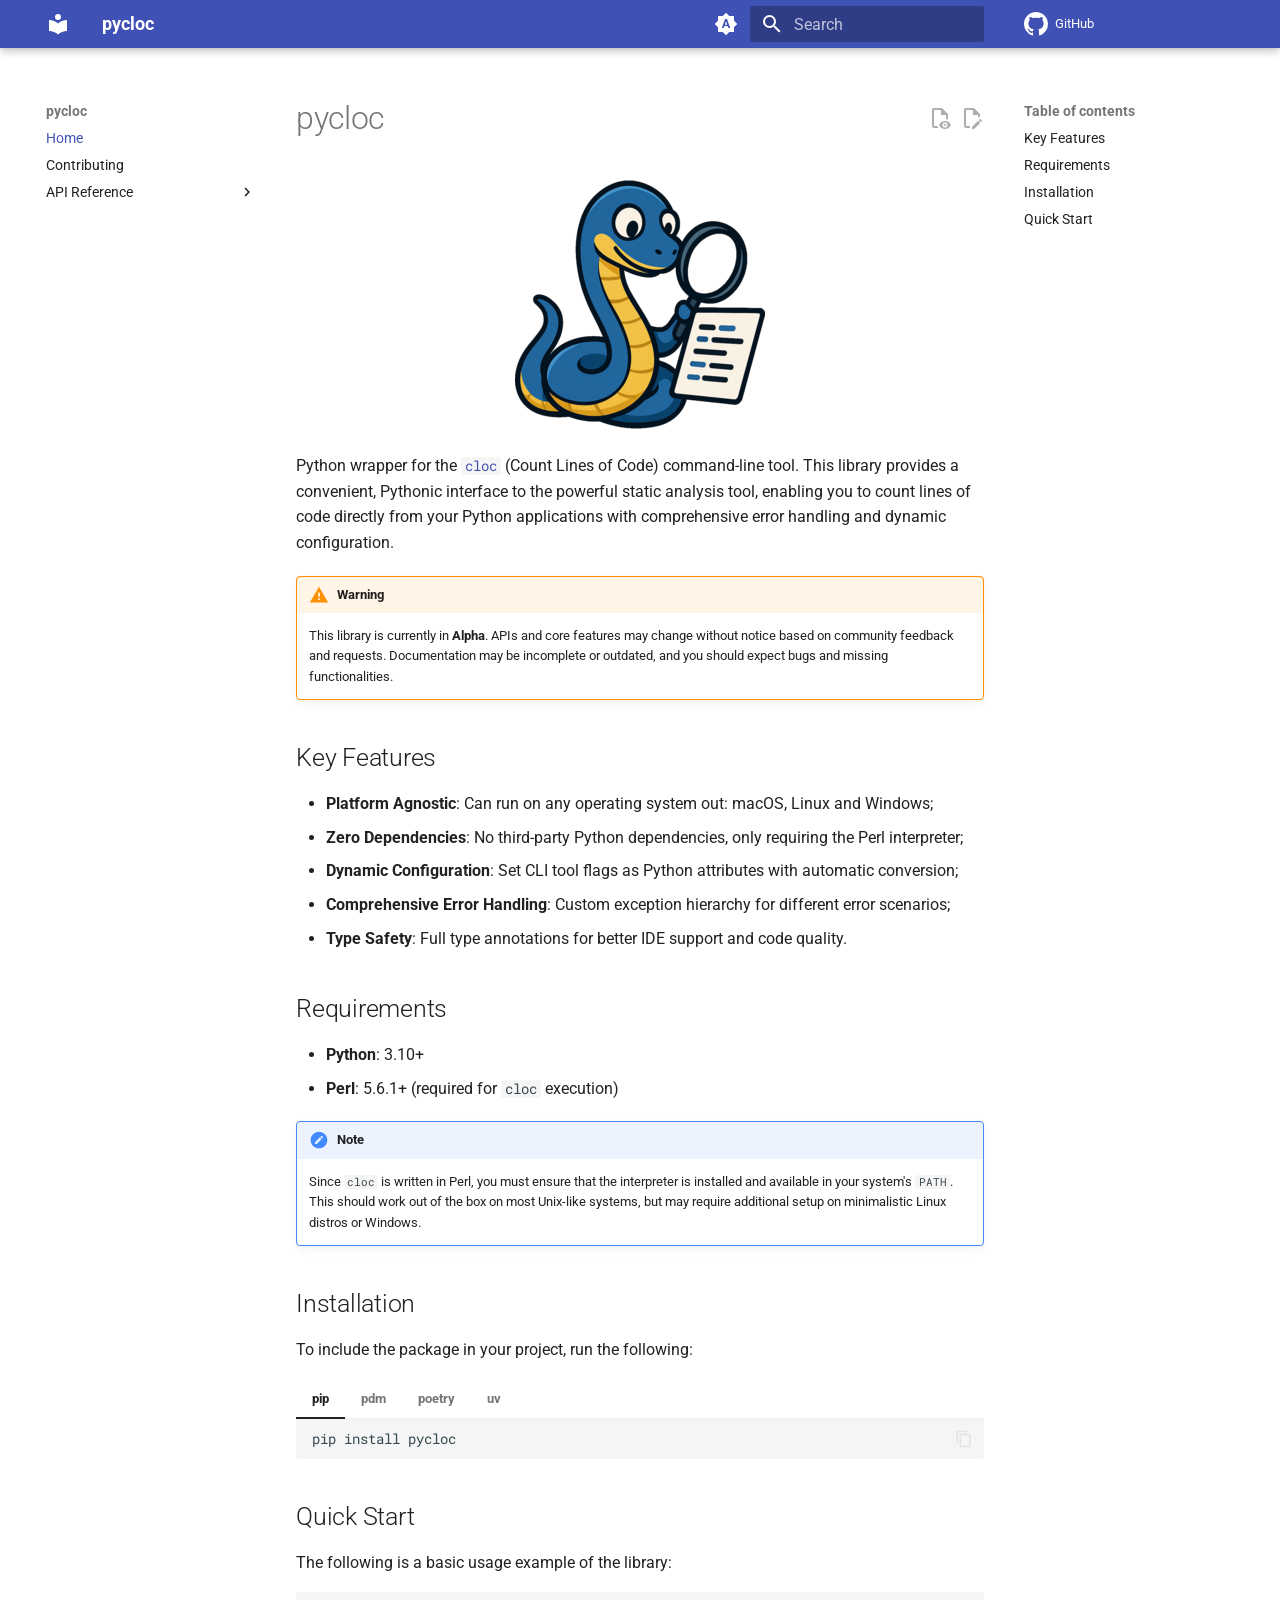
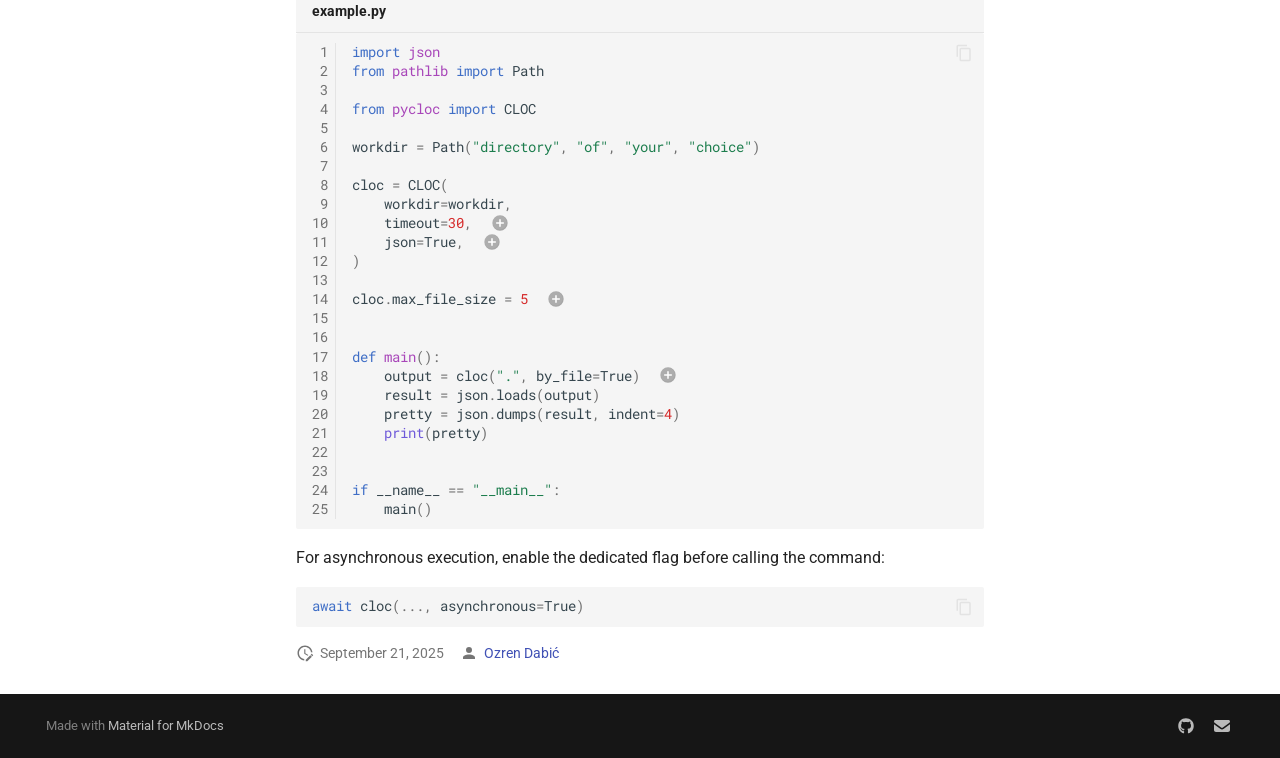
==== index.html @ 2c51c80d "Deployed 654d332 with MkDocs version: 1.6.1" ====
<!doctype html><html lang=en class=no-js> <head><meta charset=utf-8><meta name=viewport content="width=device-width,initial-scale=1"><meta name=description content="Python wrapper for the cloc CLI tool"><meta name=author content="Ozren Dabić"><link href=https://pycloc.github.io/pycloc/ rel=canonical><link href=contributing/ rel=next><link rel=icon href=assets/images/pycloc.ico><meta name=generator content="mkdocs-1.6.1, mkdocs-material-9.6.20"><title>pycloc</title><link rel=stylesheet href=assets/stylesheets/main.e53b48f4.min.css><link rel=stylesheet href=assets/stylesheets/palette.06af60db.min.css><link rel=preconnect href=https://fonts.gstatic.com crossorigin><link rel=stylesheet href="https://fonts.googleapis.com/css?family=Roboto:300,300i,400,400i,700,700i%7CRoboto+Mono:400,400i,700,700i&display=fallback"><style>:root{--md-text-font:"Roboto";--md-code-font:"Roboto Mono"}</style><link rel=stylesheet href=assets/_mkdocstrings.css><link rel=stylesheet href=css/style.css><script>__md_scope=new URL(".",location),__md_hash=e=>[...e].reduce(((e,_)=>(e<<5)-e+_.charCodeAt(0)),0),__md_get=(e,_=localStorage,t=__md_scope)=>JSON.parse(_.getItem(t.pathname+"."+e)),__md_set=(e,_,t=localStorage,a=__md_scope)=>{try{t.setItem(a.pathname+"."+e,JSON.stringify(_))}catch(e){}}</script></head> <body dir=ltr data-md-color-scheme=default data-md-color-primary=indigo data-md-color-accent=indigo> <input class=md-toggle data-md-toggle=drawer type=checkbox id=__drawer autocomplete=off> <input class=md-toggle data-md-toggle=search type=checkbox id=__search autocomplete=off> <label class=md-overlay for=__drawer></label> <div data-md-component=skip> <a href=#pycloc class=md-skip> Skip to content </a> </div> <div data-md-component=announce> </div> <header class="md-header md-header--shadow" data-md-component=header> <nav class="md-header__inner md-grid" aria-label=Header> <a href=. title=pycloc class="md-header__button md-logo" aria-label=pycloc data-md-component=logo> <svg xmlns=http://www.w3.org/2000/svg viewbox="0 0 24 24"><path d="M12 8a3 3 0 0 0 3-3 3 3 0 0 0-3-3 3 3 0 0 0-3 3 3 3 0 0 0 3 3m0 3.54C9.64 9.35 6.5 8 3 8v11c3.5 0 6.64 1.35 9 3.54 2.36-2.19 5.5-3.54 9-3.54V8c-3.5 0-6.64 1.35-9 3.54"/></svg> </a> <label class="md-header__button md-icon" for=__drawer> <svg xmlns=http://www.w3.org/2000/svg viewbox="0 0 24 24"><path d="M3 6h18v2H3zm0 5h18v2H3zm0 5h18v2H3z"/></svg> </label> <div class=md-header__title data-md-component=header-title> <div class=md-header__ellipsis> <div class=md-header__topic> <span class=md-ellipsis> pycloc </span> </div> <div class=md-header__topic data-md-component=header-topic> <span class=md-ellipsis> Home </span> </div> </div> </div> <form class=md-header__option data-md-component=palette> <input class=md-option data-md-color-media=(prefers-color-scheme) data-md-color-scheme=default data-md-color-primary=indigo data-md-color-accent=indigo aria-label="Switch to light mode" type=radio name=__palette id=__palette_0> <label class="md-header__button md-icon" title="Switch to light mode" for=__palette_1 hidden> <svg xmlns=http://www.w3.org/2000/svg viewbox="0 0 24 24"><path d="m14.3 16-.7-2h-3.2l-.7 2H7.8L11 7h2l3.2 9zM20 8.69V4h-4.69L12 .69 8.69 4H4v4.69L.69 12 4 15.31V20h4.69L12 23.31 15.31 20H20v-4.69L23.31 12zm-9.15 3.96h2.3L12 9z"/></svg> </label> <input class=md-option data-md-color-media="(prefers-color-scheme: light)" data-md-color-scheme=default data-md-color-primary=indigo data-md-color-accent=indigo aria-label="Switch to dark mode" type=radio name=__palette id=__palette_1> <label class="md-header__button md-icon" title="Switch to dark mode" for=__palette_2 hidden> <svg xmlns=http://www.w3.org/2000/svg viewbox="0 0 24 24"><path d="M12 8a4 4 0 0 0-4 4 4 4 0 0 0 4 4 4 4 0 0 0 4-4 4 4 0 0 0-4-4m0 10a6 6 0 0 1-6-6 6 6 0 0 1 6-6 6 6 0 0 1 6 6 6 6 0 0 1-6 6m8-9.31V4h-4.69L12 .69 8.69 4H4v4.69L.69 12 4 15.31V20h4.69L12 23.31 15.31 20H20v-4.69L23.31 12z"/></svg> </label> <input class=md-option data-md-color-media="(prefers-color-scheme: dark)" data-md-color-scheme=slate data-md-color-primary=indigo data-md-color-accent=indigo aria-label="Switch to system preference" type=radio name=__palette id=__palette_2> <label class="md-header__button md-icon" title="Switch to system preference" for=__palette_0 hidden> <svg xmlns=http://www.w3.org/2000/svg viewbox="0 0 24 24"><path d="M12 18c-.89 0-1.74-.2-2.5-.55C11.56 16.5 13 14.42 13 12s-1.44-4.5-3.5-5.45C10.26 6.2 11.11 6 12 6a6 6 0 0 1 6 6 6 6 0 0 1-6 6m8-9.31V4h-4.69L12 .69 8.69 4H4v4.69L.69 12 4 15.31V20h4.69L12 23.31 15.31 20H20v-4.69L23.31 12z"/></svg> </label> </form> <script>var palette=__md_get("__palette");if(palette&&palette.color){if("(prefers-color-scheme)"===palette.color.media){var media=matchMedia("(prefers-color-scheme: light)"),input=document.querySelector(media.matches?"[data-md-color-media='(prefers-color-scheme: light)']":"[data-md-color-media='(prefers-color-scheme: dark)']");palette.color.media=input.getAttribute("data-md-color-media"),palette.color.scheme=input.getAttribute("data-md-color-scheme"),palette.color.primary=input.getAttribute("data-md-color-primary"),palette.color.accent=input.getAttribute("data-md-color-accent")}for(var[key,value]of Object.entries(palette.color))document.body.setAttribute("data-md-color-"+key,value)}</script> <label class="md-header__button md-icon" for=__search> <svg xmlns=http://www.w3.org/2000/svg viewbox="0 0 24 24"><path d="M9.5 3A6.5 6.5 0 0 1 16 9.5c0 1.61-.59 3.09-1.56 4.23l.27.27h.79l5 5-1.5 1.5-5-5v-.79l-.27-.27A6.52 6.52 0 0 1 9.5 16 6.5 6.5 0 0 1 3 9.5 6.5 6.5 0 0 1 9.5 3m0 2C7 5 5 7 5 9.5S7 14 9.5 14 14 12 14 9.5 12 5 9.5 5"/></svg> </label> <div class=md-search data-md-component=search role=dialog> <label class=md-search__overlay for=__search></label> <div class=md-search__inner role=search> <form class=md-search__form name=search> <input type=text class=md-search__input name=query aria-label=Search placeholder=Search autocapitalize=off autocorrect=off autocomplete=off spellcheck=false data-md-component=search-query required> <label class="md-search__icon md-icon" for=__search> <svg xmlns=http://www.w3.org/2000/svg viewbox="0 0 24 24"><path d="M9.5 3A6.5 6.5 0 0 1 16 9.5c0 1.61-.59 3.09-1.56 4.23l.27.27h.79l5 5-1.5 1.5-5-5v-.79l-.27-.27A6.52 6.52 0 0 1 9.5 16 6.5 6.5 0 0 1 3 9.5 6.5 6.5 0 0 1 9.5 3m0 2C7 5 5 7 5 9.5S7 14 9.5 14 14 12 14 9.5 12 5 9.5 5"/></svg> <svg xmlns=http://www.w3.org/2000/svg viewbox="0 0 24 24"><path d="M20 11v2H8l5.5 5.5-1.42 1.42L4.16 12l7.92-7.92L13.5 5.5 8 11z"/></svg> </label> <nav class=md-search__options aria-label=Search> <button type=reset class="md-search__icon md-icon" title=Clear aria-label=Clear tabindex=-1> <svg xmlns=http://www.w3.org/2000/svg viewbox="0 0 24 24"><path d="M19 6.41 17.59 5 12 10.59 6.41 5 5 6.41 10.59 12 5 17.59 6.41 19 12 13.41 17.59 19 19 17.59 13.41 12z"/></svg> </button> </nav> </form> <div class=md-search__output> <div class=md-search__scrollwrap tabindex=0 data-md-scrollfix> <div class=md-search-result data-md-component=search-result> <div class=md-search-result__meta> Initializing search </div> <ol class=md-search-result__list role=presentation></ol> </div> </div> </div> </div> </div> <div class=md-header__source> <a href=https://github.com/pycloc/pycloc title="Go to repository" class=md-source data-md-component=source> <div class="md-source__icon md-icon"> <svg xmlns=http://www.w3.org/2000/svg viewbox="0 0 16 16"><path d="M8 0c4.42 0 8 3.58 8 8a8.01 8.01 0 0 1-5.45 7.59c-.4.08-.55-.17-.55-.38 0-.27.01-1.13.01-2.2 0-.75-.25-1.23-.54-1.48 1.78-.2 3.65-.88 3.65-3.95 0-.88-.31-1.59-.82-2.15.08-.2.36-1.02-.08-2.12 0 0-.67-.22-2.2.82-.64-.18-1.32-.27-2-.27s-1.36.09-2 .27c-1.53-1.03-2.2-.82-2.2-.82-.44 1.1-.16 1.92-.08 2.12-.51.56-.82 1.28-.82 2.15 0 3.06 1.86 3.75 3.64 3.95-.23.2-.44.55-.51 1.07-.46.21-1.61.55-2.33-.66-.15-.24-.6-.83-1.23-.82-.67.01-.27.38.01.53.34.19.73.9.82 1.13.16.45.68 1.31 2.69.94 0 .67.01 1.3.01 1.49 0 .21-.15.45-.55.38A7.995 7.995 0 0 1 0 8c0-4.42 3.58-8 8-8"/></svg> </div> <div class=md-source__repository> GitHub </div> </a> </div> </nav> </header> <div class=md-container data-md-component=container> <main class=md-main data-md-component=main> <div class="md-main__inner md-grid"> <div class="md-sidebar md-sidebar--primary" data-md-component=sidebar data-md-type=navigation> <div class=md-sidebar__scrollwrap> <div class=md-sidebar__inner> <nav class="md-nav md-nav--primary" aria-label=Navigation data-md-level=0> <label class=md-nav__title for=__drawer> <a href=. title=pycloc class="md-nav__button md-logo" aria-label=pycloc data-md-component=logo> <svg xmlns=http://www.w3.org/2000/svg viewbox="0 0 24 24"><path d="M12 8a3 3 0 0 0 3-3 3 3 0 0 0-3-3 3 3 0 0 0-3 3 3 3 0 0 0 3 3m0 3.54C9.64 9.35 6.5 8 3 8v11c3.5 0 6.64 1.35 9 3.54 2.36-2.19 5.5-3.54 9-3.54V8c-3.5 0-6.64 1.35-9 3.54"/></svg> </a> pycloc </label> <div class=md-nav__source> <a href=https://github.com/pycloc/pycloc title="Go to repository" class=md-source data-md-component=source> <div class="md-source__icon md-icon"> <svg xmlns=http://www.w3.org/2000/svg viewbox="0 0 16 16"><path d="M8 0c4.42 0 8 3.58 8 8a8.01 8.01 0 0 1-5.45 7.59c-.4.08-.55-.17-.55-.38 0-.27.01-1.13.01-2.2 0-.75-.25-1.23-.54-1.48 1.78-.2 3.65-.88 3.65-3.95 0-.88-.31-1.59-.82-2.15.08-.2.36-1.02-.08-2.12 0 0-.67-.22-2.2.82-.64-.18-1.32-.27-2-.27s-1.36.09-2 .27c-1.53-1.03-2.2-.82-2.2-.82-.44 1.1-.16 1.92-.08 2.12-.51.56-.82 1.28-.82 2.15 0 3.06 1.86 3.75 3.64 3.95-.23.2-.44.55-.51 1.07-.46.21-1.61.55-2.33-.66-.15-.24-.6-.83-1.23-.82-.67.01-.27.38.01.53.34.19.73.9.82 1.13.16.45.68 1.31 2.69.94 0 .67.01 1.3.01 1.49 0 .21-.15.45-.55.38A7.995 7.995 0 0 1 0 8c0-4.42 3.58-8 8-8"/></svg> </div> <div class=md-source__repository> GitHub </div> </a> </div> <ul class=md-nav__list data-md-scrollfix> <li class="md-nav__item md-nav__item--active"> <input class="md-nav__toggle md-toggle" type=checkbox id=__toc> <label class="md-nav__link md-nav__link--active" for=__toc> <span class=md-ellipsis> Home </span> <span class="md-nav__icon md-icon"></span> </label> <a href=. class="md-nav__link md-nav__link--active"> <span class=md-ellipsis> Home </span> </a> <nav class="md-nav md-nav--secondary" aria-label="Table of contents"> <label class=md-nav__title for=__toc> <span class="md-nav__icon md-icon"></span> Table of contents </label> <ul class=md-nav__list data-md-component=toc data-md-scrollfix> <li class=md-nav__item> <a href=#key-features class=md-nav__link> <span class=md-ellipsis> Key Features </span> </a> </li> <li class=md-nav__item> <a href=#requirements class=md-nav__link> <span class=md-ellipsis> Requirements </span> </a> </li> <li class=md-nav__item> <a href=#installation class=md-nav__link> <span class=md-ellipsis> Installation </span> </a> </li> <li class=md-nav__item> <a href=#quick-start class=md-nav__link> <span class=md-ellipsis> Quick Start </span> </a> </li> </ul> </nav> </li> <li class=md-nav__item> <a href=contributing/ class=md-nav__link> <span class=md-ellipsis> Contributing </span> </a> </li> <li class="md-nav__item md-nav__item--nested"> <input class="md-nav__toggle md-toggle " type=checkbox id=__nav_3> <label class=md-nav__link for=__nav_3 id=__nav_3_label tabindex=0> <span class=md-ellipsis> API Reference </span> <span class="md-nav__icon md-icon"></span> </label> <nav class=md-nav data-md-level=1 aria-labelledby=__nav_3_label aria-expanded=false> <label class=md-nav__title for=__nav_3> <span class="md-nav__icon md-icon"></span> API Reference </label> <ul class=md-nav__list data-md-scrollfix> <li class="md-nav__item md-nav__item--nested"> <input class="md-nav__toggle md-toggle " type=checkbox id=__nav_3_1> <label class=md-nav__link for=__nav_3_1 id=__nav_3_1_label tabindex=0> <span class=md-ellipsis> pycloc </span> <span class="md-nav__icon md-icon"></span> </label> <nav class=md-nav data-md-level=2 aria-labelledby=__nav_3_1_label aria-expanded=false> <label class=md-nav__title for=__nav_3_1> <span class="md-nav__icon md-icon"></span> pycloc </label> <ul class=md-nav__list data-md-scrollfix> <li class=md-nav__item> <a href=api/pycloc/command/ class=md-nav__link> <span class=md-ellipsis> command </span> </a> </li> <li class=md-nav__item> <a href=api/pycloc/exceptions/ class=md-nav__link> <span class=md-ellipsis> exceptions </span> </a> </li> </ul> </nav> </li> </ul> </nav> </li> </ul> </nav> </div> </div> </div> <div class="md-sidebar md-sidebar--secondary" data-md-component=sidebar data-md-type=toc> <div class=md-sidebar__scrollwrap> <div class=md-sidebar__inner> <nav class="md-nav md-nav--secondary" aria-label="Table of contents"> <label class=md-nav__title for=__toc> <span class="md-nav__icon md-icon"></span> Table of contents </label> <ul class=md-nav__list data-md-component=toc data-md-scrollfix> <li class=md-nav__item> <a href=#key-features class=md-nav__link> <span class=md-ellipsis> Key Features </span> </a> </li> <li class=md-nav__item> <a href=#requirements class=md-nav__link> <span class=md-ellipsis> Requirements </span> </a> </li> <li class=md-nav__item> <a href=#installation class=md-nav__link> <span class=md-ellipsis> Installation </span> </a> </li> <li class=md-nav__item> <a href=#quick-start class=md-nav__link> <span class=md-ellipsis> Quick Start </span> </a> </li> </ul> </nav> </div> </div> </div> <div class=md-content data-md-component=content> <article class="md-content__inner md-typeset"> <a href=https://github.com/pycloc/pycloc/blob/main/docs/index.md title="Edit this page" class="md-content__button md-icon" rel=edit> <svg xmlns=http://www.w3.org/2000/svg viewbox="0 0 24 24"><path d="M10 20H6V4h7v5h5v3.1l2-2V8l-6-6H6c-1.1 0-2 .9-2 2v16c0 1.1.9 2 2 2h4zm10.2-7c.1 0 .3.1.4.2l1.3 1.3c.2.2.2.6 0 .8l-1 1-2.1-2.1 1-1c.1-.1.2-.2.4-.2m0 3.9L14.1 23H12v-2.1l6.1-6.1z"/></svg> </a> <a href=https://github.com/pycloc/pycloc/raw/main/docs/index.md title="View source of this page" class="md-content__button md-icon"> <svg xmlns=http://www.w3.org/2000/svg viewbox="0 0 24 24"><path d="M17 18c.56 0 1 .44 1 1s-.44 1-1 1-1-.44-1-1 .44-1 1-1m0-3c-2.73 0-5.06 1.66-6 4 .94 2.34 3.27 4 6 4s5.06-1.66 6-4c-.94-2.34-3.27-4-6-4m0 6.5a2.5 2.5 0 0 1-2.5-2.5 2.5 2.5 0 0 1 2.5-2.5 2.5 2.5 0 0 1 2.5 2.5 2.5 2.5 0 0 1-2.5 2.5M9.27 20H6V4h7v5h5v4.07c.7.08 1.36.25 2 .49V8l-6-6H6a2 2 0 0 0-2 2v16a2 2 0 0 0 2 2h4.5a8.2 8.2 0 0 1-1.23-2"/></svg> </a> <h1 id=pycloc>pycloc<a class=headerlink href=#pycloc title="Permanent link">#</a></h1> <p align=center> <img src=assets/images/pycloc.png alt="pycloc logo"> </p> <p>Python wrapper for the <a href=https://github.com/AlDanial/cloc><code>cloc</code></a> (Count Lines of Code) command-line tool. This library provides a convenient, Pythonic interface to the powerful static analysis tool, enabling you to count lines of code directly from your Python applications with comprehensive error handling and dynamic configuration.</p> <div class="admonition warning"> <p class=admonition-title>Warning</p> <p>This library is currently in <strong>Alpha</strong>. APIs and core features may change without notice based on community feedback and requests. Documentation may be incomplete or outdated, and you should expect bugs and missing functionalities.</p> </div> <h2 id=key-features>Key Features<a class=headerlink href=#key-features title="Permanent link">#</a></h2> <ul> <li><strong>Platform Agnostic</strong>: Can run on any operating system out: macOS, Linux and Windows;</li> <li><strong>Zero Dependencies</strong>: No third-party Python dependencies, only requiring the Perl interpreter;</li> <li><strong>Dynamic Configuration</strong>: Set CLI tool flags as Python attributes with automatic conversion;</li> <li><strong>Comprehensive Error Handling</strong>: Custom exception hierarchy for different error scenarios;</li> <li><strong>Type Safety</strong>: Full type annotations for better IDE support and code quality.</li> </ul> <h2 id=requirements>Requirements<a class=headerlink href=#requirements title="Permanent link">#</a></h2> <ul> <li><strong>Python</strong>: 3.10+</li> <li><strong>Perl</strong>: 5.6.1+ (required for <code>cloc</code> execution)</li> </ul> <div class="admonition note"> <p class=admonition-title>Note</p> <p>Since <code>cloc</code> is written in Perl, you must ensure that the interpreter is installed and available in your system's <code>PATH</code>. This should work out of the box on most Unix-like systems, but may require additional setup on minimalistic Linux distros or Windows.</p> </div> <h2 id=installation>Installation<a class=headerlink href=#installation title="Permanent link">#</a></h2> <p>To include the package in your project, run the following:</p> <div class="tabbed-set tabbed-alternate" data-tabs=1:4><input checked=checked id=__tabbed_1_1 name=__tabbed_1 type=radio><input id=__tabbed_1_2 name=__tabbed_1 type=radio><input id=__tabbed_1_3 name=__tabbed_1 type=radio><input id=__tabbed_1_4 name=__tabbed_1 type=radio><div class=tabbed-labels><label for=__tabbed_1_1>pip</label><label for=__tabbed_1_2>pdm</label><label for=__tabbed_1_3>poetry</label><label for=__tabbed_1_4>uv</label></div> <div class=tabbed-content> <div class=tabbed-block> <div class="language-sh highlight"><pre><span></span><code><span id=__span-0-1><a id=__codelineno-0-1 name=__codelineno-0-1 href=#__codelineno-0-1></a>pip<span class=w> </span>install<span class=w> </span>pycloc
</span></code></pre></div> </div> <div class=tabbed-block> <div class="language-sh highlight"><pre><span></span><code><span id=__span-1-1><a id=__codelineno-1-1 name=__codelineno-1-1 href=#__codelineno-1-1></a>pdm<span class=w> </span>add<span class=w> </span>pycloc
</span></code></pre></div> </div> <div class=tabbed-block> <div class="language-sh highlight"><pre><span></span><code><span id=__span-2-1><a id=__codelineno-2-1 name=__codelineno-2-1 href=#__codelineno-2-1></a>poetry<span class=w> </span>add<span class=w> </span>pycloc
</span></code></pre></div> </div> <div class=tabbed-block> <div class="language-sh highlight"><pre><span></span><code><span id=__span-3-1><a id=__codelineno-3-1 name=__codelineno-3-1 href=#__codelineno-3-1></a>uv<span class=w> </span>add<span class=w> </span>pycloc
</span></code></pre></div> </div> </div> </div> <h2 id=quick-start>Quick Start<a class=headerlink href=#quick-start title="Permanent link">#</a></h2> <p>The following is a basic usage example of the library:</p> <div class="language-python highlight"><table class=highlighttable><tr><th colspan=2 class=filename><span class=filename>example.py</span></th></tr><tr><td class=linenos><div class=linenodiv><pre><span></span><span class=normal><a href=#__codelineno-4-1> 1</a></span>
<span class=normal><a href=#__codelineno-4-2> 2</a></span>
<span class=normal><a href=#__codelineno-4-3> 3</a></span>
<span class=normal><a href=#__codelineno-4-4> 4</a></span>
<span class=normal><a href=#__codelineno-4-5> 5</a></span>
<span class=normal><a href=#__codelineno-4-6> 6</a></span>
<span class=normal><a href=#__codelineno-4-7> 7</a></span>
<span class=normal><a href=#__codelineno-4-8> 8</a></span>
<span class=normal><a href=#__codelineno-4-9> 9</a></span>
<span class=normal><a href=#__codelineno-4-10>10</a></span>
<span class=normal><a href=#__codelineno-4-11>11</a></span>
<span class=normal><a href=#__codelineno-4-12>12</a></span>
<span class=normal><a href=#__codelineno-4-13>13</a></span>
<span class=normal><a href=#__codelineno-4-14>14</a></span>
<span class=normal><a href=#__codelineno-4-15>15</a></span>
<span class=normal><a href=#__codelineno-4-16>16</a></span>
<span class=normal><a href=#__codelineno-4-17>17</a></span>
<span class=normal><a href=#__codelineno-4-18>18</a></span>
<span class=normal><a href=#__codelineno-4-19>19</a></span>
<span class=normal><a href=#__codelineno-4-20>20</a></span>
<span class=normal><a href=#__codelineno-4-21>21</a></span>
<span class=normal><a href=#__codelineno-4-22>22</a></span>
<span class=normal><a href=#__codelineno-4-23>23</a></span>
<span class=normal><a href=#__codelineno-4-24>24</a></span>
<span class=normal><a href=#__codelineno-4-25>25</a></span></pre></div></td><td class=code><div><pre><span></span><code><span id=__span-4-1><a id=__codelineno-4-1 name=__codelineno-4-1></a><span class=kn>import</span><span class=w> </span><span class=nn>json</span>
</span><span id=__span-4-2><a id=__codelineno-4-2 name=__codelineno-4-2></a><span class=kn>from</span><span class=w> </span><span class=nn>pathlib</span><span class=w> </span><span class=kn>import</span> <span class=n>Path</span>
</span><span id=__span-4-3><a id=__codelineno-4-3 name=__codelineno-4-3></a>
</span><span id=__span-4-4><a id=__codelineno-4-4 name=__codelineno-4-4></a><span class=kn>from</span><span class=w> </span><span class=nn>pycloc</span><span class=w> </span><span class=kn>import</span> <span class=n>CLOC</span>
</span><span id=__span-4-5><a id=__codelineno-4-5 name=__codelineno-4-5></a>
</span><span id=__span-4-6><a id=__codelineno-4-6 name=__codelineno-4-6></a><span class=n>workdir</span> <span class=o>=</span> <span class=n>Path</span><span class=p>(</span><span class=s2>&quot;directory&quot;</span><span class=p>,</span> <span class=s2>&quot;of&quot;</span><span class=p>,</span> <span class=s2>&quot;your&quot;</span><span class=p>,</span> <span class=s2>&quot;choice&quot;</span><span class=p>)</span>
</span><span id=__span-4-7><a id=__codelineno-4-7 name=__codelineno-4-7></a>
</span><span id=__span-4-8><a id=__codelineno-4-8 name=__codelineno-4-8></a><span class=n>cloc</span> <span class=o>=</span> <span class=n>CLOC</span><span class=p>(</span>
</span><span id=__span-4-9><a id=__codelineno-4-9 name=__codelineno-4-9></a>    <span class=n>workdir</span><span class=o>=</span><span class=n>workdir</span><span class=p>,</span>
</span><span id=__span-4-10><a id=__codelineno-4-10 name=__codelineno-4-10></a>    <span class=n>timeout</span><span class=o>=</span><span class=mi>30</span><span class=p>,</span>  <span class=c1># (1)!</span>
</span><span id=__span-4-11><a id=__codelineno-4-11 name=__codelineno-4-11></a>    <span class=n>json</span><span class=o>=</span><span class=kc>True</span><span class=p>,</span>  <span class=c1># (2)!</span>
</span><span id=__span-4-12><a id=__codelineno-4-12 name=__codelineno-4-12></a><span class=p>)</span>
</span><span id=__span-4-13><a id=__codelineno-4-13 name=__codelineno-4-13></a>
</span><span id=__span-4-14><a id=__codelineno-4-14 name=__codelineno-4-14></a><span class=n>cloc</span><span class=o>.</span><span class=n>max_file_size</span> <span class=o>=</span> <span class=mi>5</span>  <span class=c1># (3)!</span>
</span><span id=__span-4-15><a id=__codelineno-4-15 name=__codelineno-4-15></a>
</span><span id=__span-4-16><a id=__codelineno-4-16 name=__codelineno-4-16></a>
</span><span id=__span-4-17><a id=__codelineno-4-17 name=__codelineno-4-17></a><span class=k>def</span><span class=w> </span><span class=nf>main</span><span class=p>():</span>
</span><span id=__span-4-18><a id=__codelineno-4-18 name=__codelineno-4-18></a>    <span class=n>output</span> <span class=o>=</span> <span class=n>cloc</span><span class=p>(</span><span class=s2>&quot;.&quot;</span><span class=p>,</span> <span class=n>by_file</span><span class=o>=</span><span class=kc>True</span><span class=p>)</span>  <span class=c1># (4)!</span>
</span><span id=__span-4-19><a id=__codelineno-4-19 name=__codelineno-4-19></a>    <span class=n>result</span> <span class=o>=</span> <span class=n>json</span><span class=o>.</span><span class=n>loads</span><span class=p>(</span><span class=n>output</span><span class=p>)</span>
</span><span id=__span-4-20><a id=__codelineno-4-20 name=__codelineno-4-20></a>    <span class=n>pretty</span> <span class=o>=</span> <span class=n>json</span><span class=o>.</span><span class=n>dumps</span><span class=p>(</span><span class=n>result</span><span class=p>,</span> <span class=n>indent</span><span class=o>=</span><span class=mi>4</span><span class=p>)</span>
</span><span id=__span-4-21><a id=__codelineno-4-21 name=__codelineno-4-21></a>    <span class=nb>print</span><span class=p>(</span><span class=n>pretty</span><span class=p>)</span>
</span><span id=__span-4-22><a id=__codelineno-4-22 name=__codelineno-4-22></a>
</span><span id=__span-4-23><a id=__codelineno-4-23 name=__codelineno-4-23></a>
</span><span id=__span-4-24><a id=__codelineno-4-24 name=__codelineno-4-24></a><span class=k>if</span> <span class=vm>__name__</span> <span class=o>==</span> <span class=s2>&quot;__main__&quot;</span><span class=p>:</span>
</span><span id=__span-4-25><a id=__codelineno-4-25 name=__codelineno-4-25></a>    <span class=n>main</span><span class=p>()</span>
</span></code></pre></div></td></tr></table></div> <ol> <li>Configurations can be supplied within the command constructor. Types such as <code>int</code>, <code>byte</code> or <code>Path</code> are stringified. This example is equivalent to passing <code>--timeout=30</code> in CLI.</li> <li>Flags of type <code>bool</code> are serialized as on/off flags: <code>flag_name=True</code> is serialized as <code>--flag-name</code>, while <code>False</code> values are omitted entirely.</li> <li>Configurations can also be specified through attribute setters. Note that specifying configurations this way <strong>will</strong> modify the instance.</li> <li>Runs the command! You can also specify additional configurations prior to execution. Note that configurations applied this way <strong>do not</strong> modify the instance.</li> </ol> <p>For asynchronous execution, enable the dedicated flag before calling the command:</p> <div class="language-python highlight"><pre><span></span><code><span id=__span-5-1><a id=__codelineno-5-1 name=__codelineno-5-1 href=#__codelineno-5-1></a><span class=k>await</span> <span class=n>cloc</span><span class=p>(</span><span class=o>...</span><span class=p>,</span> <span class=n>asynchronous</span><span class=o>=</span><span class=kc>True</span><span class=p>)</span>
</span></code></pre></div> <aside class=md-source-file> <span class=md-source-file__fact> <span class=md-icon title="Last update"> <svg xmlns=http://www.w3.org/2000/svg viewbox="0 0 24 24"><path d="M21 13.1c-.1 0-.3.1-.4.2l-1 1 2.1 2.1 1-1c.2-.2.2-.6 0-.8l-1.3-1.3c-.1-.1-.2-.2-.4-.2m-1.9 1.8-6.1 6V23h2.1l6.1-6.1zM12.5 7v5.2l4 2.4-1 1L11 13V7zM11 21.9c-5.1-.5-9-4.8-9-9.9C2 6.5 6.5 2 12 2c5.3 0 9.6 4.1 10 9.3-.3-.1-.6-.2-1-.2s-.7.1-1 .2C19.6 7.2 16.2 4 12 4c-4.4 0-8 3.6-8 8 0 4.1 3.1 7.5 7.1 7.9l-.1.2z"/></svg> </span> <span class="git-revision-date-localized-plugin git-revision-date-localized-plugin-date" title="September 21, 2025 20:06:57 UTC">September 21, 2025</span> </span> <span class=md-source-file__fact> <span class=md-icon title=Contributors> <svg xmlns=http://www.w3.org/2000/svg viewbox="0 0 24 24"><path d="M12 4a4 4 0 0 1 4 4 4 4 0 0 1-4 4 4 4 0 0 1-4-4 4 4 0 0 1 4-4m0 10c4.42 0 8 1.79 8 4v2H4v-2c0-2.21 3.58-4 8-4"/></svg> </span> <nav> <a href=mailto:dabic.ozren@gmail.com>Ozren Dabić</a> </nav> </span> </aside> </article> </div> <script>var target=document.getElementById(location.hash.slice(1));target&&target.name&&(target.checked=target.name.startsWith("__tabbed_"))</script> </div> </main> <footer class=md-footer> <div class="md-footer-meta md-typeset"> <div class="md-footer-meta__inner md-grid"> <div class=md-copyright> Made with <a href=https://squidfunk.github.io/mkdocs-material/ target=_blank rel=noopener> Material for MkDocs </a> </div> <div class=md-social> <a href=https://github.com/PyCLOC target=_blank rel=noopener title="CLOC GitHub Organisation" class=md-social__link> <svg xmlns=http://www.w3.org/2000/svg viewbox="0 0 512 512"><!-- Font Awesome Free 7.0.0 by @fontawesome - https://fontawesome.com License - https://fontawesome.com/license/free (Icons: CC BY 4.0, Fonts: SIL OFL 1.1, Code: MIT License) Copyright 2025 Fonticons, Inc.--><path d="M173.9 397.4c0 2-2.3 3.6-5.2 3.6-3.3.3-5.6-1.3-5.6-3.6 0-2 2.3-3.6 5.2-3.6 3-.3 5.6 1.3 5.6 3.6m-31.1-4.5c-.7 2 1.3 4.3 4.3 4.9 2.6 1 5.6 0 6.2-2s-1.3-4.3-4.3-5.2c-2.6-.7-5.5.3-6.2 2.3m44.2-1.7c-2.9.7-4.9 2.6-4.6 4.9.3 2 2.9 3.3 5.9 2.6 2.9-.7 4.9-2.6 4.6-4.6-.3-1.9-3-3.2-5.9-2.9M252.8 8C114.1 8 8 113.3 8 252c0 110.9 69.8 205.8 169.5 239.2 12.8 2.3 17.3-5.6 17.3-12.1 0-6.2-.3-40.4-.3-61.4 0 0-70 15-84.7-29.8 0 0-11.4-29.1-27.8-36.6 0 0-22.9-15.7 1.6-15.4 0 0 24.9 2 38.6 25.8 21.9 38.6 58.6 27.5 72.9 20.9 2.3-16 8.8-27.1 16-33.7-55.9-6.2-112.3-14.3-112.3-110.5 0-27.5 7.6-41.3 23.6-58.9-2.6-6.5-11.1-33.3 2.6-67.9 20.9-6.5 69 27 69 27 20-5.6 41.5-8.5 62.8-8.5s42.8 2.9 62.8 8.5c0 0 48.1-33.6 69-27 13.7 34.7 5.2 61.4 2.6 67.9 16 17.7 25.8 31.5 25.8 58.9 0 96.5-58.9 104.2-114.8 110.5 9.2 7.9 17 22.9 17 46.4 0 33.7-.3 75.4-.3 83.6 0 6.5 4.6 14.4 17.3 12.1C436.2 457.8 504 362.9 504 252 504 113.3 391.5 8 252.8 8M105.2 352.9c-1.3 1-1 3.3.7 5.2 1.6 1.6 3.9 2.3 5.2 1 1.3-1 1-3.3-.7-5.2-1.6-1.6-3.9-2.3-5.2-1m-10.8-8.1c-.7 1.3.3 2.9 2.3 3.9 1.6 1 3.6.7 4.3-.7.7-1.3-.3-2.9-2.3-3.9-2-.6-3.6-.3-4.3.7m32.4 35.6c-1.6 1.3-1 4.3 1.3 6.2 2.3 2.3 5.2 2.6 6.5 1 1.3-1.3.7-4.3-1.3-6.2-2.2-2.3-5.2-2.6-6.5-1m-11.4-14.7c-1.6 1-1.6 3.6 0 5.9s4.3 3.3 5.6 2.3c1.6-1.3 1.6-3.9 0-6.2-1.4-2.3-4-3.3-5.6-2"/></svg> </a> <a href=mailto:pycloc.maintainers@gmail.com target=_blank rel=noopener title="Email the team" class=md-social__link> <svg xmlns=http://www.w3.org/2000/svg viewbox="0 0 512 512"><!-- Font Awesome Free 7.0.0 by @fontawesome - https://fontawesome.com License - https://fontawesome.com/license/free (Icons: CC BY 4.0, Fonts: SIL OFL 1.1, Code: MIT License) Copyright 2025 Fonticons, Inc.--><path d="M48 64C21.5 64 0 85.5 0 112c0 15.1 7.1 29.3 19.2 38.4l208 156a48 48 0 0 0 57.6 0l208-156c12.1-9.1 19.2-23.3 19.2-38.4 0-26.5-21.5-48-48-48zM0 196v188c0 35.3 28.7 64 64 64h384c35.3 0 64-28.7 64-64V196L313.6 344.8c-34.1 25.6-81.1 25.6-115.2 0z"/></svg> </a> </div> </div> </div> </footer> </div> <div class=md-dialog data-md-component=dialog> <div class="md-dialog__inner md-typeset"></div> </div> <script id=__config type=application/json>{"base": ".", "features": ["content.action.edit", "content.action.view", "content.code.annotate", "content.code.copy"], "search": "assets/javascripts/workers/search.973d3a69.min.js", "tags": null, "translations": {"clipboard.copied": "Copied to clipboard", "clipboard.copy": "Copy to clipboard", "search.result.more.one": "1 more on this page", "search.result.more.other": "# more on this page", "search.result.none": "No matching documents", "search.result.one": "1 matching document", "search.result.other": "# matching documents", "search.result.placeholder": "Type to start searching", "search.result.term.missing": "Missing", "select.version": "Select version"}, "version": null}</script> <script src=assets/javascripts/bundle.f55a23d4.min.js></script> <script src=js/open_in_new_tab.js></script> </body> </html>
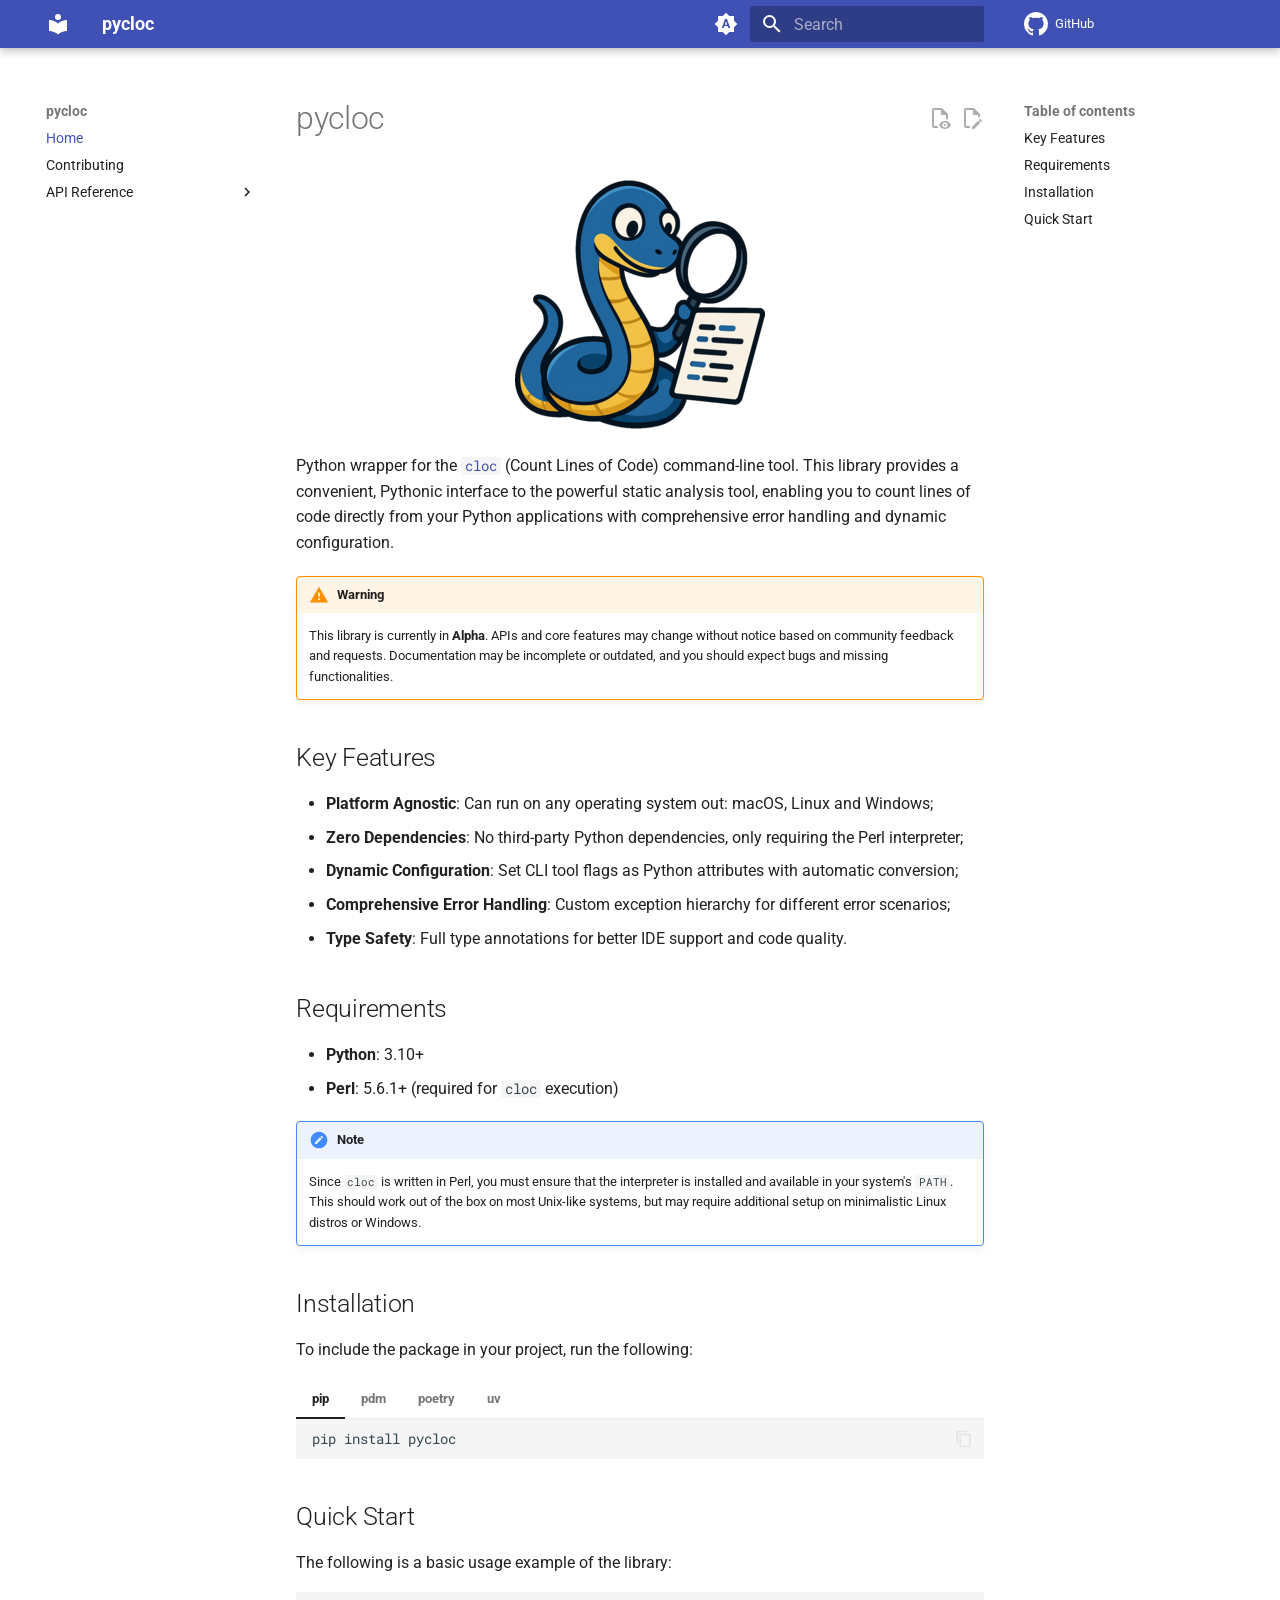
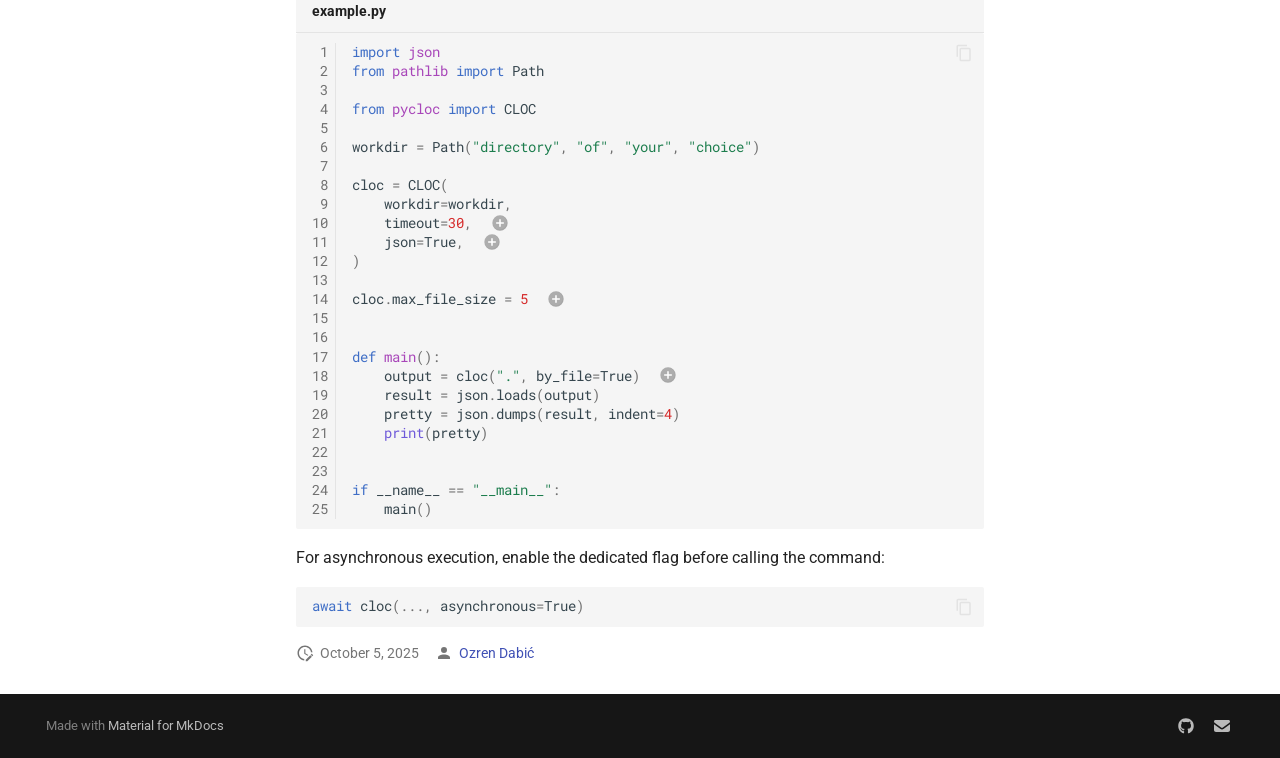
==== commit f2c8a621: "Deployed 15e0925 with MkDocs version: 1.6.1" ====
--- a/index.html
+++ b/index.html
@@ -1,4 +1,4 @@
-<!doctype html><html lang=en class=no-js> <head><meta charset=utf-8><meta name=viewport content="width=device-width,initial-scale=1"><meta name=description content="Python wrapper for the cloc CLI tool"><meta name=author content="Ozren Dabić"><link href=https://pycloc.github.io/pycloc/ rel=canonical><link href=contributing/ rel=next><link rel=icon href=assets/images/pycloc.ico><meta name=generator content="mkdocs-1.6.1, mkdocs-material-9.6.20"><title>pycloc</title><link rel=stylesheet href=assets/stylesheets/main.e53b48f4.min.css><link rel=stylesheet href=assets/stylesheets/palette.06af60db.min.css><link rel=preconnect href=https://fonts.gstatic.com crossorigin><link rel=stylesheet href="https://fonts.googleapis.com/css?family=Roboto:300,300i,400,400i,700,700i%7CRoboto+Mono:400,400i,700,700i&display=fallback"><style>:root{--md-text-font:"Roboto";--md-code-font:"Roboto Mono"}</style><link rel=stylesheet href=assets/_mkdocstrings.css><link rel=stylesheet href=css/style.css><script>__md_scope=new URL(".",location),__md_hash=e=>[...e].reduce(((e,_)=>(e<<5)-e+_.charCodeAt(0)),0),__md_get=(e,_=localStorage,t=__md_scope)=>JSON.parse(_.getItem(t.pathname+"."+e)),__md_set=(e,_,t=localStorage,a=__md_scope)=>{try{t.setItem(a.pathname+"."+e,JSON.stringify(_))}catch(e){}}</script></head> <body dir=ltr data-md-color-scheme=default data-md-color-primary=indigo data-md-color-accent=indigo> <input class=md-toggle data-md-toggle=drawer type=checkbox id=__drawer autocomplete=off> <input class=md-toggle data-md-toggle=search type=checkbox id=__search autocomplete=off> <label class=md-overlay for=__drawer></label> <div data-md-component=skip> <a href=#pycloc class=md-skip> Skip to content </a> </div> <div data-md-component=announce> </div> <header class="md-header md-header--shadow" data-md-component=header> <nav class="md-header__inner md-grid" aria-label=Header> <a href=. title=pycloc class="md-header__button md-logo" aria-label=pycloc data-md-component=logo> <svg xmlns=http://www.w3.org/2000/svg viewbox="0 0 24 24"><path d="M12 8a3 3 0 0 0 3-3 3 3 0 0 0-3-3 3 3 0 0 0-3 3 3 3 0 0 0 3 3m0 3.54C9.64 9.35 6.5 8 3 8v11c3.5 0 6.64 1.35 9 3.54 2.36-2.19 5.5-3.54 9-3.54V8c-3.5 0-6.64 1.35-9 3.54"/></svg> </a> <label class="md-header__button md-icon" for=__drawer> <svg xmlns=http://www.w3.org/2000/svg viewbox="0 0 24 24"><path d="M3 6h18v2H3zm0 5h18v2H3zm0 5h18v2H3z"/></svg> </label> <div class=md-header__title data-md-component=header-title> <div class=md-header__ellipsis> <div class=md-header__topic> <span class=md-ellipsis> pycloc </span> </div> <div class=md-header__topic data-md-component=header-topic> <span class=md-ellipsis> Home </span> </div> </div> </div> <form class=md-header__option data-md-component=palette> <input class=md-option data-md-color-media=(prefers-color-scheme) data-md-color-scheme=default data-md-color-primary=indigo data-md-color-accent=indigo aria-label="Switch to light mode" type=radio name=__palette id=__palette_0> <label class="md-header__button md-icon" title="Switch to light mode" for=__palette_1 hidden> <svg xmlns=http://www.w3.org/2000/svg viewbox="0 0 24 24"><path d="m14.3 16-.7-2h-3.2l-.7 2H7.8L11 7h2l3.2 9zM20 8.69V4h-4.69L12 .69 8.69 4H4v4.69L.69 12 4 15.31V20h4.69L12 23.31 15.31 20H20v-4.69L23.31 12zm-9.15 3.96h2.3L12 9z"/></svg> </label> <input class=md-option data-md-color-media="(prefers-color-scheme: light)" data-md-color-scheme=default data-md-color-primary=indigo data-md-color-accent=indigo aria-label="Switch to dark mode" type=radio name=__palette id=__palette_1> <label class="md-header__button md-icon" title="Switch to dark mode" for=__palette_2 hidden> <svg xmlns=http://www.w3.org/2000/svg viewbox="0 0 24 24"><path d="M12 8a4 4 0 0 0-4 4 4 4 0 0 0 4 4 4 4 0 0 0 4-4 4 4 0 0 0-4-4m0 10a6 6 0 0 1-6-6 6 6 0 0 1 6-6 6 6 0 0 1 6 6 6 6 0 0 1-6 6m8-9.31V4h-4.69L12 .69 8.69 4H4v4.69L.69 12 4 15.31V20h4.69L12 23.31 15.31 20H20v-4.69L23.31 12z"/></svg> </label> <input class=md-option data-md-color-media="(prefers-color-scheme: dark)" data-md-color-scheme=slate data-md-color-primary=indigo data-md-color-accent=indigo aria-label="Switch to system preference" type=radio name=__palette id=__palette_2> <label class="md-header__button md-icon" title="Switch to system preference" for=__palette_0 hidden> <svg xmlns=http://www.w3.org/2000/svg viewbox="0 0 24 24"><path d="M12 18c-.89 0-1.74-.2-2.5-.55C11.56 16.5 13 14.42 13 12s-1.44-4.5-3.5-5.45C10.26 6.2 11.11 6 12 6a6 6 0 0 1 6 6 6 6 0 0 1-6 6m8-9.31V4h-4.69L12 .69 8.69 4H4v4.69L.69 12 4 15.31V20h4.69L12 23.31 15.31 20H20v-4.69L23.31 12z"/></svg> </label> </form> <script>var palette=__md_get("__palette");if(palette&&palette.color){if("(prefers-color-scheme)"===palette.color.media){var media=matchMedia("(prefers-color-scheme: light)"),input=document.querySelector(media.matches?"[data-md-color-media='(prefers-color-scheme: light)']":"[data-md-color-media='(prefers-color-scheme: dark)']");palette.color.media=input.getAttribute("data-md-color-media"),palette.color.scheme=input.getAttribute("data-md-color-scheme"),palette.color.primary=input.getAttribute("data-md-color-primary"),palette.color.accent=input.getAttribute("data-md-color-accent")}for(var[key,value]of Object.entries(palette.color))document.body.setAttribute("data-md-color-"+key,value)}</script> <label class="md-header__button md-icon" for=__search> <svg xmlns=http://www.w3.org/2000/svg viewbox="0 0 24 24"><path d="M9.5 3A6.5 6.5 0 0 1 16 9.5c0 1.61-.59 3.09-1.56 4.23l.27.27h.79l5 5-1.5 1.5-5-5v-.79l-.27-.27A6.52 6.52 0 0 1 9.5 16 6.5 6.5 0 0 1 3 9.5 6.5 6.5 0 0 1 9.5 3m0 2C7 5 5 7 5 9.5S7 14 9.5 14 14 12 14 9.5 12 5 9.5 5"/></svg> </label> <div class=md-search data-md-component=search role=dialog> <label class=md-search__overlay for=__search></label> <div class=md-search__inner role=search> <form class=md-search__form name=search> <input type=text class=md-search__input name=query aria-label=Search placeholder=Search autocapitalize=off autocorrect=off autocomplete=off spellcheck=false data-md-component=search-query required> <label class="md-search__icon md-icon" for=__search> <svg xmlns=http://www.w3.org/2000/svg viewbox="0 0 24 24"><path d="M9.5 3A6.5 6.5 0 0 1 16 9.5c0 1.61-.59 3.09-1.56 4.23l.27.27h.79l5 5-1.5 1.5-5-5v-.79l-.27-.27A6.52 6.52 0 0 1 9.5 16 6.5 6.5 0 0 1 3 9.5 6.5 6.5 0 0 1 9.5 3m0 2C7 5 5 7 5 9.5S7 14 9.5 14 14 12 14 9.5 12 5 9.5 5"/></svg> <svg xmlns=http://www.w3.org/2000/svg viewbox="0 0 24 24"><path d="M20 11v2H8l5.5 5.5-1.42 1.42L4.16 12l7.92-7.92L13.5 5.5 8 11z"/></svg> </label> <nav class=md-search__options aria-label=Search> <button type=reset class="md-search__icon md-icon" title=Clear aria-label=Clear tabindex=-1> <svg xmlns=http://www.w3.org/2000/svg viewbox="0 0 24 24"><path d="M19 6.41 17.59 5 12 10.59 6.41 5 5 6.41 10.59 12 5 17.59 6.41 19 12 13.41 17.59 19 19 17.59 13.41 12z"/></svg> </button> </nav> </form> <div class=md-search__output> <div class=md-search__scrollwrap tabindex=0 data-md-scrollfix> <div class=md-search-result data-md-component=search-result> <div class=md-search-result__meta> Initializing search </div> <ol class=md-search-result__list role=presentation></ol> </div> </div> </div> </div> </div> <div class=md-header__source> <a href=https://github.com/pycloc/pycloc title="Go to repository" class=md-source data-md-component=source> <div class="md-source__icon md-icon"> <svg xmlns=http://www.w3.org/2000/svg viewbox="0 0 16 16"><path d="M8 0c4.42 0 8 3.58 8 8a8.01 8.01 0 0 1-5.45 7.59c-.4.08-.55-.17-.55-.38 0-.27.01-1.13.01-2.2 0-.75-.25-1.23-.54-1.48 1.78-.2 3.65-.88 3.65-3.95 0-.88-.31-1.59-.82-2.15.08-.2.36-1.02-.08-2.12 0 0-.67-.22-2.2.82-.64-.18-1.32-.27-2-.27s-1.36.09-2 .27c-1.53-1.03-2.2-.82-2.2-.82-.44 1.1-.16 1.92-.08 2.12-.51.56-.82 1.28-.82 2.15 0 3.06 1.86 3.75 3.64 3.95-.23.2-.44.55-.51 1.07-.46.21-1.61.55-2.33-.66-.15-.24-.6-.83-1.23-.82-.67.01-.27.38.01.53.34.19.73.9.82 1.13.16.45.68 1.31 2.69.94 0 .67.01 1.3.01 1.49 0 .21-.15.45-.55.38A7.995 7.995 0 0 1 0 8c0-4.42 3.58-8 8-8"/></svg> </div> <div class=md-source__repository> GitHub </div> </a> </div> </nav> </header> <div class=md-container data-md-component=container> <main class=md-main data-md-component=main> <div class="md-main__inner md-grid"> <div class="md-sidebar md-sidebar--primary" data-md-component=sidebar data-md-type=navigation> <div class=md-sidebar__scrollwrap> <div class=md-sidebar__inner> <nav class="md-nav md-nav--primary" aria-label=Navigation data-md-level=0> <label class=md-nav__title for=__drawer> <a href=. title=pycloc class="md-nav__button md-logo" aria-label=pycloc data-md-component=logo> <svg xmlns=http://www.w3.org/2000/svg viewbox="0 0 24 24"><path d="M12 8a3 3 0 0 0 3-3 3 3 0 0 0-3-3 3 3 0 0 0-3 3 3 3 0 0 0 3 3m0 3.54C9.64 9.35 6.5 8 3 8v11c3.5 0 6.64 1.35 9 3.54 2.36-2.19 5.5-3.54 9-3.54V8c-3.5 0-6.64 1.35-9 3.54"/></svg> </a> pycloc </label> <div class=md-nav__source> <a href=https://github.com/pycloc/pycloc title="Go to repository" class=md-source data-md-component=source> <div class="md-source__icon md-icon"> <svg xmlns=http://www.w3.org/2000/svg viewbox="0 0 16 16"><path d="M8 0c4.42 0 8 3.58 8 8a8.01 8.01 0 0 1-5.45 7.59c-.4.08-.55-.17-.55-.38 0-.27.01-1.13.01-2.2 0-.75-.25-1.23-.54-1.48 1.78-.2 3.65-.88 3.65-3.95 0-.88-.31-1.59-.82-2.15.08-.2.36-1.02-.08-2.12 0 0-.67-.22-2.2.82-.64-.18-1.32-.27-2-.27s-1.36.09-2 .27c-1.53-1.03-2.2-.82-2.2-.82-.44 1.1-.16 1.92-.08 2.12-.51.56-.82 1.28-.82 2.15 0 3.06 1.86 3.75 3.64 3.95-.23.2-.44.55-.51 1.07-.46.21-1.61.55-2.33-.66-.15-.24-.6-.83-1.23-.82-.67.01-.27.38.01.53.34.19.73.9.82 1.13.16.45.68 1.31 2.69.94 0 .67.01 1.3.01 1.49 0 .21-.15.45-.55.38A7.995 7.995 0 0 1 0 8c0-4.42 3.58-8 8-8"/></svg> </div> <div class=md-source__repository> GitHub </div> </a> </div> <ul class=md-nav__list data-md-scrollfix> <li class="md-nav__item md-nav__item--active"> <input class="md-nav__toggle md-toggle" type=checkbox id=__toc> <label class="md-nav__link md-nav__link--active" for=__toc> <span class=md-ellipsis> Home </span> <span class="md-nav__icon md-icon"></span> </label> <a href=. class="md-nav__link md-nav__link--active"> <span class=md-ellipsis> Home </span> </a> <nav class="md-nav md-nav--secondary" aria-label="Table of contents"> <label class=md-nav__title for=__toc> <span class="md-nav__icon md-icon"></span> Table of contents </label> <ul class=md-nav__list data-md-component=toc data-md-scrollfix> <li class=md-nav__item> <a href=#key-features class=md-nav__link> <span class=md-ellipsis> Key Features </span> </a> </li> <li class=md-nav__item> <a href=#requirements class=md-nav__link> <span class=md-ellipsis> Requirements </span> </a> </li> <li class=md-nav__item> <a href=#installation class=md-nav__link> <span class=md-ellipsis> Installation </span> </a> </li> <li class=md-nav__item> <a href=#quick-start class=md-nav__link> <span class=md-ellipsis> Quick Start </span> </a> </li> </ul> </nav> </li> <li class=md-nav__item> <a href=contributing/ class=md-nav__link> <span class=md-ellipsis> Contributing </span> </a> </li> <li class="md-nav__item md-nav__item--nested"> <input class="md-nav__toggle md-toggle " type=checkbox id=__nav_3> <label class=md-nav__link for=__nav_3 id=__nav_3_label tabindex=0> <span class=md-ellipsis> API Reference </span> <span class="md-nav__icon md-icon"></span> </label> <nav class=md-nav data-md-level=1 aria-labelledby=__nav_3_label aria-expanded=false> <label class=md-nav__title for=__nav_3> <span class="md-nav__icon md-icon"></span> API Reference </label> <ul class=md-nav__list data-md-scrollfix> <li class="md-nav__item md-nav__item--nested"> <input class="md-nav__toggle md-toggle " type=checkbox id=__nav_3_1> <label class=md-nav__link for=__nav_3_1 id=__nav_3_1_label tabindex=0> <span class=md-ellipsis> pycloc </span> <span class="md-nav__icon md-icon"></span> </label> <nav class=md-nav data-md-level=2 aria-labelledby=__nav_3_1_label aria-expanded=false> <label class=md-nav__title for=__nav_3_1> <span class="md-nav__icon md-icon"></span> pycloc </label> <ul class=md-nav__list data-md-scrollfix> <li class=md-nav__item> <a href=api/pycloc/command/ class=md-nav__link> <span class=md-ellipsis> command </span> </a> </li> <li class=md-nav__item> <a href=api/pycloc/exceptions/ class=md-nav__link> <span class=md-ellipsis> exceptions </span> </a> </li> </ul> </nav> </li> </ul> </nav> </li> </ul> </nav> </div> </div> </div> <div class="md-sidebar md-sidebar--secondary" data-md-component=sidebar data-md-type=toc> <div class=md-sidebar__scrollwrap> <div class=md-sidebar__inner> <nav class="md-nav md-nav--secondary" aria-label="Table of contents"> <label class=md-nav__title for=__toc> <span class="md-nav__icon md-icon"></span> Table of contents </label> <ul class=md-nav__list data-md-component=toc data-md-scrollfix> <li class=md-nav__item> <a href=#key-features class=md-nav__link> <span class=md-ellipsis> Key Features </span> </a> </li> <li class=md-nav__item> <a href=#requirements class=md-nav__link> <span class=md-ellipsis> Requirements </span> </a> </li> <li class=md-nav__item> <a href=#installation class=md-nav__link> <span class=md-ellipsis> Installation </span> </a> </li> <li class=md-nav__item> <a href=#quick-start class=md-nav__link> <span class=md-ellipsis> Quick Start </span> </a> </li> </ul> </nav> </div> </div> </div> <div class=md-content data-md-component=content> <article class="md-content__inner md-typeset"> <a href=https://github.com/pycloc/pycloc/blob/main/docs/index.md title="Edit this page" class="md-content__button md-icon" rel=edit> <svg xmlns=http://www.w3.org/2000/svg viewbox="0 0 24 24"><path d="M10 20H6V4h7v5h5v3.1l2-2V8l-6-6H6c-1.1 0-2 .9-2 2v16c0 1.1.9 2 2 2h4zm10.2-7c.1 0 .3.1.4.2l1.3 1.3c.2.2.2.6 0 .8l-1 1-2.1-2.1 1-1c.1-.1.2-.2.4-.2m0 3.9L14.1 23H12v-2.1l6.1-6.1z"/></svg> </a> <a href=https://github.com/pycloc/pycloc/raw/main/docs/index.md title="View source of this page" class="md-content__button md-icon"> <svg xmlns=http://www.w3.org/2000/svg viewbox="0 0 24 24"><path d="M17 18c.56 0 1 .44 1 1s-.44 1-1 1-1-.44-1-1 .44-1 1-1m0-3c-2.73 0-5.06 1.66-6 4 .94 2.34 3.27 4 6 4s5.06-1.66 6-4c-.94-2.34-3.27-4-6-4m0 6.5a2.5 2.5 0 0 1-2.5-2.5 2.5 2.5 0 0 1 2.5-2.5 2.5 2.5 0 0 1 2.5 2.5 2.5 2.5 0 0 1-2.5 2.5M9.27 20H6V4h7v5h5v4.07c.7.08 1.36.25 2 .49V8l-6-6H6a2 2 0 0 0-2 2v16a2 2 0 0 0 2 2h4.5a8.2 8.2 0 0 1-1.23-2"/></svg> </a> <h1 id=pycloc>pycloc<a class=headerlink href=#pycloc title="Permanent link">#</a></h1> <p align=center> <img src=assets/images/pycloc.png alt="pycloc logo"> </p> <p>Python wrapper for the <a href=https://github.com/AlDanial/cloc><code>cloc</code></a> (Count Lines of Code) command-line tool. This library provides a convenient, Pythonic interface to the powerful static analysis tool, enabling you to count lines of code directly from your Python applications with comprehensive error handling and dynamic configuration.</p> <div class="admonition warning"> <p class=admonition-title>Warning</p> <p>This library is currently in <strong>Alpha</strong>. APIs and core features may change without notice based on community feedback and requests. Documentation may be incomplete or outdated, and you should expect bugs and missing functionalities.</p> </div> <h2 id=key-features>Key Features<a class=headerlink href=#key-features title="Permanent link">#</a></h2> <ul> <li><strong>Platform Agnostic</strong>: Can run on any operating system out: macOS, Linux and Windows;</li> <li><strong>Zero Dependencies</strong>: No third-party Python dependencies, only requiring the Perl interpreter;</li> <li><strong>Dynamic Configuration</strong>: Set CLI tool flags as Python attributes with automatic conversion;</li> <li><strong>Comprehensive Error Handling</strong>: Custom exception hierarchy for different error scenarios;</li> <li><strong>Type Safety</strong>: Full type annotations for better IDE support and code quality.</li> </ul> <h2 id=requirements>Requirements<a class=headerlink href=#requirements title="Permanent link">#</a></h2> <ul> <li><strong>Python</strong>: 3.10+</li> <li><strong>Perl</strong>: 5.6.1+ (required for <code>cloc</code> execution)</li> </ul> <div class="admonition note"> <p class=admonition-title>Note</p> <p>Since <code>cloc</code> is written in Perl, you must ensure that the interpreter is installed and available in your system's <code>PATH</code>. This should work out of the box on most Unix-like systems, but may require additional setup on minimalistic Linux distros or Windows.</p> </div> <h2 id=installation>Installation<a class=headerlink href=#installation title="Permanent link">#</a></h2> <p>To include the package in your project, run the following:</p> <div class="tabbed-set tabbed-alternate" data-tabs=1:4><input checked=checked id=__tabbed_1_1 name=__tabbed_1 type=radio><input id=__tabbed_1_2 name=__tabbed_1 type=radio><input id=__tabbed_1_3 name=__tabbed_1 type=radio><input id=__tabbed_1_4 name=__tabbed_1 type=radio><div class=tabbed-labels><label for=__tabbed_1_1>pip</label><label for=__tabbed_1_2>pdm</label><label for=__tabbed_1_3>poetry</label><label for=__tabbed_1_4>uv</label></div> <div class=tabbed-content> <div class=tabbed-block> <div class="language-sh highlight"><pre><span></span><code><span id=__span-0-1><a id=__codelineno-0-1 name=__codelineno-0-1 href=#__codelineno-0-1></a>pip<span class=w> </span>install<span class=w> </span>pycloc
+<!doctype html><html lang=en class=no-js> <head><meta charset=utf-8><meta name=viewport content="width=device-width,initial-scale=1"><meta name=description content="Python wrapper for the cloc CLI tool"><meta name=author content="Ozren Dabić"><link href=https://pycloc.github.io/pycloc/ rel=canonical><link href=contributing/ rel=next><link rel=icon href=assets/images/pycloc.ico><meta name=generator content="mkdocs-1.6.1, mkdocs-material-9.6.21"><title>pycloc</title><link rel=stylesheet href=assets/stylesheets/main.2a3383ac.min.css><link rel=stylesheet href=assets/stylesheets/palette.06af60db.min.css><link rel=preconnect href=https://fonts.gstatic.com crossorigin><link rel=stylesheet href="https://fonts.googleapis.com/css?family=Roboto:300,300i,400,400i,700,700i%7CRoboto+Mono:400,400i,700,700i&display=fallback"><style>:root{--md-text-font:"Roboto";--md-code-font:"Roboto Mono"}</style><link rel=stylesheet href=assets/_mkdocstrings.css><link rel=stylesheet href=css/style.css><script>__md_scope=new URL(".",location),__md_hash=e=>[...e].reduce(((e,_)=>(e<<5)-e+_.charCodeAt(0)),0),__md_get=(e,_=localStorage,t=__md_scope)=>JSON.parse(_.getItem(t.pathname+"."+e)),__md_set=(e,_,t=localStorage,a=__md_scope)=>{try{t.setItem(a.pathname+"."+e,JSON.stringify(_))}catch(e){}}</script></head> <body dir=ltr data-md-color-scheme=default data-md-color-primary=indigo data-md-color-accent=indigo> <input class=md-toggle data-md-toggle=drawer type=checkbox id=__drawer autocomplete=off> <input class=md-toggle data-md-toggle=search type=checkbox id=__search autocomplete=off> <label class=md-overlay for=__drawer></label> <div data-md-component=skip> <a href=#pycloc class=md-skip> Skip to content </a> </div> <div data-md-component=announce> </div> <header class="md-header md-header--shadow" data-md-component=header> <nav class="md-header__inner md-grid" aria-label=Header> <a href=. title=pycloc class="md-header__button md-logo" aria-label=pycloc data-md-component=logo> <svg xmlns=http://www.w3.org/2000/svg viewbox="0 0 24 24"><path d="M12 8a3 3 0 0 0 3-3 3 3 0 0 0-3-3 3 3 0 0 0-3 3 3 3 0 0 0 3 3m0 3.54C9.64 9.35 6.5 8 3 8v11c3.5 0 6.64 1.35 9 3.54 2.36-2.19 5.5-3.54 9-3.54V8c-3.5 0-6.64 1.35-9 3.54"/></svg> </a> <label class="md-header__button md-icon" for=__drawer> <svg xmlns=http://www.w3.org/2000/svg viewbox="0 0 24 24"><path d="M3 6h18v2H3zm0 5h18v2H3zm0 5h18v2H3z"/></svg> </label> <div class=md-header__title data-md-component=header-title> <div class=md-header__ellipsis> <div class=md-header__topic> <span class=md-ellipsis> pycloc </span> </div> <div class=md-header__topic data-md-component=header-topic> <span class=md-ellipsis> Home </span> </div> </div> </div> <form class=md-header__option data-md-component=palette> <input class=md-option data-md-color-media=(prefers-color-scheme) data-md-color-scheme=default data-md-color-primary=indigo data-md-color-accent=indigo aria-label="Switch to light mode" type=radio name=__palette id=__palette_0> <label class="md-header__button md-icon" title="Switch to light mode" for=__palette_1 hidden> <svg xmlns=http://www.w3.org/2000/svg viewbox="0 0 24 24"><path d="m14.3 16-.7-2h-3.2l-.7 2H7.8L11 7h2l3.2 9zM20 8.69V4h-4.69L12 .69 8.69 4H4v4.69L.69 12 4 15.31V20h4.69L12 23.31 15.31 20H20v-4.69L23.31 12zm-9.15 3.96h2.3L12 9z"/></svg> </label> <input class=md-option data-md-color-media="(prefers-color-scheme: light)" data-md-color-scheme=default data-md-color-primary=indigo data-md-color-accent=indigo aria-label="Switch to dark mode" type=radio name=__palette id=__palette_1> <label class="md-header__button md-icon" title="Switch to dark mode" for=__palette_2 hidden> <svg xmlns=http://www.w3.org/2000/svg viewbox="0 0 24 24"><path d="M12 8a4 4 0 0 0-4 4 4 4 0 0 0 4 4 4 4 0 0 0 4-4 4 4 0 0 0-4-4m0 10a6 6 0 0 1-6-6 6 6 0 0 1 6-6 6 6 0 0 1 6 6 6 6 0 0 1-6 6m8-9.31V4h-4.69L12 .69 8.69 4H4v4.69L.69 12 4 15.31V20h4.69L12 23.31 15.31 20H20v-4.69L23.31 12z"/></svg> </label> <input class=md-option data-md-color-media="(prefers-color-scheme: dark)" data-md-color-scheme=slate data-md-color-primary=indigo data-md-color-accent=indigo aria-label="Switch to system preference" type=radio name=__palette id=__palette_2> <label class="md-header__button md-icon" title="Switch to system preference" for=__palette_0 hidden> <svg xmlns=http://www.w3.org/2000/svg viewbox="0 0 24 24"><path d="M12 18c-.89 0-1.74-.2-2.5-.55C11.56 16.5 13 14.42 13 12s-1.44-4.5-3.5-5.45C10.26 6.2 11.11 6 12 6a6 6 0 0 1 6 6 6 6 0 0 1-6 6m8-9.31V4h-4.69L12 .69 8.69 4H4v4.69L.69 12 4 15.31V20h4.69L12 23.31 15.31 20H20v-4.69L23.31 12z"/></svg> </label> </form> <script>var palette=__md_get("__palette");if(palette&&palette.color){if("(prefers-color-scheme)"===palette.color.media){var media=matchMedia("(prefers-color-scheme: light)"),input=document.querySelector(media.matches?"[data-md-color-media='(prefers-color-scheme: light)']":"[data-md-color-media='(prefers-color-scheme: dark)']");palette.color.media=input.getAttribute("data-md-color-media"),palette.color.scheme=input.getAttribute("data-md-color-scheme"),palette.color.primary=input.getAttribute("data-md-color-primary"),palette.color.accent=input.getAttribute("data-md-color-accent")}for(var[key,value]of Object.entries(palette.color))document.body.setAttribute("data-md-color-"+key,value)}</script> <label class="md-header__button md-icon" for=__search> <svg xmlns=http://www.w3.org/2000/svg viewbox="0 0 24 24"><path d="M9.5 3A6.5 6.5 0 0 1 16 9.5c0 1.61-.59 3.09-1.56 4.23l.27.27h.79l5 5-1.5 1.5-5-5v-.79l-.27-.27A6.52 6.52 0 0 1 9.5 16 6.5 6.5 0 0 1 3 9.5 6.5 6.5 0 0 1 9.5 3m0 2C7 5 5 7 5 9.5S7 14 9.5 14 14 12 14 9.5 12 5 9.5 5"/></svg> </label> <div class=md-search data-md-component=search role=dialog> <label class=md-search__overlay for=__search></label> <div class=md-search__inner role=search> <form class=md-search__form name=search> <input type=text class=md-search__input name=query aria-label=Search placeholder=Search autocapitalize=off autocorrect=off autocomplete=off spellcheck=false data-md-component=search-query required> <label class="md-search__icon md-icon" for=__search> <svg xmlns=http://www.w3.org/2000/svg viewbox="0 0 24 24"><path d="M9.5 3A6.5 6.5 0 0 1 16 9.5c0 1.61-.59 3.09-1.56 4.23l.27.27h.79l5 5-1.5 1.5-5-5v-.79l-.27-.27A6.52 6.52 0 0 1 9.5 16 6.5 6.5 0 0 1 3 9.5 6.5 6.5 0 0 1 9.5 3m0 2C7 5 5 7 5 9.5S7 14 9.5 14 14 12 14 9.5 12 5 9.5 5"/></svg> <svg xmlns=http://www.w3.org/2000/svg viewbox="0 0 24 24"><path d="M20 11v2H8l5.5 5.5-1.42 1.42L4.16 12l7.92-7.92L13.5 5.5 8 11z"/></svg> </label> <nav class=md-search__options aria-label=Search> <button type=reset class="md-search__icon md-icon" title=Clear aria-label=Clear tabindex=-1> <svg xmlns=http://www.w3.org/2000/svg viewbox="0 0 24 24"><path d="M19 6.41 17.59 5 12 10.59 6.41 5 5 6.41 10.59 12 5 17.59 6.41 19 12 13.41 17.59 19 19 17.59 13.41 12z"/></svg> </button> </nav> </form> <div class=md-search__output> <div class=md-search__scrollwrap tabindex=0 data-md-scrollfix> <div class=md-search-result data-md-component=search-result> <div class=md-search-result__meta> Initializing search </div> <ol class=md-search-result__list role=presentation></ol> </div> </div> </div> </div> </div> <div class=md-header__source> <a href=https://github.com/pycloc/pycloc title="Go to repository" class=md-source data-md-component=source> <div class="md-source__icon md-icon"> <svg xmlns=http://www.w3.org/2000/svg viewbox="0 0 16 16"><path d="M8 0c4.42 0 8 3.58 8 8a8.01 8.01 0 0 1-5.45 7.59c-.4.08-.55-.17-.55-.38 0-.27.01-1.13.01-2.2 0-.75-.25-1.23-.54-1.48 1.78-.2 3.65-.88 3.65-3.95 0-.88-.31-1.59-.82-2.15.08-.2.36-1.02-.08-2.12 0 0-.67-.22-2.2.82-.64-.18-1.32-.27-2-.27s-1.36.09-2 .27c-1.53-1.03-2.2-.82-2.2-.82-.44 1.1-.16 1.92-.08 2.12-.51.56-.82 1.28-.82 2.15 0 3.06 1.86 3.75 3.64 3.95-.23.2-.44.55-.51 1.07-.46.21-1.61.55-2.33-.66-.15-.24-.6-.83-1.23-.82-.67.01-.27.38.01.53.34.19.73.9.82 1.13.16.45.68 1.31 2.69.94 0 .67.01 1.3.01 1.49 0 .21-.15.45-.55.38A7.995 7.995 0 0 1 0 8c0-4.42 3.58-8 8-8"/></svg> </div> <div class=md-source__repository> GitHub </div> </a> </div> </nav> </header> <div class=md-container data-md-component=container> <main class=md-main data-md-component=main> <div class="md-main__inner md-grid"> <div class="md-sidebar md-sidebar--primary" data-md-component=sidebar data-md-type=navigation> <div class=md-sidebar__scrollwrap> <div class=md-sidebar__inner> <nav class="md-nav md-nav--primary" aria-label=Navigation data-md-level=0> <label class=md-nav__title for=__drawer> <a href=. title=pycloc class="md-nav__button md-logo" aria-label=pycloc data-md-component=logo> <svg xmlns=http://www.w3.org/2000/svg viewbox="0 0 24 24"><path d="M12 8a3 3 0 0 0 3-3 3 3 0 0 0-3-3 3 3 0 0 0-3 3 3 3 0 0 0 3 3m0 3.54C9.64 9.35 6.5 8 3 8v11c3.5 0 6.64 1.35 9 3.54 2.36-2.19 5.5-3.54 9-3.54V8c-3.5 0-6.64 1.35-9 3.54"/></svg> </a> pycloc </label> <div class=md-nav__source> <a href=https://github.com/pycloc/pycloc title="Go to repository" class=md-source data-md-component=source> <div class="md-source__icon md-icon"> <svg xmlns=http://www.w3.org/2000/svg viewbox="0 0 16 16"><path d="M8 0c4.42 0 8 3.58 8 8a8.01 8.01 0 0 1-5.45 7.59c-.4.08-.55-.17-.55-.38 0-.27.01-1.13.01-2.2 0-.75-.25-1.23-.54-1.48 1.78-.2 3.65-.88 3.65-3.95 0-.88-.31-1.59-.82-2.15.08-.2.36-1.02-.08-2.12 0 0-.67-.22-2.2.82-.64-.18-1.32-.27-2-.27s-1.36.09-2 .27c-1.53-1.03-2.2-.82-2.2-.82-.44 1.1-.16 1.92-.08 2.12-.51.56-.82 1.28-.82 2.15 0 3.06 1.86 3.75 3.64 3.95-.23.2-.44.55-.51 1.07-.46.21-1.61.55-2.33-.66-.15-.24-.6-.83-1.23-.82-.67.01-.27.38.01.53.34.19.73.9.82 1.13.16.45.68 1.31 2.69.94 0 .67.01 1.3.01 1.49 0 .21-.15.45-.55.38A7.995 7.995 0 0 1 0 8c0-4.42 3.58-8 8-8"/></svg> </div> <div class=md-source__repository> GitHub </div> </a> </div> <ul class=md-nav__list data-md-scrollfix> <li class="md-nav__item md-nav__item--active"> <input class="md-nav__toggle md-toggle" type=checkbox id=__toc> <label class="md-nav__link md-nav__link--active" for=__toc> <span class=md-ellipsis> Home </span> <span class="md-nav__icon md-icon"></span> </label> <a href=. class="md-nav__link md-nav__link--active"> <span class=md-ellipsis> Home </span> </a> <nav class="md-nav md-nav--secondary" aria-label="Table of contents"> <label class=md-nav__title for=__toc> <span class="md-nav__icon md-icon"></span> Table of contents </label> <ul class=md-nav__list data-md-component=toc data-md-scrollfix> <li class=md-nav__item> <a href=#key-features class=md-nav__link> <span class=md-ellipsis> Key Features </span> </a> </li> <li class=md-nav__item> <a href=#requirements class=md-nav__link> <span class=md-ellipsis> Requirements </span> </a> </li> <li class=md-nav__item> <a href=#installation class=md-nav__link> <span class=md-ellipsis> Installation </span> </a> </li> <li class=md-nav__item> <a href=#quick-start class=md-nav__link> <span class=md-ellipsis> Quick Start </span> </a> </li> </ul> </nav> </li> <li class=md-nav__item> <a href=contributing/ class=md-nav__link> <span class=md-ellipsis> Contributing </span> </a> </li> <li class="md-nav__item md-nav__item--nested"> <input class="md-nav__toggle md-toggle " type=checkbox id=__nav_3> <label class=md-nav__link for=__nav_3 id=__nav_3_label tabindex=0> <span class=md-ellipsis> API Reference </span> <span class="md-nav__icon md-icon"></span> </label> <nav class=md-nav data-md-level=1 aria-labelledby=__nav_3_label aria-expanded=false> <label class=md-nav__title for=__nav_3> <span class="md-nav__icon md-icon"></span> API Reference </label> <ul class=md-nav__list data-md-scrollfix> <li class="md-nav__item md-nav__item--nested"> <input class="md-nav__toggle md-toggle " type=checkbox id=__nav_3_1> <label class=md-nav__link for=__nav_3_1 id=__nav_3_1_label tabindex=0> <span class=md-ellipsis> pycloc </span> <span class="md-nav__icon md-icon"></span> </label> <nav class=md-nav data-md-level=2 aria-labelledby=__nav_3_1_label aria-expanded=false> <label class=md-nav__title for=__nav_3_1> <span class="md-nav__icon md-icon"></span> pycloc </label> <ul class=md-nav__list data-md-scrollfix> <li class=md-nav__item> <a href=api/pycloc/command/ class=md-nav__link> <span class=md-ellipsis> command </span> </a> </li> <li class=md-nav__item> <a href=api/pycloc/exceptions/ class=md-nav__link> <span class=md-ellipsis> exceptions </span> </a> </li> </ul> </nav> </li> </ul> </nav> </li> </ul> </nav> </div> </div> </div> <div class="md-sidebar md-sidebar--secondary" data-md-component=sidebar data-md-type=toc> <div class=md-sidebar__scrollwrap> <div class=md-sidebar__inner> <nav class="md-nav md-nav--secondary" aria-label="Table of contents"> <label class=md-nav__title for=__toc> <span class="md-nav__icon md-icon"></span> Table of contents </label> <ul class=md-nav__list data-md-component=toc data-md-scrollfix> <li class=md-nav__item> <a href=#key-features class=md-nav__link> <span class=md-ellipsis> Key Features </span> </a> </li> <li class=md-nav__item> <a href=#requirements class=md-nav__link> <span class=md-ellipsis> Requirements </span> </a> </li> <li class=md-nav__item> <a href=#installation class=md-nav__link> <span class=md-ellipsis> Installation </span> </a> </li> <li class=md-nav__item> <a href=#quick-start class=md-nav__link> <span class=md-ellipsis> Quick Start </span> </a> </li> </ul> </nav> </div> </div> </div> <div class=md-content data-md-component=content> <article class="md-content__inner md-typeset"> <a href=https://github.com/pycloc/pycloc/blob/main/docs/index.md title="Edit this page" class="md-content__button md-icon" rel=edit> <svg xmlns=http://www.w3.org/2000/svg viewbox="0 0 24 24"><path d="M10 20H6V4h7v5h5v3.1l2-2V8l-6-6H6c-1.1 0-2 .9-2 2v16c0 1.1.9 2 2 2h4zm10.2-7c.1 0 .3.1.4.2l1.3 1.3c.2.2.2.6 0 .8l-1 1-2.1-2.1 1-1c.1-.1.2-.2.4-.2m0 3.9L14.1 23H12v-2.1l6.1-6.1z"/></svg> </a> <a href=https://github.com/pycloc/pycloc/raw/main/docs/index.md title="View source of this page" class="md-content__button md-icon"> <svg xmlns=http://www.w3.org/2000/svg viewbox="0 0 24 24"><path d="M17 18c.56 0 1 .44 1 1s-.44 1-1 1-1-.44-1-1 .44-1 1-1m0-3c-2.73 0-5.06 1.66-6 4 .94 2.34 3.27 4 6 4s5.06-1.66 6-4c-.94-2.34-3.27-4-6-4m0 6.5a2.5 2.5 0 0 1-2.5-2.5 2.5 2.5 0 0 1 2.5-2.5 2.5 2.5 0 0 1 2.5 2.5 2.5 2.5 0 0 1-2.5 2.5M9.27 20H6V4h7v5h5v4.07c.7.08 1.36.25 2 .49V8l-6-6H6a2 2 0 0 0-2 2v16a2 2 0 0 0 2 2h4.5a8.2 8.2 0 0 1-1.23-2"/></svg> </a> <h1 id=pycloc>pycloc<a class=headerlink href=#pycloc title="Permanent link">#</a></h1> <p align=center> <img src=assets/images/pycloc.png alt="pycloc logo"> </p> <p>Python wrapper for the <a href=https://github.com/AlDanial/cloc><code>cloc</code></a> (Count Lines of Code) command-line tool. This library provides a convenient, Pythonic interface to the powerful static analysis tool, enabling you to count lines of code directly from your Python applications with comprehensive error handling and dynamic configuration.</p> <div class="admonition warning"> <p class=admonition-title>Warning</p> <p>This library is currently in <strong>Alpha</strong>. APIs and core features may change without notice based on community feedback and requests. Documentation may be incomplete or outdated, and you should expect bugs and missing functionalities.</p> </div> <h2 id=key-features>Key Features<a class=headerlink href=#key-features title="Permanent link">#</a></h2> <ul> <li><strong>Platform Agnostic</strong>: Can run on any operating system out: macOS, Linux and Windows;</li> <li><strong>Zero Dependencies</strong>: No third-party Python dependencies, only requiring the Perl interpreter;</li> <li><strong>Dynamic Configuration</strong>: Set CLI tool flags as Python attributes with automatic conversion;</li> <li><strong>Comprehensive Error Handling</strong>: Custom exception hierarchy for different error scenarios;</li> <li><strong>Type Safety</strong>: Full type annotations for better IDE support and code quality.</li> </ul> <h2 id=requirements>Requirements<a class=headerlink href=#requirements title="Permanent link">#</a></h2> <ul> <li><strong>Python</strong>: 3.10+</li> <li><strong>Perl</strong>: 5.6.1+ (required for <code>cloc</code> execution)</li> </ul> <div class="admonition note"> <p class=admonition-title>Note</p> <p>Since <code>cloc</code> is written in Perl, you must ensure that the interpreter is installed and available in your system's <code>PATH</code>. This should work out of the box on most Unix-like systems, but may require additional setup on minimalistic Linux distros or Windows.</p> </div> <h2 id=installation>Installation<a class=headerlink href=#installation title="Permanent link">#</a></h2> <p>To include the package in your project, run the following:</p> <div class="tabbed-set tabbed-alternate" data-tabs=1:4><input checked=checked id=__tabbed_1_1 name=__tabbed_1 type=radio><input id=__tabbed_1_2 name=__tabbed_1 type=radio><input id=__tabbed_1_3 name=__tabbed_1 type=radio><input id=__tabbed_1_4 name=__tabbed_1 type=radio><div class=tabbed-labels><label for=__tabbed_1_1>pip</label><label for=__tabbed_1_2>pdm</label><label for=__tabbed_1_3>poetry</label><label for=__tabbed_1_4>uv</label></div> <div class=tabbed-content> <div class=tabbed-block> <div class="language-sh highlight"><pre><span></span><code><span id=__span-0-1><a id=__codelineno-0-1 name=__codelineno-0-1 href=#__codelineno-0-1></a>pip<span class=w> </span>install<span class=w> </span>pycloc
 </span></code></pre></div> </div> <div class=tabbed-block> <div class="language-sh highlight"><pre><span></span><code><span id=__span-1-1><a id=__codelineno-1-1 name=__codelineno-1-1 href=#__codelineno-1-1></a>pdm<span class=w> </span>add<span class=w> </span>pycloc
 </span></code></pre></div> </div> <div class=tabbed-block> <div class="language-sh highlight"><pre><span></span><code><span id=__span-2-1><a id=__codelineno-2-1 name=__codelineno-2-1 href=#__codelineno-2-1></a>poetry<span class=w> </span>add<span class=w> </span>pycloc
 </span></code></pre></div> </div> <div class=tabbed-block> <div class="language-sh highlight"><pre><span></span><code><span id=__span-3-1><a id=__codelineno-3-1 name=__codelineno-3-1 href=#__codelineno-3-1></a>uv<span class=w> </span>add<span class=w> </span>pycloc
@@ -52,4 +52,4 @@
 </span><span id=__span-4-24><a id=__codelineno-4-24 name=__codelineno-4-24></a><span class=k>if</span> <span class=vm>__name__</span> <span class=o>==</span> <span class=s2>&quot;__main__&quot;</span><span class=p>:</span>
 </span><span id=__span-4-25><a id=__codelineno-4-25 name=__codelineno-4-25></a>    <span class=n>main</span><span class=p>()</span>
 </span></code></pre></div></td></tr></table></div> <ol> <li>Configurations can be supplied within the command constructor. Types such as <code>int</code>, <code>byte</code> or <code>Path</code> are stringified. This example is equivalent to passing <code>--timeout=30</code> in CLI.</li> <li>Flags of type <code>bool</code> are serialized as on/off flags: <code>flag_name=True</code> is serialized as <code>--flag-name</code>, while <code>False</code> values are omitted entirely.</li> <li>Configurations can also be specified through attribute setters. Note that specifying configurations this way <strong>will</strong> modify the instance.</li> <li>Runs the command! You can also specify additional configurations prior to execution. Note that configurations applied this way <strong>do not</strong> modify the instance.</li> </ol> <p>For asynchronous execution, enable the dedicated flag before calling the command:</p> <div class="language-python highlight"><pre><span></span><code><span id=__span-5-1><a id=__codelineno-5-1 name=__codelineno-5-1 href=#__codelineno-5-1></a><span class=k>await</span> <span class=n>cloc</span><span class=p>(</span><span class=o>...</span><span class=p>,</span> <span class=n>asynchronous</span><span class=o>=</span><span class=kc>True</span><span class=p>)</span>
-</span></code></pre></div> <aside class=md-source-file> <span class=md-source-file__fact> <span class=md-icon title="Last update"> <svg xmlns=http://www.w3.org/2000/svg viewbox="0 0 24 24"><path d="M21 13.1c-.1 0-.3.1-.4.2l-1 1 2.1 2.1 1-1c.2-.2.2-.6 0-.8l-1.3-1.3c-.1-.1-.2-.2-.4-.2m-1.9 1.8-6.1 6V23h2.1l6.1-6.1zM12.5 7v5.2l4 2.4-1 1L11 13V7zM11 21.9c-5.1-.5-9-4.8-9-9.9C2 6.5 6.5 2 12 2c5.3 0 9.6 4.1 10 9.3-.3-.1-.6-.2-1-.2s-.7.1-1 .2C19.6 7.2 16.2 4 12 4c-4.4 0-8 3.6-8 8 0 4.1 3.1 7.5 7.1 7.9l-.1.2z"/></svg> </span> <span class="git-revision-date-localized-plugin git-revision-date-localized-plugin-date" title="September 21, 2025 20:06:57 UTC">September 21, 2025</span> </span> <span class=md-source-file__fact> <span class=md-icon title=Contributors> <svg xmlns=http://www.w3.org/2000/svg viewbox="0 0 24 24"><path d="M12 4a4 4 0 0 1 4 4 4 4 0 0 1-4 4 4 4 0 0 1-4-4 4 4 0 0 1 4-4m0 10c4.42 0 8 1.79 8 4v2H4v-2c0-2.21 3.58-4 8-4"/></svg> </span> <nav> <a href=mailto:dabic.ozren@gmail.com>Ozren Dabić</a> </nav> </span> </aside> </article> </div> <script>var target=document.getElementById(location.hash.slice(1));target&&target.name&&(target.checked=target.name.startsWith("__tabbed_"))</script> </div> </main> <footer class=md-footer> <div class="md-footer-meta md-typeset"> <div class="md-footer-meta__inner md-grid"> <div class=md-copyright> Made with <a href=https://squidfunk.github.io/mkdocs-material/ target=_blank rel=noopener> Material for MkDocs </a> </div> <div class=md-social> <a href=https://github.com/PyCLOC target=_blank rel=noopener title="CLOC GitHub Organisation" class=md-social__link> <svg xmlns=http://www.w3.org/2000/svg viewbox="0 0 512 512"><!-- Font Awesome Free 7.0.0 by @fontawesome - https://fontawesome.com License - https://fontawesome.com/license/free (Icons: CC BY 4.0, Fonts: SIL OFL 1.1, Code: MIT License) Copyright 2025 Fonticons, Inc.--><path d="M173.9 397.4c0 2-2.3 3.6-5.2 3.6-3.3.3-5.6-1.3-5.6-3.6 0-2 2.3-3.6 5.2-3.6 3-.3 5.6 1.3 5.6 3.6m-31.1-4.5c-.7 2 1.3 4.3 4.3 4.9 2.6 1 5.6 0 6.2-2s-1.3-4.3-4.3-5.2c-2.6-.7-5.5.3-6.2 2.3m44.2-1.7c-2.9.7-4.9 2.6-4.6 4.9.3 2 2.9 3.3 5.9 2.6 2.9-.7 4.9-2.6 4.6-4.6-.3-1.9-3-3.2-5.9-2.9M252.8 8C114.1 8 8 113.3 8 252c0 110.9 69.8 205.8 169.5 239.2 12.8 2.3 17.3-5.6 17.3-12.1 0-6.2-.3-40.4-.3-61.4 0 0-70 15-84.7-29.8 0 0-11.4-29.1-27.8-36.6 0 0-22.9-15.7 1.6-15.4 0 0 24.9 2 38.6 25.8 21.9 38.6 58.6 27.5 72.9 20.9 2.3-16 8.8-27.1 16-33.7-55.9-6.2-112.3-14.3-112.3-110.5 0-27.5 7.6-41.3 23.6-58.9-2.6-6.5-11.1-33.3 2.6-67.9 20.9-6.5 69 27 69 27 20-5.6 41.5-8.5 62.8-8.5s42.8 2.9 62.8 8.5c0 0 48.1-33.6 69-27 13.7 34.7 5.2 61.4 2.6 67.9 16 17.7 25.8 31.5 25.8 58.9 0 96.5-58.9 104.2-114.8 110.5 9.2 7.9 17 22.9 17 46.4 0 33.7-.3 75.4-.3 83.6 0 6.5 4.6 14.4 17.3 12.1C436.2 457.8 504 362.9 504 252 504 113.3 391.5 8 252.8 8M105.2 352.9c-1.3 1-1 3.3.7 5.2 1.6 1.6 3.9 2.3 5.2 1 1.3-1 1-3.3-.7-5.2-1.6-1.6-3.9-2.3-5.2-1m-10.8-8.1c-.7 1.3.3 2.9 2.3 3.9 1.6 1 3.6.7 4.3-.7.7-1.3-.3-2.9-2.3-3.9-2-.6-3.6-.3-4.3.7m32.4 35.6c-1.6 1.3-1 4.3 1.3 6.2 2.3 2.3 5.2 2.6 6.5 1 1.3-1.3.7-4.3-1.3-6.2-2.2-2.3-5.2-2.6-6.5-1m-11.4-14.7c-1.6 1-1.6 3.6 0 5.9s4.3 3.3 5.6 2.3c1.6-1.3 1.6-3.9 0-6.2-1.4-2.3-4-3.3-5.6-2"/></svg> </a> <a href=mailto:pycloc.maintainers@gmail.com target=_blank rel=noopener title="Email the team" class=md-social__link> <svg xmlns=http://www.w3.org/2000/svg viewbox="0 0 512 512"><!-- Font Awesome Free 7.0.0 by @fontawesome - https://fontawesome.com License - https://fontawesome.com/license/free (Icons: CC BY 4.0, Fonts: SIL OFL 1.1, Code: MIT License) Copyright 2025 Fonticons, Inc.--><path d="M48 64C21.5 64 0 85.5 0 112c0 15.1 7.1 29.3 19.2 38.4l208 156a48 48 0 0 0 57.6 0l208-156c12.1-9.1 19.2-23.3 19.2-38.4 0-26.5-21.5-48-48-48zM0 196v188c0 35.3 28.7 64 64 64h384c35.3 0 64-28.7 64-64V196L313.6 344.8c-34.1 25.6-81.1 25.6-115.2 0z"/></svg> </a> </div> </div> </div> </footer> </div> <div class=md-dialog data-md-component=dialog> <div class="md-dialog__inner md-typeset"></div> </div> <script id=__config type=application/json>{"base": ".", "features": ["content.action.edit", "content.action.view", "content.code.annotate", "content.code.copy"], "search": "assets/javascripts/workers/search.973d3a69.min.js", "tags": null, "translations": {"clipboard.copied": "Copied to clipboard", "clipboard.copy": "Copy to clipboard", "search.result.more.one": "1 more on this page", "search.result.more.other": "# more on this page", "search.result.none": "No matching documents", "search.result.one": "1 matching document", "search.result.other": "# matching documents", "search.result.placeholder": "Type to start searching", "search.result.term.missing": "Missing", "select.version": "Select version"}, "version": null}</script> <script src=assets/javascripts/bundle.f55a23d4.min.js></script> <script src=js/open_in_new_tab.js></script> </body> </html>+</span></code></pre></div> <aside class=md-source-file> <span class=md-source-file__fact> <span class=md-icon title="Last update"> <svg xmlns=http://www.w3.org/2000/svg viewbox="0 0 24 24"><path d="M21 13.1c-.1 0-.3.1-.4.2l-1 1 2.1 2.1 1-1c.2-.2.2-.6 0-.8l-1.3-1.3c-.1-.1-.2-.2-.4-.2m-1.9 1.8-6.1 6V23h2.1l6.1-6.1zM12.5 7v5.2l4 2.4-1 1L11 13V7zM11 21.9c-5.1-.5-9-4.8-9-9.9C2 6.5 6.5 2 12 2c5.3 0 9.6 4.1 10 9.3-.3-.1-.6-.2-1-.2s-.7.1-1 .2C19.6 7.2 16.2 4 12 4c-4.4 0-8 3.6-8 8 0 4.1 3.1 7.5 7.1 7.9l-.1.2z"/></svg> </span> <span class="git-revision-date-localized-plugin git-revision-date-localized-plugin-date" title="October 5, 2025 21:30:17 UTC">October 5, 2025</span> </span> <span class=md-source-file__fact> <span class=md-icon title=Contributors> <svg xmlns=http://www.w3.org/2000/svg viewbox="0 0 24 24"><path d="M12 4a4 4 0 0 1 4 4 4 4 0 0 1-4 4 4 4 0 0 1-4-4 4 4 0 0 1 4-4m0 10c4.42 0 8 1.79 8 4v2H4v-2c0-2.21 3.58-4 8-4"/></svg> </span> <nav> <a href=mailto:dabic.ozren@gmail.com>Ozren Dabić</a> </nav> </span> </aside> </article> </div> <script>var target=document.getElementById(location.hash.slice(1));target&&target.name&&(target.checked=target.name.startsWith("__tabbed_"))</script> </div> </main> <footer class=md-footer> <div class="md-footer-meta md-typeset"> <div class="md-footer-meta__inner md-grid"> <div class=md-copyright> Made with <a href=https://squidfunk.github.io/mkdocs-material/ target=_blank rel=noopener> Material for MkDocs </a> </div> <div class=md-social> <a href=https://github.com/PyCLOC target=_blank rel=noopener title="CLOC GitHub Organisation" class=md-social__link> <svg xmlns=http://www.w3.org/2000/svg viewbox="0 0 512 512"><!-- Font Awesome Free 7.0.1 by @fontawesome - https://fontawesome.com License - https://fontawesome.com/license/free (Icons: CC BY 4.0, Fonts: SIL OFL 1.1, Code: MIT License) Copyright 2025 Fonticons, Inc.--><path d="M173.9 397.4c0 2-2.3 3.6-5.2 3.6-3.3.3-5.6-1.3-5.6-3.6 0-2 2.3-3.6 5.2-3.6 3-.3 5.6 1.3 5.6 3.6m-31.1-4.5c-.7 2 1.3 4.3 4.3 4.9 2.6 1 5.6 0 6.2-2s-1.3-4.3-4.3-5.2c-2.6-.7-5.5.3-6.2 2.3m44.2-1.7c-2.9.7-4.9 2.6-4.6 4.9.3 2 2.9 3.3 5.9 2.6 2.9-.7 4.9-2.6 4.6-4.6-.3-1.9-3-3.2-5.9-2.9M252.8 8C114.1 8 8 113.3 8 252c0 110.9 69.8 205.8 169.5 239.2 12.8 2.3 17.3-5.6 17.3-12.1 0-6.2-.3-40.4-.3-61.4 0 0-70 15-84.7-29.8 0 0-11.4-29.1-27.8-36.6 0 0-22.9-15.7 1.6-15.4 0 0 24.9 2 38.6 25.8 21.9 38.6 58.6 27.5 72.9 20.9 2.3-16 8.8-27.1 16-33.7-55.9-6.2-112.3-14.3-112.3-110.5 0-27.5 7.6-41.3 23.6-58.9-2.6-6.5-11.1-33.3 2.6-67.9 20.9-6.5 69 27 69 27 20-5.6 41.5-8.5 62.8-8.5s42.8 2.9 62.8 8.5c0 0 48.1-33.6 69-27 13.7 34.7 5.2 61.4 2.6 67.9 16 17.7 25.8 31.5 25.8 58.9 0 96.5-58.9 104.2-114.8 110.5 9.2 7.9 17 22.9 17 46.4 0 33.7-.3 75.4-.3 83.6 0 6.5 4.6 14.4 17.3 12.1C436.2 457.8 504 362.9 504 252 504 113.3 391.5 8 252.8 8M105.2 352.9c-1.3 1-1 3.3.7 5.2 1.6 1.6 3.9 2.3 5.2 1 1.3-1 1-3.3-.7-5.2-1.6-1.6-3.9-2.3-5.2-1m-10.8-8.1c-.7 1.3.3 2.9 2.3 3.9 1.6 1 3.6.7 4.3-.7.7-1.3-.3-2.9-2.3-3.9-2-.6-3.6-.3-4.3.7m32.4 35.6c-1.6 1.3-1 4.3 1.3 6.2 2.3 2.3 5.2 2.6 6.5 1 1.3-1.3.7-4.3-1.3-6.2-2.2-2.3-5.2-2.6-6.5-1m-11.4-14.7c-1.6 1-1.6 3.6 0 5.9s4.3 3.3 5.6 2.3c1.6-1.3 1.6-3.9 0-6.2-1.4-2.3-4-3.3-5.6-2"/></svg> </a> <a href=mailto:pycloc.maintainers@gmail.com target=_blank rel=noopener title="Email the team" class=md-social__link> <svg xmlns=http://www.w3.org/2000/svg viewbox="0 0 512 512"><!-- Font Awesome Free 7.0.1 by @fontawesome - https://fontawesome.com License - https://fontawesome.com/license/free (Icons: CC BY 4.0, Fonts: SIL OFL 1.1, Code: MIT License) Copyright 2025 Fonticons, Inc.--><path d="M48 64C21.5 64 0 85.5 0 112c0 15.1 7.1 29.3 19.2 38.4l208 156a48 48 0 0 0 57.6 0l208-156c12.1-9.1 19.2-23.3 19.2-38.4 0-26.5-21.5-48-48-48zM0 196v188c0 35.3 28.7 64 64 64h384c35.3 0 64-28.7 64-64V196L313.6 344.8c-34.1 25.6-81.1 25.6-115.2 0z"/></svg> </a> </div> </div> </div> </footer> </div> <div class=md-dialog data-md-component=dialog> <div class="md-dialog__inner md-typeset"></div> </div> <script id=__config type=application/json>{"base": ".", "features": ["content.action.edit", "content.action.view", "content.code.annotate", "content.code.copy"], "search": "assets/javascripts/workers/search.973d3a69.min.js", "tags": null, "translations": {"clipboard.copied": "Copied to clipboard", "clipboard.copy": "Copy to clipboard", "search.result.more.one": "1 more on this page", "search.result.more.other": "# more on this page", "search.result.none": "No matching documents", "search.result.one": "1 matching document", "search.result.other": "# matching documents", "search.result.placeholder": "Type to start searching", "search.result.term.missing": "Missing", "select.version": "Select version"}, "version": null}</script> <script src=assets/javascripts/bundle.f55a23d4.min.js></script> <script src=js/open_in_new_tab.js></script> </body> </html>
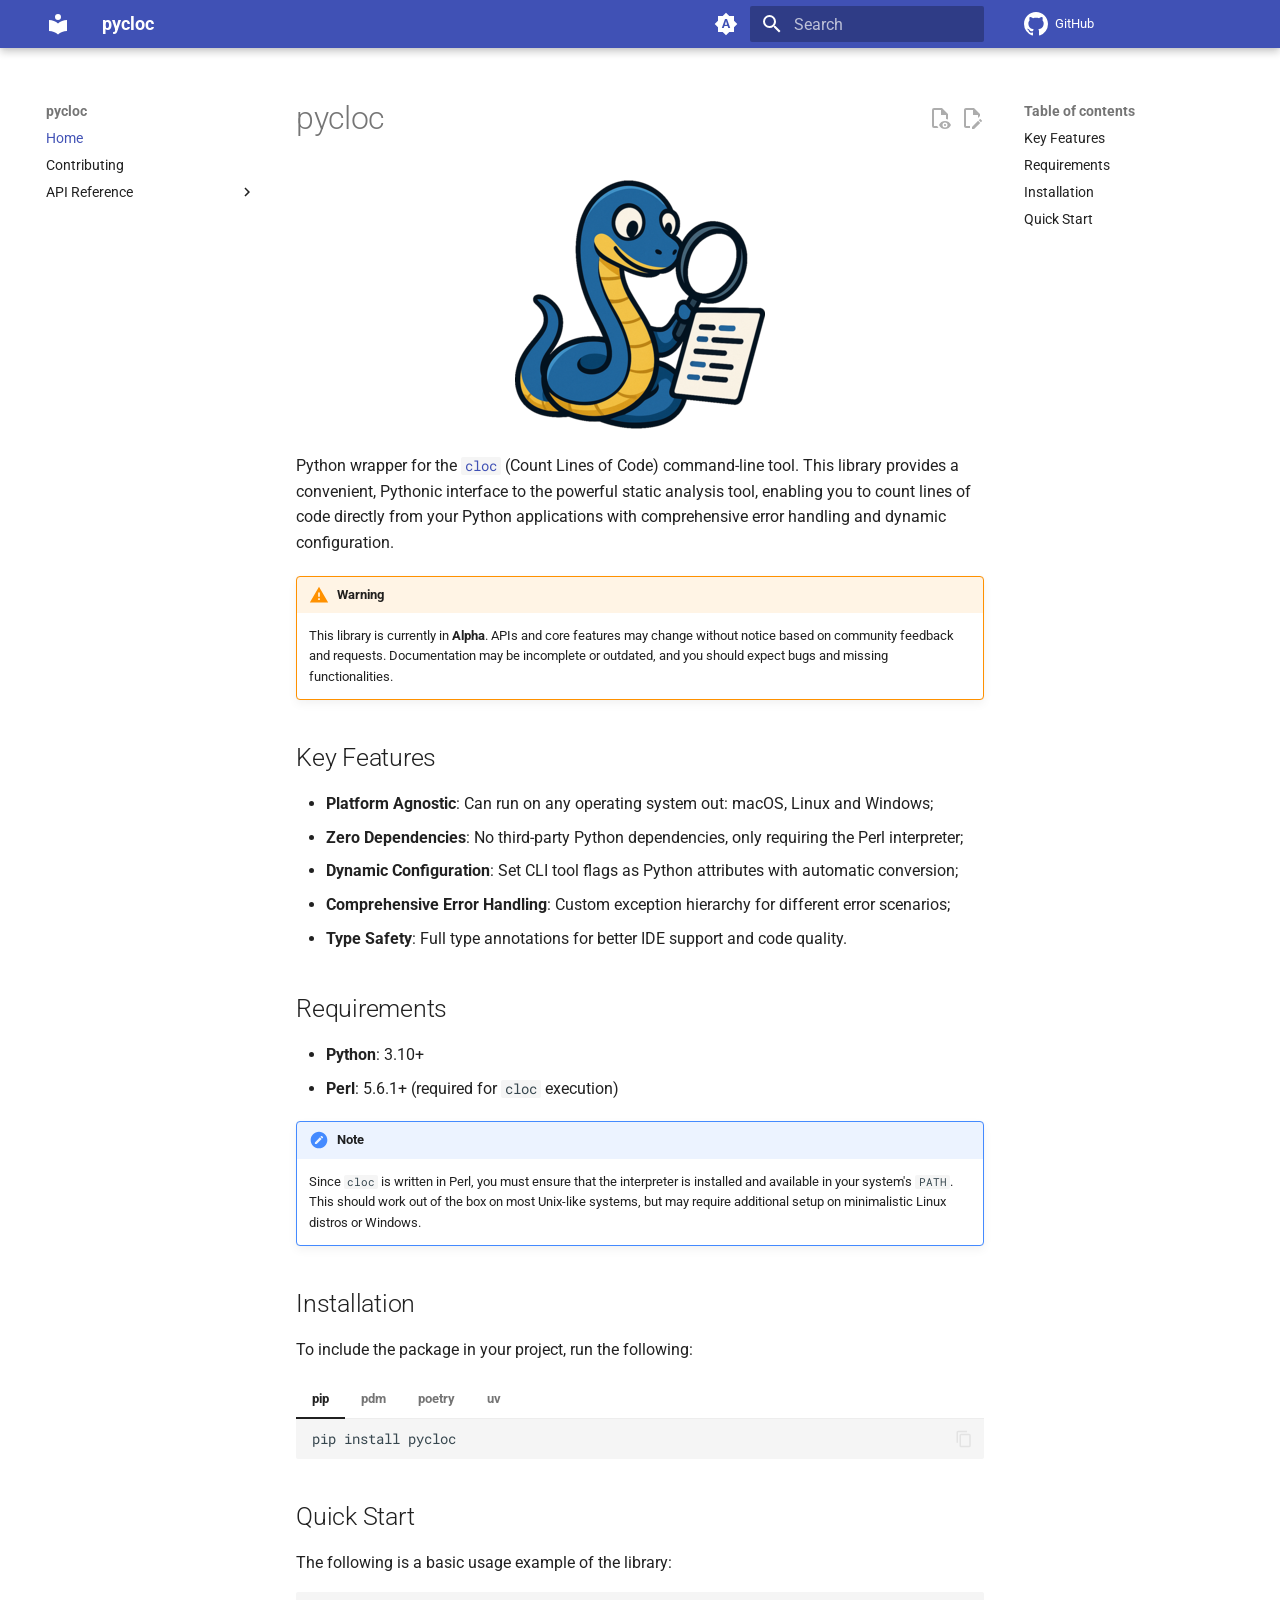
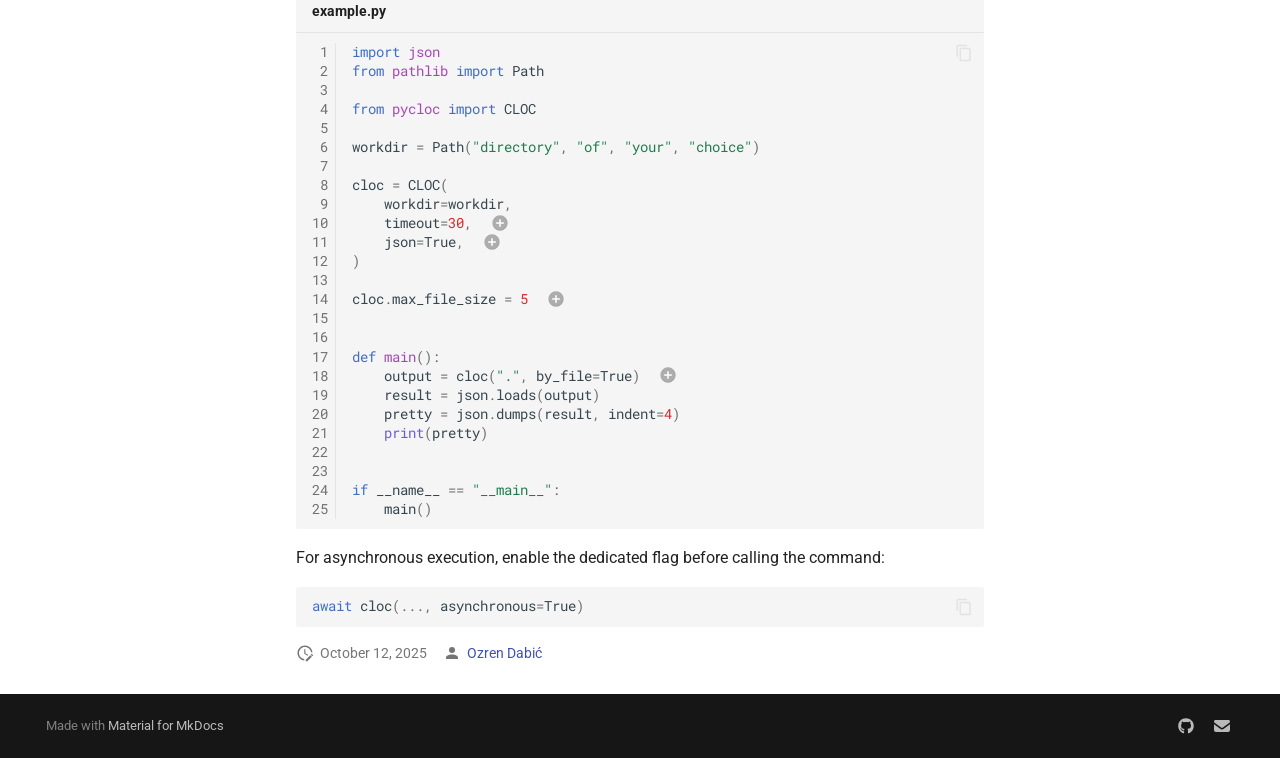
==== commit 6a728272: "Deployed e1e6e28 with MkDocs version: 1.6.1" ====
--- a/index.html
+++ b/index.html
@@ -52,4 +52,4 @@
 </span><span id=__span-4-24><a id=__codelineno-4-24 name=__codelineno-4-24></a><span class=k>if</span> <span class=vm>__name__</span> <span class=o>==</span> <span class=s2>&quot;__main__&quot;</span><span class=p>:</span>
 </span><span id=__span-4-25><a id=__codelineno-4-25 name=__codelineno-4-25></a>    <span class=n>main</span><span class=p>()</span>
 </span></code></pre></div></td></tr></table></div> <ol> <li>Configurations can be supplied within the command constructor. Types such as <code>int</code>, <code>byte</code> or <code>Path</code> are stringified. This example is equivalent to passing <code>--timeout=30</code> in CLI.</li> <li>Flags of type <code>bool</code> are serialized as on/off flags: <code>flag_name=True</code> is serialized as <code>--flag-name</code>, while <code>False</code> values are omitted entirely.</li> <li>Configurations can also be specified through attribute setters. Note that specifying configurations this way <strong>will</strong> modify the instance.</li> <li>Runs the command! You can also specify additional configurations prior to execution. Note that configurations applied this way <strong>do not</strong> modify the instance.</li> </ol> <p>For asynchronous execution, enable the dedicated flag before calling the command:</p> <div class="language-python highlight"><pre><span></span><code><span id=__span-5-1><a id=__codelineno-5-1 name=__codelineno-5-1 href=#__codelineno-5-1></a><span class=k>await</span> <span class=n>cloc</span><span class=p>(</span><span class=o>...</span><span class=p>,</span> <span class=n>asynchronous</span><span class=o>=</span><span class=kc>True</span><span class=p>)</span>
-</span></code></pre></div> <aside class=md-source-file> <span class=md-source-file__fact> <span class=md-icon title="Last update"> <svg xmlns=http://www.w3.org/2000/svg viewbox="0 0 24 24"><path d="M21 13.1c-.1 0-.3.1-.4.2l-1 1 2.1 2.1 1-1c.2-.2.2-.6 0-.8l-1.3-1.3c-.1-.1-.2-.2-.4-.2m-1.9 1.8-6.1 6V23h2.1l6.1-6.1zM12.5 7v5.2l4 2.4-1 1L11 13V7zM11 21.9c-5.1-.5-9-4.8-9-9.9C2 6.5 6.5 2 12 2c5.3 0 9.6 4.1 10 9.3-.3-.1-.6-.2-1-.2s-.7.1-1 .2C19.6 7.2 16.2 4 12 4c-4.4 0-8 3.6-8 8 0 4.1 3.1 7.5 7.1 7.9l-.1.2z"/></svg> </span> <span class="git-revision-date-localized-plugin git-revision-date-localized-plugin-date" title="October 5, 2025 21:30:17 UTC">October 5, 2025</span> </span> <span class=md-source-file__fact> <span class=md-icon title=Contributors> <svg xmlns=http://www.w3.org/2000/svg viewbox="0 0 24 24"><path d="M12 4a4 4 0 0 1 4 4 4 4 0 0 1-4 4 4 4 0 0 1-4-4 4 4 0 0 1 4-4m0 10c4.42 0 8 1.79 8 4v2H4v-2c0-2.21 3.58-4 8-4"/></svg> </span> <nav> <a href=mailto:dabic.ozren@gmail.com>Ozren Dabić</a> </nav> </span> </aside> </article> </div> <script>var target=document.getElementById(location.hash.slice(1));target&&target.name&&(target.checked=target.name.startsWith("__tabbed_"))</script> </div> </main> <footer class=md-footer> <div class="md-footer-meta md-typeset"> <div class="md-footer-meta__inner md-grid"> <div class=md-copyright> Made with <a href=https://squidfunk.github.io/mkdocs-material/ target=_blank rel=noopener> Material for MkDocs </a> </div> <div class=md-social> <a href=https://github.com/PyCLOC target=_blank rel=noopener title="CLOC GitHub Organisation" class=md-social__link> <svg xmlns=http://www.w3.org/2000/svg viewbox="0 0 512 512"><!-- Font Awesome Free 7.0.1 by @fontawesome - https://fontawesome.com License - https://fontawesome.com/license/free (Icons: CC BY 4.0, Fonts: SIL OFL 1.1, Code: MIT License) Copyright 2025 Fonticons, Inc.--><path d="M173.9 397.4c0 2-2.3 3.6-5.2 3.6-3.3.3-5.6-1.3-5.6-3.6 0-2 2.3-3.6 5.2-3.6 3-.3 5.6 1.3 5.6 3.6m-31.1-4.5c-.7 2 1.3 4.3 4.3 4.9 2.6 1 5.6 0 6.2-2s-1.3-4.3-4.3-5.2c-2.6-.7-5.5.3-6.2 2.3m44.2-1.7c-2.9.7-4.9 2.6-4.6 4.9.3 2 2.9 3.3 5.9 2.6 2.9-.7 4.9-2.6 4.6-4.6-.3-1.9-3-3.2-5.9-2.9M252.8 8C114.1 8 8 113.3 8 252c0 110.9 69.8 205.8 169.5 239.2 12.8 2.3 17.3-5.6 17.3-12.1 0-6.2-.3-40.4-.3-61.4 0 0-70 15-84.7-29.8 0 0-11.4-29.1-27.8-36.6 0 0-22.9-15.7 1.6-15.4 0 0 24.9 2 38.6 25.8 21.9 38.6 58.6 27.5 72.9 20.9 2.3-16 8.8-27.1 16-33.7-55.9-6.2-112.3-14.3-112.3-110.5 0-27.5 7.6-41.3 23.6-58.9-2.6-6.5-11.1-33.3 2.6-67.9 20.9-6.5 69 27 69 27 20-5.6 41.5-8.5 62.8-8.5s42.8 2.9 62.8 8.5c0 0 48.1-33.6 69-27 13.7 34.7 5.2 61.4 2.6 67.9 16 17.7 25.8 31.5 25.8 58.9 0 96.5-58.9 104.2-114.8 110.5 9.2 7.9 17 22.9 17 46.4 0 33.7-.3 75.4-.3 83.6 0 6.5 4.6 14.4 17.3 12.1C436.2 457.8 504 362.9 504 252 504 113.3 391.5 8 252.8 8M105.2 352.9c-1.3 1-1 3.3.7 5.2 1.6 1.6 3.9 2.3 5.2 1 1.3-1 1-3.3-.7-5.2-1.6-1.6-3.9-2.3-5.2-1m-10.8-8.1c-.7 1.3.3 2.9 2.3 3.9 1.6 1 3.6.7 4.3-.7.7-1.3-.3-2.9-2.3-3.9-2-.6-3.6-.3-4.3.7m32.4 35.6c-1.6 1.3-1 4.3 1.3 6.2 2.3 2.3 5.2 2.6 6.5 1 1.3-1.3.7-4.3-1.3-6.2-2.2-2.3-5.2-2.6-6.5-1m-11.4-14.7c-1.6 1-1.6 3.6 0 5.9s4.3 3.3 5.6 2.3c1.6-1.3 1.6-3.9 0-6.2-1.4-2.3-4-3.3-5.6-2"/></svg> </a> <a href=mailto:pycloc.maintainers@gmail.com target=_blank rel=noopener title="Email the team" class=md-social__link> <svg xmlns=http://www.w3.org/2000/svg viewbox="0 0 512 512"><!-- Font Awesome Free 7.0.1 by @fontawesome - https://fontawesome.com License - https://fontawesome.com/license/free (Icons: CC BY 4.0, Fonts: SIL OFL 1.1, Code: MIT License) Copyright 2025 Fonticons, Inc.--><path d="M48 64C21.5 64 0 85.5 0 112c0 15.1 7.1 29.3 19.2 38.4l208 156a48 48 0 0 0 57.6 0l208-156c12.1-9.1 19.2-23.3 19.2-38.4 0-26.5-21.5-48-48-48zM0 196v188c0 35.3 28.7 64 64 64h384c35.3 0 64-28.7 64-64V196L313.6 344.8c-34.1 25.6-81.1 25.6-115.2 0z"/></svg> </a> </div> </div> </div> </footer> </div> <div class=md-dialog data-md-component=dialog> <div class="md-dialog__inner md-typeset"></div> </div> <script id=__config type=application/json>{"base": ".", "features": ["content.action.edit", "content.action.view", "content.code.annotate", "content.code.copy"], "search": "assets/javascripts/workers/search.973d3a69.min.js", "tags": null, "translations": {"clipboard.copied": "Copied to clipboard", "clipboard.copy": "Copy to clipboard", "search.result.more.one": "1 more on this page", "search.result.more.other": "# more on this page", "search.result.none": "No matching documents", "search.result.one": "1 matching document", "search.result.other": "# matching documents", "search.result.placeholder": "Type to start searching", "search.result.term.missing": "Missing", "select.version": "Select version"}, "version": null}</script> <script src=assets/javascripts/bundle.f55a23d4.min.js></script> <script src=js/open_in_new_tab.js></script> </body> </html>+</span></code></pre></div> <aside class=md-source-file> <span class=md-source-file__fact> <span class=md-icon title="Last update"> <svg xmlns=http://www.w3.org/2000/svg viewbox="0 0 24 24"><path d="M21 13.1c-.1 0-.3.1-.4.2l-1 1 2.1 2.1 1-1c.2-.2.2-.6 0-.8l-1.3-1.3c-.1-.1-.2-.2-.4-.2m-1.9 1.8-6.1 6V23h2.1l6.1-6.1zM12.5 7v5.2l4 2.4-1 1L11 13V7zM11 21.9c-5.1-.5-9-4.8-9-9.9C2 6.5 6.5 2 12 2c5.3 0 9.6 4.1 10 9.3-.3-.1-.6-.2-1-.2s-.7.1-1 .2C19.6 7.2 16.2 4 12 4c-4.4 0-8 3.6-8 8 0 4.1 3.1 7.5 7.1 7.9l-.1.2z"/></svg> </span> <span class="git-revision-date-localized-plugin git-revision-date-localized-plugin-date" title="October 12, 2025 11:15:16 UTC">October 12, 2025</span> </span> <span class=md-source-file__fact> <span class=md-icon title=Contributors> <svg xmlns=http://www.w3.org/2000/svg viewbox="0 0 24 24"><path d="M12 4a4 4 0 0 1 4 4 4 4 0 0 1-4 4 4 4 0 0 1-4-4 4 4 0 0 1 4-4m0 10c4.42 0 8 1.79 8 4v2H4v-2c0-2.21 3.58-4 8-4"/></svg> </span> <nav> <a href=mailto:dabic.ozren@gmail.com>Ozren Dabić</a> </nav> </span> </aside> </article> </div> <script>var target=document.getElementById(location.hash.slice(1));target&&target.name&&(target.checked=target.name.startsWith("__tabbed_"))</script> </div> </main> <footer class=md-footer> <div class="md-footer-meta md-typeset"> <div class="md-footer-meta__inner md-grid"> <div class=md-copyright> Made with <a href=https://squidfunk.github.io/mkdocs-material/ target=_blank rel=noopener> Material for MkDocs </a> </div> <div class=md-social> <a href=https://github.com/PyCLOC target=_blank rel=noopener title="CLOC GitHub Organisation" class=md-social__link> <svg xmlns=http://www.w3.org/2000/svg viewbox="0 0 512 512"><!-- Font Awesome Free 7.0.1 by @fontawesome - https://fontawesome.com License - https://fontawesome.com/license/free (Icons: CC BY 4.0, Fonts: SIL OFL 1.1, Code: MIT License) Copyright 2025 Fonticons, Inc.--><path d="M173.9 397.4c0 2-2.3 3.6-5.2 3.6-3.3.3-5.6-1.3-5.6-3.6 0-2 2.3-3.6 5.2-3.6 3-.3 5.6 1.3 5.6 3.6m-31.1-4.5c-.7 2 1.3 4.3 4.3 4.9 2.6 1 5.6 0 6.2-2s-1.3-4.3-4.3-5.2c-2.6-.7-5.5.3-6.2 2.3m44.2-1.7c-2.9.7-4.9 2.6-4.6 4.9.3 2 2.9 3.3 5.9 2.6 2.9-.7 4.9-2.6 4.6-4.6-.3-1.9-3-3.2-5.9-2.9M252.8 8C114.1 8 8 113.3 8 252c0 110.9 69.8 205.8 169.5 239.2 12.8 2.3 17.3-5.6 17.3-12.1 0-6.2-.3-40.4-.3-61.4 0 0-70 15-84.7-29.8 0 0-11.4-29.1-27.8-36.6 0 0-22.9-15.7 1.6-15.4 0 0 24.9 2 38.6 25.8 21.9 38.6 58.6 27.5 72.9 20.9 2.3-16 8.8-27.1 16-33.7-55.9-6.2-112.3-14.3-112.3-110.5 0-27.5 7.6-41.3 23.6-58.9-2.6-6.5-11.1-33.3 2.6-67.9 20.9-6.5 69 27 69 27 20-5.6 41.5-8.5 62.8-8.5s42.8 2.9 62.8 8.5c0 0 48.1-33.6 69-27 13.7 34.7 5.2 61.4 2.6 67.9 16 17.7 25.8 31.5 25.8 58.9 0 96.5-58.9 104.2-114.8 110.5 9.2 7.9 17 22.9 17 46.4 0 33.7-.3 75.4-.3 83.6 0 6.5 4.6 14.4 17.3 12.1C436.2 457.8 504 362.9 504 252 504 113.3 391.5 8 252.8 8M105.2 352.9c-1.3 1-1 3.3.7 5.2 1.6 1.6 3.9 2.3 5.2 1 1.3-1 1-3.3-.7-5.2-1.6-1.6-3.9-2.3-5.2-1m-10.8-8.1c-.7 1.3.3 2.9 2.3 3.9 1.6 1 3.6.7 4.3-.7.7-1.3-.3-2.9-2.3-3.9-2-.6-3.6-.3-4.3.7m32.4 35.6c-1.6 1.3-1 4.3 1.3 6.2 2.3 2.3 5.2 2.6 6.5 1 1.3-1.3.7-4.3-1.3-6.2-2.2-2.3-5.2-2.6-6.5-1m-11.4-14.7c-1.6 1-1.6 3.6 0 5.9s4.3 3.3 5.6 2.3c1.6-1.3 1.6-3.9 0-6.2-1.4-2.3-4-3.3-5.6-2"/></svg> </a> <a href=mailto:pycloc.maintainers@gmail.com target=_blank rel=noopener title="Email the team" class=md-social__link> <svg xmlns=http://www.w3.org/2000/svg viewbox="0 0 512 512"><!-- Font Awesome Free 7.0.1 by @fontawesome - https://fontawesome.com License - https://fontawesome.com/license/free (Icons: CC BY 4.0, Fonts: SIL OFL 1.1, Code: MIT License) Copyright 2025 Fonticons, Inc.--><path d="M48 64C21.5 64 0 85.5 0 112c0 15.1 7.1 29.3 19.2 38.4l208 156a48 48 0 0 0 57.6 0l208-156c12.1-9.1 19.2-23.3 19.2-38.4 0-26.5-21.5-48-48-48zM0 196v188c0 35.3 28.7 64 64 64h384c35.3 0 64-28.7 64-64V196L313.6 344.8c-34.1 25.6-81.1 25.6-115.2 0z"/></svg> </a> </div> </div> </div> </footer> </div> <div class=md-dialog data-md-component=dialog> <div class="md-dialog__inner md-typeset"></div> </div> <script id=__config type=application/json>{"base": ".", "features": ["content.action.edit", "content.action.view", "content.code.annotate", "content.code.copy"], "search": "assets/javascripts/workers/search.973d3a69.min.js", "tags": null, "translations": {"clipboard.copied": "Copied to clipboard", "clipboard.copy": "Copy to clipboard", "search.result.more.one": "1 more on this page", "search.result.more.other": "# more on this page", "search.result.none": "No matching documents", "search.result.one": "1 matching document", "search.result.other": "# matching documents", "search.result.placeholder": "Type to start searching", "search.result.term.missing": "Missing", "select.version": "Select version"}, "version": null}</script> <script src=assets/javascripts/bundle.f55a23d4.min.js></script> <script src=js/open_in_new_tab.js></script> </body> </html>
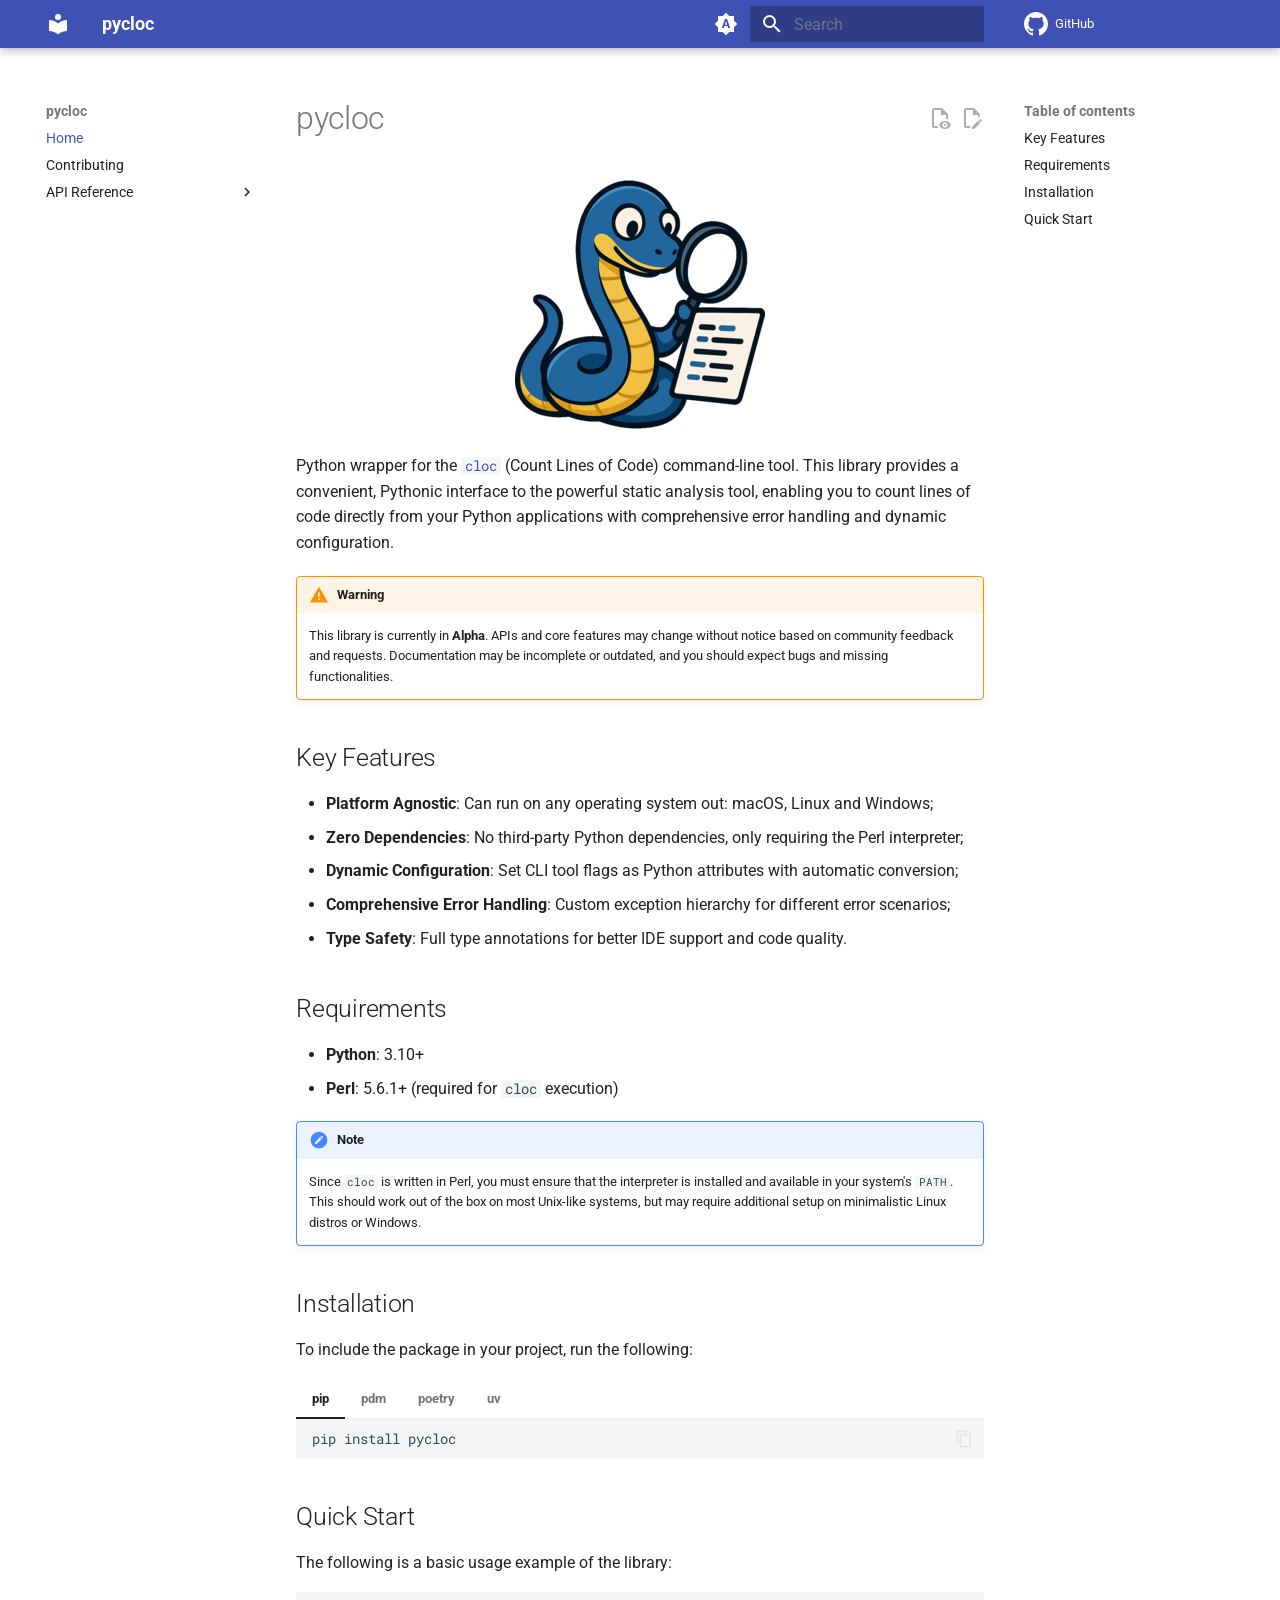
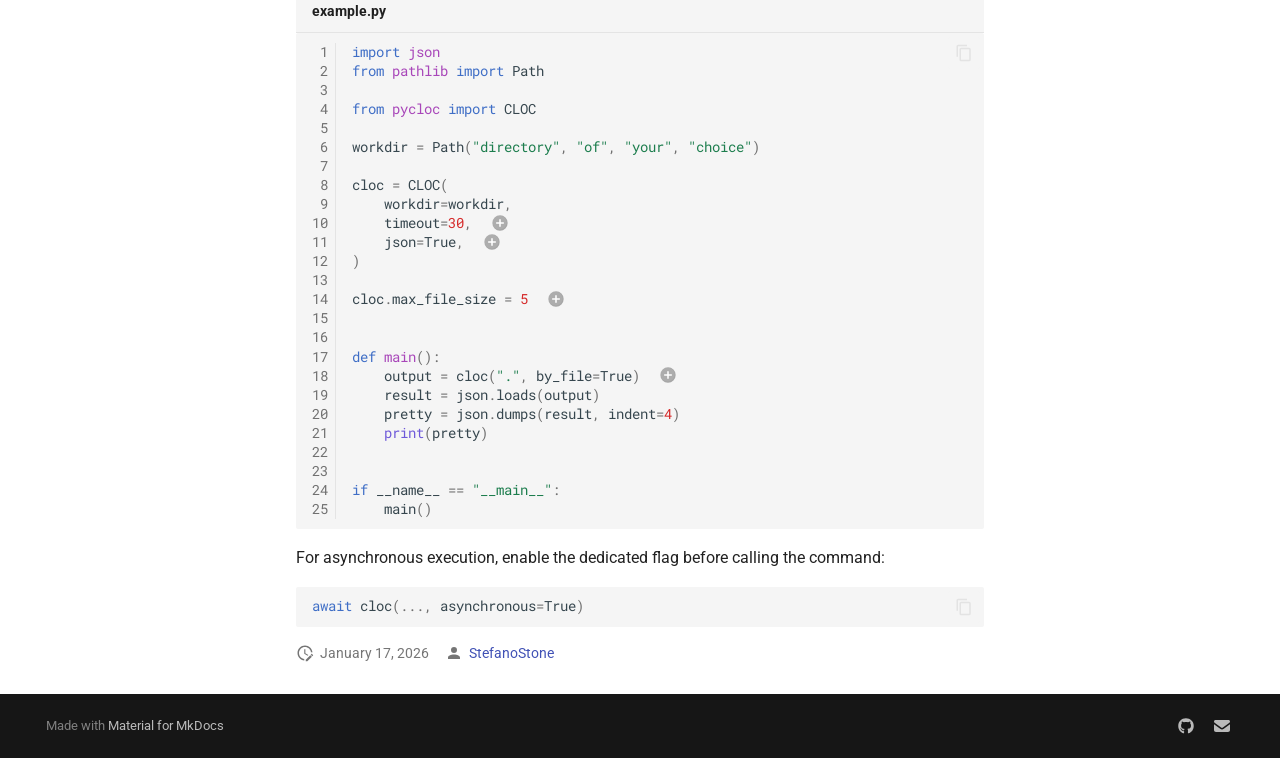
==== commit 8870f35d: "Deployed 0cf2f45 with MkDocs version: 1.6.1" ====
--- a/index.html
+++ b/index.html
@@ -1,4 +1,4 @@
-<!doctype html><html lang=en class=no-js> <head><meta charset=utf-8><meta name=viewport content="width=device-width,initial-scale=1"><meta name=description content="Python wrapper for the cloc CLI tool"><meta name=author content="Ozren Dabić"><link href=https://pycloc.github.io/pycloc/ rel=canonical><link href=contributing/ rel=next><link rel=icon href=assets/images/pycloc.ico><meta name=generator content="mkdocs-1.6.1, mkdocs-material-9.6.21"><title>pycloc</title><link rel=stylesheet href=assets/stylesheets/main.2a3383ac.min.css><link rel=stylesheet href=assets/stylesheets/palette.06af60db.min.css><link rel=preconnect href=https://fonts.gstatic.com crossorigin><link rel=stylesheet href="https://fonts.googleapis.com/css?family=Roboto:300,300i,400,400i,700,700i%7CRoboto+Mono:400,400i,700,700i&display=fallback"><style>:root{--md-text-font:"Roboto";--md-code-font:"Roboto Mono"}</style><link rel=stylesheet href=assets/_mkdocstrings.css><link rel=stylesheet href=css/style.css><script>__md_scope=new URL(".",location),__md_hash=e=>[...e].reduce(((e,_)=>(e<<5)-e+_.charCodeAt(0)),0),__md_get=(e,_=localStorage,t=__md_scope)=>JSON.parse(_.getItem(t.pathname+"."+e)),__md_set=(e,_,t=localStorage,a=__md_scope)=>{try{t.setItem(a.pathname+"."+e,JSON.stringify(_))}catch(e){}}</script></head> <body dir=ltr data-md-color-scheme=default data-md-color-primary=indigo data-md-color-accent=indigo> <input class=md-toggle data-md-toggle=drawer type=checkbox id=__drawer autocomplete=off> <input class=md-toggle data-md-toggle=search type=checkbox id=__search autocomplete=off> <label class=md-overlay for=__drawer></label> <div data-md-component=skip> <a href=#pycloc class=md-skip> Skip to content </a> </div> <div data-md-component=announce> </div> <header class="md-header md-header--shadow" data-md-component=header> <nav class="md-header__inner md-grid" aria-label=Header> <a href=. title=pycloc class="md-header__button md-logo" aria-label=pycloc data-md-component=logo> <svg xmlns=http://www.w3.org/2000/svg viewbox="0 0 24 24"><path d="M12 8a3 3 0 0 0 3-3 3 3 0 0 0-3-3 3 3 0 0 0-3 3 3 3 0 0 0 3 3m0 3.54C9.64 9.35 6.5 8 3 8v11c3.5 0 6.64 1.35 9 3.54 2.36-2.19 5.5-3.54 9-3.54V8c-3.5 0-6.64 1.35-9 3.54"/></svg> </a> <label class="md-header__button md-icon" for=__drawer> <svg xmlns=http://www.w3.org/2000/svg viewbox="0 0 24 24"><path d="M3 6h18v2H3zm0 5h18v2H3zm0 5h18v2H3z"/></svg> </label> <div class=md-header__title data-md-component=header-title> <div class=md-header__ellipsis> <div class=md-header__topic> <span class=md-ellipsis> pycloc </span> </div> <div class=md-header__topic data-md-component=header-topic> <span class=md-ellipsis> Home </span> </div> </div> </div> <form class=md-header__option data-md-component=palette> <input class=md-option data-md-color-media=(prefers-color-scheme) data-md-color-scheme=default data-md-color-primary=indigo data-md-color-accent=indigo aria-label="Switch to light mode" type=radio name=__palette id=__palette_0> <label class="md-header__button md-icon" title="Switch to light mode" for=__palette_1 hidden> <svg xmlns=http://www.w3.org/2000/svg viewbox="0 0 24 24"><path d="m14.3 16-.7-2h-3.2l-.7 2H7.8L11 7h2l3.2 9zM20 8.69V4h-4.69L12 .69 8.69 4H4v4.69L.69 12 4 15.31V20h4.69L12 23.31 15.31 20H20v-4.69L23.31 12zm-9.15 3.96h2.3L12 9z"/></svg> </label> <input class=md-option data-md-color-media="(prefers-color-scheme: light)" data-md-color-scheme=default data-md-color-primary=indigo data-md-color-accent=indigo aria-label="Switch to dark mode" type=radio name=__palette id=__palette_1> <label class="md-header__button md-icon" title="Switch to dark mode" for=__palette_2 hidden> <svg xmlns=http://www.w3.org/2000/svg viewbox="0 0 24 24"><path d="M12 8a4 4 0 0 0-4 4 4 4 0 0 0 4 4 4 4 0 0 0 4-4 4 4 0 0 0-4-4m0 10a6 6 0 0 1-6-6 6 6 0 0 1 6-6 6 6 0 0 1 6 6 6 6 0 0 1-6 6m8-9.31V4h-4.69L12 .69 8.69 4H4v4.69L.69 12 4 15.31V20h4.69L12 23.31 15.31 20H20v-4.69L23.31 12z"/></svg> </label> <input class=md-option data-md-color-media="(prefers-color-scheme: dark)" data-md-color-scheme=slate data-md-color-primary=indigo data-md-color-accent=indigo aria-label="Switch to system preference" type=radio name=__palette id=__palette_2> <label class="md-header__button md-icon" title="Switch to system preference" for=__palette_0 hidden> <svg xmlns=http://www.w3.org/2000/svg viewbox="0 0 24 24"><path d="M12 18c-.89 0-1.74-.2-2.5-.55C11.56 16.5 13 14.42 13 12s-1.44-4.5-3.5-5.45C10.26 6.2 11.11 6 12 6a6 6 0 0 1 6 6 6 6 0 0 1-6 6m8-9.31V4h-4.69L12 .69 8.69 4H4v4.69L.69 12 4 15.31V20h4.69L12 23.31 15.31 20H20v-4.69L23.31 12z"/></svg> </label> </form> <script>var palette=__md_get("__palette");if(palette&&palette.color){if("(prefers-color-scheme)"===palette.color.media){var media=matchMedia("(prefers-color-scheme: light)"),input=document.querySelector(media.matches?"[data-md-color-media='(prefers-color-scheme: light)']":"[data-md-color-media='(prefers-color-scheme: dark)']");palette.color.media=input.getAttribute("data-md-color-media"),palette.color.scheme=input.getAttribute("data-md-color-scheme"),palette.color.primary=input.getAttribute("data-md-color-primary"),palette.color.accent=input.getAttribute("data-md-color-accent")}for(var[key,value]of Object.entries(palette.color))document.body.setAttribute("data-md-color-"+key,value)}</script> <label class="md-header__button md-icon" for=__search> <svg xmlns=http://www.w3.org/2000/svg viewbox="0 0 24 24"><path d="M9.5 3A6.5 6.5 0 0 1 16 9.5c0 1.61-.59 3.09-1.56 4.23l.27.27h.79l5 5-1.5 1.5-5-5v-.79l-.27-.27A6.52 6.52 0 0 1 9.5 16 6.5 6.5 0 0 1 3 9.5 6.5 6.5 0 0 1 9.5 3m0 2C7 5 5 7 5 9.5S7 14 9.5 14 14 12 14 9.5 12 5 9.5 5"/></svg> </label> <div class=md-search data-md-component=search role=dialog> <label class=md-search__overlay for=__search></label> <div class=md-search__inner role=search> <form class=md-search__form name=search> <input type=text class=md-search__input name=query aria-label=Search placeholder=Search autocapitalize=off autocorrect=off autocomplete=off spellcheck=false data-md-component=search-query required> <label class="md-search__icon md-icon" for=__search> <svg xmlns=http://www.w3.org/2000/svg viewbox="0 0 24 24"><path d="M9.5 3A6.5 6.5 0 0 1 16 9.5c0 1.61-.59 3.09-1.56 4.23l.27.27h.79l5 5-1.5 1.5-5-5v-.79l-.27-.27A6.52 6.52 0 0 1 9.5 16 6.5 6.5 0 0 1 3 9.5 6.5 6.5 0 0 1 9.5 3m0 2C7 5 5 7 5 9.5S7 14 9.5 14 14 12 14 9.5 12 5 9.5 5"/></svg> <svg xmlns=http://www.w3.org/2000/svg viewbox="0 0 24 24"><path d="M20 11v2H8l5.5 5.5-1.42 1.42L4.16 12l7.92-7.92L13.5 5.5 8 11z"/></svg> </label> <nav class=md-search__options aria-label=Search> <button type=reset class="md-search__icon md-icon" title=Clear aria-label=Clear tabindex=-1> <svg xmlns=http://www.w3.org/2000/svg viewbox="0 0 24 24"><path d="M19 6.41 17.59 5 12 10.59 6.41 5 5 6.41 10.59 12 5 17.59 6.41 19 12 13.41 17.59 19 19 17.59 13.41 12z"/></svg> </button> </nav> </form> <div class=md-search__output> <div class=md-search__scrollwrap tabindex=0 data-md-scrollfix> <div class=md-search-result data-md-component=search-result> <div class=md-search-result__meta> Initializing search </div> <ol class=md-search-result__list role=presentation></ol> </div> </div> </div> </div> </div> <div class=md-header__source> <a href=https://github.com/pycloc/pycloc title="Go to repository" class=md-source data-md-component=source> <div class="md-source__icon md-icon"> <svg xmlns=http://www.w3.org/2000/svg viewbox="0 0 16 16"><path d="M8 0c4.42 0 8 3.58 8 8a8.01 8.01 0 0 1-5.45 7.59c-.4.08-.55-.17-.55-.38 0-.27.01-1.13.01-2.2 0-.75-.25-1.23-.54-1.48 1.78-.2 3.65-.88 3.65-3.95 0-.88-.31-1.59-.82-2.15.08-.2.36-1.02-.08-2.12 0 0-.67-.22-2.2.82-.64-.18-1.32-.27-2-.27s-1.36.09-2 .27c-1.53-1.03-2.2-.82-2.2-.82-.44 1.1-.16 1.92-.08 2.12-.51.56-.82 1.28-.82 2.15 0 3.06 1.86 3.75 3.64 3.95-.23.2-.44.55-.51 1.07-.46.21-1.61.55-2.33-.66-.15-.24-.6-.83-1.23-.82-.67.01-.27.38.01.53.34.19.73.9.82 1.13.16.45.68 1.31 2.69.94 0 .67.01 1.3.01 1.49 0 .21-.15.45-.55.38A7.995 7.995 0 0 1 0 8c0-4.42 3.58-8 8-8"/></svg> </div> <div class=md-source__repository> GitHub </div> </a> </div> </nav> </header> <div class=md-container data-md-component=container> <main class=md-main data-md-component=main> <div class="md-main__inner md-grid"> <div class="md-sidebar md-sidebar--primary" data-md-component=sidebar data-md-type=navigation> <div class=md-sidebar__scrollwrap> <div class=md-sidebar__inner> <nav class="md-nav md-nav--primary" aria-label=Navigation data-md-level=0> <label class=md-nav__title for=__drawer> <a href=. title=pycloc class="md-nav__button md-logo" aria-label=pycloc data-md-component=logo> <svg xmlns=http://www.w3.org/2000/svg viewbox="0 0 24 24"><path d="M12 8a3 3 0 0 0 3-3 3 3 0 0 0-3-3 3 3 0 0 0-3 3 3 3 0 0 0 3 3m0 3.54C9.64 9.35 6.5 8 3 8v11c3.5 0 6.64 1.35 9 3.54 2.36-2.19 5.5-3.54 9-3.54V8c-3.5 0-6.64 1.35-9 3.54"/></svg> </a> pycloc </label> <div class=md-nav__source> <a href=https://github.com/pycloc/pycloc title="Go to repository" class=md-source data-md-component=source> <div class="md-source__icon md-icon"> <svg xmlns=http://www.w3.org/2000/svg viewbox="0 0 16 16"><path d="M8 0c4.42 0 8 3.58 8 8a8.01 8.01 0 0 1-5.45 7.59c-.4.08-.55-.17-.55-.38 0-.27.01-1.13.01-2.2 0-.75-.25-1.23-.54-1.48 1.78-.2 3.65-.88 3.65-3.95 0-.88-.31-1.59-.82-2.15.08-.2.36-1.02-.08-2.12 0 0-.67-.22-2.2.82-.64-.18-1.32-.27-2-.27s-1.36.09-2 .27c-1.53-1.03-2.2-.82-2.2-.82-.44 1.1-.16 1.92-.08 2.12-.51.56-.82 1.28-.82 2.15 0 3.06 1.86 3.75 3.64 3.95-.23.2-.44.55-.51 1.07-.46.21-1.61.55-2.33-.66-.15-.24-.6-.83-1.23-.82-.67.01-.27.38.01.53.34.19.73.9.82 1.13.16.45.68 1.31 2.69.94 0 .67.01 1.3.01 1.49 0 .21-.15.45-.55.38A7.995 7.995 0 0 1 0 8c0-4.42 3.58-8 8-8"/></svg> </div> <div class=md-source__repository> GitHub </div> </a> </div> <ul class=md-nav__list data-md-scrollfix> <li class="md-nav__item md-nav__item--active"> <input class="md-nav__toggle md-toggle" type=checkbox id=__toc> <label class="md-nav__link md-nav__link--active" for=__toc> <span class=md-ellipsis> Home </span> <span class="md-nav__icon md-icon"></span> </label> <a href=. class="md-nav__link md-nav__link--active"> <span class=md-ellipsis> Home </span> </a> <nav class="md-nav md-nav--secondary" aria-label="Table of contents"> <label class=md-nav__title for=__toc> <span class="md-nav__icon md-icon"></span> Table of contents </label> <ul class=md-nav__list data-md-component=toc data-md-scrollfix> <li class=md-nav__item> <a href=#key-features class=md-nav__link> <span class=md-ellipsis> Key Features </span> </a> </li> <li class=md-nav__item> <a href=#requirements class=md-nav__link> <span class=md-ellipsis> Requirements </span> </a> </li> <li class=md-nav__item> <a href=#installation class=md-nav__link> <span class=md-ellipsis> Installation </span> </a> </li> <li class=md-nav__item> <a href=#quick-start class=md-nav__link> <span class=md-ellipsis> Quick Start </span> </a> </li> </ul> </nav> </li> <li class=md-nav__item> <a href=contributing/ class=md-nav__link> <span class=md-ellipsis> Contributing </span> </a> </li> <li class="md-nav__item md-nav__item--nested"> <input class="md-nav__toggle md-toggle " type=checkbox id=__nav_3> <label class=md-nav__link for=__nav_3 id=__nav_3_label tabindex=0> <span class=md-ellipsis> API Reference </span> <span class="md-nav__icon md-icon"></span> </label> <nav class=md-nav data-md-level=1 aria-labelledby=__nav_3_label aria-expanded=false> <label class=md-nav__title for=__nav_3> <span class="md-nav__icon md-icon"></span> API Reference </label> <ul class=md-nav__list data-md-scrollfix> <li class="md-nav__item md-nav__item--nested"> <input class="md-nav__toggle md-toggle " type=checkbox id=__nav_3_1> <label class=md-nav__link for=__nav_3_1 id=__nav_3_1_label tabindex=0> <span class=md-ellipsis> pycloc </span> <span class="md-nav__icon md-icon"></span> </label> <nav class=md-nav data-md-level=2 aria-labelledby=__nav_3_1_label aria-expanded=false> <label class=md-nav__title for=__nav_3_1> <span class="md-nav__icon md-icon"></span> pycloc </label> <ul class=md-nav__list data-md-scrollfix> <li class=md-nav__item> <a href=api/pycloc/command/ class=md-nav__link> <span class=md-ellipsis> command </span> </a> </li> <li class=md-nav__item> <a href=api/pycloc/exceptions/ class=md-nav__link> <span class=md-ellipsis> exceptions </span> </a> </li> </ul> </nav> </li> </ul> </nav> </li> </ul> </nav> </div> </div> </div> <div class="md-sidebar md-sidebar--secondary" data-md-component=sidebar data-md-type=toc> <div class=md-sidebar__scrollwrap> <div class=md-sidebar__inner> <nav class="md-nav md-nav--secondary" aria-label="Table of contents"> <label class=md-nav__title for=__toc> <span class="md-nav__icon md-icon"></span> Table of contents </label> <ul class=md-nav__list data-md-component=toc data-md-scrollfix> <li class=md-nav__item> <a href=#key-features class=md-nav__link> <span class=md-ellipsis> Key Features </span> </a> </li> <li class=md-nav__item> <a href=#requirements class=md-nav__link> <span class=md-ellipsis> Requirements </span> </a> </li> <li class=md-nav__item> <a href=#installation class=md-nav__link> <span class=md-ellipsis> Installation </span> </a> </li> <li class=md-nav__item> <a href=#quick-start class=md-nav__link> <span class=md-ellipsis> Quick Start </span> </a> </li> </ul> </nav> </div> </div> </div> <div class=md-content data-md-component=content> <article class="md-content__inner md-typeset"> <a href=https://github.com/pycloc/pycloc/blob/main/docs/index.md title="Edit this page" class="md-content__button md-icon" rel=edit> <svg xmlns=http://www.w3.org/2000/svg viewbox="0 0 24 24"><path d="M10 20H6V4h7v5h5v3.1l2-2V8l-6-6H6c-1.1 0-2 .9-2 2v16c0 1.1.9 2 2 2h4zm10.2-7c.1 0 .3.1.4.2l1.3 1.3c.2.2.2.6 0 .8l-1 1-2.1-2.1 1-1c.1-.1.2-.2.4-.2m0 3.9L14.1 23H12v-2.1l6.1-6.1z"/></svg> </a> <a href=https://github.com/pycloc/pycloc/raw/main/docs/index.md title="View source of this page" class="md-content__button md-icon"> <svg xmlns=http://www.w3.org/2000/svg viewbox="0 0 24 24"><path d="M17 18c.56 0 1 .44 1 1s-.44 1-1 1-1-.44-1-1 .44-1 1-1m0-3c-2.73 0-5.06 1.66-6 4 .94 2.34 3.27 4 6 4s5.06-1.66 6-4c-.94-2.34-3.27-4-6-4m0 6.5a2.5 2.5 0 0 1-2.5-2.5 2.5 2.5 0 0 1 2.5-2.5 2.5 2.5 0 0 1 2.5 2.5 2.5 2.5 0 0 1-2.5 2.5M9.27 20H6V4h7v5h5v4.07c.7.08 1.36.25 2 .49V8l-6-6H6a2 2 0 0 0-2 2v16a2 2 0 0 0 2 2h4.5a8.2 8.2 0 0 1-1.23-2"/></svg> </a> <h1 id=pycloc>pycloc<a class=headerlink href=#pycloc title="Permanent link">#</a></h1> <p align=center> <img src=assets/images/pycloc.png alt="pycloc logo"> </p> <p>Python wrapper for the <a href=https://github.com/AlDanial/cloc><code>cloc</code></a> (Count Lines of Code) command-line tool. This library provides a convenient, Pythonic interface to the powerful static analysis tool, enabling you to count lines of code directly from your Python applications with comprehensive error handling and dynamic configuration.</p> <div class="admonition warning"> <p class=admonition-title>Warning</p> <p>This library is currently in <strong>Alpha</strong>. APIs and core features may change without notice based on community feedback and requests. Documentation may be incomplete or outdated, and you should expect bugs and missing functionalities.</p> </div> <h2 id=key-features>Key Features<a class=headerlink href=#key-features title="Permanent link">#</a></h2> <ul> <li><strong>Platform Agnostic</strong>: Can run on any operating system out: macOS, Linux and Windows;</li> <li><strong>Zero Dependencies</strong>: No third-party Python dependencies, only requiring the Perl interpreter;</li> <li><strong>Dynamic Configuration</strong>: Set CLI tool flags as Python attributes with automatic conversion;</li> <li><strong>Comprehensive Error Handling</strong>: Custom exception hierarchy for different error scenarios;</li> <li><strong>Type Safety</strong>: Full type annotations for better IDE support and code quality.</li> </ul> <h2 id=requirements>Requirements<a class=headerlink href=#requirements title="Permanent link">#</a></h2> <ul> <li><strong>Python</strong>: 3.10+</li> <li><strong>Perl</strong>: 5.6.1+ (required for <code>cloc</code> execution)</li> </ul> <div class="admonition note"> <p class=admonition-title>Note</p> <p>Since <code>cloc</code> is written in Perl, you must ensure that the interpreter is installed and available in your system's <code>PATH</code>. This should work out of the box on most Unix-like systems, but may require additional setup on minimalistic Linux distros or Windows.</p> </div> <h2 id=installation>Installation<a class=headerlink href=#installation title="Permanent link">#</a></h2> <p>To include the package in your project, run the following:</p> <div class="tabbed-set tabbed-alternate" data-tabs=1:4><input checked=checked id=__tabbed_1_1 name=__tabbed_1 type=radio><input id=__tabbed_1_2 name=__tabbed_1 type=radio><input id=__tabbed_1_3 name=__tabbed_1 type=radio><input id=__tabbed_1_4 name=__tabbed_1 type=radio><div class=tabbed-labels><label for=__tabbed_1_1>pip</label><label for=__tabbed_1_2>pdm</label><label for=__tabbed_1_3>poetry</label><label for=__tabbed_1_4>uv</label></div> <div class=tabbed-content> <div class=tabbed-block> <div class="language-sh highlight"><pre><span></span><code><span id=__span-0-1><a id=__codelineno-0-1 name=__codelineno-0-1 href=#__codelineno-0-1></a>pip<span class=w> </span>install<span class=w> </span>pycloc
+<!doctype html><html lang=en class=no-js> <head><meta charset=utf-8><meta name=viewport content="width=device-width,initial-scale=1"><meta name=description content="Python wrapper for the cloc CLI tool"><meta name=author content="Ozren Dabić"><link href=https://pycloc.github.io/pycloc/ rel=canonical><link href=contributing/ rel=next><link rel=icon href=assets/images/pycloc.ico><meta name=generator content="mkdocs-1.6.1, mkdocs-material-9.7.0"><title>pycloc</title><link rel=stylesheet href=assets/stylesheets/main.618322db.min.css><link rel=stylesheet href=assets/stylesheets/palette.ab4e12ef.min.css><link rel=preconnect href=https://fonts.gstatic.com crossorigin><link rel=stylesheet href="https://fonts.googleapis.com/css?family=Roboto:300,300i,400,400i,700,700i%7CRoboto+Mono:400,400i,700,700i&display=fallback"><style>:root{--md-text-font:"Roboto";--md-code-font:"Roboto Mono"}</style><link rel=stylesheet href=assets/_mkdocstrings.css><link rel=stylesheet href=css/style.css><script>__md_scope=new URL(".",location),__md_hash=e=>[...e].reduce(((e,_)=>(e<<5)-e+_.charCodeAt(0)),0),__md_get=(e,_=localStorage,t=__md_scope)=>JSON.parse(_.getItem(t.pathname+"."+e)),__md_set=(e,_,t=localStorage,a=__md_scope)=>{try{t.setItem(a.pathname+"."+e,JSON.stringify(_))}catch(e){}}</script></head> <body dir=ltr data-md-color-scheme=default data-md-color-primary=indigo data-md-color-accent=indigo> <input class=md-toggle data-md-toggle=drawer type=checkbox id=__drawer autocomplete=off> <input class=md-toggle data-md-toggle=search type=checkbox id=__search autocomplete=off> <label class=md-overlay for=__drawer></label> <div data-md-component=skip> <a href=#pycloc class=md-skip> Skip to content </a> </div> <div data-md-component=announce> </div> <header class="md-header md-header--shadow" data-md-component=header> <nav class="md-header__inner md-grid" aria-label=Header> <a href=. title=pycloc class="md-header__button md-logo" aria-label=pycloc data-md-component=logo> <svg xmlns=http://www.w3.org/2000/svg viewbox="0 0 24 24"><path d="M12 8a3 3 0 0 0 3-3 3 3 0 0 0-3-3 3 3 0 0 0-3 3 3 3 0 0 0 3 3m0 3.54C9.64 9.35 6.5 8 3 8v11c3.5 0 6.64 1.35 9 3.54 2.36-2.19 5.5-3.54 9-3.54V8c-3.5 0-6.64 1.35-9 3.54"/></svg> </a> <label class="md-header__button md-icon" for=__drawer> <svg xmlns=http://www.w3.org/2000/svg viewbox="0 0 24 24"><path d="M3 6h18v2H3zm0 5h18v2H3zm0 5h18v2H3z"/></svg> </label> <div class=md-header__title data-md-component=header-title> <div class=md-header__ellipsis> <div class=md-header__topic> <span class=md-ellipsis> pycloc </span> </div> <div class=md-header__topic data-md-component=header-topic> <span class=md-ellipsis> Home </span> </div> </div> </div> <form class=md-header__option data-md-component=palette> <input class=md-option data-md-color-media=(prefers-color-scheme) data-md-color-scheme=default data-md-color-primary=indigo data-md-color-accent=indigo aria-label="Switch to light mode" type=radio name=__palette id=__palette_0> <label class="md-header__button md-icon" title="Switch to light mode" for=__palette_1 hidden> <svg xmlns=http://www.w3.org/2000/svg viewbox="0 0 24 24"><path d="m14.3 16-.7-2h-3.2l-.7 2H7.8L11 7h2l3.2 9zM20 8.69V4h-4.69L12 .69 8.69 4H4v4.69L.69 12 4 15.31V20h4.69L12 23.31 15.31 20H20v-4.69L23.31 12zm-9.15 3.96h2.3L12 9z"/></svg> </label> <input class=md-option data-md-color-media="(prefers-color-scheme: light)" data-md-color-scheme=default data-md-color-primary=indigo data-md-color-accent=indigo aria-label="Switch to dark mode" type=radio name=__palette id=__palette_1> <label class="md-header__button md-icon" title="Switch to dark mode" for=__palette_2 hidden> <svg xmlns=http://www.w3.org/2000/svg viewbox="0 0 24 24"><path d="M12 8a4 4 0 0 0-4 4 4 4 0 0 0 4 4 4 4 0 0 0 4-4 4 4 0 0 0-4-4m0 10a6 6 0 0 1-6-6 6 6 0 0 1 6-6 6 6 0 0 1 6 6 6 6 0 0 1-6 6m8-9.31V4h-4.69L12 .69 8.69 4H4v4.69L.69 12 4 15.31V20h4.69L12 23.31 15.31 20H20v-4.69L23.31 12z"/></svg> </label> <input class=md-option data-md-color-media="(prefers-color-scheme: dark)" data-md-color-scheme=slate data-md-color-primary=indigo data-md-color-accent=indigo aria-label="Switch to system preference" type=radio name=__palette id=__palette_2> <label class="md-header__button md-icon" title="Switch to system preference" for=__palette_0 hidden> <svg xmlns=http://www.w3.org/2000/svg viewbox="0 0 24 24"><path d="M12 18c-.89 0-1.74-.2-2.5-.55C11.56 16.5 13 14.42 13 12s-1.44-4.5-3.5-5.45C10.26 6.2 11.11 6 12 6a6 6 0 0 1 6 6 6 6 0 0 1-6 6m8-9.31V4h-4.69L12 .69 8.69 4H4v4.69L.69 12 4 15.31V20h4.69L12 23.31 15.31 20H20v-4.69L23.31 12z"/></svg> </label> </form> <script>var palette=__md_get("__palette");if(palette&&palette.color){if("(prefers-color-scheme)"===palette.color.media){var media=matchMedia("(prefers-color-scheme: light)"),input=document.querySelector(media.matches?"[data-md-color-media='(prefers-color-scheme: light)']":"[data-md-color-media='(prefers-color-scheme: dark)']");palette.color.media=input.getAttribute("data-md-color-media"),palette.color.scheme=input.getAttribute("data-md-color-scheme"),palette.color.primary=input.getAttribute("data-md-color-primary"),palette.color.accent=input.getAttribute("data-md-color-accent")}for(var[key,value]of Object.entries(palette.color))document.body.setAttribute("data-md-color-"+key,value)}</script> <label class="md-header__button md-icon" for=__search> <svg xmlns=http://www.w3.org/2000/svg viewbox="0 0 24 24"><path d="M9.5 3A6.5 6.5 0 0 1 16 9.5c0 1.61-.59 3.09-1.56 4.23l.27.27h.79l5 5-1.5 1.5-5-5v-.79l-.27-.27A6.52 6.52 0 0 1 9.5 16 6.5 6.5 0 0 1 3 9.5 6.5 6.5 0 0 1 9.5 3m0 2C7 5 5 7 5 9.5S7 14 9.5 14 14 12 14 9.5 12 5 9.5 5"/></svg> </label> <div class=md-search data-md-component=search role=dialog> <label class=md-search__overlay for=__search></label> <div class=md-search__inner role=search> <form class=md-search__form name=search> <input type=text class=md-search__input name=query aria-label=Search placeholder=Search autocapitalize=off autocorrect=off autocomplete=off spellcheck=false data-md-component=search-query required> <label class="md-search__icon md-icon" for=__search> <svg xmlns=http://www.w3.org/2000/svg viewbox="0 0 24 24"><path d="M9.5 3A6.5 6.5 0 0 1 16 9.5c0 1.61-.59 3.09-1.56 4.23l.27.27h.79l5 5-1.5 1.5-5-5v-.79l-.27-.27A6.52 6.52 0 0 1 9.5 16 6.5 6.5 0 0 1 3 9.5 6.5 6.5 0 0 1 9.5 3m0 2C7 5 5 7 5 9.5S7 14 9.5 14 14 12 14 9.5 12 5 9.5 5"/></svg> <svg xmlns=http://www.w3.org/2000/svg viewbox="0 0 24 24"><path d="M20 11v2H8l5.5 5.5-1.42 1.42L4.16 12l7.92-7.92L13.5 5.5 8 11z"/></svg> </label> <nav class=md-search__options aria-label=Search> <button type=reset class="md-search__icon md-icon" title=Clear aria-label=Clear tabindex=-1> <svg xmlns=http://www.w3.org/2000/svg viewbox="0 0 24 24"><path d="M19 6.41 17.59 5 12 10.59 6.41 5 5 6.41 10.59 12 5 17.59 6.41 19 12 13.41 17.59 19 19 17.59 13.41 12z"/></svg> </button> </nav> </form> <div class=md-search__output> <div class=md-search__scrollwrap tabindex=0 data-md-scrollfix> <div class=md-search-result data-md-component=search-result> <div class=md-search-result__meta> Initializing search </div> <ol class=md-search-result__list role=presentation></ol> </div> </div> </div> </div> </div> <div class=md-header__source> <a href=https://github.com/pycloc/pycloc title="Go to repository" class=md-source data-md-component=source> <div class="md-source__icon md-icon"> <svg xmlns=http://www.w3.org/2000/svg viewbox="0 0 16 16"><path d="M8 0c4.42 0 8 3.58 8 8a8.01 8.01 0 0 1-5.45 7.59c-.4.08-.55-.17-.55-.38 0-.27.01-1.13.01-2.2 0-.75-.25-1.23-.54-1.48 1.78-.2 3.65-.88 3.65-3.95 0-.88-.31-1.59-.82-2.15.08-.2.36-1.02-.08-2.12 0 0-.67-.22-2.2.82-.64-.18-1.32-.27-2-.27s-1.36.09-2 .27c-1.53-1.03-2.2-.82-2.2-.82-.44 1.1-.16 1.92-.08 2.12-.51.56-.82 1.28-.82 2.15 0 3.06 1.86 3.75 3.64 3.95-.23.2-.44.55-.51 1.07-.46.21-1.61.55-2.33-.66-.15-.24-.6-.83-1.23-.82-.67.01-.27.38.01.53.34.19.73.9.82 1.13.16.45.68 1.31 2.69.94 0 .67.01 1.3.01 1.49 0 .21-.15.45-.55.38A7.995 7.995 0 0 1 0 8c0-4.42 3.58-8 8-8"/></svg> </div> <div class=md-source__repository> GitHub </div> </a> </div> </nav> </header> <div class=md-container data-md-component=container> <main class=md-main data-md-component=main> <div class="md-main__inner md-grid"> <div class="md-sidebar md-sidebar--primary" data-md-component=sidebar data-md-type=navigation> <div class=md-sidebar__scrollwrap> <div class=md-sidebar__inner> <nav class="md-nav md-nav--primary" aria-label=Navigation data-md-level=0> <label class=md-nav__title for=__drawer> <a href=. title=pycloc class="md-nav__button md-logo" aria-label=pycloc data-md-component=logo> <svg xmlns=http://www.w3.org/2000/svg viewbox="0 0 24 24"><path d="M12 8a3 3 0 0 0 3-3 3 3 0 0 0-3-3 3 3 0 0 0-3 3 3 3 0 0 0 3 3m0 3.54C9.64 9.35 6.5 8 3 8v11c3.5 0 6.64 1.35 9 3.54 2.36-2.19 5.5-3.54 9-3.54V8c-3.5 0-6.64 1.35-9 3.54"/></svg> </a> pycloc </label> <div class=md-nav__source> <a href=https://github.com/pycloc/pycloc title="Go to repository" class=md-source data-md-component=source> <div class="md-source__icon md-icon"> <svg xmlns=http://www.w3.org/2000/svg viewbox="0 0 16 16"><path d="M8 0c4.42 0 8 3.58 8 8a8.01 8.01 0 0 1-5.45 7.59c-.4.08-.55-.17-.55-.38 0-.27.01-1.13.01-2.2 0-.75-.25-1.23-.54-1.48 1.78-.2 3.65-.88 3.65-3.95 0-.88-.31-1.59-.82-2.15.08-.2.36-1.02-.08-2.12 0 0-.67-.22-2.2.82-.64-.18-1.32-.27-2-.27s-1.36.09-2 .27c-1.53-1.03-2.2-.82-2.2-.82-.44 1.1-.16 1.92-.08 2.12-.51.56-.82 1.28-.82 2.15 0 3.06 1.86 3.75 3.64 3.95-.23.2-.44.55-.51 1.07-.46.21-1.61.55-2.33-.66-.15-.24-.6-.83-1.23-.82-.67.01-.27.38.01.53.34.19.73.9.82 1.13.16.45.68 1.31 2.69.94 0 .67.01 1.3.01 1.49 0 .21-.15.45-.55.38A7.995 7.995 0 0 1 0 8c0-4.42 3.58-8 8-8"/></svg> </div> <div class=md-source__repository> GitHub </div> </a> </div> <ul class=md-nav__list data-md-scrollfix> <li class="md-nav__item md-nav__item--active"> <input class="md-nav__toggle md-toggle" type=checkbox id=__toc> <label class="md-nav__link md-nav__link--active" for=__toc> <span class=md-ellipsis> Home </span> <span class="md-nav__icon md-icon"></span> </label> <a href=. class="md-nav__link md-nav__link--active"> <span class=md-ellipsis> Home </span> </a> <nav class="md-nav md-nav--secondary" aria-label="Table of contents"> <label class=md-nav__title for=__toc> <span class="md-nav__icon md-icon"></span> Table of contents </label> <ul class=md-nav__list data-md-component=toc data-md-scrollfix> <li class=md-nav__item> <a href=#key-features class=md-nav__link> <span class=md-ellipsis> Key Features </span> </a> </li> <li class=md-nav__item> <a href=#requirements class=md-nav__link> <span class=md-ellipsis> Requirements </span> </a> </li> <li class=md-nav__item> <a href=#installation class=md-nav__link> <span class=md-ellipsis> Installation </span> </a> </li> <li class=md-nav__item> <a href=#quick-start class=md-nav__link> <span class=md-ellipsis> Quick Start </span> </a> </li> </ul> </nav> </li> <li class=md-nav__item> <a href=contributing/ class=md-nav__link> <span class=md-ellipsis> Contributing </span> </a> </li> <li class="md-nav__item md-nav__item--nested"> <input class="md-nav__toggle md-toggle " type=checkbox id=__nav_3> <label class=md-nav__link for=__nav_3 id=__nav_3_label tabindex=0> <span class=md-ellipsis> API Reference </span> <span class="md-nav__icon md-icon"></span> </label> <nav class=md-nav data-md-level=1 aria-labelledby=__nav_3_label aria-expanded=false> <label class=md-nav__title for=__nav_3> <span class="md-nav__icon md-icon"></span> API Reference </label> <ul class=md-nav__list data-md-scrollfix> <li class="md-nav__item md-nav__item--nested"> <input class="md-nav__toggle md-toggle " type=checkbox id=__nav_3_1> <label class=md-nav__link for=__nav_3_1 id=__nav_3_1_label tabindex=0> <span class=md-ellipsis> pycloc </span> <span class="md-nav__icon md-icon"></span> </label> <nav class=md-nav data-md-level=2 aria-labelledby=__nav_3_1_label aria-expanded=false> <label class=md-nav__title for=__nav_3_1> <span class="md-nav__icon md-icon"></span> pycloc </label> <ul class=md-nav__list data-md-scrollfix> <li class=md-nav__item> <a href=api/pycloc/command/ class=md-nav__link> <span class=md-ellipsis> command </span> </a> </li> <li class=md-nav__item> <a href=api/pycloc/exceptions/ class=md-nav__link> <span class=md-ellipsis> exceptions </span> </a> </li> </ul> </nav> </li> </ul> </nav> </li> </ul> </nav> </div> </div> </div> <div class="md-sidebar md-sidebar--secondary" data-md-component=sidebar data-md-type=toc> <div class=md-sidebar__scrollwrap> <div class=md-sidebar__inner> <nav class="md-nav md-nav--secondary" aria-label="Table of contents"> <label class=md-nav__title for=__toc> <span class="md-nav__icon md-icon"></span> Table of contents </label> <ul class=md-nav__list data-md-component=toc data-md-scrollfix> <li class=md-nav__item> <a href=#key-features class=md-nav__link> <span class=md-ellipsis> Key Features </span> </a> </li> <li class=md-nav__item> <a href=#requirements class=md-nav__link> <span class=md-ellipsis> Requirements </span> </a> </li> <li class=md-nav__item> <a href=#installation class=md-nav__link> <span class=md-ellipsis> Installation </span> </a> </li> <li class=md-nav__item> <a href=#quick-start class=md-nav__link> <span class=md-ellipsis> Quick Start </span> </a> </li> </ul> </nav> </div> </div> </div> <div class=md-content data-md-component=content> <article class="md-content__inner md-typeset"> <a href=https://github.com/pycloc/pycloc/blob/main/docs/index.md title="Edit this page" class="md-content__button md-icon" rel=edit> <svg xmlns=http://www.w3.org/2000/svg viewbox="0 0 24 24"><path d="M10 20H6V4h7v5h5v3.1l2-2V8l-6-6H6c-1.1 0-2 .9-2 2v16c0 1.1.9 2 2 2h4zm10.2-7c.1 0 .3.1.4.2l1.3 1.3c.2.2.2.6 0 .8l-1 1-2.1-2.1 1-1c.1-.1.2-.2.4-.2m0 3.9L14.1 23H12v-2.1l6.1-6.1z"/></svg> </a> <a href=https://github.com/pycloc/pycloc/raw/main/docs/index.md title="View source of this page" class="md-content__button md-icon"> <svg xmlns=http://www.w3.org/2000/svg viewbox="0 0 24 24"><path d="M17 18c.56 0 1 .44 1 1s-.44 1-1 1-1-.44-1-1 .44-1 1-1m0-3c-2.73 0-5.06 1.66-6 4 .94 2.34 3.27 4 6 4s5.06-1.66 6-4c-.94-2.34-3.27-4-6-4m0 6.5a2.5 2.5 0 0 1-2.5-2.5 2.5 2.5 0 0 1 2.5-2.5 2.5 2.5 0 0 1 2.5 2.5 2.5 2.5 0 0 1-2.5 2.5M9.27 20H6V4h7v5h5v4.07c.7.08 1.36.25 2 .49V8l-6-6H6a2 2 0 0 0-2 2v16a2 2 0 0 0 2 2h4.5a8.2 8.2 0 0 1-1.23-2"/></svg> </a> <h1 id=pycloc>pycloc<a class=headerlink href=#pycloc title="Permanent link">#</a></h1> <p align=center> <img src=assets/images/pycloc.png alt="pycloc logo"> </p> <p>Python wrapper for the <a href=https://github.com/AlDanial/cloc><code>cloc</code></a> (Count Lines of Code) command-line tool. This library provides a convenient, Pythonic interface to the powerful static analysis tool, enabling you to count lines of code directly from your Python applications with comprehensive error handling and dynamic configuration.</p> <div class="admonition warning"> <p class=admonition-title>Warning</p> <p>This library is currently in <strong>Alpha</strong>. APIs and core features may change without notice based on community feedback and requests. Documentation may be incomplete or outdated, and you should expect bugs and missing functionalities.</p> </div> <h2 id=key-features>Key Features<a class=headerlink href=#key-features title="Permanent link">#</a></h2> <ul> <li><strong>Platform Agnostic</strong>: Can run on any operating system out: macOS, Linux and Windows;</li> <li><strong>Zero Dependencies</strong>: No third-party Python dependencies, only requiring the Perl interpreter;</li> <li><strong>Dynamic Configuration</strong>: Set CLI tool flags as Python attributes with automatic conversion;</li> <li><strong>Comprehensive Error Handling</strong>: Custom exception hierarchy for different error scenarios;</li> <li><strong>Type Safety</strong>: Full type annotations for better IDE support and code quality.</li> </ul> <h2 id=requirements>Requirements<a class=headerlink href=#requirements title="Permanent link">#</a></h2> <ul> <li><strong>Python</strong>: 3.10+</li> <li><strong>Perl</strong>: 5.6.1+ (required for <code>cloc</code> execution)</li> </ul> <div class="admonition note"> <p class=admonition-title>Note</p> <p>Since <code>cloc</code> is written in Perl, you must ensure that the interpreter is installed and available in your system's <code>PATH</code>. This should work out of the box on most Unix-like systems, but may require additional setup on minimalistic Linux distros or Windows.</p> </div> <h2 id=installation>Installation<a class=headerlink href=#installation title="Permanent link">#</a></h2> <p>To include the package in your project, run the following:</p> <div class="tabbed-set tabbed-alternate" data-tabs=1:4><input checked=checked id=__tabbed_1_1 name=__tabbed_1 type=radio><input id=__tabbed_1_2 name=__tabbed_1 type=radio><input id=__tabbed_1_3 name=__tabbed_1 type=radio><input id=__tabbed_1_4 name=__tabbed_1 type=radio><div class=tabbed-labels><label for=__tabbed_1_1>pip</label><label for=__tabbed_1_2>pdm</label><label for=__tabbed_1_3>poetry</label><label for=__tabbed_1_4>uv</label></div> <div class=tabbed-content> <div class=tabbed-block> <div class="language-sh highlight"><pre><span></span><code><span id=__span-0-1><a id=__codelineno-0-1 name=__codelineno-0-1 href=#__codelineno-0-1></a>pip<span class=w> </span>install<span class=w> </span>pycloc
 </span></code></pre></div> </div> <div class=tabbed-block> <div class="language-sh highlight"><pre><span></span><code><span id=__span-1-1><a id=__codelineno-1-1 name=__codelineno-1-1 href=#__codelineno-1-1></a>pdm<span class=w> </span>add<span class=w> </span>pycloc
 </span></code></pre></div> </div> <div class=tabbed-block> <div class="language-sh highlight"><pre><span></span><code><span id=__span-2-1><a id=__codelineno-2-1 name=__codelineno-2-1 href=#__codelineno-2-1></a>poetry<span class=w> </span>add<span class=w> </span>pycloc
 </span></code></pre></div> </div> <div class=tabbed-block> <div class="language-sh highlight"><pre><span></span><code><span id=__span-3-1><a id=__codelineno-3-1 name=__codelineno-3-1 href=#__codelineno-3-1></a>uv<span class=w> </span>add<span class=w> </span>pycloc
@@ -52,4 +52,4 @@
 </span><span id=__span-4-24><a id=__codelineno-4-24 name=__codelineno-4-24></a><span class=k>if</span> <span class=vm>__name__</span> <span class=o>==</span> <span class=s2>&quot;__main__&quot;</span><span class=p>:</span>
 </span><span id=__span-4-25><a id=__codelineno-4-25 name=__codelineno-4-25></a>    <span class=n>main</span><span class=p>()</span>
 </span></code></pre></div></td></tr></table></div> <ol> <li>Configurations can be supplied within the command constructor. Types such as <code>int</code>, <code>byte</code> or <code>Path</code> are stringified. This example is equivalent to passing <code>--timeout=30</code> in CLI.</li> <li>Flags of type <code>bool</code> are serialized as on/off flags: <code>flag_name=True</code> is serialized as <code>--flag-name</code>, while <code>False</code> values are omitted entirely.</li> <li>Configurations can also be specified through attribute setters. Note that specifying configurations this way <strong>will</strong> modify the instance.</li> <li>Runs the command! You can also specify additional configurations prior to execution. Note that configurations applied this way <strong>do not</strong> modify the instance.</li> </ol> <p>For asynchronous execution, enable the dedicated flag before calling the command:</p> <div class="language-python highlight"><pre><span></span><code><span id=__span-5-1><a id=__codelineno-5-1 name=__codelineno-5-1 href=#__codelineno-5-1></a><span class=k>await</span> <span class=n>cloc</span><span class=p>(</span><span class=o>...</span><span class=p>,</span> <span class=n>asynchronous</span><span class=o>=</span><span class=kc>True</span><span class=p>)</span>
-</span></code></pre></div> <aside class=md-source-file> <span class=md-source-file__fact> <span class=md-icon title="Last update"> <svg xmlns=http://www.w3.org/2000/svg viewbox="0 0 24 24"><path d="M21 13.1c-.1 0-.3.1-.4.2l-1 1 2.1 2.1 1-1c.2-.2.2-.6 0-.8l-1.3-1.3c-.1-.1-.2-.2-.4-.2m-1.9 1.8-6.1 6V23h2.1l6.1-6.1zM12.5 7v5.2l4 2.4-1 1L11 13V7zM11 21.9c-5.1-.5-9-4.8-9-9.9C2 6.5 6.5 2 12 2c5.3 0 9.6 4.1 10 9.3-.3-.1-.6-.2-1-.2s-.7.1-1 .2C19.6 7.2 16.2 4 12 4c-4.4 0-8 3.6-8 8 0 4.1 3.1 7.5 7.1 7.9l-.1.2z"/></svg> </span> <span class="git-revision-date-localized-plugin git-revision-date-localized-plugin-date" title="October 12, 2025 11:15:16 UTC">October 12, 2025</span> </span> <span class=md-source-file__fact> <span class=md-icon title=Contributors> <svg xmlns=http://www.w3.org/2000/svg viewbox="0 0 24 24"><path d="M12 4a4 4 0 0 1 4 4 4 4 0 0 1-4 4 4 4 0 0 1-4-4 4 4 0 0 1 4-4m0 10c4.42 0 8 1.79 8 4v2H4v-2c0-2.21 3.58-4 8-4"/></svg> </span> <nav> <a href=mailto:dabic.ozren@gmail.com>Ozren Dabić</a> </nav> </span> </aside> </article> </div> <script>var target=document.getElementById(location.hash.slice(1));target&&target.name&&(target.checked=target.name.startsWith("__tabbed_"))</script> </div> </main> <footer class=md-footer> <div class="md-footer-meta md-typeset"> <div class="md-footer-meta__inner md-grid"> <div class=md-copyright> Made with <a href=https://squidfunk.github.io/mkdocs-material/ target=_blank rel=noopener> Material for MkDocs </a> </div> <div class=md-social> <a href=https://github.com/PyCLOC target=_blank rel=noopener title="CLOC GitHub Organisation" class=md-social__link> <svg xmlns=http://www.w3.org/2000/svg viewbox="0 0 512 512"><!-- Font Awesome Free 7.0.1 by @fontawesome - https://fontawesome.com License - https://fontawesome.com/license/free (Icons: CC BY 4.0, Fonts: SIL OFL 1.1, Code: MIT License) Copyright 2025 Fonticons, Inc.--><path d="M173.9 397.4c0 2-2.3 3.6-5.2 3.6-3.3.3-5.6-1.3-5.6-3.6 0-2 2.3-3.6 5.2-3.6 3-.3 5.6 1.3 5.6 3.6m-31.1-4.5c-.7 2 1.3 4.3 4.3 4.9 2.6 1 5.6 0 6.2-2s-1.3-4.3-4.3-5.2c-2.6-.7-5.5.3-6.2 2.3m44.2-1.7c-2.9.7-4.9 2.6-4.6 4.9.3 2 2.9 3.3 5.9 2.6 2.9-.7 4.9-2.6 4.6-4.6-.3-1.9-3-3.2-5.9-2.9M252.8 8C114.1 8 8 113.3 8 252c0 110.9 69.8 205.8 169.5 239.2 12.8 2.3 17.3-5.6 17.3-12.1 0-6.2-.3-40.4-.3-61.4 0 0-70 15-84.7-29.8 0 0-11.4-29.1-27.8-36.6 0 0-22.9-15.7 1.6-15.4 0 0 24.9 2 38.6 25.8 21.9 38.6 58.6 27.5 72.9 20.9 2.3-16 8.8-27.1 16-33.7-55.9-6.2-112.3-14.3-112.3-110.5 0-27.5 7.6-41.3 23.6-58.9-2.6-6.5-11.1-33.3 2.6-67.9 20.9-6.5 69 27 69 27 20-5.6 41.5-8.5 62.8-8.5s42.8 2.9 62.8 8.5c0 0 48.1-33.6 69-27 13.7 34.7 5.2 61.4 2.6 67.9 16 17.7 25.8 31.5 25.8 58.9 0 96.5-58.9 104.2-114.8 110.5 9.2 7.9 17 22.9 17 46.4 0 33.7-.3 75.4-.3 83.6 0 6.5 4.6 14.4 17.3 12.1C436.2 457.8 504 362.9 504 252 504 113.3 391.5 8 252.8 8M105.2 352.9c-1.3 1-1 3.3.7 5.2 1.6 1.6 3.9 2.3 5.2 1 1.3-1 1-3.3-.7-5.2-1.6-1.6-3.9-2.3-5.2-1m-10.8-8.1c-.7 1.3.3 2.9 2.3 3.9 1.6 1 3.6.7 4.3-.7.7-1.3-.3-2.9-2.3-3.9-2-.6-3.6-.3-4.3.7m32.4 35.6c-1.6 1.3-1 4.3 1.3 6.2 2.3 2.3 5.2 2.6 6.5 1 1.3-1.3.7-4.3-1.3-6.2-2.2-2.3-5.2-2.6-6.5-1m-11.4-14.7c-1.6 1-1.6 3.6 0 5.9s4.3 3.3 5.6 2.3c1.6-1.3 1.6-3.9 0-6.2-1.4-2.3-4-3.3-5.6-2"/></svg> </a> <a href=mailto:pycloc.maintainers@gmail.com target=_blank rel=noopener title="Email the team" class=md-social__link> <svg xmlns=http://www.w3.org/2000/svg viewbox="0 0 512 512"><!-- Font Awesome Free 7.0.1 by @fontawesome - https://fontawesome.com License - https://fontawesome.com/license/free (Icons: CC BY 4.0, Fonts: SIL OFL 1.1, Code: MIT License) Copyright 2025 Fonticons, Inc.--><path d="M48 64C21.5 64 0 85.5 0 112c0 15.1 7.1 29.3 19.2 38.4l208 156a48 48 0 0 0 57.6 0l208-156c12.1-9.1 19.2-23.3 19.2-38.4 0-26.5-21.5-48-48-48zM0 196v188c0 35.3 28.7 64 64 64h384c35.3 0 64-28.7 64-64V196L313.6 344.8c-34.1 25.6-81.1 25.6-115.2 0z"/></svg> </a> </div> </div> </div> </footer> </div> <div class=md-dialog data-md-component=dialog> <div class="md-dialog__inner md-typeset"></div> </div> <script id=__config type=application/json>{"base": ".", "features": ["content.action.edit", "content.action.view", "content.code.annotate", "content.code.copy"], "search": "assets/javascripts/workers/search.973d3a69.min.js", "tags": null, "translations": {"clipboard.copied": "Copied to clipboard", "clipboard.copy": "Copy to clipboard", "search.result.more.one": "1 more on this page", "search.result.more.other": "# more on this page", "search.result.none": "No matching documents", "search.result.one": "1 matching document", "search.result.other": "# matching documents", "search.result.placeholder": "Type to start searching", "search.result.term.missing": "Missing", "select.version": "Select version"}, "version": null}</script> <script src=assets/javascripts/bundle.f55a23d4.min.js></script> <script src=js/open_in_new_tab.js></script> </body> </html>+</span></code></pre></div> <aside class=md-source-file> <span class=md-source-file__fact> <span class=md-icon title="Last update"> <svg xmlns=http://www.w3.org/2000/svg viewbox="0 0 24 24"><path d="M21 13.1c-.1 0-.3.1-.4.2l-1 1 2.1 2.1 1-1c.2-.2.2-.6 0-.8l-1.3-1.3c-.1-.1-.2-.2-.4-.2m-1.9 1.8-6.1 6V23h2.1l6.1-6.1zM12.5 7v5.2l4 2.4-1 1L11 13V7zM11 21.9c-5.1-.5-9-4.8-9-9.9C2 6.5 6.5 2 12 2c5.3 0 9.6 4.1 10 9.3-.3-.1-.6-.2-1-.2s-.7.1-1 .2C19.6 7.2 16.2 4 12 4c-4.4 0-8 3.6-8 8 0 4.1 3.1 7.5 7.1 7.9l-.1.2z"/></svg> </span> <span class="git-revision-date-localized-plugin git-revision-date-localized-plugin-date" title="January 17, 2026 17:20:25 UTC">January 17, 2026</span> </span> <span class=md-source-file__fact> <span class=md-icon title=Contributors> <svg xmlns=http://www.w3.org/2000/svg viewbox="0 0 24 24"><path d="M12 4a4 4 0 0 1 4 4 4 4 0 0 1-4 4 4 4 0 0 1-4-4 4 4 0 0 1 4-4m0 10c4.42 0 8 1.79 8 4v2H4v-2c0-2.21 3.58-4 8-4"/></svg> </span> <nav> <a href=mailto:stefanocamp187@gmail.com>StefanoStone</a> </nav> </span> </aside> </article> </div> <script>var target=document.getElementById(location.hash.slice(1));target&&target.name&&(target.checked=target.name.startsWith("__tabbed_"))</script> </div> </main> <footer class=md-footer> <div class="md-footer-meta md-typeset"> <div class="md-footer-meta__inner md-grid"> <div class=md-copyright> Made with <a href=https://squidfunk.github.io/mkdocs-material/ target=_blank rel=noopener> Material for MkDocs </a> </div> <div class=md-social> <a href=https://github.com/PyCLOC target=_blank rel=noopener title="CLOC GitHub Organisation" class=md-social__link> <svg xmlns=http://www.w3.org/2000/svg viewbox="0 0 512 512"><!-- Font Awesome Free 7.1.0 by @fontawesome - https://fontawesome.com License - https://fontawesome.com/license/free (Icons: CC BY 4.0, Fonts: SIL OFL 1.1, Code: MIT License) Copyright 2025 Fonticons, Inc.--><path d="M173.9 397.4c0 2-2.3 3.6-5.2 3.6-3.3.3-5.6-1.3-5.6-3.6 0-2 2.3-3.6 5.2-3.6 3-.3 5.6 1.3 5.6 3.6m-31.1-4.5c-.7 2 1.3 4.3 4.3 4.9 2.6 1 5.6 0 6.2-2s-1.3-4.3-4.3-5.2c-2.6-.7-5.5.3-6.2 2.3m44.2-1.7c-2.9.7-4.9 2.6-4.6 4.9.3 2 2.9 3.3 5.9 2.6 2.9-.7 4.9-2.6 4.6-4.6-.3-1.9-3-3.2-5.9-2.9M252.8 8C114.1 8 8 113.3 8 252c0 110.9 69.8 205.8 169.5 239.2 12.8 2.3 17.3-5.6 17.3-12.1 0-6.2-.3-40.4-.3-61.4 0 0-70 15-84.7-29.8 0 0-11.4-29.1-27.8-36.6 0 0-22.9-15.7 1.6-15.4 0 0 24.9 2 38.6 25.8 21.9 38.6 58.6 27.5 72.9 20.9 2.3-16 8.8-27.1 16-33.7-55.9-6.2-112.3-14.3-112.3-110.5 0-27.5 7.6-41.3 23.6-58.9-2.6-6.5-11.1-33.3 2.6-67.9 20.9-6.5 69 27 69 27 20-5.6 41.5-8.5 62.8-8.5s42.8 2.9 62.8 8.5c0 0 48.1-33.6 69-27 13.7 34.7 5.2 61.4 2.6 67.9 16 17.7 25.8 31.5 25.8 58.9 0 96.5-58.9 104.2-114.8 110.5 9.2 7.9 17 22.9 17 46.4 0 33.7-.3 75.4-.3 83.6 0 6.5 4.6 14.4 17.3 12.1C436.2 457.8 504 362.9 504 252 504 113.3 391.5 8 252.8 8M105.2 352.9c-1.3 1-1 3.3.7 5.2 1.6 1.6 3.9 2.3 5.2 1 1.3-1 1-3.3-.7-5.2-1.6-1.6-3.9-2.3-5.2-1m-10.8-8.1c-.7 1.3.3 2.9 2.3 3.9 1.6 1 3.6.7 4.3-.7.7-1.3-.3-2.9-2.3-3.9-2-.6-3.6-.3-4.3.7m32.4 35.6c-1.6 1.3-1 4.3 1.3 6.2 2.3 2.3 5.2 2.6 6.5 1 1.3-1.3.7-4.3-1.3-6.2-2.2-2.3-5.2-2.6-6.5-1m-11.4-14.7c-1.6 1-1.6 3.6 0 5.9s4.3 3.3 5.6 2.3c1.6-1.3 1.6-3.9 0-6.2-1.4-2.3-4-3.3-5.6-2"/></svg> </a> <a href=mailto:pycloc.maintainers@gmail.com target=_blank rel=noopener title="Email the team" class=md-social__link> <svg xmlns=http://www.w3.org/2000/svg viewbox="0 0 512 512"><!-- Font Awesome Free 7.1.0 by @fontawesome - https://fontawesome.com License - https://fontawesome.com/license/free (Icons: CC BY 4.0, Fonts: SIL OFL 1.1, Code: MIT License) Copyright 2025 Fonticons, Inc.--><path d="M48 64C21.5 64 0 85.5 0 112c0 15.1 7.1 29.3 19.2 38.4l208 156a48 48 0 0 0 57.6 0l208-156c12.1-9.1 19.2-23.3 19.2-38.4 0-26.5-21.5-48-48-48zM0 196v188c0 35.3 28.7 64 64 64h384c35.3 0 64-28.7 64-64V196L313.6 344.8c-34.1 25.6-81.1 25.6-115.2 0z"/></svg> </a> </div> </div> </div> </footer> </div> <div class=md-dialog data-md-component=dialog> <div class="md-dialog__inner md-typeset"></div> </div> <script id=__config type=application/json>{"annotate": null, "base": ".", "features": ["content.action.edit", "content.action.view", "content.code.annotate", "content.code.copy"], "search": "assets/javascripts/workers/search.7a47a382.min.js", "tags": null, "translations": {"clipboard.copied": "Copied to clipboard", "clipboard.copy": "Copy to clipboard", "search.result.more.one": "1 more on this page", "search.result.more.other": "# more on this page", "search.result.none": "No matching documents", "search.result.one": "1 matching document", "search.result.other": "# matching documents", "search.result.placeholder": "Type to start searching", "search.result.term.missing": "Missing", "select.version": "Select version"}, "version": null}</script> <script src=assets/javascripts/bundle.e71a0d61.min.js></script> <script src=js/open_in_new_tab.js></script> </body> </html>
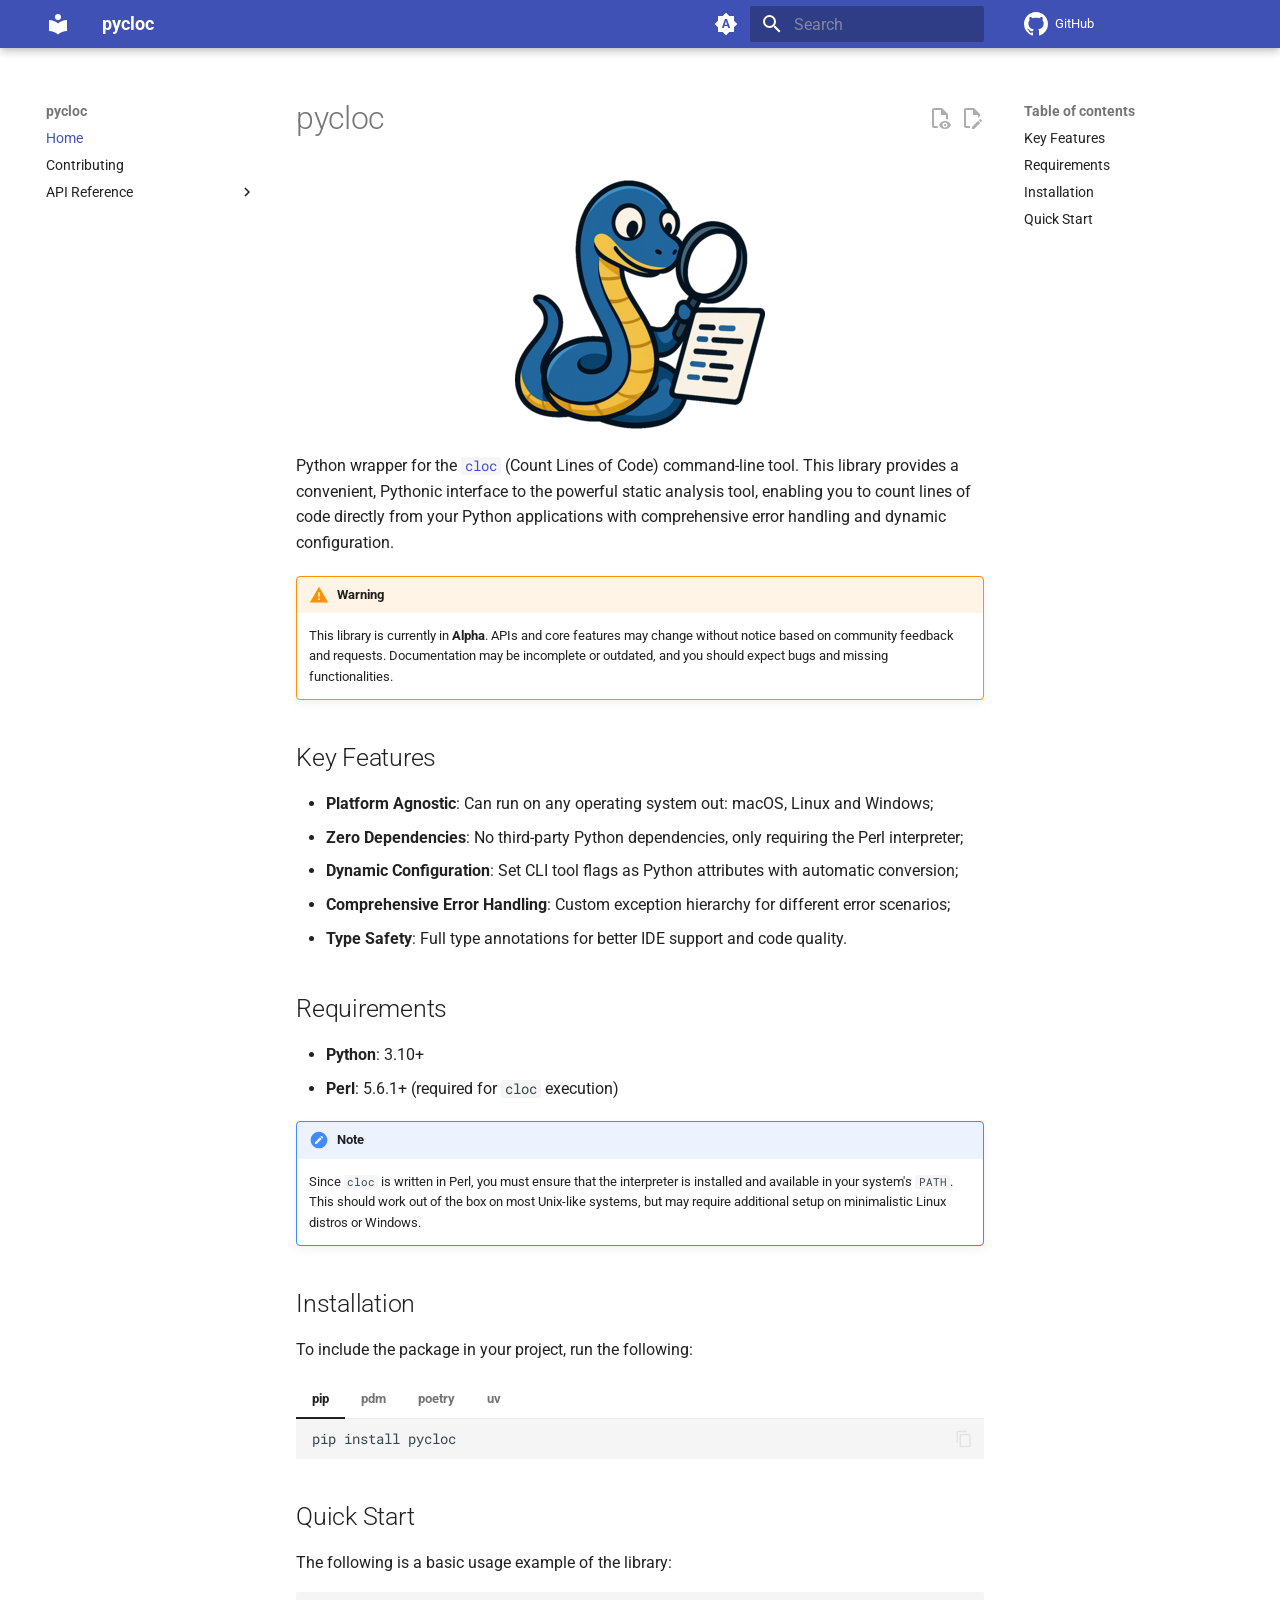
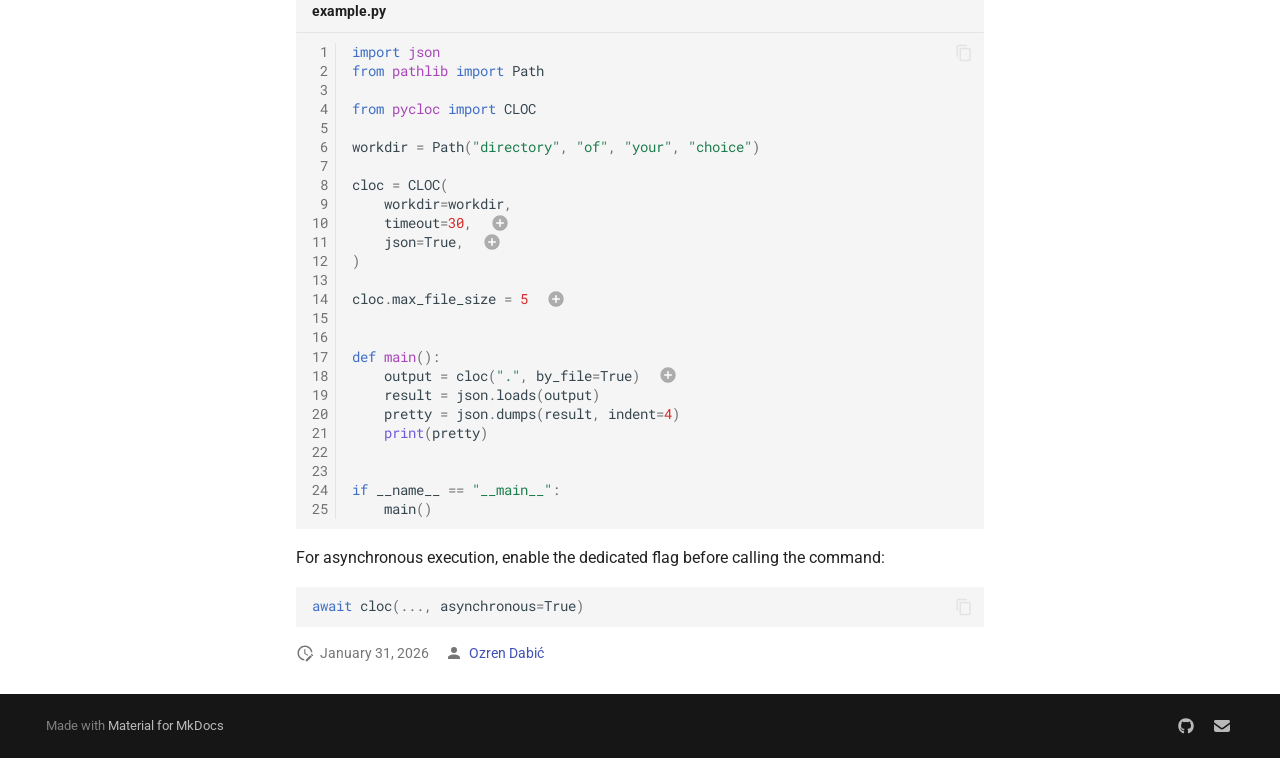
==== commit 65a5857d: "Deployed f626677 with MkDocs version: 1.6.1" ====
--- a/index.html
+++ b/index.html
@@ -52,4 +52,4 @@
 </span><span id=__span-4-24><a id=__codelineno-4-24 name=__codelineno-4-24></a><span class=k>if</span> <span class=vm>__name__</span> <span class=o>==</span> <span class=s2>&quot;__main__&quot;</span><span class=p>:</span>
 </span><span id=__span-4-25><a id=__codelineno-4-25 name=__codelineno-4-25></a>    <span class=n>main</span><span class=p>()</span>
 </span></code></pre></div></td></tr></table></div> <ol> <li>Configurations can be supplied within the command constructor. Types such as <code>int</code>, <code>byte</code> or <code>Path</code> are stringified. This example is equivalent to passing <code>--timeout=30</code> in CLI.</li> <li>Flags of type <code>bool</code> are serialized as on/off flags: <code>flag_name=True</code> is serialized as <code>--flag-name</code>, while <code>False</code> values are omitted entirely.</li> <li>Configurations can also be specified through attribute setters. Note that specifying configurations this way <strong>will</strong> modify the instance.</li> <li>Runs the command! You can also specify additional configurations prior to execution. Note that configurations applied this way <strong>do not</strong> modify the instance.</li> </ol> <p>For asynchronous execution, enable the dedicated flag before calling the command:</p> <div class="language-python highlight"><pre><span></span><code><span id=__span-5-1><a id=__codelineno-5-1 name=__codelineno-5-1 href=#__codelineno-5-1></a><span class=k>await</span> <span class=n>cloc</span><span class=p>(</span><span class=o>...</span><span class=p>,</span> <span class=n>asynchronous</span><span class=o>=</span><span class=kc>True</span><span class=p>)</span>
-</span></code></pre></div> <aside class=md-source-file> <span class=md-source-file__fact> <span class=md-icon title="Last update"> <svg xmlns=http://www.w3.org/2000/svg viewbox="0 0 24 24"><path d="M21 13.1c-.1 0-.3.1-.4.2l-1 1 2.1 2.1 1-1c.2-.2.2-.6 0-.8l-1.3-1.3c-.1-.1-.2-.2-.4-.2m-1.9 1.8-6.1 6V23h2.1l6.1-6.1zM12.5 7v5.2l4 2.4-1 1L11 13V7zM11 21.9c-5.1-.5-9-4.8-9-9.9C2 6.5 6.5 2 12 2c5.3 0 9.6 4.1 10 9.3-.3-.1-.6-.2-1-.2s-.7.1-1 .2C19.6 7.2 16.2 4 12 4c-4.4 0-8 3.6-8 8 0 4.1 3.1 7.5 7.1 7.9l-.1.2z"/></svg> </span> <span class="git-revision-date-localized-plugin git-revision-date-localized-plugin-date" title="January 17, 2026 17:20:25 UTC">January 17, 2026</span> </span> <span class=md-source-file__fact> <span class=md-icon title=Contributors> <svg xmlns=http://www.w3.org/2000/svg viewbox="0 0 24 24"><path d="M12 4a4 4 0 0 1 4 4 4 4 0 0 1-4 4 4 4 0 0 1-4-4 4 4 0 0 1 4-4m0 10c4.42 0 8 1.79 8 4v2H4v-2c0-2.21 3.58-4 8-4"/></svg> </span> <nav> <a href=mailto:stefanocamp187@gmail.com>StefanoStone</a> </nav> </span> </aside> </article> </div> <script>var target=document.getElementById(location.hash.slice(1));target&&target.name&&(target.checked=target.name.startsWith("__tabbed_"))</script> </div> </main> <footer class=md-footer> <div class="md-footer-meta md-typeset"> <div class="md-footer-meta__inner md-grid"> <div class=md-copyright> Made with <a href=https://squidfunk.github.io/mkdocs-material/ target=_blank rel=noopener> Material for MkDocs </a> </div> <div class=md-social> <a href=https://github.com/PyCLOC target=_blank rel=noopener title="CLOC GitHub Organisation" class=md-social__link> <svg xmlns=http://www.w3.org/2000/svg viewbox="0 0 512 512"><!-- Font Awesome Free 7.1.0 by @fontawesome - https://fontawesome.com License - https://fontawesome.com/license/free (Icons: CC BY 4.0, Fonts: SIL OFL 1.1, Code: MIT License) Copyright 2025 Fonticons, Inc.--><path d="M173.9 397.4c0 2-2.3 3.6-5.2 3.6-3.3.3-5.6-1.3-5.6-3.6 0-2 2.3-3.6 5.2-3.6 3-.3 5.6 1.3 5.6 3.6m-31.1-4.5c-.7 2 1.3 4.3 4.3 4.9 2.6 1 5.6 0 6.2-2s-1.3-4.3-4.3-5.2c-2.6-.7-5.5.3-6.2 2.3m44.2-1.7c-2.9.7-4.9 2.6-4.6 4.9.3 2 2.9 3.3 5.9 2.6 2.9-.7 4.9-2.6 4.6-4.6-.3-1.9-3-3.2-5.9-2.9M252.8 8C114.1 8 8 113.3 8 252c0 110.9 69.8 205.8 169.5 239.2 12.8 2.3 17.3-5.6 17.3-12.1 0-6.2-.3-40.4-.3-61.4 0 0-70 15-84.7-29.8 0 0-11.4-29.1-27.8-36.6 0 0-22.9-15.7 1.6-15.4 0 0 24.9 2 38.6 25.8 21.9 38.6 58.6 27.5 72.9 20.9 2.3-16 8.8-27.1 16-33.7-55.9-6.2-112.3-14.3-112.3-110.5 0-27.5 7.6-41.3 23.6-58.9-2.6-6.5-11.1-33.3 2.6-67.9 20.9-6.5 69 27 69 27 20-5.6 41.5-8.5 62.8-8.5s42.8 2.9 62.8 8.5c0 0 48.1-33.6 69-27 13.7 34.7 5.2 61.4 2.6 67.9 16 17.7 25.8 31.5 25.8 58.9 0 96.5-58.9 104.2-114.8 110.5 9.2 7.9 17 22.9 17 46.4 0 33.7-.3 75.4-.3 83.6 0 6.5 4.6 14.4 17.3 12.1C436.2 457.8 504 362.9 504 252 504 113.3 391.5 8 252.8 8M105.2 352.9c-1.3 1-1 3.3.7 5.2 1.6 1.6 3.9 2.3 5.2 1 1.3-1 1-3.3-.7-5.2-1.6-1.6-3.9-2.3-5.2-1m-10.8-8.1c-.7 1.3.3 2.9 2.3 3.9 1.6 1 3.6.7 4.3-.7.7-1.3-.3-2.9-2.3-3.9-2-.6-3.6-.3-4.3.7m32.4 35.6c-1.6 1.3-1 4.3 1.3 6.2 2.3 2.3 5.2 2.6 6.5 1 1.3-1.3.7-4.3-1.3-6.2-2.2-2.3-5.2-2.6-6.5-1m-11.4-14.7c-1.6 1-1.6 3.6 0 5.9s4.3 3.3 5.6 2.3c1.6-1.3 1.6-3.9 0-6.2-1.4-2.3-4-3.3-5.6-2"/></svg> </a> <a href=mailto:pycloc.maintainers@gmail.com target=_blank rel=noopener title="Email the team" class=md-social__link> <svg xmlns=http://www.w3.org/2000/svg viewbox="0 0 512 512"><!-- Font Awesome Free 7.1.0 by @fontawesome - https://fontawesome.com License - https://fontawesome.com/license/free (Icons: CC BY 4.0, Fonts: SIL OFL 1.1, Code: MIT License) Copyright 2025 Fonticons, Inc.--><path d="M48 64C21.5 64 0 85.5 0 112c0 15.1 7.1 29.3 19.2 38.4l208 156a48 48 0 0 0 57.6 0l208-156c12.1-9.1 19.2-23.3 19.2-38.4 0-26.5-21.5-48-48-48zM0 196v188c0 35.3 28.7 64 64 64h384c35.3 0 64-28.7 64-64V196L313.6 344.8c-34.1 25.6-81.1 25.6-115.2 0z"/></svg> </a> </div> </div> </div> </footer> </div> <div class=md-dialog data-md-component=dialog> <div class="md-dialog__inner md-typeset"></div> </div> <script id=__config type=application/json>{"annotate": null, "base": ".", "features": ["content.action.edit", "content.action.view", "content.code.annotate", "content.code.copy"], "search": "assets/javascripts/workers/search.7a47a382.min.js", "tags": null, "translations": {"clipboard.copied": "Copied to clipboard", "clipboard.copy": "Copy to clipboard", "search.result.more.one": "1 more on this page", "search.result.more.other": "# more on this page", "search.result.none": "No matching documents", "search.result.one": "1 matching document", "search.result.other": "# matching documents", "search.result.placeholder": "Type to start searching", "search.result.term.missing": "Missing", "select.version": "Select version"}, "version": null}</script> <script src=assets/javascripts/bundle.e71a0d61.min.js></script> <script src=js/open_in_new_tab.js></script> </body> </html>+</span></code></pre></div> <aside class=md-source-file> <span class=md-source-file__fact> <span class=md-icon title="Last update"> <svg xmlns=http://www.w3.org/2000/svg viewbox="0 0 24 24"><path d="M21 13.1c-.1 0-.3.1-.4.2l-1 1 2.1 2.1 1-1c.2-.2.2-.6 0-.8l-1.3-1.3c-.1-.1-.2-.2-.4-.2m-1.9 1.8-6.1 6V23h2.1l6.1-6.1zM12.5 7v5.2l4 2.4-1 1L11 13V7zM11 21.9c-5.1-.5-9-4.8-9-9.9C2 6.5 6.5 2 12 2c5.3 0 9.6 4.1 10 9.3-.3-.1-.6-.2-1-.2s-.7.1-1 .2C19.6 7.2 16.2 4 12 4c-4.4 0-8 3.6-8 8 0 4.1 3.1 7.5 7.1 7.9l-.1.2z"/></svg> </span> <span class="git-revision-date-localized-plugin git-revision-date-localized-plugin-date" title="January 31, 2026 17:32:42 UTC">January 31, 2026</span> </span> <span class=md-source-file__fact> <span class=md-icon title=Contributors> <svg xmlns=http://www.w3.org/2000/svg viewbox="0 0 24 24"><path d="M12 4a4 4 0 0 1 4 4 4 4 0 0 1-4 4 4 4 0 0 1-4-4 4 4 0 0 1 4-4m0 10c4.42 0 8 1.79 8 4v2H4v-2c0-2.21 3.58-4 8-4"/></svg> </span> <nav> <a href=mailto:dabic.ozren@gmail.com>Ozren Dabić</a> </nav> </span> </aside> </article> </div> <script>var target=document.getElementById(location.hash.slice(1));target&&target.name&&(target.checked=target.name.startsWith("__tabbed_"))</script> </div> </main> <footer class=md-footer> <div class="md-footer-meta md-typeset"> <div class="md-footer-meta__inner md-grid"> <div class=md-copyright> Made with <a href=https://squidfunk.github.io/mkdocs-material/ target=_blank rel=noopener> Material for MkDocs </a> </div> <div class=md-social> <a href=https://github.com/PyCLOC target=_blank rel=noopener title="CLOC GitHub Organisation" class=md-social__link> <svg xmlns=http://www.w3.org/2000/svg viewbox="0 0 512 512"><!-- Font Awesome Free 7.1.0 by @fontawesome - https://fontawesome.com License - https://fontawesome.com/license/free (Icons: CC BY 4.0, Fonts: SIL OFL 1.1, Code: MIT License) Copyright 2025 Fonticons, Inc.--><path d="M173.9 397.4c0 2-2.3 3.6-5.2 3.6-3.3.3-5.6-1.3-5.6-3.6 0-2 2.3-3.6 5.2-3.6 3-.3 5.6 1.3 5.6 3.6m-31.1-4.5c-.7 2 1.3 4.3 4.3 4.9 2.6 1 5.6 0 6.2-2s-1.3-4.3-4.3-5.2c-2.6-.7-5.5.3-6.2 2.3m44.2-1.7c-2.9.7-4.9 2.6-4.6 4.9.3 2 2.9 3.3 5.9 2.6 2.9-.7 4.9-2.6 4.6-4.6-.3-1.9-3-3.2-5.9-2.9M252.8 8C114.1 8 8 113.3 8 252c0 110.9 69.8 205.8 169.5 239.2 12.8 2.3 17.3-5.6 17.3-12.1 0-6.2-.3-40.4-.3-61.4 0 0-70 15-84.7-29.8 0 0-11.4-29.1-27.8-36.6 0 0-22.9-15.7 1.6-15.4 0 0 24.9 2 38.6 25.8 21.9 38.6 58.6 27.5 72.9 20.9 2.3-16 8.8-27.1 16-33.7-55.9-6.2-112.3-14.3-112.3-110.5 0-27.5 7.6-41.3 23.6-58.9-2.6-6.5-11.1-33.3 2.6-67.9 20.9-6.5 69 27 69 27 20-5.6 41.5-8.5 62.8-8.5s42.8 2.9 62.8 8.5c0 0 48.1-33.6 69-27 13.7 34.7 5.2 61.4 2.6 67.9 16 17.7 25.8 31.5 25.8 58.9 0 96.5-58.9 104.2-114.8 110.5 9.2 7.9 17 22.9 17 46.4 0 33.7-.3 75.4-.3 83.6 0 6.5 4.6 14.4 17.3 12.1C436.2 457.8 504 362.9 504 252 504 113.3 391.5 8 252.8 8M105.2 352.9c-1.3 1-1 3.3.7 5.2 1.6 1.6 3.9 2.3 5.2 1 1.3-1 1-3.3-.7-5.2-1.6-1.6-3.9-2.3-5.2-1m-10.8-8.1c-.7 1.3.3 2.9 2.3 3.9 1.6 1 3.6.7 4.3-.7.7-1.3-.3-2.9-2.3-3.9-2-.6-3.6-.3-4.3.7m32.4 35.6c-1.6 1.3-1 4.3 1.3 6.2 2.3 2.3 5.2 2.6 6.5 1 1.3-1.3.7-4.3-1.3-6.2-2.2-2.3-5.2-2.6-6.5-1m-11.4-14.7c-1.6 1-1.6 3.6 0 5.9s4.3 3.3 5.6 2.3c1.6-1.3 1.6-3.9 0-6.2-1.4-2.3-4-3.3-5.6-2"/></svg> </a> <a href=mailto:pycloc.maintainers@gmail.com target=_blank rel=noopener title="Email the team" class=md-social__link> <svg xmlns=http://www.w3.org/2000/svg viewbox="0 0 512 512"><!-- Font Awesome Free 7.1.0 by @fontawesome - https://fontawesome.com License - https://fontawesome.com/license/free (Icons: CC BY 4.0, Fonts: SIL OFL 1.1, Code: MIT License) Copyright 2025 Fonticons, Inc.--><path d="M48 64C21.5 64 0 85.5 0 112c0 15.1 7.1 29.3 19.2 38.4l208 156a48 48 0 0 0 57.6 0l208-156c12.1-9.1 19.2-23.3 19.2-38.4 0-26.5-21.5-48-48-48zM0 196v188c0 35.3 28.7 64 64 64h384c35.3 0 64-28.7 64-64V196L313.6 344.8c-34.1 25.6-81.1 25.6-115.2 0z"/></svg> </a> </div> </div> </div> </footer> </div> <div class=md-dialog data-md-component=dialog> <div class="md-dialog__inner md-typeset"></div> </div> <script id=__config type=application/json>{"annotate": null, "base": ".", "features": ["content.action.edit", "content.action.view", "content.code.annotate", "content.code.copy"], "search": "assets/javascripts/workers/search.7a47a382.min.js", "tags": null, "translations": {"clipboard.copied": "Copied to clipboard", "clipboard.copy": "Copy to clipboard", "search.result.more.one": "1 more on this page", "search.result.more.other": "# more on this page", "search.result.none": "No matching documents", "search.result.one": "1 matching document", "search.result.other": "# matching documents", "search.result.placeholder": "Type to start searching", "search.result.term.missing": "Missing", "select.version": "Select version"}, "version": null}</script> <script src=assets/javascripts/bundle.e71a0d61.min.js></script> <script src=js/open_in_new_tab.js></script> </body> </html>
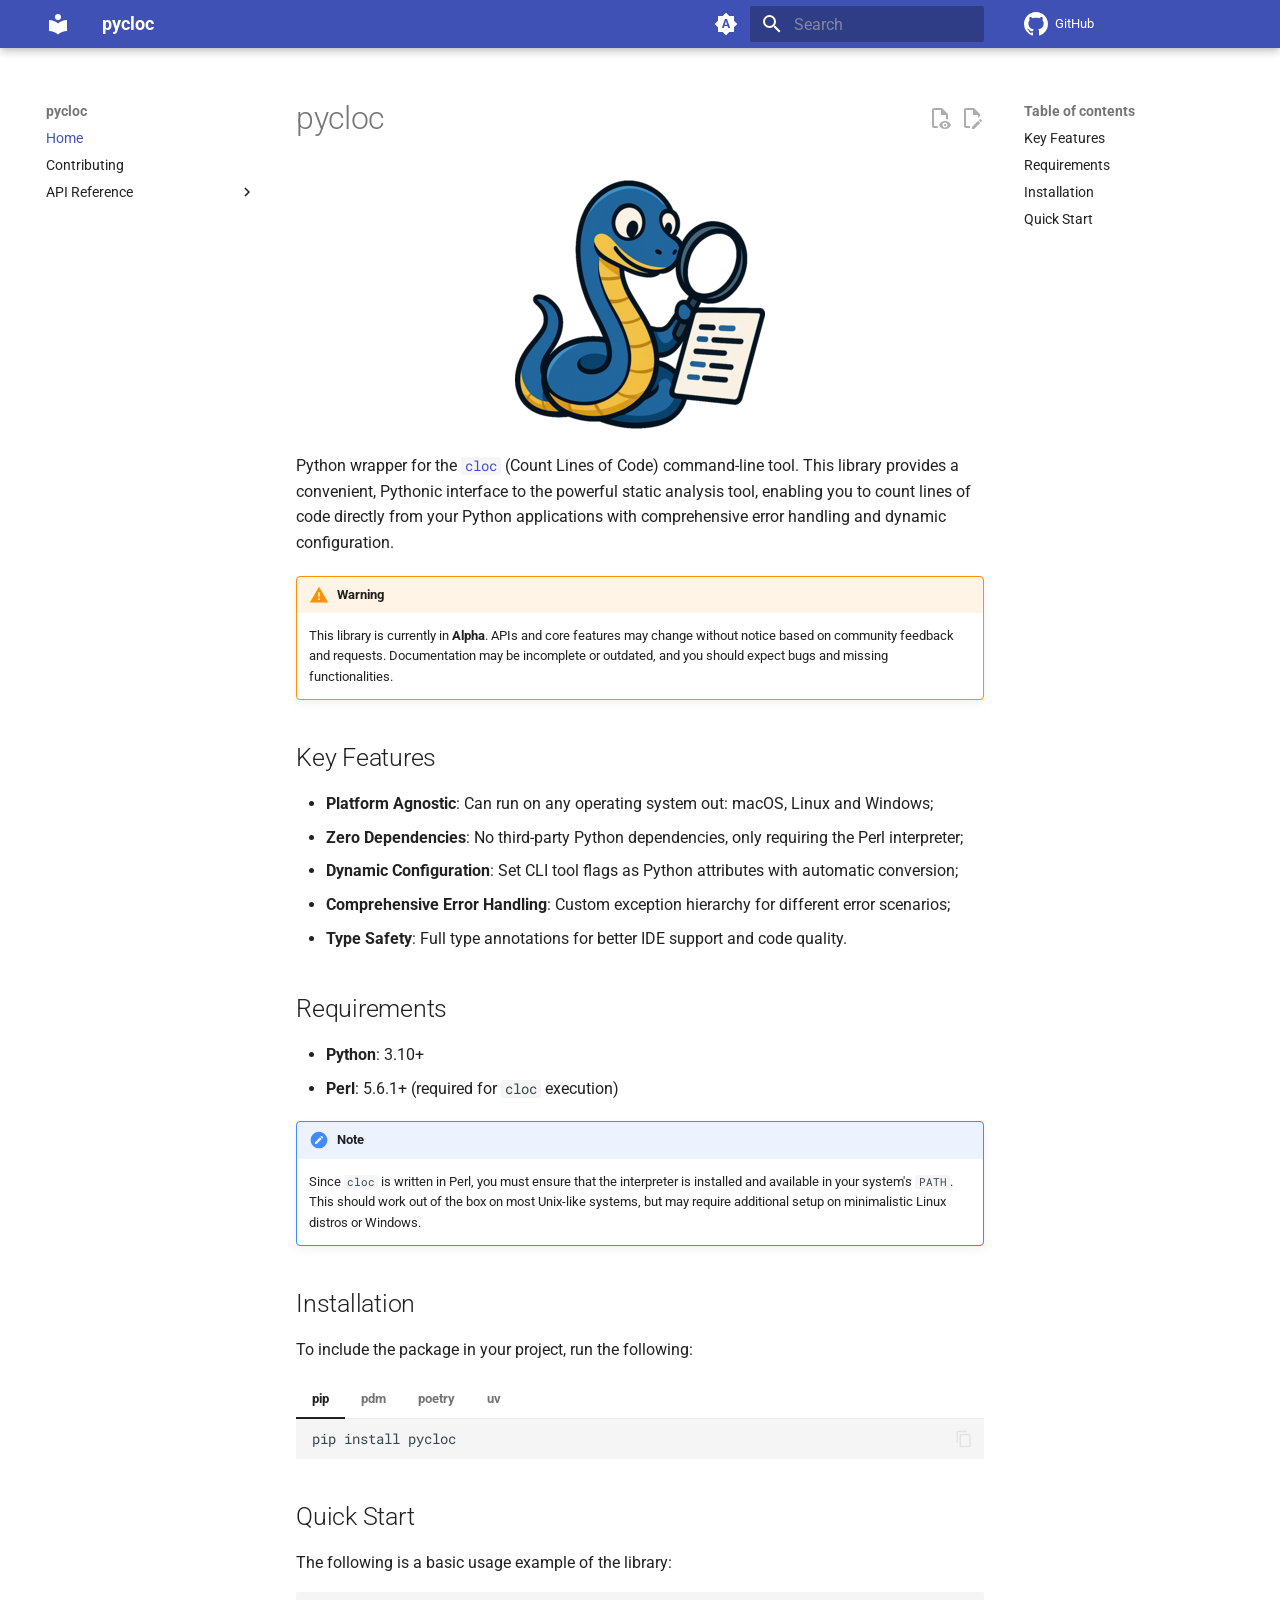
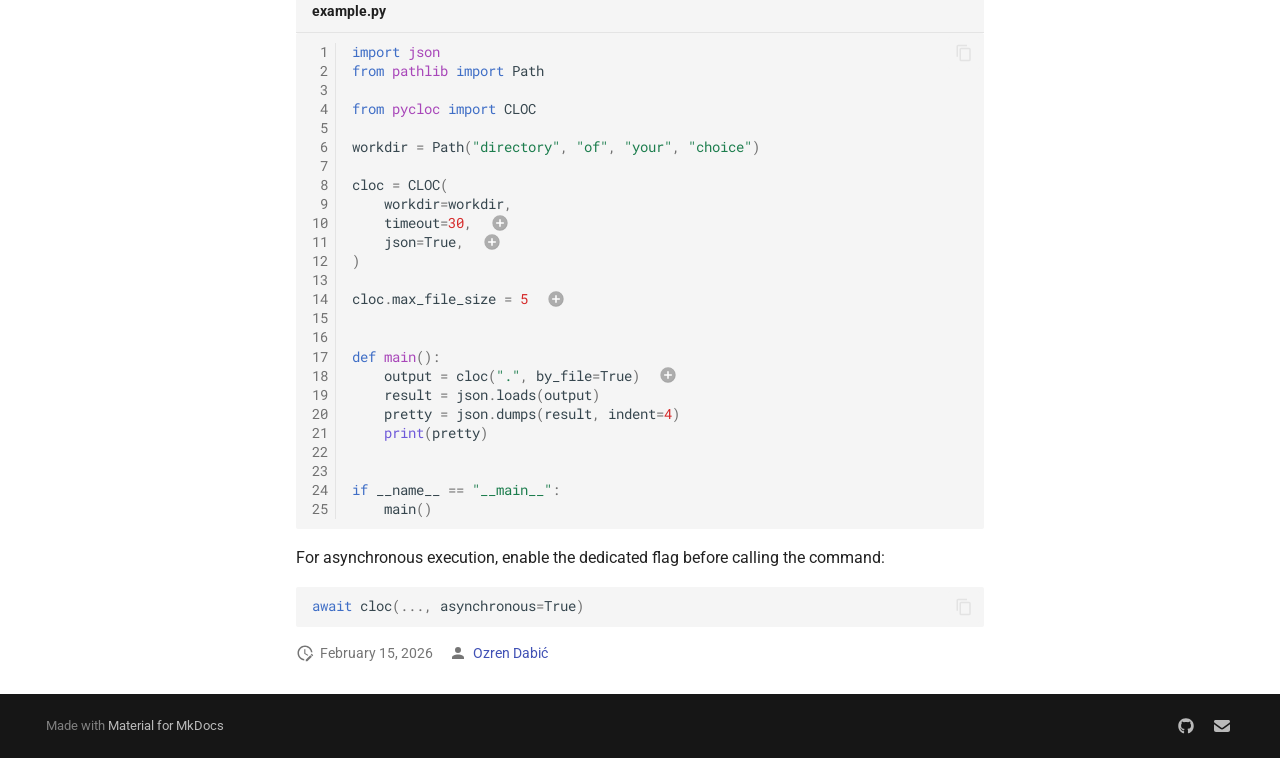
==== commit 0fd0e885: "Deployed ffd8fdd with MkDocs version: 1.6.1" ====
--- a/index.html
+++ b/index.html
@@ -1,4 +1,4 @@
-<!doctype html><html lang=en class=no-js> <head><meta charset=utf-8><meta name=viewport content="width=device-width,initial-scale=1"><meta name=description content="Python wrapper for the cloc CLI tool"><meta name=author content="Ozren Dabić"><link href=https://pycloc.github.io/pycloc/ rel=canonical><link href=contributing/ rel=next><link rel=icon href=assets/images/pycloc.ico><meta name=generator content="mkdocs-1.6.1, mkdocs-material-9.7.0"><title>pycloc</title><link rel=stylesheet href=assets/stylesheets/main.618322db.min.css><link rel=stylesheet href=assets/stylesheets/palette.ab4e12ef.min.css><link rel=preconnect href=https://fonts.gstatic.com crossorigin><link rel=stylesheet href="https://fonts.googleapis.com/css?family=Roboto:300,300i,400,400i,700,700i%7CRoboto+Mono:400,400i,700,700i&display=fallback"><style>:root{--md-text-font:"Roboto";--md-code-font:"Roboto Mono"}</style><link rel=stylesheet href=assets/_mkdocstrings.css><link rel=stylesheet href=css/style.css><script>__md_scope=new URL(".",location),__md_hash=e=>[...e].reduce(((e,_)=>(e<<5)-e+_.charCodeAt(0)),0),__md_get=(e,_=localStorage,t=__md_scope)=>JSON.parse(_.getItem(t.pathname+"."+e)),__md_set=(e,_,t=localStorage,a=__md_scope)=>{try{t.setItem(a.pathname+"."+e,JSON.stringify(_))}catch(e){}}</script></head> <body dir=ltr data-md-color-scheme=default data-md-color-primary=indigo data-md-color-accent=indigo> <input class=md-toggle data-md-toggle=drawer type=checkbox id=__drawer autocomplete=off> <input class=md-toggle data-md-toggle=search type=checkbox id=__search autocomplete=off> <label class=md-overlay for=__drawer></label> <div data-md-component=skip> <a href=#pycloc class=md-skip> Skip to content </a> </div> <div data-md-component=announce> </div> <header class="md-header md-header--shadow" data-md-component=header> <nav class="md-header__inner md-grid" aria-label=Header> <a href=. title=pycloc class="md-header__button md-logo" aria-label=pycloc data-md-component=logo> <svg xmlns=http://www.w3.org/2000/svg viewbox="0 0 24 24"><path d="M12 8a3 3 0 0 0 3-3 3 3 0 0 0-3-3 3 3 0 0 0-3 3 3 3 0 0 0 3 3m0 3.54C9.64 9.35 6.5 8 3 8v11c3.5 0 6.64 1.35 9 3.54 2.36-2.19 5.5-3.54 9-3.54V8c-3.5 0-6.64 1.35-9 3.54"/></svg> </a> <label class="md-header__button md-icon" for=__drawer> <svg xmlns=http://www.w3.org/2000/svg viewbox="0 0 24 24"><path d="M3 6h18v2H3zm0 5h18v2H3zm0 5h18v2H3z"/></svg> </label> <div class=md-header__title data-md-component=header-title> <div class=md-header__ellipsis> <div class=md-header__topic> <span class=md-ellipsis> pycloc </span> </div> <div class=md-header__topic data-md-component=header-topic> <span class=md-ellipsis> Home </span> </div> </div> </div> <form class=md-header__option data-md-component=palette> <input class=md-option data-md-color-media=(prefers-color-scheme) data-md-color-scheme=default data-md-color-primary=indigo data-md-color-accent=indigo aria-label="Switch to light mode" type=radio name=__palette id=__palette_0> <label class="md-header__button md-icon" title="Switch to light mode" for=__palette_1 hidden> <svg xmlns=http://www.w3.org/2000/svg viewbox="0 0 24 24"><path d="m14.3 16-.7-2h-3.2l-.7 2H7.8L11 7h2l3.2 9zM20 8.69V4h-4.69L12 .69 8.69 4H4v4.69L.69 12 4 15.31V20h4.69L12 23.31 15.31 20H20v-4.69L23.31 12zm-9.15 3.96h2.3L12 9z"/></svg> </label> <input class=md-option data-md-color-media="(prefers-color-scheme: light)" data-md-color-scheme=default data-md-color-primary=indigo data-md-color-accent=indigo aria-label="Switch to dark mode" type=radio name=__palette id=__palette_1> <label class="md-header__button md-icon" title="Switch to dark mode" for=__palette_2 hidden> <svg xmlns=http://www.w3.org/2000/svg viewbox="0 0 24 24"><path d="M12 8a4 4 0 0 0-4 4 4 4 0 0 0 4 4 4 4 0 0 0 4-4 4 4 0 0 0-4-4m0 10a6 6 0 0 1-6-6 6 6 0 0 1 6-6 6 6 0 0 1 6 6 6 6 0 0 1-6 6m8-9.31V4h-4.69L12 .69 8.69 4H4v4.69L.69 12 4 15.31V20h4.69L12 23.31 15.31 20H20v-4.69L23.31 12z"/></svg> </label> <input class=md-option data-md-color-media="(prefers-color-scheme: dark)" data-md-color-scheme=slate data-md-color-primary=indigo data-md-color-accent=indigo aria-label="Switch to system preference" type=radio name=__palette id=__palette_2> <label class="md-header__button md-icon" title="Switch to system preference" for=__palette_0 hidden> <svg xmlns=http://www.w3.org/2000/svg viewbox="0 0 24 24"><path d="M12 18c-.89 0-1.74-.2-2.5-.55C11.56 16.5 13 14.42 13 12s-1.44-4.5-3.5-5.45C10.26 6.2 11.11 6 12 6a6 6 0 0 1 6 6 6 6 0 0 1-6 6m8-9.31V4h-4.69L12 .69 8.69 4H4v4.69L.69 12 4 15.31V20h4.69L12 23.31 15.31 20H20v-4.69L23.31 12z"/></svg> </label> </form> <script>var palette=__md_get("__palette");if(palette&&palette.color){if("(prefers-color-scheme)"===palette.color.media){var media=matchMedia("(prefers-color-scheme: light)"),input=document.querySelector(media.matches?"[data-md-color-media='(prefers-color-scheme: light)']":"[data-md-color-media='(prefers-color-scheme: dark)']");palette.color.media=input.getAttribute("data-md-color-media"),palette.color.scheme=input.getAttribute("data-md-color-scheme"),palette.color.primary=input.getAttribute("data-md-color-primary"),palette.color.accent=input.getAttribute("data-md-color-accent")}for(var[key,value]of Object.entries(palette.color))document.body.setAttribute("data-md-color-"+key,value)}</script> <label class="md-header__button md-icon" for=__search> <svg xmlns=http://www.w3.org/2000/svg viewbox="0 0 24 24"><path d="M9.5 3A6.5 6.5 0 0 1 16 9.5c0 1.61-.59 3.09-1.56 4.23l.27.27h.79l5 5-1.5 1.5-5-5v-.79l-.27-.27A6.52 6.52 0 0 1 9.5 16 6.5 6.5 0 0 1 3 9.5 6.5 6.5 0 0 1 9.5 3m0 2C7 5 5 7 5 9.5S7 14 9.5 14 14 12 14 9.5 12 5 9.5 5"/></svg> </label> <div class=md-search data-md-component=search role=dialog> <label class=md-search__overlay for=__search></label> <div class=md-search__inner role=search> <form class=md-search__form name=search> <input type=text class=md-search__input name=query aria-label=Search placeholder=Search autocapitalize=off autocorrect=off autocomplete=off spellcheck=false data-md-component=search-query required> <label class="md-search__icon md-icon" for=__search> <svg xmlns=http://www.w3.org/2000/svg viewbox="0 0 24 24"><path d="M9.5 3A6.5 6.5 0 0 1 16 9.5c0 1.61-.59 3.09-1.56 4.23l.27.27h.79l5 5-1.5 1.5-5-5v-.79l-.27-.27A6.52 6.52 0 0 1 9.5 16 6.5 6.5 0 0 1 3 9.5 6.5 6.5 0 0 1 9.5 3m0 2C7 5 5 7 5 9.5S7 14 9.5 14 14 12 14 9.5 12 5 9.5 5"/></svg> <svg xmlns=http://www.w3.org/2000/svg viewbox="0 0 24 24"><path d="M20 11v2H8l5.5 5.5-1.42 1.42L4.16 12l7.92-7.92L13.5 5.5 8 11z"/></svg> </label> <nav class=md-search__options aria-label=Search> <button type=reset class="md-search__icon md-icon" title=Clear aria-label=Clear tabindex=-1> <svg xmlns=http://www.w3.org/2000/svg viewbox="0 0 24 24"><path d="M19 6.41 17.59 5 12 10.59 6.41 5 5 6.41 10.59 12 5 17.59 6.41 19 12 13.41 17.59 19 19 17.59 13.41 12z"/></svg> </button> </nav> </form> <div class=md-search__output> <div class=md-search__scrollwrap tabindex=0 data-md-scrollfix> <div class=md-search-result data-md-component=search-result> <div class=md-search-result__meta> Initializing search </div> <ol class=md-search-result__list role=presentation></ol> </div> </div> </div> </div> </div> <div class=md-header__source> <a href=https://github.com/pycloc/pycloc title="Go to repository" class=md-source data-md-component=source> <div class="md-source__icon md-icon"> <svg xmlns=http://www.w3.org/2000/svg viewbox="0 0 16 16"><path d="M8 0c4.42 0 8 3.58 8 8a8.01 8.01 0 0 1-5.45 7.59c-.4.08-.55-.17-.55-.38 0-.27.01-1.13.01-2.2 0-.75-.25-1.23-.54-1.48 1.78-.2 3.65-.88 3.65-3.95 0-.88-.31-1.59-.82-2.15.08-.2.36-1.02-.08-2.12 0 0-.67-.22-2.2.82-.64-.18-1.32-.27-2-.27s-1.36.09-2 .27c-1.53-1.03-2.2-.82-2.2-.82-.44 1.1-.16 1.92-.08 2.12-.51.56-.82 1.28-.82 2.15 0 3.06 1.86 3.75 3.64 3.95-.23.2-.44.55-.51 1.07-.46.21-1.61.55-2.33-.66-.15-.24-.6-.83-1.23-.82-.67.01-.27.38.01.53.34.19.73.9.82 1.13.16.45.68 1.31 2.69.94 0 .67.01 1.3.01 1.49 0 .21-.15.45-.55.38A7.995 7.995 0 0 1 0 8c0-4.42 3.58-8 8-8"/></svg> </div> <div class=md-source__repository> GitHub </div> </a> </div> </nav> </header> <div class=md-container data-md-component=container> <main class=md-main data-md-component=main> <div class="md-main__inner md-grid"> <div class="md-sidebar md-sidebar--primary" data-md-component=sidebar data-md-type=navigation> <div class=md-sidebar__scrollwrap> <div class=md-sidebar__inner> <nav class="md-nav md-nav--primary" aria-label=Navigation data-md-level=0> <label class=md-nav__title for=__drawer> <a href=. title=pycloc class="md-nav__button md-logo" aria-label=pycloc data-md-component=logo> <svg xmlns=http://www.w3.org/2000/svg viewbox="0 0 24 24"><path d="M12 8a3 3 0 0 0 3-3 3 3 0 0 0-3-3 3 3 0 0 0-3 3 3 3 0 0 0 3 3m0 3.54C9.64 9.35 6.5 8 3 8v11c3.5 0 6.64 1.35 9 3.54 2.36-2.19 5.5-3.54 9-3.54V8c-3.5 0-6.64 1.35-9 3.54"/></svg> </a> pycloc </label> <div class=md-nav__source> <a href=https://github.com/pycloc/pycloc title="Go to repository" class=md-source data-md-component=source> <div class="md-source__icon md-icon"> <svg xmlns=http://www.w3.org/2000/svg viewbox="0 0 16 16"><path d="M8 0c4.42 0 8 3.58 8 8a8.01 8.01 0 0 1-5.45 7.59c-.4.08-.55-.17-.55-.38 0-.27.01-1.13.01-2.2 0-.75-.25-1.23-.54-1.48 1.78-.2 3.65-.88 3.65-3.95 0-.88-.31-1.59-.82-2.15.08-.2.36-1.02-.08-2.12 0 0-.67-.22-2.2.82-.64-.18-1.32-.27-2-.27s-1.36.09-2 .27c-1.53-1.03-2.2-.82-2.2-.82-.44 1.1-.16 1.92-.08 2.12-.51.56-.82 1.28-.82 2.15 0 3.06 1.86 3.75 3.64 3.95-.23.2-.44.55-.51 1.07-.46.21-1.61.55-2.33-.66-.15-.24-.6-.83-1.23-.82-.67.01-.27.38.01.53.34.19.73.9.82 1.13.16.45.68 1.31 2.69.94 0 .67.01 1.3.01 1.49 0 .21-.15.45-.55.38A7.995 7.995 0 0 1 0 8c0-4.42 3.58-8 8-8"/></svg> </div> <div class=md-source__repository> GitHub </div> </a> </div> <ul class=md-nav__list data-md-scrollfix> <li class="md-nav__item md-nav__item--active"> <input class="md-nav__toggle md-toggle" type=checkbox id=__toc> <label class="md-nav__link md-nav__link--active" for=__toc> <span class=md-ellipsis> Home </span> <span class="md-nav__icon md-icon"></span> </label> <a href=. class="md-nav__link md-nav__link--active"> <span class=md-ellipsis> Home </span> </a> <nav class="md-nav md-nav--secondary" aria-label="Table of contents"> <label class=md-nav__title for=__toc> <span class="md-nav__icon md-icon"></span> Table of contents </label> <ul class=md-nav__list data-md-component=toc data-md-scrollfix> <li class=md-nav__item> <a href=#key-features class=md-nav__link> <span class=md-ellipsis> Key Features </span> </a> </li> <li class=md-nav__item> <a href=#requirements class=md-nav__link> <span class=md-ellipsis> Requirements </span> </a> </li> <li class=md-nav__item> <a href=#installation class=md-nav__link> <span class=md-ellipsis> Installation </span> </a> </li> <li class=md-nav__item> <a href=#quick-start class=md-nav__link> <span class=md-ellipsis> Quick Start </span> </a> </li> </ul> </nav> </li> <li class=md-nav__item> <a href=contributing/ class=md-nav__link> <span class=md-ellipsis> Contributing </span> </a> </li> <li class="md-nav__item md-nav__item--nested"> <input class="md-nav__toggle md-toggle " type=checkbox id=__nav_3> <label class=md-nav__link for=__nav_3 id=__nav_3_label tabindex=0> <span class=md-ellipsis> API Reference </span> <span class="md-nav__icon md-icon"></span> </label> <nav class=md-nav data-md-level=1 aria-labelledby=__nav_3_label aria-expanded=false> <label class=md-nav__title for=__nav_3> <span class="md-nav__icon md-icon"></span> API Reference </label> <ul class=md-nav__list data-md-scrollfix> <li class="md-nav__item md-nav__item--nested"> <input class="md-nav__toggle md-toggle " type=checkbox id=__nav_3_1> <label class=md-nav__link for=__nav_3_1 id=__nav_3_1_label tabindex=0> <span class=md-ellipsis> pycloc </span> <span class="md-nav__icon md-icon"></span> </label> <nav class=md-nav data-md-level=2 aria-labelledby=__nav_3_1_label aria-expanded=false> <label class=md-nav__title for=__nav_3_1> <span class="md-nav__icon md-icon"></span> pycloc </label> <ul class=md-nav__list data-md-scrollfix> <li class=md-nav__item> <a href=api/pycloc/command/ class=md-nav__link> <span class=md-ellipsis> command </span> </a> </li> <li class=md-nav__item> <a href=api/pycloc/exceptions/ class=md-nav__link> <span class=md-ellipsis> exceptions </span> </a> </li> </ul> </nav> </li> </ul> </nav> </li> </ul> </nav> </div> </div> </div> <div class="md-sidebar md-sidebar--secondary" data-md-component=sidebar data-md-type=toc> <div class=md-sidebar__scrollwrap> <div class=md-sidebar__inner> <nav class="md-nav md-nav--secondary" aria-label="Table of contents"> <label class=md-nav__title for=__toc> <span class="md-nav__icon md-icon"></span> Table of contents </label> <ul class=md-nav__list data-md-component=toc data-md-scrollfix> <li class=md-nav__item> <a href=#key-features class=md-nav__link> <span class=md-ellipsis> Key Features </span> </a> </li> <li class=md-nav__item> <a href=#requirements class=md-nav__link> <span class=md-ellipsis> Requirements </span> </a> </li> <li class=md-nav__item> <a href=#installation class=md-nav__link> <span class=md-ellipsis> Installation </span> </a> </li> <li class=md-nav__item> <a href=#quick-start class=md-nav__link> <span class=md-ellipsis> Quick Start </span> </a> </li> </ul> </nav> </div> </div> </div> <div class=md-content data-md-component=content> <article class="md-content__inner md-typeset"> <a href=https://github.com/pycloc/pycloc/blob/main/docs/index.md title="Edit this page" class="md-content__button md-icon" rel=edit> <svg xmlns=http://www.w3.org/2000/svg viewbox="0 0 24 24"><path d="M10 20H6V4h7v5h5v3.1l2-2V8l-6-6H6c-1.1 0-2 .9-2 2v16c0 1.1.9 2 2 2h4zm10.2-7c.1 0 .3.1.4.2l1.3 1.3c.2.2.2.6 0 .8l-1 1-2.1-2.1 1-1c.1-.1.2-.2.4-.2m0 3.9L14.1 23H12v-2.1l6.1-6.1z"/></svg> </a> <a href=https://github.com/pycloc/pycloc/raw/main/docs/index.md title="View source of this page" class="md-content__button md-icon"> <svg xmlns=http://www.w3.org/2000/svg viewbox="0 0 24 24"><path d="M17 18c.56 0 1 .44 1 1s-.44 1-1 1-1-.44-1-1 .44-1 1-1m0-3c-2.73 0-5.06 1.66-6 4 .94 2.34 3.27 4 6 4s5.06-1.66 6-4c-.94-2.34-3.27-4-6-4m0 6.5a2.5 2.5 0 0 1-2.5-2.5 2.5 2.5 0 0 1 2.5-2.5 2.5 2.5 0 0 1 2.5 2.5 2.5 2.5 0 0 1-2.5 2.5M9.27 20H6V4h7v5h5v4.07c.7.08 1.36.25 2 .49V8l-6-6H6a2 2 0 0 0-2 2v16a2 2 0 0 0 2 2h4.5a8.2 8.2 0 0 1-1.23-2"/></svg> </a> <h1 id=pycloc>pycloc<a class=headerlink href=#pycloc title="Permanent link">#</a></h1> <p align=center> <img src=assets/images/pycloc.png alt="pycloc logo"> </p> <p>Python wrapper for the <a href=https://github.com/AlDanial/cloc><code>cloc</code></a> (Count Lines of Code) command-line tool. This library provides a convenient, Pythonic interface to the powerful static analysis tool, enabling you to count lines of code directly from your Python applications with comprehensive error handling and dynamic configuration.</p> <div class="admonition warning"> <p class=admonition-title>Warning</p> <p>This library is currently in <strong>Alpha</strong>. APIs and core features may change without notice based on community feedback and requests. Documentation may be incomplete or outdated, and you should expect bugs and missing functionalities.</p> </div> <h2 id=key-features>Key Features<a class=headerlink href=#key-features title="Permanent link">#</a></h2> <ul> <li><strong>Platform Agnostic</strong>: Can run on any operating system out: macOS, Linux and Windows;</li> <li><strong>Zero Dependencies</strong>: No third-party Python dependencies, only requiring the Perl interpreter;</li> <li><strong>Dynamic Configuration</strong>: Set CLI tool flags as Python attributes with automatic conversion;</li> <li><strong>Comprehensive Error Handling</strong>: Custom exception hierarchy for different error scenarios;</li> <li><strong>Type Safety</strong>: Full type annotations for better IDE support and code quality.</li> </ul> <h2 id=requirements>Requirements<a class=headerlink href=#requirements title="Permanent link">#</a></h2> <ul> <li><strong>Python</strong>: 3.10+</li> <li><strong>Perl</strong>: 5.6.1+ (required for <code>cloc</code> execution)</li> </ul> <div class="admonition note"> <p class=admonition-title>Note</p> <p>Since <code>cloc</code> is written in Perl, you must ensure that the interpreter is installed and available in your system's <code>PATH</code>. This should work out of the box on most Unix-like systems, but may require additional setup on minimalistic Linux distros or Windows.</p> </div> <h2 id=installation>Installation<a class=headerlink href=#installation title="Permanent link">#</a></h2> <p>To include the package in your project, run the following:</p> <div class="tabbed-set tabbed-alternate" data-tabs=1:4><input checked=checked id=__tabbed_1_1 name=__tabbed_1 type=radio><input id=__tabbed_1_2 name=__tabbed_1 type=radio><input id=__tabbed_1_3 name=__tabbed_1 type=radio><input id=__tabbed_1_4 name=__tabbed_1 type=radio><div class=tabbed-labels><label for=__tabbed_1_1>pip</label><label for=__tabbed_1_2>pdm</label><label for=__tabbed_1_3>poetry</label><label for=__tabbed_1_4>uv</label></div> <div class=tabbed-content> <div class=tabbed-block> <div class="language-sh highlight"><pre><span></span><code><span id=__span-0-1><a id=__codelineno-0-1 name=__codelineno-0-1 href=#__codelineno-0-1></a>pip<span class=w> </span>install<span class=w> </span>pycloc
+<!doctype html><html lang=en class=no-js> <head><meta charset=utf-8><meta name=viewport content="width=device-width,initial-scale=1"><meta name=description content="Python wrapper for the cloc CLI tool"><meta name=author content="Ozren Dabić"><link href=https://pycloc.github.io/pycloc/ rel=canonical><link href=contributing/ rel=next><link rel=icon href=assets/images/pycloc.ico><meta name=generator content="mkdocs-1.6.1, mkdocs-material-9.7.1"><title>pycloc</title><link rel=stylesheet href=assets/stylesheets/main.484c7ddc.min.css><link rel=stylesheet href=assets/stylesheets/palette.ab4e12ef.min.css><link rel=preconnect href=https://fonts.gstatic.com crossorigin><link rel=stylesheet href="https://fonts.googleapis.com/css?family=Roboto:300,300i,400,400i,700,700i%7CRoboto+Mono:400,400i,700,700i&display=fallback"><style>:root{--md-text-font:"Roboto";--md-code-font:"Roboto Mono"}</style><link rel=stylesheet href=assets/_mkdocstrings.css><link rel=stylesheet href=css/style.css><script>__md_scope=new URL(".",location),__md_hash=e=>[...e].reduce(((e,_)=>(e<<5)-e+_.charCodeAt(0)),0),__md_get=(e,_=localStorage,t=__md_scope)=>JSON.parse(_.getItem(t.pathname+"."+e)),__md_set=(e,_,t=localStorage,a=__md_scope)=>{try{t.setItem(a.pathname+"."+e,JSON.stringify(_))}catch(e){}}</script></head> <body dir=ltr data-md-color-scheme=default data-md-color-primary=indigo data-md-color-accent=indigo> <input class=md-toggle data-md-toggle=drawer type=checkbox id=__drawer autocomplete=off> <input class=md-toggle data-md-toggle=search type=checkbox id=__search autocomplete=off> <label class=md-overlay for=__drawer></label> <div data-md-component=skip> <a href=#pycloc class=md-skip> Skip to content </a> </div> <div data-md-component=announce> </div> <header class="md-header md-header--shadow" data-md-component=header> <nav class="md-header__inner md-grid" aria-label=Header> <a href=. title=pycloc class="md-header__button md-logo" aria-label=pycloc data-md-component=logo> <svg xmlns=http://www.w3.org/2000/svg viewbox="0 0 24 24"><path d="M12 8a3 3 0 0 0 3-3 3 3 0 0 0-3-3 3 3 0 0 0-3 3 3 3 0 0 0 3 3m0 3.54C9.64 9.35 6.5 8 3 8v11c3.5 0 6.64 1.35 9 3.54 2.36-2.19 5.5-3.54 9-3.54V8c-3.5 0-6.64 1.35-9 3.54"/></svg> </a> <label class="md-header__button md-icon" for=__drawer> <svg xmlns=http://www.w3.org/2000/svg viewbox="0 0 24 24"><path d="M3 6h18v2H3zm0 5h18v2H3zm0 5h18v2H3z"/></svg> </label> <div class=md-header__title data-md-component=header-title> <div class=md-header__ellipsis> <div class=md-header__topic> <span class=md-ellipsis> pycloc </span> </div> <div class=md-header__topic data-md-component=header-topic> <span class=md-ellipsis> Home </span> </div> </div> </div> <form class=md-header__option data-md-component=palette> <input class=md-option data-md-color-media=(prefers-color-scheme) data-md-color-scheme=default data-md-color-primary=indigo data-md-color-accent=indigo aria-label="Switch to light mode" type=radio name=__palette id=__palette_0> <label class="md-header__button md-icon" title="Switch to light mode" for=__palette_1 hidden> <svg xmlns=http://www.w3.org/2000/svg viewbox="0 0 24 24"><path d="m14.3 16-.7-2h-3.2l-.7 2H7.8L11 7h2l3.2 9zM20 8.69V4h-4.69L12 .69 8.69 4H4v4.69L.69 12 4 15.31V20h4.69L12 23.31 15.31 20H20v-4.69L23.31 12zm-9.15 3.96h2.3L12 9z"/></svg> </label> <input class=md-option data-md-color-media="(prefers-color-scheme: light)" data-md-color-scheme=default data-md-color-primary=indigo data-md-color-accent=indigo aria-label="Switch to dark mode" type=radio name=__palette id=__palette_1> <label class="md-header__button md-icon" title="Switch to dark mode" for=__palette_2 hidden> <svg xmlns=http://www.w3.org/2000/svg viewbox="0 0 24 24"><path d="M12 8a4 4 0 0 0-4 4 4 4 0 0 0 4 4 4 4 0 0 0 4-4 4 4 0 0 0-4-4m0 10a6 6 0 0 1-6-6 6 6 0 0 1 6-6 6 6 0 0 1 6 6 6 6 0 0 1-6 6m8-9.31V4h-4.69L12 .69 8.69 4H4v4.69L.69 12 4 15.31V20h4.69L12 23.31 15.31 20H20v-4.69L23.31 12z"/></svg> </label> <input class=md-option data-md-color-media="(prefers-color-scheme: dark)" data-md-color-scheme=slate data-md-color-primary=indigo data-md-color-accent=indigo aria-label="Switch to system preference" type=radio name=__palette id=__palette_2> <label class="md-header__button md-icon" title="Switch to system preference" for=__palette_0 hidden> <svg xmlns=http://www.w3.org/2000/svg viewbox="0 0 24 24"><path d="M12 18c-.89 0-1.74-.2-2.5-.55C11.56 16.5 13 14.42 13 12s-1.44-4.5-3.5-5.45C10.26 6.2 11.11 6 12 6a6 6 0 0 1 6 6 6 6 0 0 1-6 6m8-9.31V4h-4.69L12 .69 8.69 4H4v4.69L.69 12 4 15.31V20h4.69L12 23.31 15.31 20H20v-4.69L23.31 12z"/></svg> </label> </form> <script>var palette=__md_get("__palette");if(palette&&palette.color){if("(prefers-color-scheme)"===palette.color.media){var media=matchMedia("(prefers-color-scheme: light)"),input=document.querySelector(media.matches?"[data-md-color-media='(prefers-color-scheme: light)']":"[data-md-color-media='(prefers-color-scheme: dark)']");palette.color.media=input.getAttribute("data-md-color-media"),palette.color.scheme=input.getAttribute("data-md-color-scheme"),palette.color.primary=input.getAttribute("data-md-color-primary"),palette.color.accent=input.getAttribute("data-md-color-accent")}for(var[key,value]of Object.entries(palette.color))document.body.setAttribute("data-md-color-"+key,value)}</script> <label class="md-header__button md-icon" for=__search> <svg xmlns=http://www.w3.org/2000/svg viewbox="0 0 24 24"><path d="M9.5 3A6.5 6.5 0 0 1 16 9.5c0 1.61-.59 3.09-1.56 4.23l.27.27h.79l5 5-1.5 1.5-5-5v-.79l-.27-.27A6.52 6.52 0 0 1 9.5 16 6.5 6.5 0 0 1 3 9.5 6.5 6.5 0 0 1 9.5 3m0 2C7 5 5 7 5 9.5S7 14 9.5 14 14 12 14 9.5 12 5 9.5 5"/></svg> </label> <div class=md-search data-md-component=search role=dialog> <label class=md-search__overlay for=__search></label> <div class=md-search__inner role=search> <form class=md-search__form name=search> <input type=text class=md-search__input name=query aria-label=Search placeholder=Search autocapitalize=off autocorrect=off autocomplete=off spellcheck=false data-md-component=search-query required> <label class="md-search__icon md-icon" for=__search> <svg xmlns=http://www.w3.org/2000/svg viewbox="0 0 24 24"><path d="M9.5 3A6.5 6.5 0 0 1 16 9.5c0 1.61-.59 3.09-1.56 4.23l.27.27h.79l5 5-1.5 1.5-5-5v-.79l-.27-.27A6.52 6.52 0 0 1 9.5 16 6.5 6.5 0 0 1 3 9.5 6.5 6.5 0 0 1 9.5 3m0 2C7 5 5 7 5 9.5S7 14 9.5 14 14 12 14 9.5 12 5 9.5 5"/></svg> <svg xmlns=http://www.w3.org/2000/svg viewbox="0 0 24 24"><path d="M20 11v2H8l5.5 5.5-1.42 1.42L4.16 12l7.92-7.92L13.5 5.5 8 11z"/></svg> </label> <nav class=md-search__options aria-label=Search> <button type=reset class="md-search__icon md-icon" title=Clear aria-label=Clear tabindex=-1> <svg xmlns=http://www.w3.org/2000/svg viewbox="0 0 24 24"><path d="M19 6.41 17.59 5 12 10.59 6.41 5 5 6.41 10.59 12 5 17.59 6.41 19 12 13.41 17.59 19 19 17.59 13.41 12z"/></svg> </button> </nav> </form> <div class=md-search__output> <div class=md-search__scrollwrap tabindex=0 data-md-scrollfix> <div class=md-search-result data-md-component=search-result> <div class=md-search-result__meta> Initializing search </div> <ol class=md-search-result__list role=presentation></ol> </div> </div> </div> </div> </div> <div class=md-header__source> <a href=https://github.com/pycloc/pycloc title="Go to repository" class=md-source data-md-component=source> <div class="md-source__icon md-icon"> <svg xmlns=http://www.w3.org/2000/svg viewbox="0 0 16 16"><path d="M8 0c4.42 0 8 3.58 8 8a8.01 8.01 0 0 1-5.45 7.59c-.4.08-.55-.17-.55-.38 0-.27.01-1.13.01-2.2 0-.75-.25-1.23-.54-1.48 1.78-.2 3.65-.88 3.65-3.95 0-.88-.31-1.59-.82-2.15.08-.2.36-1.02-.08-2.12 0 0-.67-.22-2.2.82-.64-.18-1.32-.27-2-.27s-1.36.09-2 .27c-1.53-1.03-2.2-.82-2.2-.82-.44 1.1-.16 1.92-.08 2.12-.51.56-.82 1.28-.82 2.15 0 3.06 1.86 3.75 3.64 3.95-.23.2-.44.55-.51 1.07-.46.21-1.61.55-2.33-.66-.15-.24-.6-.83-1.23-.82-.67.01-.27.38.01.53.34.19.73.9.82 1.13.16.45.68 1.31 2.69.94 0 .67.01 1.3.01 1.49 0 .21-.15.45-.55.38A7.995 7.995 0 0 1 0 8c0-4.42 3.58-8 8-8"/></svg> </div> <div class=md-source__repository> GitHub </div> </a> </div> </nav> </header> <div class=md-container data-md-component=container> <main class=md-main data-md-component=main> <div class="md-main__inner md-grid"> <div class="md-sidebar md-sidebar--primary" data-md-component=sidebar data-md-type=navigation> <div class=md-sidebar__scrollwrap> <div class=md-sidebar__inner> <nav class="md-nav md-nav--primary" aria-label=Navigation data-md-level=0> <label class=md-nav__title for=__drawer> <a href=. title=pycloc class="md-nav__button md-logo" aria-label=pycloc data-md-component=logo> <svg xmlns=http://www.w3.org/2000/svg viewbox="0 0 24 24"><path d="M12 8a3 3 0 0 0 3-3 3 3 0 0 0-3-3 3 3 0 0 0-3 3 3 3 0 0 0 3 3m0 3.54C9.64 9.35 6.5 8 3 8v11c3.5 0 6.64 1.35 9 3.54 2.36-2.19 5.5-3.54 9-3.54V8c-3.5 0-6.64 1.35-9 3.54"/></svg> </a> pycloc </label> <div class=md-nav__source> <a href=https://github.com/pycloc/pycloc title="Go to repository" class=md-source data-md-component=source> <div class="md-source__icon md-icon"> <svg xmlns=http://www.w3.org/2000/svg viewbox="0 0 16 16"><path d="M8 0c4.42 0 8 3.58 8 8a8.01 8.01 0 0 1-5.45 7.59c-.4.08-.55-.17-.55-.38 0-.27.01-1.13.01-2.2 0-.75-.25-1.23-.54-1.48 1.78-.2 3.65-.88 3.65-3.95 0-.88-.31-1.59-.82-2.15.08-.2.36-1.02-.08-2.12 0 0-.67-.22-2.2.82-.64-.18-1.32-.27-2-.27s-1.36.09-2 .27c-1.53-1.03-2.2-.82-2.2-.82-.44 1.1-.16 1.92-.08 2.12-.51.56-.82 1.28-.82 2.15 0 3.06 1.86 3.75 3.64 3.95-.23.2-.44.55-.51 1.07-.46.21-1.61.55-2.33-.66-.15-.24-.6-.83-1.23-.82-.67.01-.27.38.01.53.34.19.73.9.82 1.13.16.45.68 1.31 2.69.94 0 .67.01 1.3.01 1.49 0 .21-.15.45-.55.38A7.995 7.995 0 0 1 0 8c0-4.42 3.58-8 8-8"/></svg> </div> <div class=md-source__repository> GitHub </div> </a> </div> <ul class=md-nav__list data-md-scrollfix> <li class="md-nav__item md-nav__item--active"> <input class="md-nav__toggle md-toggle" type=checkbox id=__toc> <label class="md-nav__link md-nav__link--active" for=__toc> <span class=md-ellipsis> Home </span> <span class="md-nav__icon md-icon"></span> </label> <a href=. class="md-nav__link md-nav__link--active"> <span class=md-ellipsis> Home </span> </a> <nav class="md-nav md-nav--secondary" aria-label="Table of contents"> <label class=md-nav__title for=__toc> <span class="md-nav__icon md-icon"></span> Table of contents </label> <ul class=md-nav__list data-md-component=toc data-md-scrollfix> <li class=md-nav__item> <a href=#key-features class=md-nav__link> <span class=md-ellipsis> Key Features </span> </a> </li> <li class=md-nav__item> <a href=#requirements class=md-nav__link> <span class=md-ellipsis> Requirements </span> </a> </li> <li class=md-nav__item> <a href=#installation class=md-nav__link> <span class=md-ellipsis> Installation </span> </a> </li> <li class=md-nav__item> <a href=#quick-start class=md-nav__link> <span class=md-ellipsis> Quick Start </span> </a> </li> </ul> </nav> </li> <li class=md-nav__item> <a href=contributing/ class=md-nav__link> <span class=md-ellipsis> Contributing </span> </a> </li> <li class="md-nav__item md-nav__item--nested"> <input class="md-nav__toggle md-toggle " type=checkbox id=__nav_3> <label class=md-nav__link for=__nav_3 id=__nav_3_label tabindex=0> <span class=md-ellipsis> API Reference </span> <span class="md-nav__icon md-icon"></span> </label> <nav class=md-nav data-md-level=1 aria-labelledby=__nav_3_label aria-expanded=false> <label class=md-nav__title for=__nav_3> <span class="md-nav__icon md-icon"></span> API Reference </label> <ul class=md-nav__list data-md-scrollfix> <li class="md-nav__item md-nav__item--nested"> <input class="md-nav__toggle md-toggle " type=checkbox id=__nav_3_1> <label class=md-nav__link for=__nav_3_1 id=__nav_3_1_label tabindex=0> <span class=md-ellipsis> pycloc </span> <span class="md-nav__icon md-icon"></span> </label> <nav class=md-nav data-md-level=2 aria-labelledby=__nav_3_1_label aria-expanded=false> <label class=md-nav__title for=__nav_3_1> <span class="md-nav__icon md-icon"></span> pycloc </label> <ul class=md-nav__list data-md-scrollfix> <li class=md-nav__item> <a href=api/pycloc/command/ class=md-nav__link> <span class=md-ellipsis> command </span> </a> </li> <li class=md-nav__item> <a href=api/pycloc/exceptions/ class=md-nav__link> <span class=md-ellipsis> exceptions </span> </a> </li> </ul> </nav> </li> </ul> </nav> </li> </ul> </nav> </div> </div> </div> <div class="md-sidebar md-sidebar--secondary" data-md-component=sidebar data-md-type=toc> <div class=md-sidebar__scrollwrap> <div class=md-sidebar__inner> <nav class="md-nav md-nav--secondary" aria-label="Table of contents"> <label class=md-nav__title for=__toc> <span class="md-nav__icon md-icon"></span> Table of contents </label> <ul class=md-nav__list data-md-component=toc data-md-scrollfix> <li class=md-nav__item> <a href=#key-features class=md-nav__link> <span class=md-ellipsis> Key Features </span> </a> </li> <li class=md-nav__item> <a href=#requirements class=md-nav__link> <span class=md-ellipsis> Requirements </span> </a> </li> <li class=md-nav__item> <a href=#installation class=md-nav__link> <span class=md-ellipsis> Installation </span> </a> </li> <li class=md-nav__item> <a href=#quick-start class=md-nav__link> <span class=md-ellipsis> Quick Start </span> </a> </li> </ul> </nav> </div> </div> </div> <div class=md-content data-md-component=content> <article class="md-content__inner md-typeset"> <a href=https://github.com/pycloc/pycloc/blob/main/docs/index.md title="Edit this page" class="md-content__button md-icon" rel=edit> <svg xmlns=http://www.w3.org/2000/svg viewbox="0 0 24 24"><path d="M10 20H6V4h7v5h5v3.1l2-2V8l-6-6H6c-1.1 0-2 .9-2 2v16c0 1.1.9 2 2 2h4zm10.2-7c.1 0 .3.1.4.2l1.3 1.3c.2.2.2.6 0 .8l-1 1-2.1-2.1 1-1c.1-.1.2-.2.4-.2m0 3.9L14.1 23H12v-2.1l6.1-6.1z"/></svg> </a> <a href=https://github.com/pycloc/pycloc/raw/main/docs/index.md title="View source of this page" class="md-content__button md-icon"> <svg xmlns=http://www.w3.org/2000/svg viewbox="0 0 24 24"><path d="M17 18c.56 0 1 .44 1 1s-.44 1-1 1-1-.44-1-1 .44-1 1-1m0-3c-2.73 0-5.06 1.66-6 4 .94 2.34 3.27 4 6 4s5.06-1.66 6-4c-.94-2.34-3.27-4-6-4m0 6.5a2.5 2.5 0 0 1-2.5-2.5 2.5 2.5 0 0 1 2.5-2.5 2.5 2.5 0 0 1 2.5 2.5 2.5 2.5 0 0 1-2.5 2.5M9.27 20H6V4h7v5h5v4.07c.7.08 1.36.25 2 .49V8l-6-6H6a2 2 0 0 0-2 2v16a2 2 0 0 0 2 2h4.5a8.2 8.2 0 0 1-1.23-2"/></svg> </a> <h1 id=pycloc>pycloc<a class=headerlink href=#pycloc title="Permanent link">#</a></h1> <p align=center> <img src=assets/images/pycloc.png alt="pycloc logo"> </p> <p>Python wrapper for the <a href=https://github.com/AlDanial/cloc><code>cloc</code></a> (Count Lines of Code) command-line tool. This library provides a convenient, Pythonic interface to the powerful static analysis tool, enabling you to count lines of code directly from your Python applications with comprehensive error handling and dynamic configuration.</p> <div class="admonition warning"> <p class=admonition-title>Warning</p> <p>This library is currently in <strong>Alpha</strong>. APIs and core features may change without notice based on community feedback and requests. Documentation may be incomplete or outdated, and you should expect bugs and missing functionalities.</p> </div> <h2 id=key-features>Key Features<a class=headerlink href=#key-features title="Permanent link">#</a></h2> <ul> <li><strong>Platform Agnostic</strong>: Can run on any operating system out: macOS, Linux and Windows;</li> <li><strong>Zero Dependencies</strong>: No third-party Python dependencies, only requiring the Perl interpreter;</li> <li><strong>Dynamic Configuration</strong>: Set CLI tool flags as Python attributes with automatic conversion;</li> <li><strong>Comprehensive Error Handling</strong>: Custom exception hierarchy for different error scenarios;</li> <li><strong>Type Safety</strong>: Full type annotations for better IDE support and code quality.</li> </ul> <h2 id=requirements>Requirements<a class=headerlink href=#requirements title="Permanent link">#</a></h2> <ul> <li><strong>Python</strong>: 3.10+</li> <li><strong>Perl</strong>: 5.6.1+ (required for <code>cloc</code> execution)</li> </ul> <div class="admonition note"> <p class=admonition-title>Note</p> <p>Since <code>cloc</code> is written in Perl, you must ensure that the interpreter is installed and available in your system's <code>PATH</code>. This should work out of the box on most Unix-like systems, but may require additional setup on minimalistic Linux distros or Windows.</p> </div> <h2 id=installation>Installation<a class=headerlink href=#installation title="Permanent link">#</a></h2> <p>To include the package in your project, run the following:</p> <div class="tabbed-set tabbed-alternate" data-tabs=1:4><input checked=checked id=__tabbed_1_1 name=__tabbed_1 type=radio><input id=__tabbed_1_2 name=__tabbed_1 type=radio><input id=__tabbed_1_3 name=__tabbed_1 type=radio><input id=__tabbed_1_4 name=__tabbed_1 type=radio><div class=tabbed-labels><label for=__tabbed_1_1>pip</label><label for=__tabbed_1_2>pdm</label><label for=__tabbed_1_3>poetry</label><label for=__tabbed_1_4>uv</label></div> <div class=tabbed-content> <div class=tabbed-block> <div class="language-sh highlight"><pre><span></span><code><span id=__span-0-1><a id=__codelineno-0-1 name=__codelineno-0-1 href=#__codelineno-0-1></a>pip<span class=w> </span>install<span class=w> </span>pycloc
 </span></code></pre></div> </div> <div class=tabbed-block> <div class="language-sh highlight"><pre><span></span><code><span id=__span-1-1><a id=__codelineno-1-1 name=__codelineno-1-1 href=#__codelineno-1-1></a>pdm<span class=w> </span>add<span class=w> </span>pycloc
 </span></code></pre></div> </div> <div class=tabbed-block> <div class="language-sh highlight"><pre><span></span><code><span id=__span-2-1><a id=__codelineno-2-1 name=__codelineno-2-1 href=#__codelineno-2-1></a>poetry<span class=w> </span>add<span class=w> </span>pycloc
 </span></code></pre></div> </div> <div class=tabbed-block> <div class="language-sh highlight"><pre><span></span><code><span id=__span-3-1><a id=__codelineno-3-1 name=__codelineno-3-1 href=#__codelineno-3-1></a>uv<span class=w> </span>add<span class=w> </span>pycloc
@@ -52,4 +52,4 @@
 </span><span id=__span-4-24><a id=__codelineno-4-24 name=__codelineno-4-24></a><span class=k>if</span> <span class=vm>__name__</span> <span class=o>==</span> <span class=s2>&quot;__main__&quot;</span><span class=p>:</span>
 </span><span id=__span-4-25><a id=__codelineno-4-25 name=__codelineno-4-25></a>    <span class=n>main</span><span class=p>()</span>
 </span></code></pre></div></td></tr></table></div> <ol> <li>Configurations can be supplied within the command constructor. Types such as <code>int</code>, <code>byte</code> or <code>Path</code> are stringified. This example is equivalent to passing <code>--timeout=30</code> in CLI.</li> <li>Flags of type <code>bool</code> are serialized as on/off flags: <code>flag_name=True</code> is serialized as <code>--flag-name</code>, while <code>False</code> values are omitted entirely.</li> <li>Configurations can also be specified through attribute setters. Note that specifying configurations this way <strong>will</strong> modify the instance.</li> <li>Runs the command! You can also specify additional configurations prior to execution. Note that configurations applied this way <strong>do not</strong> modify the instance.</li> </ol> <p>For asynchronous execution, enable the dedicated flag before calling the command:</p> <div class="language-python highlight"><pre><span></span><code><span id=__span-5-1><a id=__codelineno-5-1 name=__codelineno-5-1 href=#__codelineno-5-1></a><span class=k>await</span> <span class=n>cloc</span><span class=p>(</span><span class=o>...</span><span class=p>,</span> <span class=n>asynchronous</span><span class=o>=</span><span class=kc>True</span><span class=p>)</span>
-</span></code></pre></div> <aside class=md-source-file> <span class=md-source-file__fact> <span class=md-icon title="Last update"> <svg xmlns=http://www.w3.org/2000/svg viewbox="0 0 24 24"><path d="M21 13.1c-.1 0-.3.1-.4.2l-1 1 2.1 2.1 1-1c.2-.2.2-.6 0-.8l-1.3-1.3c-.1-.1-.2-.2-.4-.2m-1.9 1.8-6.1 6V23h2.1l6.1-6.1zM12.5 7v5.2l4 2.4-1 1L11 13V7zM11 21.9c-5.1-.5-9-4.8-9-9.9C2 6.5 6.5 2 12 2c5.3 0 9.6 4.1 10 9.3-.3-.1-.6-.2-1-.2s-.7.1-1 .2C19.6 7.2 16.2 4 12 4c-4.4 0-8 3.6-8 8 0 4.1 3.1 7.5 7.1 7.9l-.1.2z"/></svg> </span> <span class="git-revision-date-localized-plugin git-revision-date-localized-plugin-date" title="January 31, 2026 17:32:42 UTC">January 31, 2026</span> </span> <span class=md-source-file__fact> <span class=md-icon title=Contributors> <svg xmlns=http://www.w3.org/2000/svg viewbox="0 0 24 24"><path d="M12 4a4 4 0 0 1 4 4 4 4 0 0 1-4 4 4 4 0 0 1-4-4 4 4 0 0 1 4-4m0 10c4.42 0 8 1.79 8 4v2H4v-2c0-2.21 3.58-4 8-4"/></svg> </span> <nav> <a href=mailto:dabic.ozren@gmail.com>Ozren Dabić</a> </nav> </span> </aside> </article> </div> <script>var target=document.getElementById(location.hash.slice(1));target&&target.name&&(target.checked=target.name.startsWith("__tabbed_"))</script> </div> </main> <footer class=md-footer> <div class="md-footer-meta md-typeset"> <div class="md-footer-meta__inner md-grid"> <div class=md-copyright> Made with <a href=https://squidfunk.github.io/mkdocs-material/ target=_blank rel=noopener> Material for MkDocs </a> </div> <div class=md-social> <a href=https://github.com/PyCLOC target=_blank rel=noopener title="CLOC GitHub Organisation" class=md-social__link> <svg xmlns=http://www.w3.org/2000/svg viewbox="0 0 512 512"><!-- Font Awesome Free 7.1.0 by @fontawesome - https://fontawesome.com License - https://fontawesome.com/license/free (Icons: CC BY 4.0, Fonts: SIL OFL 1.1, Code: MIT License) Copyright 2025 Fonticons, Inc.--><path d="M173.9 397.4c0 2-2.3 3.6-5.2 3.6-3.3.3-5.6-1.3-5.6-3.6 0-2 2.3-3.6 5.2-3.6 3-.3 5.6 1.3 5.6 3.6m-31.1-4.5c-.7 2 1.3 4.3 4.3 4.9 2.6 1 5.6 0 6.2-2s-1.3-4.3-4.3-5.2c-2.6-.7-5.5.3-6.2 2.3m44.2-1.7c-2.9.7-4.9 2.6-4.6 4.9.3 2 2.9 3.3 5.9 2.6 2.9-.7 4.9-2.6 4.6-4.6-.3-1.9-3-3.2-5.9-2.9M252.8 8C114.1 8 8 113.3 8 252c0 110.9 69.8 205.8 169.5 239.2 12.8 2.3 17.3-5.6 17.3-12.1 0-6.2-.3-40.4-.3-61.4 0 0-70 15-84.7-29.8 0 0-11.4-29.1-27.8-36.6 0 0-22.9-15.7 1.6-15.4 0 0 24.9 2 38.6 25.8 21.9 38.6 58.6 27.5 72.9 20.9 2.3-16 8.8-27.1 16-33.7-55.9-6.2-112.3-14.3-112.3-110.5 0-27.5 7.6-41.3 23.6-58.9-2.6-6.5-11.1-33.3 2.6-67.9 20.9-6.5 69 27 69 27 20-5.6 41.5-8.5 62.8-8.5s42.8 2.9 62.8 8.5c0 0 48.1-33.6 69-27 13.7 34.7 5.2 61.4 2.6 67.9 16 17.7 25.8 31.5 25.8 58.9 0 96.5-58.9 104.2-114.8 110.5 9.2 7.9 17 22.9 17 46.4 0 33.7-.3 75.4-.3 83.6 0 6.5 4.6 14.4 17.3 12.1C436.2 457.8 504 362.9 504 252 504 113.3 391.5 8 252.8 8M105.2 352.9c-1.3 1-1 3.3.7 5.2 1.6 1.6 3.9 2.3 5.2 1 1.3-1 1-3.3-.7-5.2-1.6-1.6-3.9-2.3-5.2-1m-10.8-8.1c-.7 1.3.3 2.9 2.3 3.9 1.6 1 3.6.7 4.3-.7.7-1.3-.3-2.9-2.3-3.9-2-.6-3.6-.3-4.3.7m32.4 35.6c-1.6 1.3-1 4.3 1.3 6.2 2.3 2.3 5.2 2.6 6.5 1 1.3-1.3.7-4.3-1.3-6.2-2.2-2.3-5.2-2.6-6.5-1m-11.4-14.7c-1.6 1-1.6 3.6 0 5.9s4.3 3.3 5.6 2.3c1.6-1.3 1.6-3.9 0-6.2-1.4-2.3-4-3.3-5.6-2"/></svg> </a> <a href=mailto:pycloc.maintainers@gmail.com target=_blank rel=noopener title="Email the team" class=md-social__link> <svg xmlns=http://www.w3.org/2000/svg viewbox="0 0 512 512"><!-- Font Awesome Free 7.1.0 by @fontawesome - https://fontawesome.com License - https://fontawesome.com/license/free (Icons: CC BY 4.0, Fonts: SIL OFL 1.1, Code: MIT License) Copyright 2025 Fonticons, Inc.--><path d="M48 64C21.5 64 0 85.5 0 112c0 15.1 7.1 29.3 19.2 38.4l208 156a48 48 0 0 0 57.6 0l208-156c12.1-9.1 19.2-23.3 19.2-38.4 0-26.5-21.5-48-48-48zM0 196v188c0 35.3 28.7 64 64 64h384c35.3 0 64-28.7 64-64V196L313.6 344.8c-34.1 25.6-81.1 25.6-115.2 0z"/></svg> </a> </div> </div> </div> </footer> </div> <div class=md-dialog data-md-component=dialog> <div class="md-dialog__inner md-typeset"></div> </div> <script id=__config type=application/json>{"annotate": null, "base": ".", "features": ["content.action.edit", "content.action.view", "content.code.annotate", "content.code.copy"], "search": "assets/javascripts/workers/search.7a47a382.min.js", "tags": null, "translations": {"clipboard.copied": "Copied to clipboard", "clipboard.copy": "Copy to clipboard", "search.result.more.one": "1 more on this page", "search.result.more.other": "# more on this page", "search.result.none": "No matching documents", "search.result.one": "1 matching document", "search.result.other": "# matching documents", "search.result.placeholder": "Type to start searching", "search.result.term.missing": "Missing", "select.version": "Select version"}, "version": null}</script> <script src=assets/javascripts/bundle.e71a0d61.min.js></script> <script src=js/open_in_new_tab.js></script> </body> </html>+</span></code></pre></div> <aside class=md-source-file> <span class=md-source-file__fact> <span class=md-icon title="Last update"> <svg xmlns=http://www.w3.org/2000/svg viewbox="0 0 24 24"><path d="M21 13.1c-.1 0-.3.1-.4.2l-1 1 2.1 2.1 1-1c.2-.2.2-.6 0-.8l-1.3-1.3c-.1-.1-.2-.2-.4-.2m-1.9 1.8-6.1 6V23h2.1l6.1-6.1zM12.5 7v5.2l4 2.4-1 1L11 13V7zM11 21.9c-5.1-.5-9-4.8-9-9.9C2 6.5 6.5 2 12 2c5.3 0 9.6 4.1 10 9.3-.3-.1-.6-.2-1-.2s-.7.1-1 .2C19.6 7.2 16.2 4 12 4c-4.4 0-8 3.6-8 8 0 4.1 3.1 7.5 7.1 7.9l-.1.2z"/></svg> </span> <span class="git-revision-date-localized-plugin git-revision-date-localized-plugin-date" title="February 15, 2026 20:18:04 UTC">February 15, 2026</span> </span> <span class=md-source-file__fact> <span class=md-icon title=Contributors> <svg xmlns=http://www.w3.org/2000/svg viewbox="0 0 24 24"><path d="M12 4a4 4 0 0 1 4 4 4 4 0 0 1-4 4 4 4 0 0 1-4-4 4 4 0 0 1 4-4m0 10c4.42 0 8 1.79 8 4v2H4v-2c0-2.21 3.58-4 8-4"/></svg> </span> <nav> <a href=mailto:dabic.ozren@gmail.com>Ozren Dabić</a> </nav> </span> </aside> </article> </div> <script>var target=document.getElementById(location.hash.slice(1));target&&target.name&&(target.checked=target.name.startsWith("__tabbed_"))</script> </div> </main> <footer class=md-footer> <div class="md-footer-meta md-typeset"> <div class="md-footer-meta__inner md-grid"> <div class=md-copyright> Made with <a href=https://squidfunk.github.io/mkdocs-material/ target=_blank rel=noopener> Material for MkDocs </a> </div> <div class=md-social> <a href=https://github.com/PyCLOC target=_blank rel=noopener title="CLOC GitHub Organisation" class=md-social__link> <svg xmlns=http://www.w3.org/2000/svg viewbox="0 0 512 512"><!-- Font Awesome Free 7.1.0 by @fontawesome - https://fontawesome.com License - https://fontawesome.com/license/free (Icons: CC BY 4.0, Fonts: SIL OFL 1.1, Code: MIT License) Copyright 2025 Fonticons, Inc.--><path d="M173.9 397.4c0 2-2.3 3.6-5.2 3.6-3.3.3-5.6-1.3-5.6-3.6 0-2 2.3-3.6 5.2-3.6 3-.3 5.6 1.3 5.6 3.6m-31.1-4.5c-.7 2 1.3 4.3 4.3 4.9 2.6 1 5.6 0 6.2-2s-1.3-4.3-4.3-5.2c-2.6-.7-5.5.3-6.2 2.3m44.2-1.7c-2.9.7-4.9 2.6-4.6 4.9.3 2 2.9 3.3 5.9 2.6 2.9-.7 4.9-2.6 4.6-4.6-.3-1.9-3-3.2-5.9-2.9M252.8 8C114.1 8 8 113.3 8 252c0 110.9 69.8 205.8 169.5 239.2 12.8 2.3 17.3-5.6 17.3-12.1 0-6.2-.3-40.4-.3-61.4 0 0-70 15-84.7-29.8 0 0-11.4-29.1-27.8-36.6 0 0-22.9-15.7 1.6-15.4 0 0 24.9 2 38.6 25.8 21.9 38.6 58.6 27.5 72.9 20.9 2.3-16 8.8-27.1 16-33.7-55.9-6.2-112.3-14.3-112.3-110.5 0-27.5 7.6-41.3 23.6-58.9-2.6-6.5-11.1-33.3 2.6-67.9 20.9-6.5 69 27 69 27 20-5.6 41.5-8.5 62.8-8.5s42.8 2.9 62.8 8.5c0 0 48.1-33.6 69-27 13.7 34.7 5.2 61.4 2.6 67.9 16 17.7 25.8 31.5 25.8 58.9 0 96.5-58.9 104.2-114.8 110.5 9.2 7.9 17 22.9 17 46.4 0 33.7-.3 75.4-.3 83.6 0 6.5 4.6 14.4 17.3 12.1C436.2 457.8 504 362.9 504 252 504 113.3 391.5 8 252.8 8M105.2 352.9c-1.3 1-1 3.3.7 5.2 1.6 1.6 3.9 2.3 5.2 1 1.3-1 1-3.3-.7-5.2-1.6-1.6-3.9-2.3-5.2-1m-10.8-8.1c-.7 1.3.3 2.9 2.3 3.9 1.6 1 3.6.7 4.3-.7.7-1.3-.3-2.9-2.3-3.9-2-.6-3.6-.3-4.3.7m32.4 35.6c-1.6 1.3-1 4.3 1.3 6.2 2.3 2.3 5.2 2.6 6.5 1 1.3-1.3.7-4.3-1.3-6.2-2.2-2.3-5.2-2.6-6.5-1m-11.4-14.7c-1.6 1-1.6 3.6 0 5.9s4.3 3.3 5.6 2.3c1.6-1.3 1.6-3.9 0-6.2-1.4-2.3-4-3.3-5.6-2"/></svg> </a> <a href=mailto:pycloc.maintainers@gmail.com target=_blank rel=noopener title="Email the team" class=md-social__link> <svg xmlns=http://www.w3.org/2000/svg viewbox="0 0 512 512"><!-- Font Awesome Free 7.1.0 by @fontawesome - https://fontawesome.com License - https://fontawesome.com/license/free (Icons: CC BY 4.0, Fonts: SIL OFL 1.1, Code: MIT License) Copyright 2025 Fonticons, Inc.--><path d="M48 64C21.5 64 0 85.5 0 112c0 15.1 7.1 29.3 19.2 38.4l208 156a48 48 0 0 0 57.6 0l208-156c12.1-9.1 19.2-23.3 19.2-38.4 0-26.5-21.5-48-48-48zM0 196v188c0 35.3 28.7 64 64 64h384c35.3 0 64-28.7 64-64V196L313.6 344.8c-34.1 25.6-81.1 25.6-115.2 0z"/></svg> </a> </div> </div> </div> </footer> </div> <div class=md-dialog data-md-component=dialog> <div class="md-dialog__inner md-typeset"></div> </div> <script id=__config type=application/json>{"annotate": null, "base": ".", "features": ["content.action.edit", "content.action.view", "content.code.annotate", "content.code.copy"], "search": "assets/javascripts/workers/search.2c215733.min.js", "tags": null, "translations": {"clipboard.copied": "Copied to clipboard", "clipboard.copy": "Copy to clipboard", "search.result.more.one": "1 more on this page", "search.result.more.other": "# more on this page", "search.result.none": "No matching documents", "search.result.one": "1 matching document", "search.result.other": "# matching documents", "search.result.placeholder": "Type to start searching", "search.result.term.missing": "Missing", "select.version": "Select version"}, "version": null}</script> <script src=assets/javascripts/bundle.79ae519e.min.js></script> <script src=js/open_in_new_tab.js></script> </body> </html>
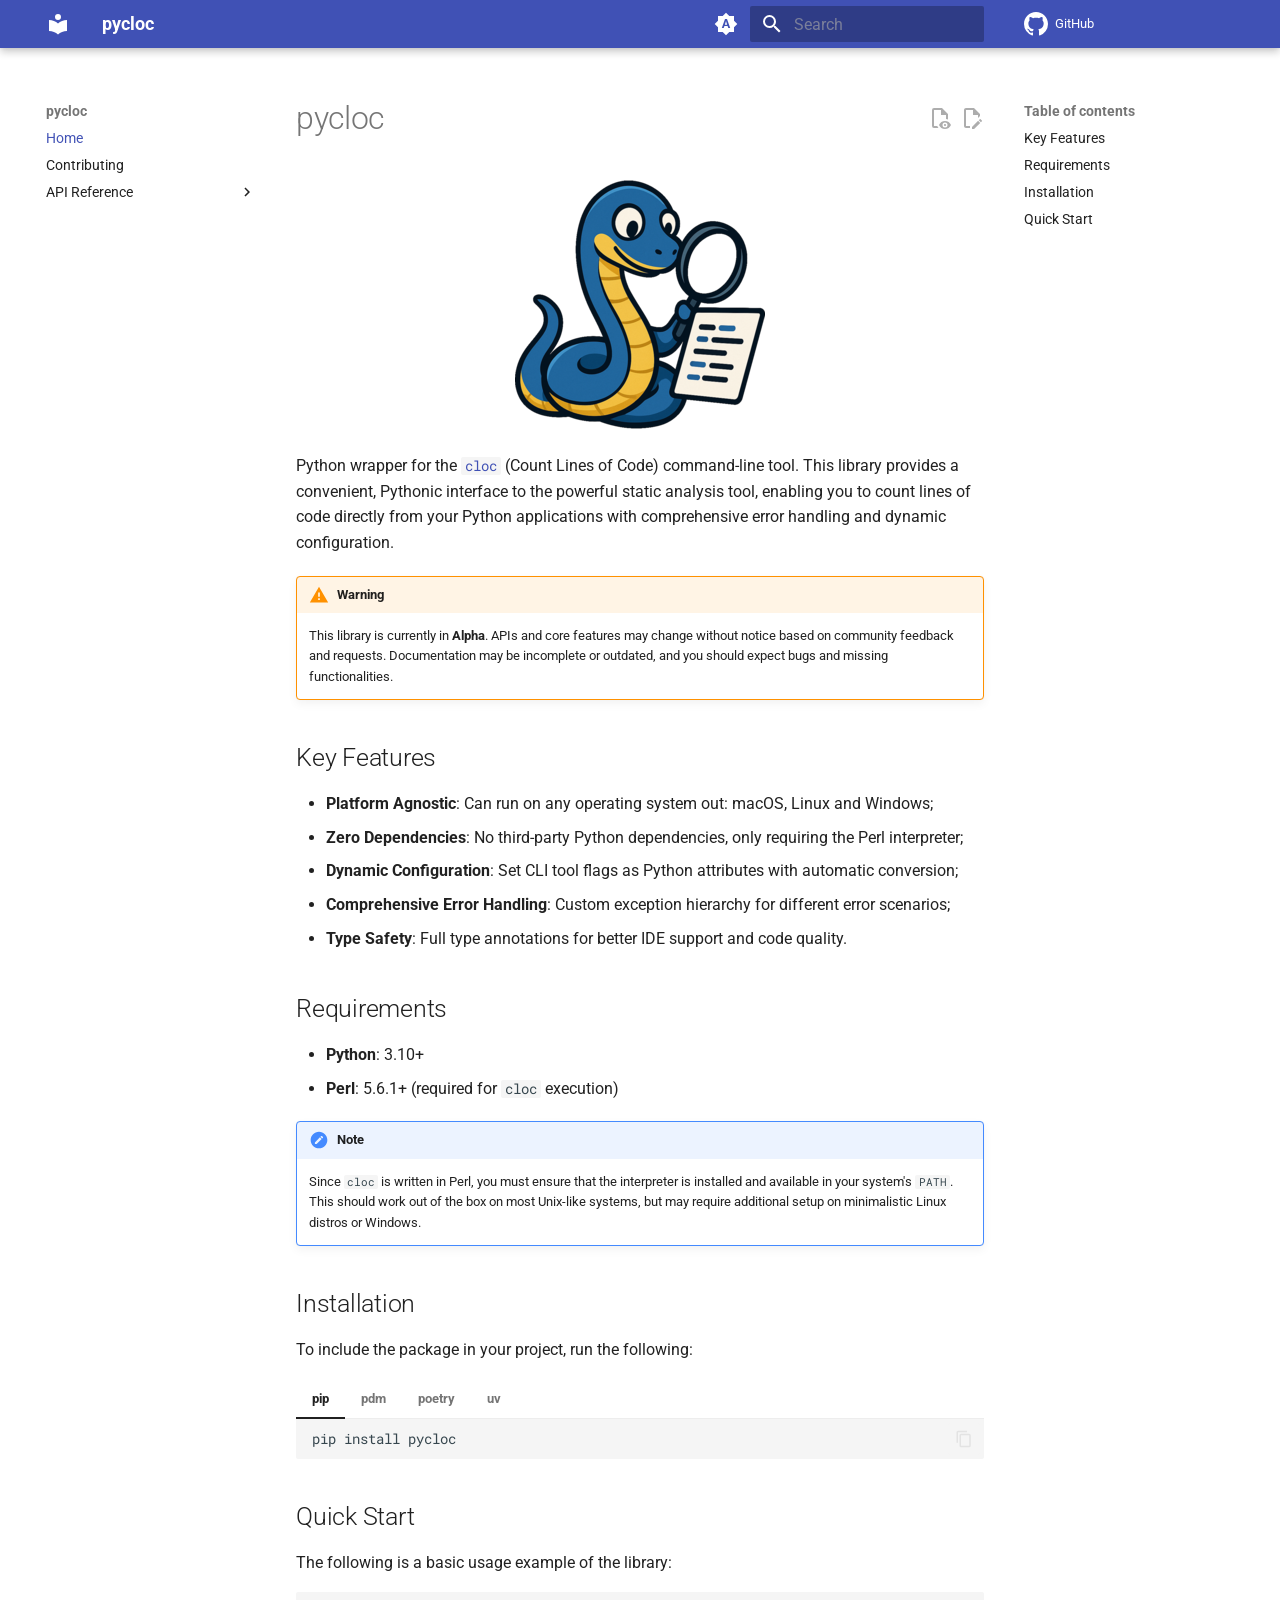
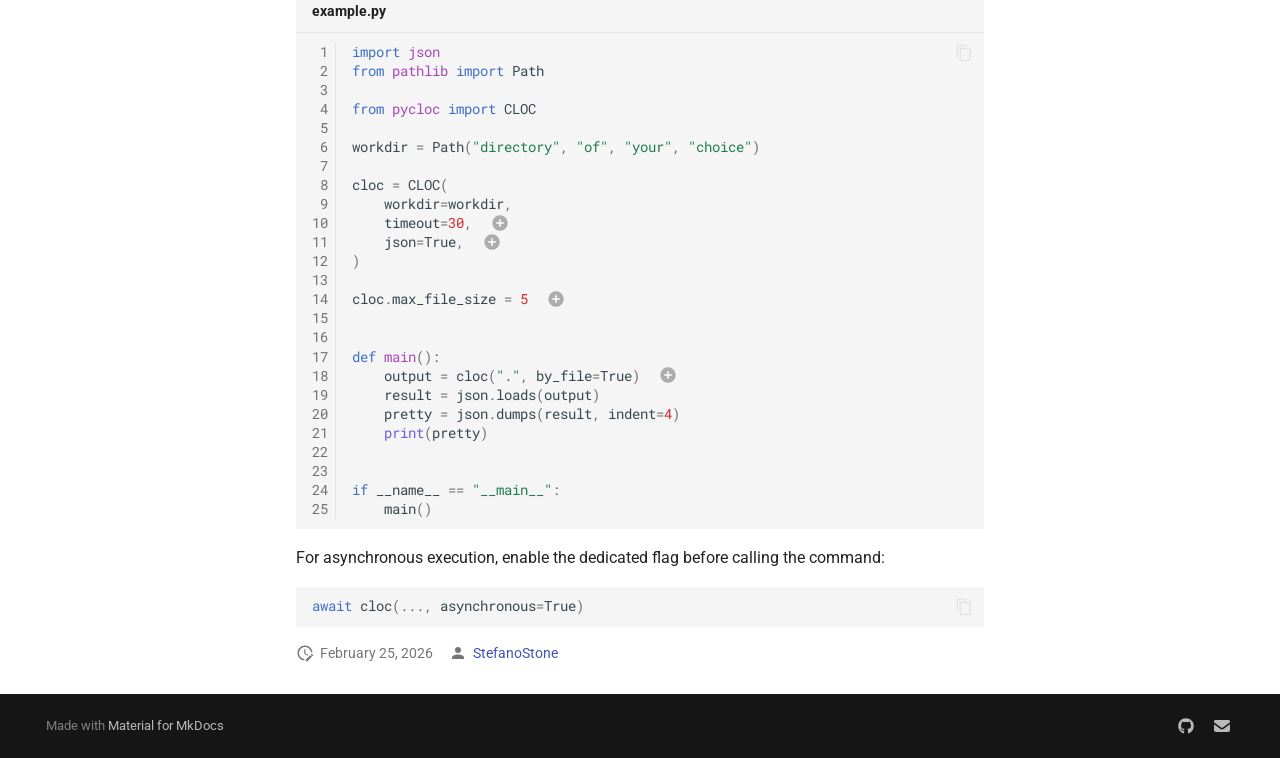
==== commit 9bf3b4d3: "Deployed e48298e with MkDocs version: 1.6.1" ====
--- a/index.html
+++ b/index.html
@@ -1,4 +1,4 @@
-<!doctype html><html lang=en class=no-js> <head><meta charset=utf-8><meta name=viewport content="width=device-width,initial-scale=1"><meta name=description content="Python wrapper for the cloc CLI tool"><meta name=author content="Ozren Dabić"><link href=https://pycloc.github.io/pycloc/ rel=canonical><link href=contributing/ rel=next><link rel=icon href=assets/images/pycloc.ico><meta name=generator content="mkdocs-1.6.1, mkdocs-material-9.7.1"><title>pycloc</title><link rel=stylesheet href=assets/stylesheets/main.484c7ddc.min.css><link rel=stylesheet href=assets/stylesheets/palette.ab4e12ef.min.css><link rel=preconnect href=https://fonts.gstatic.com crossorigin><link rel=stylesheet href="https://fonts.googleapis.com/css?family=Roboto:300,300i,400,400i,700,700i%7CRoboto+Mono:400,400i,700,700i&display=fallback"><style>:root{--md-text-font:"Roboto";--md-code-font:"Roboto Mono"}</style><link rel=stylesheet href=assets/_mkdocstrings.css><link rel=stylesheet href=css/style.css><script>__md_scope=new URL(".",location),__md_hash=e=>[...e].reduce(((e,_)=>(e<<5)-e+_.charCodeAt(0)),0),__md_get=(e,_=localStorage,t=__md_scope)=>JSON.parse(_.getItem(t.pathname+"."+e)),__md_set=(e,_,t=localStorage,a=__md_scope)=>{try{t.setItem(a.pathname+"."+e,JSON.stringify(_))}catch(e){}}</script></head> <body dir=ltr data-md-color-scheme=default data-md-color-primary=indigo data-md-color-accent=indigo> <input class=md-toggle data-md-toggle=drawer type=checkbox id=__drawer autocomplete=off> <input class=md-toggle data-md-toggle=search type=checkbox id=__search autocomplete=off> <label class=md-overlay for=__drawer></label> <div data-md-component=skip> <a href=#pycloc class=md-skip> Skip to content </a> </div> <div data-md-component=announce> </div> <header class="md-header md-header--shadow" data-md-component=header> <nav class="md-header__inner md-grid" aria-label=Header> <a href=. title=pycloc class="md-header__button md-logo" aria-label=pycloc data-md-component=logo> <svg xmlns=http://www.w3.org/2000/svg viewbox="0 0 24 24"><path d="M12 8a3 3 0 0 0 3-3 3 3 0 0 0-3-3 3 3 0 0 0-3 3 3 3 0 0 0 3 3m0 3.54C9.64 9.35 6.5 8 3 8v11c3.5 0 6.64 1.35 9 3.54 2.36-2.19 5.5-3.54 9-3.54V8c-3.5 0-6.64 1.35-9 3.54"/></svg> </a> <label class="md-header__button md-icon" for=__drawer> <svg xmlns=http://www.w3.org/2000/svg viewbox="0 0 24 24"><path d="M3 6h18v2H3zm0 5h18v2H3zm0 5h18v2H3z"/></svg> </label> <div class=md-header__title data-md-component=header-title> <div class=md-header__ellipsis> <div class=md-header__topic> <span class=md-ellipsis> pycloc </span> </div> <div class=md-header__topic data-md-component=header-topic> <span class=md-ellipsis> Home </span> </div> </div> </div> <form class=md-header__option data-md-component=palette> <input class=md-option data-md-color-media=(prefers-color-scheme) data-md-color-scheme=default data-md-color-primary=indigo data-md-color-accent=indigo aria-label="Switch to light mode" type=radio name=__palette id=__palette_0> <label class="md-header__button md-icon" title="Switch to light mode" for=__palette_1 hidden> <svg xmlns=http://www.w3.org/2000/svg viewbox="0 0 24 24"><path d="m14.3 16-.7-2h-3.2l-.7 2H7.8L11 7h2l3.2 9zM20 8.69V4h-4.69L12 .69 8.69 4H4v4.69L.69 12 4 15.31V20h4.69L12 23.31 15.31 20H20v-4.69L23.31 12zm-9.15 3.96h2.3L12 9z"/></svg> </label> <input class=md-option data-md-color-media="(prefers-color-scheme: light)" data-md-color-scheme=default data-md-color-primary=indigo data-md-color-accent=indigo aria-label="Switch to dark mode" type=radio name=__palette id=__palette_1> <label class="md-header__button md-icon" title="Switch to dark mode" for=__palette_2 hidden> <svg xmlns=http://www.w3.org/2000/svg viewbox="0 0 24 24"><path d="M12 8a4 4 0 0 0-4 4 4 4 0 0 0 4 4 4 4 0 0 0 4-4 4 4 0 0 0-4-4m0 10a6 6 0 0 1-6-6 6 6 0 0 1 6-6 6 6 0 0 1 6 6 6 6 0 0 1-6 6m8-9.31V4h-4.69L12 .69 8.69 4H4v4.69L.69 12 4 15.31V20h4.69L12 23.31 15.31 20H20v-4.69L23.31 12z"/></svg> </label> <input class=md-option data-md-color-media="(prefers-color-scheme: dark)" data-md-color-scheme=slate data-md-color-primary=indigo data-md-color-accent=indigo aria-label="Switch to system preference" type=radio name=__palette id=__palette_2> <label class="md-header__button md-icon" title="Switch to system preference" for=__palette_0 hidden> <svg xmlns=http://www.w3.org/2000/svg viewbox="0 0 24 24"><path d="M12 18c-.89 0-1.74-.2-2.5-.55C11.56 16.5 13 14.42 13 12s-1.44-4.5-3.5-5.45C10.26 6.2 11.11 6 12 6a6 6 0 0 1 6 6 6 6 0 0 1-6 6m8-9.31V4h-4.69L12 .69 8.69 4H4v4.69L.69 12 4 15.31V20h4.69L12 23.31 15.31 20H20v-4.69L23.31 12z"/></svg> </label> </form> <script>var palette=__md_get("__palette");if(palette&&palette.color){if("(prefers-color-scheme)"===palette.color.media){var media=matchMedia("(prefers-color-scheme: light)"),input=document.querySelector(media.matches?"[data-md-color-media='(prefers-color-scheme: light)']":"[data-md-color-media='(prefers-color-scheme: dark)']");palette.color.media=input.getAttribute("data-md-color-media"),palette.color.scheme=input.getAttribute("data-md-color-scheme"),palette.color.primary=input.getAttribute("data-md-color-primary"),palette.color.accent=input.getAttribute("data-md-color-accent")}for(var[key,value]of Object.entries(palette.color))document.body.setAttribute("data-md-color-"+key,value)}</script> <label class="md-header__button md-icon" for=__search> <svg xmlns=http://www.w3.org/2000/svg viewbox="0 0 24 24"><path d="M9.5 3A6.5 6.5 0 0 1 16 9.5c0 1.61-.59 3.09-1.56 4.23l.27.27h.79l5 5-1.5 1.5-5-5v-.79l-.27-.27A6.52 6.52 0 0 1 9.5 16 6.5 6.5 0 0 1 3 9.5 6.5 6.5 0 0 1 9.5 3m0 2C7 5 5 7 5 9.5S7 14 9.5 14 14 12 14 9.5 12 5 9.5 5"/></svg> </label> <div class=md-search data-md-component=search role=dialog> <label class=md-search__overlay for=__search></label> <div class=md-search__inner role=search> <form class=md-search__form name=search> <input type=text class=md-search__input name=query aria-label=Search placeholder=Search autocapitalize=off autocorrect=off autocomplete=off spellcheck=false data-md-component=search-query required> <label class="md-search__icon md-icon" for=__search> <svg xmlns=http://www.w3.org/2000/svg viewbox="0 0 24 24"><path d="M9.5 3A6.5 6.5 0 0 1 16 9.5c0 1.61-.59 3.09-1.56 4.23l.27.27h.79l5 5-1.5 1.5-5-5v-.79l-.27-.27A6.52 6.52 0 0 1 9.5 16 6.5 6.5 0 0 1 3 9.5 6.5 6.5 0 0 1 9.5 3m0 2C7 5 5 7 5 9.5S7 14 9.5 14 14 12 14 9.5 12 5 9.5 5"/></svg> <svg xmlns=http://www.w3.org/2000/svg viewbox="0 0 24 24"><path d="M20 11v2H8l5.5 5.5-1.42 1.42L4.16 12l7.92-7.92L13.5 5.5 8 11z"/></svg> </label> <nav class=md-search__options aria-label=Search> <button type=reset class="md-search__icon md-icon" title=Clear aria-label=Clear tabindex=-1> <svg xmlns=http://www.w3.org/2000/svg viewbox="0 0 24 24"><path d="M19 6.41 17.59 5 12 10.59 6.41 5 5 6.41 10.59 12 5 17.59 6.41 19 12 13.41 17.59 19 19 17.59 13.41 12z"/></svg> </button> </nav> </form> <div class=md-search__output> <div class=md-search__scrollwrap tabindex=0 data-md-scrollfix> <div class=md-search-result data-md-component=search-result> <div class=md-search-result__meta> Initializing search </div> <ol class=md-search-result__list role=presentation></ol> </div> </div> </div> </div> </div> <div class=md-header__source> <a href=https://github.com/pycloc/pycloc title="Go to repository" class=md-source data-md-component=source> <div class="md-source__icon md-icon"> <svg xmlns=http://www.w3.org/2000/svg viewbox="0 0 16 16"><path d="M8 0c4.42 0 8 3.58 8 8a8.01 8.01 0 0 1-5.45 7.59c-.4.08-.55-.17-.55-.38 0-.27.01-1.13.01-2.2 0-.75-.25-1.23-.54-1.48 1.78-.2 3.65-.88 3.65-3.95 0-.88-.31-1.59-.82-2.15.08-.2.36-1.02-.08-2.12 0 0-.67-.22-2.2.82-.64-.18-1.32-.27-2-.27s-1.36.09-2 .27c-1.53-1.03-2.2-.82-2.2-.82-.44 1.1-.16 1.92-.08 2.12-.51.56-.82 1.28-.82 2.15 0 3.06 1.86 3.75 3.64 3.95-.23.2-.44.55-.51 1.07-.46.21-1.61.55-2.33-.66-.15-.24-.6-.83-1.23-.82-.67.01-.27.38.01.53.34.19.73.9.82 1.13.16.45.68 1.31 2.69.94 0 .67.01 1.3.01 1.49 0 .21-.15.45-.55.38A7.995 7.995 0 0 1 0 8c0-4.42 3.58-8 8-8"/></svg> </div> <div class=md-source__repository> GitHub </div> </a> </div> </nav> </header> <div class=md-container data-md-component=container> <main class=md-main data-md-component=main> <div class="md-main__inner md-grid"> <div class="md-sidebar md-sidebar--primary" data-md-component=sidebar data-md-type=navigation> <div class=md-sidebar__scrollwrap> <div class=md-sidebar__inner> <nav class="md-nav md-nav--primary" aria-label=Navigation data-md-level=0> <label class=md-nav__title for=__drawer> <a href=. title=pycloc class="md-nav__button md-logo" aria-label=pycloc data-md-component=logo> <svg xmlns=http://www.w3.org/2000/svg viewbox="0 0 24 24"><path d="M12 8a3 3 0 0 0 3-3 3 3 0 0 0-3-3 3 3 0 0 0-3 3 3 3 0 0 0 3 3m0 3.54C9.64 9.35 6.5 8 3 8v11c3.5 0 6.64 1.35 9 3.54 2.36-2.19 5.5-3.54 9-3.54V8c-3.5 0-6.64 1.35-9 3.54"/></svg> </a> pycloc </label> <div class=md-nav__source> <a href=https://github.com/pycloc/pycloc title="Go to repository" class=md-source data-md-component=source> <div class="md-source__icon md-icon"> <svg xmlns=http://www.w3.org/2000/svg viewbox="0 0 16 16"><path d="M8 0c4.42 0 8 3.58 8 8a8.01 8.01 0 0 1-5.45 7.59c-.4.08-.55-.17-.55-.38 0-.27.01-1.13.01-2.2 0-.75-.25-1.23-.54-1.48 1.78-.2 3.65-.88 3.65-3.95 0-.88-.31-1.59-.82-2.15.08-.2.36-1.02-.08-2.12 0 0-.67-.22-2.2.82-.64-.18-1.32-.27-2-.27s-1.36.09-2 .27c-1.53-1.03-2.2-.82-2.2-.82-.44 1.1-.16 1.92-.08 2.12-.51.56-.82 1.28-.82 2.15 0 3.06 1.86 3.75 3.64 3.95-.23.2-.44.55-.51 1.07-.46.21-1.61.55-2.33-.66-.15-.24-.6-.83-1.23-.82-.67.01-.27.38.01.53.34.19.73.9.82 1.13.16.45.68 1.31 2.69.94 0 .67.01 1.3.01 1.49 0 .21-.15.45-.55.38A7.995 7.995 0 0 1 0 8c0-4.42 3.58-8 8-8"/></svg> </div> <div class=md-source__repository> GitHub </div> </a> </div> <ul class=md-nav__list data-md-scrollfix> <li class="md-nav__item md-nav__item--active"> <input class="md-nav__toggle md-toggle" type=checkbox id=__toc> <label class="md-nav__link md-nav__link--active" for=__toc> <span class=md-ellipsis> Home </span> <span class="md-nav__icon md-icon"></span> </label> <a href=. class="md-nav__link md-nav__link--active"> <span class=md-ellipsis> Home </span> </a> <nav class="md-nav md-nav--secondary" aria-label="Table of contents"> <label class=md-nav__title for=__toc> <span class="md-nav__icon md-icon"></span> Table of contents </label> <ul class=md-nav__list data-md-component=toc data-md-scrollfix> <li class=md-nav__item> <a href=#key-features class=md-nav__link> <span class=md-ellipsis> Key Features </span> </a> </li> <li class=md-nav__item> <a href=#requirements class=md-nav__link> <span class=md-ellipsis> Requirements </span> </a> </li> <li class=md-nav__item> <a href=#installation class=md-nav__link> <span class=md-ellipsis> Installation </span> </a> </li> <li class=md-nav__item> <a href=#quick-start class=md-nav__link> <span class=md-ellipsis> Quick Start </span> </a> </li> </ul> </nav> </li> <li class=md-nav__item> <a href=contributing/ class=md-nav__link> <span class=md-ellipsis> Contributing </span> </a> </li> <li class="md-nav__item md-nav__item--nested"> <input class="md-nav__toggle md-toggle " type=checkbox id=__nav_3> <label class=md-nav__link for=__nav_3 id=__nav_3_label tabindex=0> <span class=md-ellipsis> API Reference </span> <span class="md-nav__icon md-icon"></span> </label> <nav class=md-nav data-md-level=1 aria-labelledby=__nav_3_label aria-expanded=false> <label class=md-nav__title for=__nav_3> <span class="md-nav__icon md-icon"></span> API Reference </label> <ul class=md-nav__list data-md-scrollfix> <li class="md-nav__item md-nav__item--nested"> <input class="md-nav__toggle md-toggle " type=checkbox id=__nav_3_1> <label class=md-nav__link for=__nav_3_1 id=__nav_3_1_label tabindex=0> <span class=md-ellipsis> pycloc </span> <span class="md-nav__icon md-icon"></span> </label> <nav class=md-nav data-md-level=2 aria-labelledby=__nav_3_1_label aria-expanded=false> <label class=md-nav__title for=__nav_3_1> <span class="md-nav__icon md-icon"></span> pycloc </label> <ul class=md-nav__list data-md-scrollfix> <li class=md-nav__item> <a href=api/pycloc/command/ class=md-nav__link> <span class=md-ellipsis> command </span> </a> </li> <li class=md-nav__item> <a href=api/pycloc/exceptions/ class=md-nav__link> <span class=md-ellipsis> exceptions </span> </a> </li> </ul> </nav> </li> </ul> </nav> </li> </ul> </nav> </div> </div> </div> <div class="md-sidebar md-sidebar--secondary" data-md-component=sidebar data-md-type=toc> <div class=md-sidebar__scrollwrap> <div class=md-sidebar__inner> <nav class="md-nav md-nav--secondary" aria-label="Table of contents"> <label class=md-nav__title for=__toc> <span class="md-nav__icon md-icon"></span> Table of contents </label> <ul class=md-nav__list data-md-component=toc data-md-scrollfix> <li class=md-nav__item> <a href=#key-features class=md-nav__link> <span class=md-ellipsis> Key Features </span> </a> </li> <li class=md-nav__item> <a href=#requirements class=md-nav__link> <span class=md-ellipsis> Requirements </span> </a> </li> <li class=md-nav__item> <a href=#installation class=md-nav__link> <span class=md-ellipsis> Installation </span> </a> </li> <li class=md-nav__item> <a href=#quick-start class=md-nav__link> <span class=md-ellipsis> Quick Start </span> </a> </li> </ul> </nav> </div> </div> </div> <div class=md-content data-md-component=content> <article class="md-content__inner md-typeset"> <a href=https://github.com/pycloc/pycloc/blob/main/docs/index.md title="Edit this page" class="md-content__button md-icon" rel=edit> <svg xmlns=http://www.w3.org/2000/svg viewbox="0 0 24 24"><path d="M10 20H6V4h7v5h5v3.1l2-2V8l-6-6H6c-1.1 0-2 .9-2 2v16c0 1.1.9 2 2 2h4zm10.2-7c.1 0 .3.1.4.2l1.3 1.3c.2.2.2.6 0 .8l-1 1-2.1-2.1 1-1c.1-.1.2-.2.4-.2m0 3.9L14.1 23H12v-2.1l6.1-6.1z"/></svg> </a> <a href=https://github.com/pycloc/pycloc/raw/main/docs/index.md title="View source of this page" class="md-content__button md-icon"> <svg xmlns=http://www.w3.org/2000/svg viewbox="0 0 24 24"><path d="M17 18c.56 0 1 .44 1 1s-.44 1-1 1-1-.44-1-1 .44-1 1-1m0-3c-2.73 0-5.06 1.66-6 4 .94 2.34 3.27 4 6 4s5.06-1.66 6-4c-.94-2.34-3.27-4-6-4m0 6.5a2.5 2.5 0 0 1-2.5-2.5 2.5 2.5 0 0 1 2.5-2.5 2.5 2.5 0 0 1 2.5 2.5 2.5 2.5 0 0 1-2.5 2.5M9.27 20H6V4h7v5h5v4.07c.7.08 1.36.25 2 .49V8l-6-6H6a2 2 0 0 0-2 2v16a2 2 0 0 0 2 2h4.5a8.2 8.2 0 0 1-1.23-2"/></svg> </a> <h1 id=pycloc>pycloc<a class=headerlink href=#pycloc title="Permanent link">#</a></h1> <p align=center> <img src=assets/images/pycloc.png alt="pycloc logo"> </p> <p>Python wrapper for the <a href=https://github.com/AlDanial/cloc><code>cloc</code></a> (Count Lines of Code) command-line tool. This library provides a convenient, Pythonic interface to the powerful static analysis tool, enabling you to count lines of code directly from your Python applications with comprehensive error handling and dynamic configuration.</p> <div class="admonition warning"> <p class=admonition-title>Warning</p> <p>This library is currently in <strong>Alpha</strong>. APIs and core features may change without notice based on community feedback and requests. Documentation may be incomplete or outdated, and you should expect bugs and missing functionalities.</p> </div> <h2 id=key-features>Key Features<a class=headerlink href=#key-features title="Permanent link">#</a></h2> <ul> <li><strong>Platform Agnostic</strong>: Can run on any operating system out: macOS, Linux and Windows;</li> <li><strong>Zero Dependencies</strong>: No third-party Python dependencies, only requiring the Perl interpreter;</li> <li><strong>Dynamic Configuration</strong>: Set CLI tool flags as Python attributes with automatic conversion;</li> <li><strong>Comprehensive Error Handling</strong>: Custom exception hierarchy for different error scenarios;</li> <li><strong>Type Safety</strong>: Full type annotations for better IDE support and code quality.</li> </ul> <h2 id=requirements>Requirements<a class=headerlink href=#requirements title="Permanent link">#</a></h2> <ul> <li><strong>Python</strong>: 3.10+</li> <li><strong>Perl</strong>: 5.6.1+ (required for <code>cloc</code> execution)</li> </ul> <div class="admonition note"> <p class=admonition-title>Note</p> <p>Since <code>cloc</code> is written in Perl, you must ensure that the interpreter is installed and available in your system's <code>PATH</code>. This should work out of the box on most Unix-like systems, but may require additional setup on minimalistic Linux distros or Windows.</p> </div> <h2 id=installation>Installation<a class=headerlink href=#installation title="Permanent link">#</a></h2> <p>To include the package in your project, run the following:</p> <div class="tabbed-set tabbed-alternate" data-tabs=1:4><input checked=checked id=__tabbed_1_1 name=__tabbed_1 type=radio><input id=__tabbed_1_2 name=__tabbed_1 type=radio><input id=__tabbed_1_3 name=__tabbed_1 type=radio><input id=__tabbed_1_4 name=__tabbed_1 type=radio><div class=tabbed-labels><label for=__tabbed_1_1>pip</label><label for=__tabbed_1_2>pdm</label><label for=__tabbed_1_3>poetry</label><label for=__tabbed_1_4>uv</label></div> <div class=tabbed-content> <div class=tabbed-block> <div class="language-sh highlight"><pre><span></span><code><span id=__span-0-1><a id=__codelineno-0-1 name=__codelineno-0-1 href=#__codelineno-0-1></a>pip<span class=w> </span>install<span class=w> </span>pycloc
+<!doctype html><html lang=en class=no-js> <head><meta charset=utf-8><meta name=viewport content="width=device-width,initial-scale=1"><meta name=description content="Python wrapper for the cloc CLI tool"><meta name=author content="Ozren Dabić"><link href=https://pycloc.github.io/pycloc/ rel=canonical><link href=contributing/ rel=next><link rel=icon href=assets/images/pycloc.ico><meta name=generator content="mkdocs-1.6.1, mkdocs-material-9.7.2"><title>pycloc</title><link rel=stylesheet href=assets/stylesheets/main.484c7ddc.min.css><link rel=stylesheet href=assets/stylesheets/palette.ab4e12ef.min.css><link rel=preconnect href=https://fonts.gstatic.com crossorigin><link rel=stylesheet href="https://fonts.googleapis.com/css?family=Roboto:300,300i,400,400i,700,700i%7CRoboto+Mono:400,400i,700,700i&display=fallback"><style>:root{--md-text-font:"Roboto";--md-code-font:"Roboto Mono"}</style><link rel=stylesheet href=assets/_mkdocstrings.css><link rel=stylesheet href=css/style.css><script>__md_scope=new URL(".",location),__md_hash=e=>[...e].reduce(((e,_)=>(e<<5)-e+_.charCodeAt(0)),0),__md_get=(e,_=localStorage,t=__md_scope)=>JSON.parse(_.getItem(t.pathname+"."+e)),__md_set=(e,_,t=localStorage,a=__md_scope)=>{try{t.setItem(a.pathname+"."+e,JSON.stringify(_))}catch(e){}}</script></head> <body dir=ltr data-md-color-scheme=default data-md-color-primary=indigo data-md-color-accent=indigo> <input class=md-toggle data-md-toggle=drawer type=checkbox id=__drawer autocomplete=off> <input class=md-toggle data-md-toggle=search type=checkbox id=__search autocomplete=off> <label class=md-overlay for=__drawer></label> <div data-md-component=skip> <a href=#pycloc class=md-skip> Skip to content </a> </div> <div data-md-component=announce> </div> <header class="md-header md-header--shadow" data-md-component=header> <nav class="md-header__inner md-grid" aria-label=Header> <a href=. title=pycloc class="md-header__button md-logo" aria-label=pycloc data-md-component=logo> <svg xmlns=http://www.w3.org/2000/svg viewbox="0 0 24 24"><path d="M12 8a3 3 0 0 0 3-3 3 3 0 0 0-3-3 3 3 0 0 0-3 3 3 3 0 0 0 3 3m0 3.54C9.64 9.35 6.5 8 3 8v11c3.5 0 6.64 1.35 9 3.54 2.36-2.19 5.5-3.54 9-3.54V8c-3.5 0-6.64 1.35-9 3.54"/></svg> </a> <label class="md-header__button md-icon" for=__drawer> <svg xmlns=http://www.w3.org/2000/svg viewbox="0 0 24 24"><path d="M3 6h18v2H3zm0 5h18v2H3zm0 5h18v2H3z"/></svg> </label> <div class=md-header__title data-md-component=header-title> <div class=md-header__ellipsis> <div class=md-header__topic> <span class=md-ellipsis> pycloc </span> </div> <div class=md-header__topic data-md-component=header-topic> <span class=md-ellipsis> Home </span> </div> </div> </div> <form class=md-header__option data-md-component=palette> <input class=md-option data-md-color-media=(prefers-color-scheme) data-md-color-scheme=default data-md-color-primary=indigo data-md-color-accent=indigo aria-label="Switch to light mode" type=radio name=__palette id=__palette_0> <label class="md-header__button md-icon" title="Switch to light mode" for=__palette_1 hidden> <svg xmlns=http://www.w3.org/2000/svg viewbox="0 0 24 24"><path d="m14.3 16-.7-2h-3.2l-.7 2H7.8L11 7h2l3.2 9zM20 8.69V4h-4.69L12 .69 8.69 4H4v4.69L.69 12 4 15.31V20h4.69L12 23.31 15.31 20H20v-4.69L23.31 12zm-9.15 3.96h2.3L12 9z"/></svg> </label> <input class=md-option data-md-color-media="(prefers-color-scheme: light)" data-md-color-scheme=default data-md-color-primary=indigo data-md-color-accent=indigo aria-label="Switch to dark mode" type=radio name=__palette id=__palette_1> <label class="md-header__button md-icon" title="Switch to dark mode" for=__palette_2 hidden> <svg xmlns=http://www.w3.org/2000/svg viewbox="0 0 24 24"><path d="M12 8a4 4 0 0 0-4 4 4 4 0 0 0 4 4 4 4 0 0 0 4-4 4 4 0 0 0-4-4m0 10a6 6 0 0 1-6-6 6 6 0 0 1 6-6 6 6 0 0 1 6 6 6 6 0 0 1-6 6m8-9.31V4h-4.69L12 .69 8.69 4H4v4.69L.69 12 4 15.31V20h4.69L12 23.31 15.31 20H20v-4.69L23.31 12z"/></svg> </label> <input class=md-option data-md-color-media="(prefers-color-scheme: dark)" data-md-color-scheme=slate data-md-color-primary=indigo data-md-color-accent=indigo aria-label="Switch to system preference" type=radio name=__palette id=__palette_2> <label class="md-header__button md-icon" title="Switch to system preference" for=__palette_0 hidden> <svg xmlns=http://www.w3.org/2000/svg viewbox="0 0 24 24"><path d="M12 18c-.89 0-1.74-.2-2.5-.55C11.56 16.5 13 14.42 13 12s-1.44-4.5-3.5-5.45C10.26 6.2 11.11 6 12 6a6 6 0 0 1 6 6 6 6 0 0 1-6 6m8-9.31V4h-4.69L12 .69 8.69 4H4v4.69L.69 12 4 15.31V20h4.69L12 23.31 15.31 20H20v-4.69L23.31 12z"/></svg> </label> </form> <script>var palette=__md_get("__palette");if(palette&&palette.color){if("(prefers-color-scheme)"===palette.color.media){var media=matchMedia("(prefers-color-scheme: light)"),input=document.querySelector(media.matches?"[data-md-color-media='(prefers-color-scheme: light)']":"[data-md-color-media='(prefers-color-scheme: dark)']");palette.color.media=input.getAttribute("data-md-color-media"),palette.color.scheme=input.getAttribute("data-md-color-scheme"),palette.color.primary=input.getAttribute("data-md-color-primary"),palette.color.accent=input.getAttribute("data-md-color-accent")}for(var[key,value]of Object.entries(palette.color))document.body.setAttribute("data-md-color-"+key,value)}</script> <label class="md-header__button md-icon" for=__search> <svg xmlns=http://www.w3.org/2000/svg viewbox="0 0 24 24"><path d="M9.5 3A6.5 6.5 0 0 1 16 9.5c0 1.61-.59 3.09-1.56 4.23l.27.27h.79l5 5-1.5 1.5-5-5v-.79l-.27-.27A6.52 6.52 0 0 1 9.5 16 6.5 6.5 0 0 1 3 9.5 6.5 6.5 0 0 1 9.5 3m0 2C7 5 5 7 5 9.5S7 14 9.5 14 14 12 14 9.5 12 5 9.5 5"/></svg> </label> <div class=md-search data-md-component=search role=dialog> <label class=md-search__overlay for=__search></label> <div class=md-search__inner role=search> <form class=md-search__form name=search> <input type=text class=md-search__input name=query aria-label=Search placeholder=Search autocapitalize=off autocorrect=off autocomplete=off spellcheck=false data-md-component=search-query required> <label class="md-search__icon md-icon" for=__search> <svg xmlns=http://www.w3.org/2000/svg viewbox="0 0 24 24"><path d="M9.5 3A6.5 6.5 0 0 1 16 9.5c0 1.61-.59 3.09-1.56 4.23l.27.27h.79l5 5-1.5 1.5-5-5v-.79l-.27-.27A6.52 6.52 0 0 1 9.5 16 6.5 6.5 0 0 1 3 9.5 6.5 6.5 0 0 1 9.5 3m0 2C7 5 5 7 5 9.5S7 14 9.5 14 14 12 14 9.5 12 5 9.5 5"/></svg> <svg xmlns=http://www.w3.org/2000/svg viewbox="0 0 24 24"><path d="M20 11v2H8l5.5 5.5-1.42 1.42L4.16 12l7.92-7.92L13.5 5.5 8 11z"/></svg> </label> <nav class=md-search__options aria-label=Search> <button type=reset class="md-search__icon md-icon" title=Clear aria-label=Clear tabindex=-1> <svg xmlns=http://www.w3.org/2000/svg viewbox="0 0 24 24"><path d="M19 6.41 17.59 5 12 10.59 6.41 5 5 6.41 10.59 12 5 17.59 6.41 19 12 13.41 17.59 19 19 17.59 13.41 12z"/></svg> </button> </nav> </form> <div class=md-search__output> <div class=md-search__scrollwrap tabindex=0 data-md-scrollfix> <div class=md-search-result data-md-component=search-result> <div class=md-search-result__meta> Initializing search </div> <ol class=md-search-result__list role=presentation></ol> </div> </div> </div> </div> </div> <div class=md-header__source> <a href=https://github.com/pycloc/pycloc title="Go to repository" class=md-source data-md-component=source> <div class="md-source__icon md-icon"> <svg xmlns=http://www.w3.org/2000/svg viewbox="0 0 16 16"><path d="M8 0c4.42 0 8 3.58 8 8a8.01 8.01 0 0 1-5.45 7.59c-.4.08-.55-.17-.55-.38 0-.27.01-1.13.01-2.2 0-.75-.25-1.23-.54-1.48 1.78-.2 3.65-.88 3.65-3.95 0-.88-.31-1.59-.82-2.15.08-.2.36-1.02-.08-2.12 0 0-.67-.22-2.2.82-.64-.18-1.32-.27-2-.27s-1.36.09-2 .27c-1.53-1.03-2.2-.82-2.2-.82-.44 1.1-.16 1.92-.08 2.12-.51.56-.82 1.28-.82 2.15 0 3.06 1.86 3.75 3.64 3.95-.23.2-.44.55-.51 1.07-.46.21-1.61.55-2.33-.66-.15-.24-.6-.83-1.23-.82-.67.01-.27.38.01.53.34.19.73.9.82 1.13.16.45.68 1.31 2.69.94 0 .67.01 1.3.01 1.49 0 .21-.15.45-.55.38A7.995 7.995 0 0 1 0 8c0-4.42 3.58-8 8-8"/></svg> </div> <div class=md-source__repository> GitHub </div> </a> </div> </nav> </header> <div class=md-container data-md-component=container> <main class=md-main data-md-component=main> <div class="md-main__inner md-grid"> <div class="md-sidebar md-sidebar--primary" data-md-component=sidebar data-md-type=navigation> <div class=md-sidebar__scrollwrap> <div class=md-sidebar__inner> <nav class="md-nav md-nav--primary" aria-label=Navigation data-md-level=0> <label class=md-nav__title for=__drawer> <a href=. title=pycloc class="md-nav__button md-logo" aria-label=pycloc data-md-component=logo> <svg xmlns=http://www.w3.org/2000/svg viewbox="0 0 24 24"><path d="M12 8a3 3 0 0 0 3-3 3 3 0 0 0-3-3 3 3 0 0 0-3 3 3 3 0 0 0 3 3m0 3.54C9.64 9.35 6.5 8 3 8v11c3.5 0 6.64 1.35 9 3.54 2.36-2.19 5.5-3.54 9-3.54V8c-3.5 0-6.64 1.35-9 3.54"/></svg> </a> pycloc </label> <div class=md-nav__source> <a href=https://github.com/pycloc/pycloc title="Go to repository" class=md-source data-md-component=source> <div class="md-source__icon md-icon"> <svg xmlns=http://www.w3.org/2000/svg viewbox="0 0 16 16"><path d="M8 0c4.42 0 8 3.58 8 8a8.01 8.01 0 0 1-5.45 7.59c-.4.08-.55-.17-.55-.38 0-.27.01-1.13.01-2.2 0-.75-.25-1.23-.54-1.48 1.78-.2 3.65-.88 3.65-3.95 0-.88-.31-1.59-.82-2.15.08-.2.36-1.02-.08-2.12 0 0-.67-.22-2.2.82-.64-.18-1.32-.27-2-.27s-1.36.09-2 .27c-1.53-1.03-2.2-.82-2.2-.82-.44 1.1-.16 1.92-.08 2.12-.51.56-.82 1.28-.82 2.15 0 3.06 1.86 3.75 3.64 3.95-.23.2-.44.55-.51 1.07-.46.21-1.61.55-2.33-.66-.15-.24-.6-.83-1.23-.82-.67.01-.27.38.01.53.34.19.73.9.82 1.13.16.45.68 1.31 2.69.94 0 .67.01 1.3.01 1.49 0 .21-.15.45-.55.38A7.995 7.995 0 0 1 0 8c0-4.42 3.58-8 8-8"/></svg> </div> <div class=md-source__repository> GitHub </div> </a> </div> <ul class=md-nav__list data-md-scrollfix> <li class="md-nav__item md-nav__item--active"> <input class="md-nav__toggle md-toggle" type=checkbox id=__toc> <label class="md-nav__link md-nav__link--active" for=__toc> <span class=md-ellipsis> Home </span> <span class="md-nav__icon md-icon"></span> </label> <a href=. class="md-nav__link md-nav__link--active"> <span class=md-ellipsis> Home </span> </a> <nav class="md-nav md-nav--secondary" aria-label="Table of contents"> <label class=md-nav__title for=__toc> <span class="md-nav__icon md-icon"></span> Table of contents </label> <ul class=md-nav__list data-md-component=toc data-md-scrollfix> <li class=md-nav__item> <a href=#key-features class=md-nav__link> <span class=md-ellipsis> Key Features </span> </a> </li> <li class=md-nav__item> <a href=#requirements class=md-nav__link> <span class=md-ellipsis> Requirements </span> </a> </li> <li class=md-nav__item> <a href=#installation class=md-nav__link> <span class=md-ellipsis> Installation </span> </a> </li> <li class=md-nav__item> <a href=#quick-start class=md-nav__link> <span class=md-ellipsis> Quick Start </span> </a> </li> </ul> </nav> </li> <li class=md-nav__item> <a href=contributing/ class=md-nav__link> <span class=md-ellipsis> Contributing </span> </a> </li> <li class="md-nav__item md-nav__item--nested"> <input class="md-nav__toggle md-toggle " type=checkbox id=__nav_3> <label class=md-nav__link for=__nav_3 id=__nav_3_label tabindex=0> <span class=md-ellipsis> API Reference </span> <span class="md-nav__icon md-icon"></span> </label> <nav class=md-nav data-md-level=1 aria-labelledby=__nav_3_label aria-expanded=false> <label class=md-nav__title for=__nav_3> <span class="md-nav__icon md-icon"></span> API Reference </label> <ul class=md-nav__list data-md-scrollfix> <li class="md-nav__item md-nav__item--nested"> <input class="md-nav__toggle md-toggle " type=checkbox id=__nav_3_1> <label class=md-nav__link for=__nav_3_1 id=__nav_3_1_label tabindex=0> <span class=md-ellipsis> pycloc </span> <span class="md-nav__icon md-icon"></span> </label> <nav class=md-nav data-md-level=2 aria-labelledby=__nav_3_1_label aria-expanded=false> <label class=md-nav__title for=__nav_3_1> <span class="md-nav__icon md-icon"></span> pycloc </label> <ul class=md-nav__list data-md-scrollfix> <li class=md-nav__item> <a href=api/pycloc/command/ class=md-nav__link> <span class=md-ellipsis> command </span> </a> </li> <li class=md-nav__item> <a href=api/pycloc/exceptions/ class=md-nav__link> <span class=md-ellipsis> exceptions </span> </a> </li> </ul> </nav> </li> </ul> </nav> </li> </ul> </nav> </div> </div> </div> <div class="md-sidebar md-sidebar--secondary" data-md-component=sidebar data-md-type=toc> <div class=md-sidebar__scrollwrap> <div class=md-sidebar__inner> <nav class="md-nav md-nav--secondary" aria-label="Table of contents"> <label class=md-nav__title for=__toc> <span class="md-nav__icon md-icon"></span> Table of contents </label> <ul class=md-nav__list data-md-component=toc data-md-scrollfix> <li class=md-nav__item> <a href=#key-features class=md-nav__link> <span class=md-ellipsis> Key Features </span> </a> </li> <li class=md-nav__item> <a href=#requirements class=md-nav__link> <span class=md-ellipsis> Requirements </span> </a> </li> <li class=md-nav__item> <a href=#installation class=md-nav__link> <span class=md-ellipsis> Installation </span> </a> </li> <li class=md-nav__item> <a href=#quick-start class=md-nav__link> <span class=md-ellipsis> Quick Start </span> </a> </li> </ul> </nav> </div> </div> </div> <div class=md-content data-md-component=content> <article class="md-content__inner md-typeset"> <a href=https://github.com/pycloc/pycloc/blob/main/docs/index.md title="Edit this page" class="md-content__button md-icon" rel=edit> <svg xmlns=http://www.w3.org/2000/svg viewbox="0 0 24 24"><path d="M10 20H6V4h7v5h5v3.1l2-2V8l-6-6H6c-1.1 0-2 .9-2 2v16c0 1.1.9 2 2 2h4zm10.2-7c.1 0 .3.1.4.2l1.3 1.3c.2.2.2.6 0 .8l-1 1-2.1-2.1 1-1c.1-.1.2-.2.4-.2m0 3.9L14.1 23H12v-2.1l6.1-6.1z"/></svg> </a> <a href=https://github.com/pycloc/pycloc/raw/main/docs/index.md title="View source of this page" class="md-content__button md-icon"> <svg xmlns=http://www.w3.org/2000/svg viewbox="0 0 24 24"><path d="M17 18c.56 0 1 .44 1 1s-.44 1-1 1-1-.44-1-1 .44-1 1-1m0-3c-2.73 0-5.06 1.66-6 4 .94 2.34 3.27 4 6 4s5.06-1.66 6-4c-.94-2.34-3.27-4-6-4m0 6.5a2.5 2.5 0 0 1-2.5-2.5 2.5 2.5 0 0 1 2.5-2.5 2.5 2.5 0 0 1 2.5 2.5 2.5 2.5 0 0 1-2.5 2.5M9.27 20H6V4h7v5h5v4.07c.7.08 1.36.25 2 .49V8l-6-6H6a2 2 0 0 0-2 2v16a2 2 0 0 0 2 2h4.5a8.2 8.2 0 0 1-1.23-2"/></svg> </a> <h1 id=pycloc>pycloc<a class=headerlink href=#pycloc title="Permanent link">#</a></h1> <p align=center> <img src=assets/images/pycloc.png alt="pycloc logo"> </p> <p>Python wrapper for the <a href=https://github.com/AlDanial/cloc><code>cloc</code></a> (Count Lines of Code) command-line tool. This library provides a convenient, Pythonic interface to the powerful static analysis tool, enabling you to count lines of code directly from your Python applications with comprehensive error handling and dynamic configuration.</p> <div class="admonition warning"> <p class=admonition-title>Warning</p> <p>This library is currently in <strong>Alpha</strong>. APIs and core features may change without notice based on community feedback and requests. Documentation may be incomplete or outdated, and you should expect bugs and missing functionalities.</p> </div> <h2 id=key-features>Key Features<a class=headerlink href=#key-features title="Permanent link">#</a></h2> <ul> <li><strong>Platform Agnostic</strong>: Can run on any operating system out: macOS, Linux and Windows;</li> <li><strong>Zero Dependencies</strong>: No third-party Python dependencies, only requiring the Perl interpreter;</li> <li><strong>Dynamic Configuration</strong>: Set CLI tool flags as Python attributes with automatic conversion;</li> <li><strong>Comprehensive Error Handling</strong>: Custom exception hierarchy for different error scenarios;</li> <li><strong>Type Safety</strong>: Full type annotations for better IDE support and code quality.</li> </ul> <h2 id=requirements>Requirements<a class=headerlink href=#requirements title="Permanent link">#</a></h2> <ul> <li><strong>Python</strong>: 3.10+</li> <li><strong>Perl</strong>: 5.6.1+ (required for <code>cloc</code> execution)</li> </ul> <div class="admonition note"> <p class=admonition-title>Note</p> <p>Since <code>cloc</code> is written in Perl, you must ensure that the interpreter is installed and available in your system's <code>PATH</code>. This should work out of the box on most Unix-like systems, but may require additional setup on minimalistic Linux distros or Windows.</p> </div> <h2 id=installation>Installation<a class=headerlink href=#installation title="Permanent link">#</a></h2> <p>To include the package in your project, run the following:</p> <div class="tabbed-set tabbed-alternate" data-tabs=1:4><input checked=checked id=__tabbed_1_1 name=__tabbed_1 type=radio><input id=__tabbed_1_2 name=__tabbed_1 type=radio><input id=__tabbed_1_3 name=__tabbed_1 type=radio><input id=__tabbed_1_4 name=__tabbed_1 type=radio><div class=tabbed-labels><label for=__tabbed_1_1>pip</label><label for=__tabbed_1_2>pdm</label><label for=__tabbed_1_3>poetry</label><label for=__tabbed_1_4>uv</label></div> <div class=tabbed-content> <div class=tabbed-block> <div class="language-sh highlight"><pre><span></span><code><span id=__span-0-1><a id=__codelineno-0-1 name=__codelineno-0-1 href=#__codelineno-0-1></a>pip<span class=w> </span>install<span class=w> </span>pycloc
 </span></code></pre></div> </div> <div class=tabbed-block> <div class="language-sh highlight"><pre><span></span><code><span id=__span-1-1><a id=__codelineno-1-1 name=__codelineno-1-1 href=#__codelineno-1-1></a>pdm<span class=w> </span>add<span class=w> </span>pycloc
 </span></code></pre></div> </div> <div class=tabbed-block> <div class="language-sh highlight"><pre><span></span><code><span id=__span-2-1><a id=__codelineno-2-1 name=__codelineno-2-1 href=#__codelineno-2-1></a>poetry<span class=w> </span>add<span class=w> </span>pycloc
 </span></code></pre></div> </div> <div class=tabbed-block> <div class="language-sh highlight"><pre><span></span><code><span id=__span-3-1><a id=__codelineno-3-1 name=__codelineno-3-1 href=#__codelineno-3-1></a>uv<span class=w> </span>add<span class=w> </span>pycloc
@@ -52,4 +52,4 @@
 </span><span id=__span-4-24><a id=__codelineno-4-24 name=__codelineno-4-24></a><span class=k>if</span> <span class=vm>__name__</span> <span class=o>==</span> <span class=s2>&quot;__main__&quot;</span><span class=p>:</span>
 </span><span id=__span-4-25><a id=__codelineno-4-25 name=__codelineno-4-25></a>    <span class=n>main</span><span class=p>()</span>
 </span></code></pre></div></td></tr></table></div> <ol> <li>Configurations can be supplied within the command constructor. Types such as <code>int</code>, <code>byte</code> or <code>Path</code> are stringified. This example is equivalent to passing <code>--timeout=30</code> in CLI.</li> <li>Flags of type <code>bool</code> are serialized as on/off flags: <code>flag_name=True</code> is serialized as <code>--flag-name</code>, while <code>False</code> values are omitted entirely.</li> <li>Configurations can also be specified through attribute setters. Note that specifying configurations this way <strong>will</strong> modify the instance.</li> <li>Runs the command! You can also specify additional configurations prior to execution. Note that configurations applied this way <strong>do not</strong> modify the instance.</li> </ol> <p>For asynchronous execution, enable the dedicated flag before calling the command:</p> <div class="language-python highlight"><pre><span></span><code><span id=__span-5-1><a id=__codelineno-5-1 name=__codelineno-5-1 href=#__codelineno-5-1></a><span class=k>await</span> <span class=n>cloc</span><span class=p>(</span><span class=o>...</span><span class=p>,</span> <span class=n>asynchronous</span><span class=o>=</span><span class=kc>True</span><span class=p>)</span>
-</span></code></pre></div> <aside class=md-source-file> <span class=md-source-file__fact> <span class=md-icon title="Last update"> <svg xmlns=http://www.w3.org/2000/svg viewbox="0 0 24 24"><path d="M21 13.1c-.1 0-.3.1-.4.2l-1 1 2.1 2.1 1-1c.2-.2.2-.6 0-.8l-1.3-1.3c-.1-.1-.2-.2-.4-.2m-1.9 1.8-6.1 6V23h2.1l6.1-6.1zM12.5 7v5.2l4 2.4-1 1L11 13V7zM11 21.9c-5.1-.5-9-4.8-9-9.9C2 6.5 6.5 2 12 2c5.3 0 9.6 4.1 10 9.3-.3-.1-.6-.2-1-.2s-.7.1-1 .2C19.6 7.2 16.2 4 12 4c-4.4 0-8 3.6-8 8 0 4.1 3.1 7.5 7.1 7.9l-.1.2z"/></svg> </span> <span class="git-revision-date-localized-plugin git-revision-date-localized-plugin-date" title="February 15, 2026 20:18:04 UTC">February 15, 2026</span> </span> <span class=md-source-file__fact> <span class=md-icon title=Contributors> <svg xmlns=http://www.w3.org/2000/svg viewbox="0 0 24 24"><path d="M12 4a4 4 0 0 1 4 4 4 4 0 0 1-4 4 4 4 0 0 1-4-4 4 4 0 0 1 4-4m0 10c4.42 0 8 1.79 8 4v2H4v-2c0-2.21 3.58-4 8-4"/></svg> </span> <nav> <a href=mailto:dabic.ozren@gmail.com>Ozren Dabić</a> </nav> </span> </aside> </article> </div> <script>var target=document.getElementById(location.hash.slice(1));target&&target.name&&(target.checked=target.name.startsWith("__tabbed_"))</script> </div> </main> <footer class=md-footer> <div class="md-footer-meta md-typeset"> <div class="md-footer-meta__inner md-grid"> <div class=md-copyright> Made with <a href=https://squidfunk.github.io/mkdocs-material/ target=_blank rel=noopener> Material for MkDocs </a> </div> <div class=md-social> <a href=https://github.com/PyCLOC target=_blank rel=noopener title="CLOC GitHub Organisation" class=md-social__link> <svg xmlns=http://www.w3.org/2000/svg viewbox="0 0 512 512"><!-- Font Awesome Free 7.1.0 by @fontawesome - https://fontawesome.com License - https://fontawesome.com/license/free (Icons: CC BY 4.0, Fonts: SIL OFL 1.1, Code: MIT License) Copyright 2025 Fonticons, Inc.--><path d="M173.9 397.4c0 2-2.3 3.6-5.2 3.6-3.3.3-5.6-1.3-5.6-3.6 0-2 2.3-3.6 5.2-3.6 3-.3 5.6 1.3 5.6 3.6m-31.1-4.5c-.7 2 1.3 4.3 4.3 4.9 2.6 1 5.6 0 6.2-2s-1.3-4.3-4.3-5.2c-2.6-.7-5.5.3-6.2 2.3m44.2-1.7c-2.9.7-4.9 2.6-4.6 4.9.3 2 2.9 3.3 5.9 2.6 2.9-.7 4.9-2.6 4.6-4.6-.3-1.9-3-3.2-5.9-2.9M252.8 8C114.1 8 8 113.3 8 252c0 110.9 69.8 205.8 169.5 239.2 12.8 2.3 17.3-5.6 17.3-12.1 0-6.2-.3-40.4-.3-61.4 0 0-70 15-84.7-29.8 0 0-11.4-29.1-27.8-36.6 0 0-22.9-15.7 1.6-15.4 0 0 24.9 2 38.6 25.8 21.9 38.6 58.6 27.5 72.9 20.9 2.3-16 8.8-27.1 16-33.7-55.9-6.2-112.3-14.3-112.3-110.5 0-27.5 7.6-41.3 23.6-58.9-2.6-6.5-11.1-33.3 2.6-67.9 20.9-6.5 69 27 69 27 20-5.6 41.5-8.5 62.8-8.5s42.8 2.9 62.8 8.5c0 0 48.1-33.6 69-27 13.7 34.7 5.2 61.4 2.6 67.9 16 17.7 25.8 31.5 25.8 58.9 0 96.5-58.9 104.2-114.8 110.5 9.2 7.9 17 22.9 17 46.4 0 33.7-.3 75.4-.3 83.6 0 6.5 4.6 14.4 17.3 12.1C436.2 457.8 504 362.9 504 252 504 113.3 391.5 8 252.8 8M105.2 352.9c-1.3 1-1 3.3.7 5.2 1.6 1.6 3.9 2.3 5.2 1 1.3-1 1-3.3-.7-5.2-1.6-1.6-3.9-2.3-5.2-1m-10.8-8.1c-.7 1.3.3 2.9 2.3 3.9 1.6 1 3.6.7 4.3-.7.7-1.3-.3-2.9-2.3-3.9-2-.6-3.6-.3-4.3.7m32.4 35.6c-1.6 1.3-1 4.3 1.3 6.2 2.3 2.3 5.2 2.6 6.5 1 1.3-1.3.7-4.3-1.3-6.2-2.2-2.3-5.2-2.6-6.5-1m-11.4-14.7c-1.6 1-1.6 3.6 0 5.9s4.3 3.3 5.6 2.3c1.6-1.3 1.6-3.9 0-6.2-1.4-2.3-4-3.3-5.6-2"/></svg> </a> <a href=mailto:pycloc.maintainers@gmail.com target=_blank rel=noopener title="Email the team" class=md-social__link> <svg xmlns=http://www.w3.org/2000/svg viewbox="0 0 512 512"><!-- Font Awesome Free 7.1.0 by @fontawesome - https://fontawesome.com License - https://fontawesome.com/license/free (Icons: CC BY 4.0, Fonts: SIL OFL 1.1, Code: MIT License) Copyright 2025 Fonticons, Inc.--><path d="M48 64C21.5 64 0 85.5 0 112c0 15.1 7.1 29.3 19.2 38.4l208 156a48 48 0 0 0 57.6 0l208-156c12.1-9.1 19.2-23.3 19.2-38.4 0-26.5-21.5-48-48-48zM0 196v188c0 35.3 28.7 64 64 64h384c35.3 0 64-28.7 64-64V196L313.6 344.8c-34.1 25.6-81.1 25.6-115.2 0z"/></svg> </a> </div> </div> </div> </footer> </div> <div class=md-dialog data-md-component=dialog> <div class="md-dialog__inner md-typeset"></div> </div> <script id=__config type=application/json>{"annotate": null, "base": ".", "features": ["content.action.edit", "content.action.view", "content.code.annotate", "content.code.copy"], "search": "assets/javascripts/workers/search.2c215733.min.js", "tags": null, "translations": {"clipboard.copied": "Copied to clipboard", "clipboard.copy": "Copy to clipboard", "search.result.more.one": "1 more on this page", "search.result.more.other": "# more on this page", "search.result.none": "No matching documents", "search.result.one": "1 matching document", "search.result.other": "# matching documents", "search.result.placeholder": "Type to start searching", "search.result.term.missing": "Missing", "select.version": "Select version"}, "version": null}</script> <script src=assets/javascripts/bundle.79ae519e.min.js></script> <script src=js/open_in_new_tab.js></script> </body> </html>+</span></code></pre></div> <aside class=md-source-file> <span class=md-source-file__fact> <span class=md-icon title="Last update"> <svg xmlns=http://www.w3.org/2000/svg viewbox="0 0 24 24"><path d="M21 13.1c-.1 0-.3.1-.4.2l-1 1 2.1 2.1 1-1c.2-.2.2-.6 0-.8l-1.3-1.3c-.1-.1-.2-.2-.4-.2m-1.9 1.8-6.1 6V23h2.1l6.1-6.1zM12.5 7v5.2l4 2.4-1 1L11 13V7zM11 21.9c-5.1-.5-9-4.8-9-9.9C2 6.5 6.5 2 12 2c5.3 0 9.6 4.1 10 9.3-.3-.1-.6-.2-1-.2s-.7.1-1 .2C19.6 7.2 16.2 4 12 4c-4.4 0-8 3.6-8 8 0 4.1 3.1 7.5 7.1 7.9l-.1.2z"/></svg> </span> <span class="git-revision-date-localized-plugin git-revision-date-localized-plugin-date" title="February 25, 2026 21:18:47 UTC">February 25, 2026</span> </span> <span class=md-source-file__fact> <span class=md-icon title=Contributors> <svg xmlns=http://www.w3.org/2000/svg viewbox="0 0 24 24"><path d="M12 4a4 4 0 0 1 4 4 4 4 0 0 1-4 4 4 4 0 0 1-4-4 4 4 0 0 1 4-4m0 10c4.42 0 8 1.79 8 4v2H4v-2c0-2.21 3.58-4 8-4"/></svg> </span> <nav> <a href=mailto:stefanocamp187@gmail.com>StefanoStone</a> </nav> </span> </aside> </article> </div> <script>var target=document.getElementById(location.hash.slice(1));target&&target.name&&(target.checked=target.name.startsWith("__tabbed_"))</script> </div> </main> <footer class=md-footer> <div class="md-footer-meta md-typeset"> <div class="md-footer-meta__inner md-grid"> <div class=md-copyright> Made with <a href=https://squidfunk.github.io/mkdocs-material/ target=_blank rel=noopener> Material for MkDocs </a> </div> <div class=md-social> <a href=https://github.com/PyCLOC target=_blank rel=noopener title="CLOC GitHub Organisation" class=md-social__link> <svg xmlns=http://www.w3.org/2000/svg viewbox="0 0 512 512"><!-- Font Awesome Free 7.1.0 by @fontawesome - https://fontawesome.com License - https://fontawesome.com/license/free (Icons: CC BY 4.0, Fonts: SIL OFL 1.1, Code: MIT License) Copyright 2025 Fonticons, Inc.--><path d="M173.9 397.4c0 2-2.3 3.6-5.2 3.6-3.3.3-5.6-1.3-5.6-3.6 0-2 2.3-3.6 5.2-3.6 3-.3 5.6 1.3 5.6 3.6m-31.1-4.5c-.7 2 1.3 4.3 4.3 4.9 2.6 1 5.6 0 6.2-2s-1.3-4.3-4.3-5.2c-2.6-.7-5.5.3-6.2 2.3m44.2-1.7c-2.9.7-4.9 2.6-4.6 4.9.3 2 2.9 3.3 5.9 2.6 2.9-.7 4.9-2.6 4.6-4.6-.3-1.9-3-3.2-5.9-2.9M252.8 8C114.1 8 8 113.3 8 252c0 110.9 69.8 205.8 169.5 239.2 12.8 2.3 17.3-5.6 17.3-12.1 0-6.2-.3-40.4-.3-61.4 0 0-70 15-84.7-29.8 0 0-11.4-29.1-27.8-36.6 0 0-22.9-15.7 1.6-15.4 0 0 24.9 2 38.6 25.8 21.9 38.6 58.6 27.5 72.9 20.9 2.3-16 8.8-27.1 16-33.7-55.9-6.2-112.3-14.3-112.3-110.5 0-27.5 7.6-41.3 23.6-58.9-2.6-6.5-11.1-33.3 2.6-67.9 20.9-6.5 69 27 69 27 20-5.6 41.5-8.5 62.8-8.5s42.8 2.9 62.8 8.5c0 0 48.1-33.6 69-27 13.7 34.7 5.2 61.4 2.6 67.9 16 17.7 25.8 31.5 25.8 58.9 0 96.5-58.9 104.2-114.8 110.5 9.2 7.9 17 22.9 17 46.4 0 33.7-.3 75.4-.3 83.6 0 6.5 4.6 14.4 17.3 12.1C436.2 457.8 504 362.9 504 252 504 113.3 391.5 8 252.8 8M105.2 352.9c-1.3 1-1 3.3.7 5.2 1.6 1.6 3.9 2.3 5.2 1 1.3-1 1-3.3-.7-5.2-1.6-1.6-3.9-2.3-5.2-1m-10.8-8.1c-.7 1.3.3 2.9 2.3 3.9 1.6 1 3.6.7 4.3-.7.7-1.3-.3-2.9-2.3-3.9-2-.6-3.6-.3-4.3.7m32.4 35.6c-1.6 1.3-1 4.3 1.3 6.2 2.3 2.3 5.2 2.6 6.5 1 1.3-1.3.7-4.3-1.3-6.2-2.2-2.3-5.2-2.6-6.5-1m-11.4-14.7c-1.6 1-1.6 3.6 0 5.9s4.3 3.3 5.6 2.3c1.6-1.3 1.6-3.9 0-6.2-1.4-2.3-4-3.3-5.6-2"/></svg> </a> <a href=mailto:pycloc.maintainers@gmail.com target=_blank rel=noopener title="Email the team" class=md-social__link> <svg xmlns=http://www.w3.org/2000/svg viewbox="0 0 512 512"><!-- Font Awesome Free 7.1.0 by @fontawesome - https://fontawesome.com License - https://fontawesome.com/license/free (Icons: CC BY 4.0, Fonts: SIL OFL 1.1, Code: MIT License) Copyright 2025 Fonticons, Inc.--><path d="M48 64C21.5 64 0 85.5 0 112c0 15.1 7.1 29.3 19.2 38.4l208 156a48 48 0 0 0 57.6 0l208-156c12.1-9.1 19.2-23.3 19.2-38.4 0-26.5-21.5-48-48-48zM0 196v188c0 35.3 28.7 64 64 64h384c35.3 0 64-28.7 64-64V196L313.6 344.8c-34.1 25.6-81.1 25.6-115.2 0z"/></svg> </a> </div> </div> </div> </footer> </div> <div class=md-dialog data-md-component=dialog> <div class="md-dialog__inner md-typeset"></div> </div> <script id=__config type=application/json>{"annotate": null, "base": ".", "features": ["content.action.edit", "content.action.view", "content.code.annotate", "content.code.copy"], "search": "assets/javascripts/workers/search.2c215733.min.js", "tags": null, "translations": {"clipboard.copied": "Copied to clipboard", "clipboard.copy": "Copy to clipboard", "search.result.more.one": "1 more on this page", "search.result.more.other": "# more on this page", "search.result.none": "No matching documents", "search.result.one": "1 matching document", "search.result.other": "# matching documents", "search.result.placeholder": "Type to start searching", "search.result.term.missing": "Missing", "select.version": "Select version"}, "version": null}</script> <script src=assets/javascripts/bundle.79ae519e.min.js></script> <script src=js/open_in_new_tab.js></script> </body> </html>
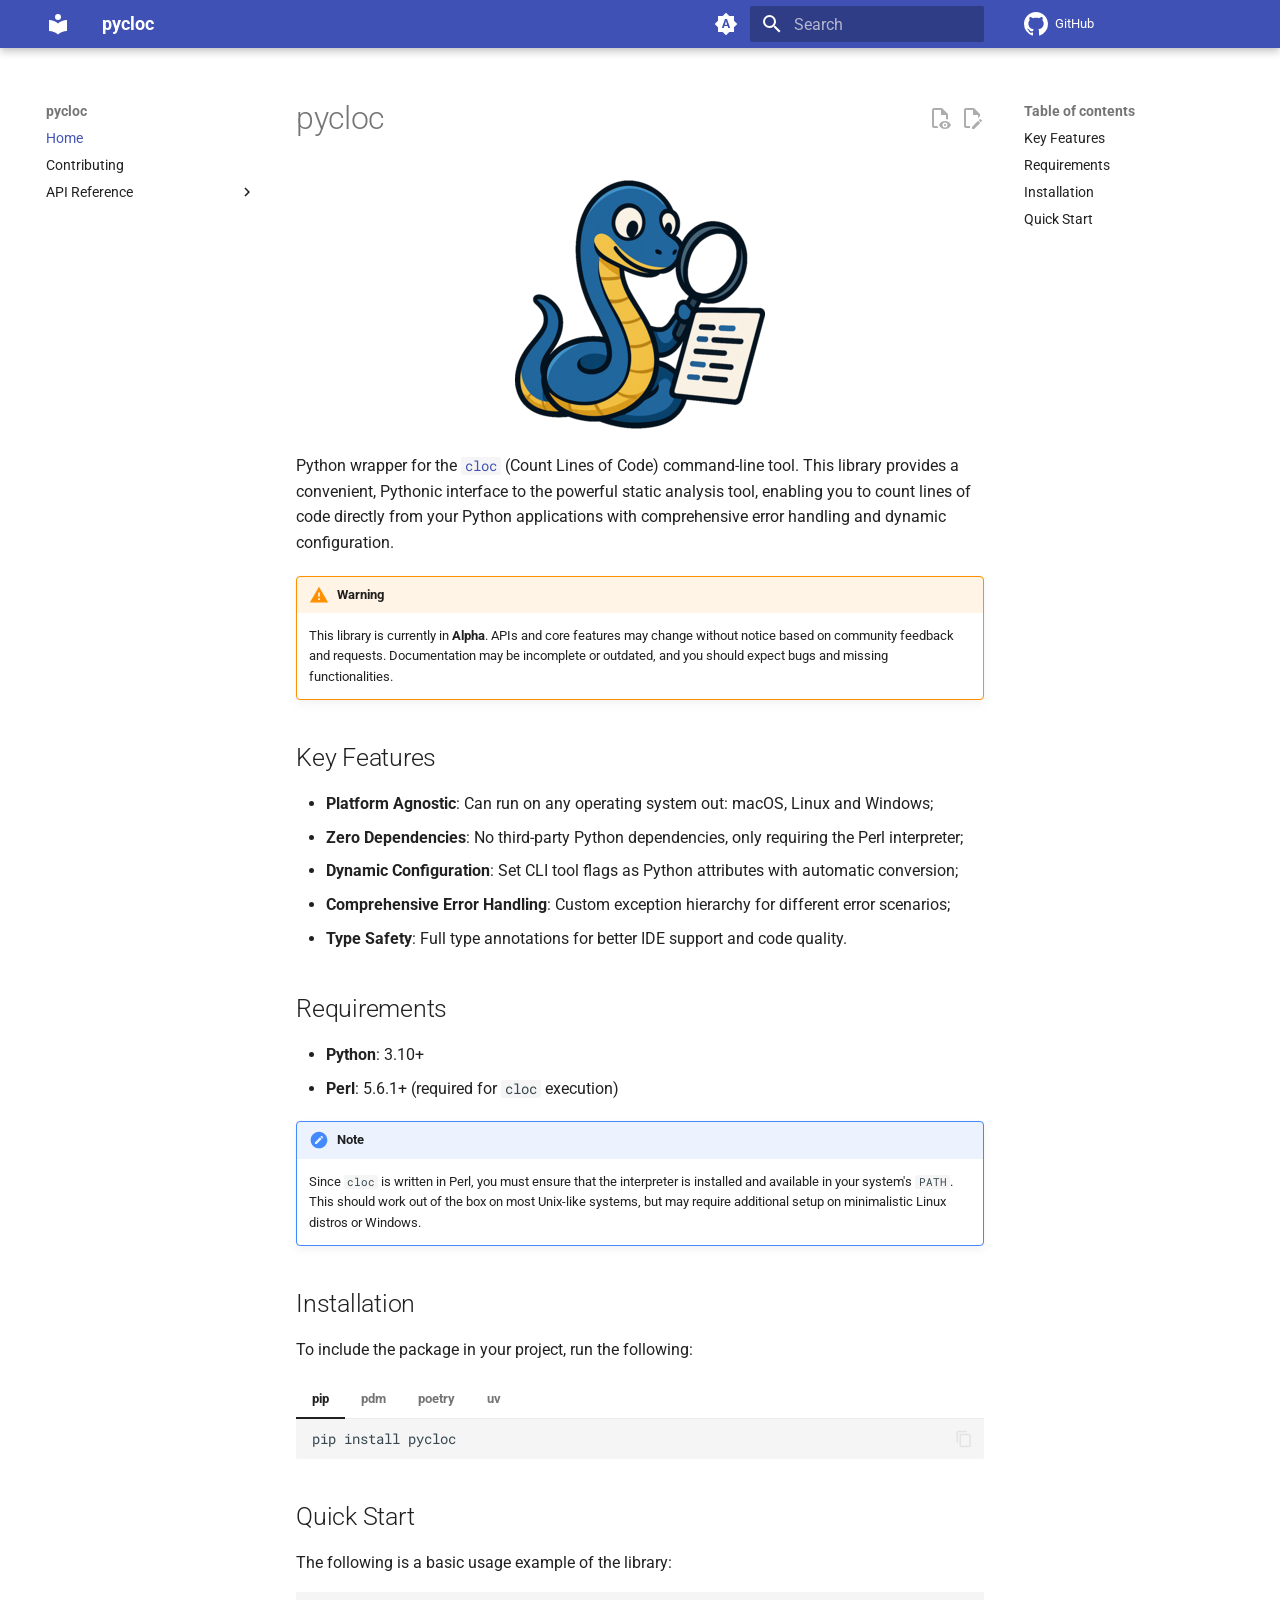
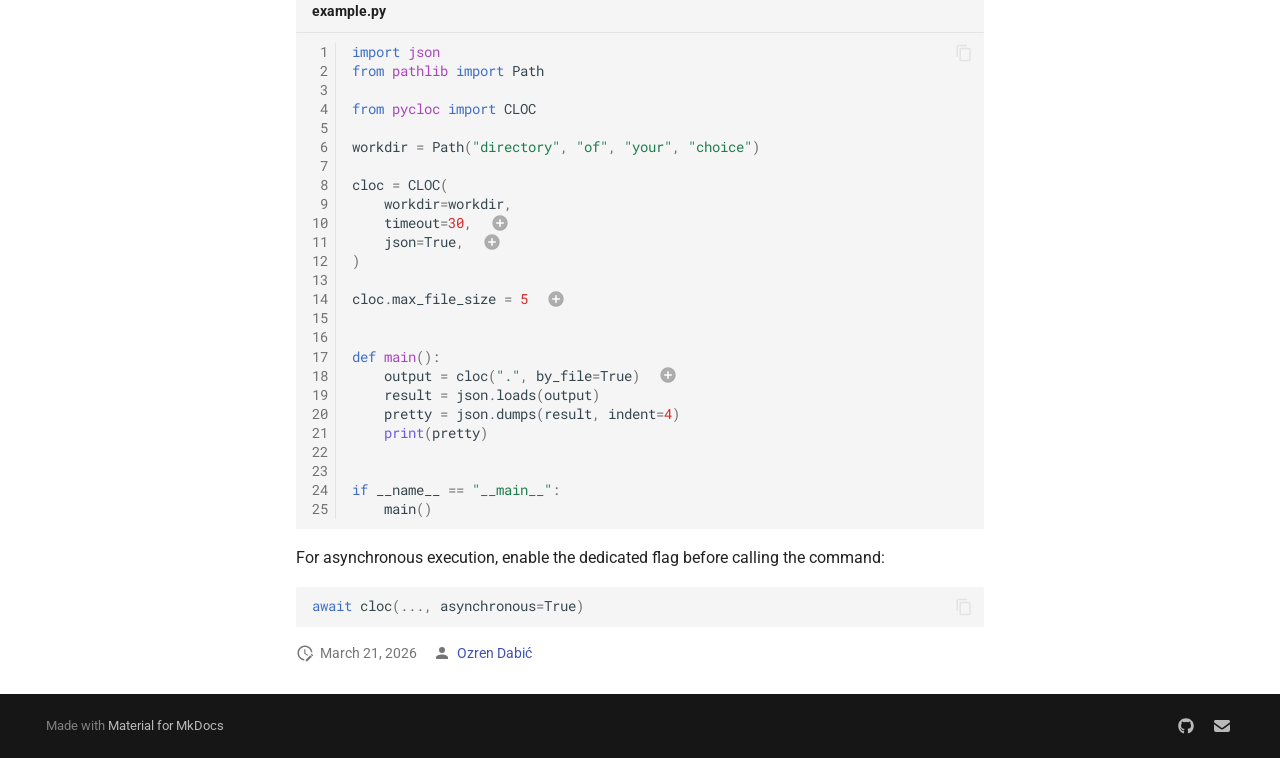
==== commit 5102453c: "Deployed 82b7e08 with MkDocs version: 1.6.1" ====
--- a/index.html
+++ b/index.html
@@ -1,4 +1,4 @@
-<!doctype html><html lang=en class=no-js> <head><meta charset=utf-8><meta name=viewport content="width=device-width,initial-scale=1"><meta name=description content="Python wrapper for the cloc CLI tool"><meta name=author content="Ozren Dabić"><link href=https://pycloc.github.io/pycloc/ rel=canonical><link href=contributing/ rel=next><link rel=icon href=assets/images/pycloc.ico><meta name=generator content="mkdocs-1.6.1, mkdocs-material-9.7.2"><title>pycloc</title><link rel=stylesheet href=assets/stylesheets/main.484c7ddc.min.css><link rel=stylesheet href=assets/stylesheets/palette.ab4e12ef.min.css><link rel=preconnect href=https://fonts.gstatic.com crossorigin><link rel=stylesheet href="https://fonts.googleapis.com/css?family=Roboto:300,300i,400,400i,700,700i%7CRoboto+Mono:400,400i,700,700i&display=fallback"><style>:root{--md-text-font:"Roboto";--md-code-font:"Roboto Mono"}</style><link rel=stylesheet href=assets/_mkdocstrings.css><link rel=stylesheet href=css/style.css><script>__md_scope=new URL(".",location),__md_hash=e=>[...e].reduce(((e,_)=>(e<<5)-e+_.charCodeAt(0)),0),__md_get=(e,_=localStorage,t=__md_scope)=>JSON.parse(_.getItem(t.pathname+"."+e)),__md_set=(e,_,t=localStorage,a=__md_scope)=>{try{t.setItem(a.pathname+"."+e,JSON.stringify(_))}catch(e){}}</script></head> <body dir=ltr data-md-color-scheme=default data-md-color-primary=indigo data-md-color-accent=indigo> <input class=md-toggle data-md-toggle=drawer type=checkbox id=__drawer autocomplete=off> <input class=md-toggle data-md-toggle=search type=checkbox id=__search autocomplete=off> <label class=md-overlay for=__drawer></label> <div data-md-component=skip> <a href=#pycloc class=md-skip> Skip to content </a> </div> <div data-md-component=announce> </div> <header class="md-header md-header--shadow" data-md-component=header> <nav class="md-header__inner md-grid" aria-label=Header> <a href=. title=pycloc class="md-header__button md-logo" aria-label=pycloc data-md-component=logo> <svg xmlns=http://www.w3.org/2000/svg viewbox="0 0 24 24"><path d="M12 8a3 3 0 0 0 3-3 3 3 0 0 0-3-3 3 3 0 0 0-3 3 3 3 0 0 0 3 3m0 3.54C9.64 9.35 6.5 8 3 8v11c3.5 0 6.64 1.35 9 3.54 2.36-2.19 5.5-3.54 9-3.54V8c-3.5 0-6.64 1.35-9 3.54"/></svg> </a> <label class="md-header__button md-icon" for=__drawer> <svg xmlns=http://www.w3.org/2000/svg viewbox="0 0 24 24"><path d="M3 6h18v2H3zm0 5h18v2H3zm0 5h18v2H3z"/></svg> </label> <div class=md-header__title data-md-component=header-title> <div class=md-header__ellipsis> <div class=md-header__topic> <span class=md-ellipsis> pycloc </span> </div> <div class=md-header__topic data-md-component=header-topic> <span class=md-ellipsis> Home </span> </div> </div> </div> <form class=md-header__option data-md-component=palette> <input class=md-option data-md-color-media=(prefers-color-scheme) data-md-color-scheme=default data-md-color-primary=indigo data-md-color-accent=indigo aria-label="Switch to light mode" type=radio name=__palette id=__palette_0> <label class="md-header__button md-icon" title="Switch to light mode" for=__palette_1 hidden> <svg xmlns=http://www.w3.org/2000/svg viewbox="0 0 24 24"><path d="m14.3 16-.7-2h-3.2l-.7 2H7.8L11 7h2l3.2 9zM20 8.69V4h-4.69L12 .69 8.69 4H4v4.69L.69 12 4 15.31V20h4.69L12 23.31 15.31 20H20v-4.69L23.31 12zm-9.15 3.96h2.3L12 9z"/></svg> </label> <input class=md-option data-md-color-media="(prefers-color-scheme: light)" data-md-color-scheme=default data-md-color-primary=indigo data-md-color-accent=indigo aria-label="Switch to dark mode" type=radio name=__palette id=__palette_1> <label class="md-header__button md-icon" title="Switch to dark mode" for=__palette_2 hidden> <svg xmlns=http://www.w3.org/2000/svg viewbox="0 0 24 24"><path d="M12 8a4 4 0 0 0-4 4 4 4 0 0 0 4 4 4 4 0 0 0 4-4 4 4 0 0 0-4-4m0 10a6 6 0 0 1-6-6 6 6 0 0 1 6-6 6 6 0 0 1 6 6 6 6 0 0 1-6 6m8-9.31V4h-4.69L12 .69 8.69 4H4v4.69L.69 12 4 15.31V20h4.69L12 23.31 15.31 20H20v-4.69L23.31 12z"/></svg> </label> <input class=md-option data-md-color-media="(prefers-color-scheme: dark)" data-md-color-scheme=slate data-md-color-primary=indigo data-md-color-accent=indigo aria-label="Switch to system preference" type=radio name=__palette id=__palette_2> <label class="md-header__button md-icon" title="Switch to system preference" for=__palette_0 hidden> <svg xmlns=http://www.w3.org/2000/svg viewbox="0 0 24 24"><path d="M12 18c-.89 0-1.74-.2-2.5-.55C11.56 16.5 13 14.42 13 12s-1.44-4.5-3.5-5.45C10.26 6.2 11.11 6 12 6a6 6 0 0 1 6 6 6 6 0 0 1-6 6m8-9.31V4h-4.69L12 .69 8.69 4H4v4.69L.69 12 4 15.31V20h4.69L12 23.31 15.31 20H20v-4.69L23.31 12z"/></svg> </label> </form> <script>var palette=__md_get("__palette");if(palette&&palette.color){if("(prefers-color-scheme)"===palette.color.media){var media=matchMedia("(prefers-color-scheme: light)"),input=document.querySelector(media.matches?"[data-md-color-media='(prefers-color-scheme: light)']":"[data-md-color-media='(prefers-color-scheme: dark)']");palette.color.media=input.getAttribute("data-md-color-media"),palette.color.scheme=input.getAttribute("data-md-color-scheme"),palette.color.primary=input.getAttribute("data-md-color-primary"),palette.color.accent=input.getAttribute("data-md-color-accent")}for(var[key,value]of Object.entries(palette.color))document.body.setAttribute("data-md-color-"+key,value)}</script> <label class="md-header__button md-icon" for=__search> <svg xmlns=http://www.w3.org/2000/svg viewbox="0 0 24 24"><path d="M9.5 3A6.5 6.5 0 0 1 16 9.5c0 1.61-.59 3.09-1.56 4.23l.27.27h.79l5 5-1.5 1.5-5-5v-.79l-.27-.27A6.52 6.52 0 0 1 9.5 16 6.5 6.5 0 0 1 3 9.5 6.5 6.5 0 0 1 9.5 3m0 2C7 5 5 7 5 9.5S7 14 9.5 14 14 12 14 9.5 12 5 9.5 5"/></svg> </label> <div class=md-search data-md-component=search role=dialog> <label class=md-search__overlay for=__search></label> <div class=md-search__inner role=search> <form class=md-search__form name=search> <input type=text class=md-search__input name=query aria-label=Search placeholder=Search autocapitalize=off autocorrect=off autocomplete=off spellcheck=false data-md-component=search-query required> <label class="md-search__icon md-icon" for=__search> <svg xmlns=http://www.w3.org/2000/svg viewbox="0 0 24 24"><path d="M9.5 3A6.5 6.5 0 0 1 16 9.5c0 1.61-.59 3.09-1.56 4.23l.27.27h.79l5 5-1.5 1.5-5-5v-.79l-.27-.27A6.52 6.52 0 0 1 9.5 16 6.5 6.5 0 0 1 3 9.5 6.5 6.5 0 0 1 9.5 3m0 2C7 5 5 7 5 9.5S7 14 9.5 14 14 12 14 9.5 12 5 9.5 5"/></svg> <svg xmlns=http://www.w3.org/2000/svg viewbox="0 0 24 24"><path d="M20 11v2H8l5.5 5.5-1.42 1.42L4.16 12l7.92-7.92L13.5 5.5 8 11z"/></svg> </label> <nav class=md-search__options aria-label=Search> <button type=reset class="md-search__icon md-icon" title=Clear aria-label=Clear tabindex=-1> <svg xmlns=http://www.w3.org/2000/svg viewbox="0 0 24 24"><path d="M19 6.41 17.59 5 12 10.59 6.41 5 5 6.41 10.59 12 5 17.59 6.41 19 12 13.41 17.59 19 19 17.59 13.41 12z"/></svg> </button> </nav> </form> <div class=md-search__output> <div class=md-search__scrollwrap tabindex=0 data-md-scrollfix> <div class=md-search-result data-md-component=search-result> <div class=md-search-result__meta> Initializing search </div> <ol class=md-search-result__list role=presentation></ol> </div> </div> </div> </div> </div> <div class=md-header__source> <a href=https://github.com/pycloc/pycloc title="Go to repository" class=md-source data-md-component=source> <div class="md-source__icon md-icon"> <svg xmlns=http://www.w3.org/2000/svg viewbox="0 0 16 16"><path d="M8 0c4.42 0 8 3.58 8 8a8.01 8.01 0 0 1-5.45 7.59c-.4.08-.55-.17-.55-.38 0-.27.01-1.13.01-2.2 0-.75-.25-1.23-.54-1.48 1.78-.2 3.65-.88 3.65-3.95 0-.88-.31-1.59-.82-2.15.08-.2.36-1.02-.08-2.12 0 0-.67-.22-2.2.82-.64-.18-1.32-.27-2-.27s-1.36.09-2 .27c-1.53-1.03-2.2-.82-2.2-.82-.44 1.1-.16 1.92-.08 2.12-.51.56-.82 1.28-.82 2.15 0 3.06 1.86 3.75 3.64 3.95-.23.2-.44.55-.51 1.07-.46.21-1.61.55-2.33-.66-.15-.24-.6-.83-1.23-.82-.67.01-.27.38.01.53.34.19.73.9.82 1.13.16.45.68 1.31 2.69.94 0 .67.01 1.3.01 1.49 0 .21-.15.45-.55.38A7.995 7.995 0 0 1 0 8c0-4.42 3.58-8 8-8"/></svg> </div> <div class=md-source__repository> GitHub </div> </a> </div> </nav> </header> <div class=md-container data-md-component=container> <main class=md-main data-md-component=main> <div class="md-main__inner md-grid"> <div class="md-sidebar md-sidebar--primary" data-md-component=sidebar data-md-type=navigation> <div class=md-sidebar__scrollwrap> <div class=md-sidebar__inner> <nav class="md-nav md-nav--primary" aria-label=Navigation data-md-level=0> <label class=md-nav__title for=__drawer> <a href=. title=pycloc class="md-nav__button md-logo" aria-label=pycloc data-md-component=logo> <svg xmlns=http://www.w3.org/2000/svg viewbox="0 0 24 24"><path d="M12 8a3 3 0 0 0 3-3 3 3 0 0 0-3-3 3 3 0 0 0-3 3 3 3 0 0 0 3 3m0 3.54C9.64 9.35 6.5 8 3 8v11c3.5 0 6.64 1.35 9 3.54 2.36-2.19 5.5-3.54 9-3.54V8c-3.5 0-6.64 1.35-9 3.54"/></svg> </a> pycloc </label> <div class=md-nav__source> <a href=https://github.com/pycloc/pycloc title="Go to repository" class=md-source data-md-component=source> <div class="md-source__icon md-icon"> <svg xmlns=http://www.w3.org/2000/svg viewbox="0 0 16 16"><path d="M8 0c4.42 0 8 3.58 8 8a8.01 8.01 0 0 1-5.45 7.59c-.4.08-.55-.17-.55-.38 0-.27.01-1.13.01-2.2 0-.75-.25-1.23-.54-1.48 1.78-.2 3.65-.88 3.65-3.95 0-.88-.31-1.59-.82-2.15.08-.2.36-1.02-.08-2.12 0 0-.67-.22-2.2.82-.64-.18-1.32-.27-2-.27s-1.36.09-2 .27c-1.53-1.03-2.2-.82-2.2-.82-.44 1.1-.16 1.92-.08 2.12-.51.56-.82 1.28-.82 2.15 0 3.06 1.86 3.75 3.64 3.95-.23.2-.44.55-.51 1.07-.46.21-1.61.55-2.33-.66-.15-.24-.6-.83-1.23-.82-.67.01-.27.38.01.53.34.19.73.9.82 1.13.16.45.68 1.31 2.69.94 0 .67.01 1.3.01 1.49 0 .21-.15.45-.55.38A7.995 7.995 0 0 1 0 8c0-4.42 3.58-8 8-8"/></svg> </div> <div class=md-source__repository> GitHub </div> </a> </div> <ul class=md-nav__list data-md-scrollfix> <li class="md-nav__item md-nav__item--active"> <input class="md-nav__toggle md-toggle" type=checkbox id=__toc> <label class="md-nav__link md-nav__link--active" for=__toc> <span class=md-ellipsis> Home </span> <span class="md-nav__icon md-icon"></span> </label> <a href=. class="md-nav__link md-nav__link--active"> <span class=md-ellipsis> Home </span> </a> <nav class="md-nav md-nav--secondary" aria-label="Table of contents"> <label class=md-nav__title for=__toc> <span class="md-nav__icon md-icon"></span> Table of contents </label> <ul class=md-nav__list data-md-component=toc data-md-scrollfix> <li class=md-nav__item> <a href=#key-features class=md-nav__link> <span class=md-ellipsis> Key Features </span> </a> </li> <li class=md-nav__item> <a href=#requirements class=md-nav__link> <span class=md-ellipsis> Requirements </span> </a> </li> <li class=md-nav__item> <a href=#installation class=md-nav__link> <span class=md-ellipsis> Installation </span> </a> </li> <li class=md-nav__item> <a href=#quick-start class=md-nav__link> <span class=md-ellipsis> Quick Start </span> </a> </li> </ul> </nav> </li> <li class=md-nav__item> <a href=contributing/ class=md-nav__link> <span class=md-ellipsis> Contributing </span> </a> </li> <li class="md-nav__item md-nav__item--nested"> <input class="md-nav__toggle md-toggle " type=checkbox id=__nav_3> <label class=md-nav__link for=__nav_3 id=__nav_3_label tabindex=0> <span class=md-ellipsis> API Reference </span> <span class="md-nav__icon md-icon"></span> </label> <nav class=md-nav data-md-level=1 aria-labelledby=__nav_3_label aria-expanded=false> <label class=md-nav__title for=__nav_3> <span class="md-nav__icon md-icon"></span> API Reference </label> <ul class=md-nav__list data-md-scrollfix> <li class="md-nav__item md-nav__item--nested"> <input class="md-nav__toggle md-toggle " type=checkbox id=__nav_3_1> <label class=md-nav__link for=__nav_3_1 id=__nav_3_1_label tabindex=0> <span class=md-ellipsis> pycloc </span> <span class="md-nav__icon md-icon"></span> </label> <nav class=md-nav data-md-level=2 aria-labelledby=__nav_3_1_label aria-expanded=false> <label class=md-nav__title for=__nav_3_1> <span class="md-nav__icon md-icon"></span> pycloc </label> <ul class=md-nav__list data-md-scrollfix> <li class=md-nav__item> <a href=api/pycloc/command/ class=md-nav__link> <span class=md-ellipsis> command </span> </a> </li> <li class=md-nav__item> <a href=api/pycloc/exceptions/ class=md-nav__link> <span class=md-ellipsis> exceptions </span> </a> </li> </ul> </nav> </li> </ul> </nav> </li> </ul> </nav> </div> </div> </div> <div class="md-sidebar md-sidebar--secondary" data-md-component=sidebar data-md-type=toc> <div class=md-sidebar__scrollwrap> <div class=md-sidebar__inner> <nav class="md-nav md-nav--secondary" aria-label="Table of contents"> <label class=md-nav__title for=__toc> <span class="md-nav__icon md-icon"></span> Table of contents </label> <ul class=md-nav__list data-md-component=toc data-md-scrollfix> <li class=md-nav__item> <a href=#key-features class=md-nav__link> <span class=md-ellipsis> Key Features </span> </a> </li> <li class=md-nav__item> <a href=#requirements class=md-nav__link> <span class=md-ellipsis> Requirements </span> </a> </li> <li class=md-nav__item> <a href=#installation class=md-nav__link> <span class=md-ellipsis> Installation </span> </a> </li> <li class=md-nav__item> <a href=#quick-start class=md-nav__link> <span class=md-ellipsis> Quick Start </span> </a> </li> </ul> </nav> </div> </div> </div> <div class=md-content data-md-component=content> <article class="md-content__inner md-typeset"> <a href=https://github.com/pycloc/pycloc/blob/main/docs/index.md title="Edit this page" class="md-content__button md-icon" rel=edit> <svg xmlns=http://www.w3.org/2000/svg viewbox="0 0 24 24"><path d="M10 20H6V4h7v5h5v3.1l2-2V8l-6-6H6c-1.1 0-2 .9-2 2v16c0 1.1.9 2 2 2h4zm10.2-7c.1 0 .3.1.4.2l1.3 1.3c.2.2.2.6 0 .8l-1 1-2.1-2.1 1-1c.1-.1.2-.2.4-.2m0 3.9L14.1 23H12v-2.1l6.1-6.1z"/></svg> </a> <a href=https://github.com/pycloc/pycloc/raw/main/docs/index.md title="View source of this page" class="md-content__button md-icon"> <svg xmlns=http://www.w3.org/2000/svg viewbox="0 0 24 24"><path d="M17 18c.56 0 1 .44 1 1s-.44 1-1 1-1-.44-1-1 .44-1 1-1m0-3c-2.73 0-5.06 1.66-6 4 .94 2.34 3.27 4 6 4s5.06-1.66 6-4c-.94-2.34-3.27-4-6-4m0 6.5a2.5 2.5 0 0 1-2.5-2.5 2.5 2.5 0 0 1 2.5-2.5 2.5 2.5 0 0 1 2.5 2.5 2.5 2.5 0 0 1-2.5 2.5M9.27 20H6V4h7v5h5v4.07c.7.08 1.36.25 2 .49V8l-6-6H6a2 2 0 0 0-2 2v16a2 2 0 0 0 2 2h4.5a8.2 8.2 0 0 1-1.23-2"/></svg> </a> <h1 id=pycloc>pycloc<a class=headerlink href=#pycloc title="Permanent link">#</a></h1> <p align=center> <img src=assets/images/pycloc.png alt="pycloc logo"> </p> <p>Python wrapper for the <a href=https://github.com/AlDanial/cloc><code>cloc</code></a> (Count Lines of Code) command-line tool. This library provides a convenient, Pythonic interface to the powerful static analysis tool, enabling you to count lines of code directly from your Python applications with comprehensive error handling and dynamic configuration.</p> <div class="admonition warning"> <p class=admonition-title>Warning</p> <p>This library is currently in <strong>Alpha</strong>. APIs and core features may change without notice based on community feedback and requests. Documentation may be incomplete or outdated, and you should expect bugs and missing functionalities.</p> </div> <h2 id=key-features>Key Features<a class=headerlink href=#key-features title="Permanent link">#</a></h2> <ul> <li><strong>Platform Agnostic</strong>: Can run on any operating system out: macOS, Linux and Windows;</li> <li><strong>Zero Dependencies</strong>: No third-party Python dependencies, only requiring the Perl interpreter;</li> <li><strong>Dynamic Configuration</strong>: Set CLI tool flags as Python attributes with automatic conversion;</li> <li><strong>Comprehensive Error Handling</strong>: Custom exception hierarchy for different error scenarios;</li> <li><strong>Type Safety</strong>: Full type annotations for better IDE support and code quality.</li> </ul> <h2 id=requirements>Requirements<a class=headerlink href=#requirements title="Permanent link">#</a></h2> <ul> <li><strong>Python</strong>: 3.10+</li> <li><strong>Perl</strong>: 5.6.1+ (required for <code>cloc</code> execution)</li> </ul> <div class="admonition note"> <p class=admonition-title>Note</p> <p>Since <code>cloc</code> is written in Perl, you must ensure that the interpreter is installed and available in your system's <code>PATH</code>. This should work out of the box on most Unix-like systems, but may require additional setup on minimalistic Linux distros or Windows.</p> </div> <h2 id=installation>Installation<a class=headerlink href=#installation title="Permanent link">#</a></h2> <p>To include the package in your project, run the following:</p> <div class="tabbed-set tabbed-alternate" data-tabs=1:4><input checked=checked id=__tabbed_1_1 name=__tabbed_1 type=radio><input id=__tabbed_1_2 name=__tabbed_1 type=radio><input id=__tabbed_1_3 name=__tabbed_1 type=radio><input id=__tabbed_1_4 name=__tabbed_1 type=radio><div class=tabbed-labels><label for=__tabbed_1_1>pip</label><label for=__tabbed_1_2>pdm</label><label for=__tabbed_1_3>poetry</label><label for=__tabbed_1_4>uv</label></div> <div class=tabbed-content> <div class=tabbed-block> <div class="language-sh highlight"><pre><span></span><code><span id=__span-0-1><a id=__codelineno-0-1 name=__codelineno-0-1 href=#__codelineno-0-1></a>pip<span class=w> </span>install<span class=w> </span>pycloc
+<!doctype html><html lang=en class=no-js> <head><meta charset=utf-8><meta name=viewport content="width=device-width,initial-scale=1"><meta name=description content="Python wrapper for the cloc CLI tool"><meta name=author content="Ozren Dabić"><link href=https://pycloc.github.io/pycloc/ rel=canonical><link href=contributing/ rel=next><link rel=icon href=assets/images/pycloc.ico><meta name=generator content="mkdocs-1.6.1, mkdocs-material-9.7.6"><title>pycloc</title><link rel=stylesheet href=assets/stylesheets/main.484c7ddc.min.css><link rel=stylesheet href=assets/stylesheets/palette.ab4e12ef.min.css><link rel=preconnect href=https://fonts.gstatic.com crossorigin><link rel=stylesheet href="https://fonts.googleapis.com/css?family=Roboto:300,300i,400,400i,700,700i%7CRoboto+Mono:400,400i,700,700i&display=fallback"><style>:root{--md-text-font:"Roboto";--md-code-font:"Roboto Mono"}</style><link rel=stylesheet href=assets/_mkdocstrings.css><link rel=stylesheet href=css/style.css><script>__md_scope=new URL(".",location),__md_hash=e=>[...e].reduce(((e,_)=>(e<<5)-e+_.charCodeAt(0)),0),__md_get=(e,_=localStorage,t=__md_scope)=>JSON.parse(_.getItem(t.pathname+"."+e)),__md_set=(e,_,t=localStorage,a=__md_scope)=>{try{t.setItem(a.pathname+"."+e,JSON.stringify(_))}catch(e){}}</script></head> <body dir=ltr data-md-color-scheme=default data-md-color-primary=indigo data-md-color-accent=indigo> <input class=md-toggle data-md-toggle=drawer type=checkbox id=__drawer autocomplete=off> <input class=md-toggle data-md-toggle=search type=checkbox id=__search autocomplete=off> <label class=md-overlay for=__drawer></label> <div data-md-component=skip> <a href=#pycloc class=md-skip> Skip to content </a> </div> <div data-md-component=announce> </div> <header class="md-header md-header--shadow" data-md-component=header> <nav class="md-header__inner md-grid" aria-label=Header> <a href=. title=pycloc class="md-header__button md-logo" aria-label=pycloc data-md-component=logo> <svg xmlns=http://www.w3.org/2000/svg viewbox="0 0 24 24"><path d="M12 8a3 3 0 0 0 3-3 3 3 0 0 0-3-3 3 3 0 0 0-3 3 3 3 0 0 0 3 3m0 3.54C9.64 9.35 6.5 8 3 8v11c3.5 0 6.64 1.35 9 3.54 2.36-2.19 5.5-3.54 9-3.54V8c-3.5 0-6.64 1.35-9 3.54"/></svg> </a> <label class="md-header__button md-icon" for=__drawer> <svg xmlns=http://www.w3.org/2000/svg viewbox="0 0 24 24"><path d="M3 6h18v2H3zm0 5h18v2H3zm0 5h18v2H3z"/></svg> </label> <div class=md-header__title data-md-component=header-title> <div class=md-header__ellipsis> <div class=md-header__topic> <span class=md-ellipsis> pycloc </span> </div> <div class=md-header__topic data-md-component=header-topic> <span class=md-ellipsis> Home </span> </div> </div> </div> <form class=md-header__option data-md-component=palette> <input class=md-option data-md-color-media=(prefers-color-scheme) data-md-color-scheme=default data-md-color-primary=indigo data-md-color-accent=indigo aria-label="Switch to light mode" type=radio name=__palette id=__palette_0> <label class="md-header__button md-icon" title="Switch to light mode" for=__palette_1 hidden> <svg xmlns=http://www.w3.org/2000/svg viewbox="0 0 24 24"><path d="m14.3 16-.7-2h-3.2l-.7 2H7.8L11 7h2l3.2 9zM20 8.69V4h-4.69L12 .69 8.69 4H4v4.69L.69 12 4 15.31V20h4.69L12 23.31 15.31 20H20v-4.69L23.31 12zm-9.15 3.96h2.3L12 9z"/></svg> </label> <input class=md-option data-md-color-media="(prefers-color-scheme: light)" data-md-color-scheme=default data-md-color-primary=indigo data-md-color-accent=indigo aria-label="Switch to dark mode" type=radio name=__palette id=__palette_1> <label class="md-header__button md-icon" title="Switch to dark mode" for=__palette_2 hidden> <svg xmlns=http://www.w3.org/2000/svg viewbox="0 0 24 24"><path d="M12 8a4 4 0 0 0-4 4 4 4 0 0 0 4 4 4 4 0 0 0 4-4 4 4 0 0 0-4-4m0 10a6 6 0 0 1-6-6 6 6 0 0 1 6-6 6 6 0 0 1 6 6 6 6 0 0 1-6 6m8-9.31V4h-4.69L12 .69 8.69 4H4v4.69L.69 12 4 15.31V20h4.69L12 23.31 15.31 20H20v-4.69L23.31 12z"/></svg> </label> <input class=md-option data-md-color-media="(prefers-color-scheme: dark)" data-md-color-scheme=slate data-md-color-primary=indigo data-md-color-accent=indigo aria-label="Switch to system preference" type=radio name=__palette id=__palette_2> <label class="md-header__button md-icon" title="Switch to system preference" for=__palette_0 hidden> <svg xmlns=http://www.w3.org/2000/svg viewbox="0 0 24 24"><path d="M12 18c-.89 0-1.74-.2-2.5-.55C11.56 16.5 13 14.42 13 12s-1.44-4.5-3.5-5.45C10.26 6.2 11.11 6 12 6a6 6 0 0 1 6 6 6 6 0 0 1-6 6m8-9.31V4h-4.69L12 .69 8.69 4H4v4.69L.69 12 4 15.31V20h4.69L12 23.31 15.31 20H20v-4.69L23.31 12z"/></svg> </label> </form> <script>var palette=__md_get("__palette");if(palette&&palette.color){if("(prefers-color-scheme)"===palette.color.media){var media=matchMedia("(prefers-color-scheme: light)"),input=document.querySelector(media.matches?"[data-md-color-media='(prefers-color-scheme: light)']":"[data-md-color-media='(prefers-color-scheme: dark)']");palette.color.media=input.getAttribute("data-md-color-media"),palette.color.scheme=input.getAttribute("data-md-color-scheme"),palette.color.primary=input.getAttribute("data-md-color-primary"),palette.color.accent=input.getAttribute("data-md-color-accent")}for(var[key,value]of Object.entries(palette.color))document.body.setAttribute("data-md-color-"+key,value)}</script> <label class="md-header__button md-icon" for=__search> <svg xmlns=http://www.w3.org/2000/svg viewbox="0 0 24 24"><path d="M9.5 3A6.5 6.5 0 0 1 16 9.5c0 1.61-.59 3.09-1.56 4.23l.27.27h.79l5 5-1.5 1.5-5-5v-.79l-.27-.27A6.52 6.52 0 0 1 9.5 16 6.5 6.5 0 0 1 3 9.5 6.5 6.5 0 0 1 9.5 3m0 2C7 5 5 7 5 9.5S7 14 9.5 14 14 12 14 9.5 12 5 9.5 5"/></svg> </label> <div class=md-search data-md-component=search role=dialog> <label class=md-search__overlay for=__search></label> <div class=md-search__inner role=search> <form class=md-search__form name=search> <input type=text class=md-search__input name=query aria-label=Search placeholder=Search autocapitalize=off autocorrect=off autocomplete=off spellcheck=false data-md-component=search-query required> <label class="md-search__icon md-icon" for=__search> <svg xmlns=http://www.w3.org/2000/svg viewbox="0 0 24 24"><path d="M9.5 3A6.5 6.5 0 0 1 16 9.5c0 1.61-.59 3.09-1.56 4.23l.27.27h.79l5 5-1.5 1.5-5-5v-.79l-.27-.27A6.52 6.52 0 0 1 9.5 16 6.5 6.5 0 0 1 3 9.5 6.5 6.5 0 0 1 9.5 3m0 2C7 5 5 7 5 9.5S7 14 9.5 14 14 12 14 9.5 12 5 9.5 5"/></svg> <svg xmlns=http://www.w3.org/2000/svg viewbox="0 0 24 24"><path d="M20 11v2H8l5.5 5.5-1.42 1.42L4.16 12l7.92-7.92L13.5 5.5 8 11z"/></svg> </label> <nav class=md-search__options aria-label=Search> <button type=reset class="md-search__icon md-icon" title=Clear aria-label=Clear tabindex=-1> <svg xmlns=http://www.w3.org/2000/svg viewbox="0 0 24 24"><path d="M19 6.41 17.59 5 12 10.59 6.41 5 5 6.41 10.59 12 5 17.59 6.41 19 12 13.41 17.59 19 19 17.59 13.41 12z"/></svg> </button> </nav> </form> <div class=md-search__output> <div class=md-search__scrollwrap tabindex=0 data-md-scrollfix> <div class=md-search-result data-md-component=search-result> <div class=md-search-result__meta> Initializing search </div> <ol class=md-search-result__list role=presentation></ol> </div> </div> </div> </div> </div> <div class=md-header__source> <a href=https://github.com/pycloc/pycloc title="Go to repository" class=md-source data-md-component=source> <div class="md-source__icon md-icon"> <svg xmlns=http://www.w3.org/2000/svg viewbox="0 0 16 16"><path d="M8 0c4.42 0 8 3.58 8 8a8.01 8.01 0 0 1-5.45 7.59c-.4.08-.55-.17-.55-.38 0-.27.01-1.13.01-2.2 0-.75-.25-1.23-.54-1.48 1.78-.2 3.65-.88 3.65-3.95 0-.88-.31-1.59-.82-2.15.08-.2.36-1.02-.08-2.12 0 0-.67-.22-2.2.82-.64-.18-1.32-.27-2-.27s-1.36.09-2 .27c-1.53-1.03-2.2-.82-2.2-.82-.44 1.1-.16 1.92-.08 2.12-.51.56-.82 1.28-.82 2.15 0 3.06 1.86 3.75 3.64 3.95-.23.2-.44.55-.51 1.07-.46.21-1.61.55-2.33-.66-.15-.24-.6-.83-1.23-.82-.67.01-.27.38.01.53.34.19.73.9.82 1.13.16.45.68 1.31 2.69.94 0 .67.01 1.3.01 1.49 0 .21-.15.45-.55.38A7.995 7.995 0 0 1 0 8c0-4.42 3.58-8 8-8"/></svg> </div> <div class=md-source__repository> GitHub </div> </a> </div> </nav> </header> <div class=md-container data-md-component=container> <main class=md-main data-md-component=main> <div class="md-main__inner md-grid"> <div class="md-sidebar md-sidebar--primary" data-md-component=sidebar data-md-type=navigation> <div class=md-sidebar__scrollwrap> <div class=md-sidebar__inner> <nav class="md-nav md-nav--primary" aria-label=Navigation data-md-level=0> <label class=md-nav__title for=__drawer> <a href=. title=pycloc class="md-nav__button md-logo" aria-label=pycloc data-md-component=logo> <svg xmlns=http://www.w3.org/2000/svg viewbox="0 0 24 24"><path d="M12 8a3 3 0 0 0 3-3 3 3 0 0 0-3-3 3 3 0 0 0-3 3 3 3 0 0 0 3 3m0 3.54C9.64 9.35 6.5 8 3 8v11c3.5 0 6.64 1.35 9 3.54 2.36-2.19 5.5-3.54 9-3.54V8c-3.5 0-6.64 1.35-9 3.54"/></svg> </a> pycloc </label> <div class=md-nav__source> <a href=https://github.com/pycloc/pycloc title="Go to repository" class=md-source data-md-component=source> <div class="md-source__icon md-icon"> <svg xmlns=http://www.w3.org/2000/svg viewbox="0 0 16 16"><path d="M8 0c4.42 0 8 3.58 8 8a8.01 8.01 0 0 1-5.45 7.59c-.4.08-.55-.17-.55-.38 0-.27.01-1.13.01-2.2 0-.75-.25-1.23-.54-1.48 1.78-.2 3.65-.88 3.65-3.95 0-.88-.31-1.59-.82-2.15.08-.2.36-1.02-.08-2.12 0 0-.67-.22-2.2.82-.64-.18-1.32-.27-2-.27s-1.36.09-2 .27c-1.53-1.03-2.2-.82-2.2-.82-.44 1.1-.16 1.92-.08 2.12-.51.56-.82 1.28-.82 2.15 0 3.06 1.86 3.75 3.64 3.95-.23.2-.44.55-.51 1.07-.46.21-1.61.55-2.33-.66-.15-.24-.6-.83-1.23-.82-.67.01-.27.38.01.53.34.19.73.9.82 1.13.16.45.68 1.31 2.69.94 0 .67.01 1.3.01 1.49 0 .21-.15.45-.55.38A7.995 7.995 0 0 1 0 8c0-4.42 3.58-8 8-8"/></svg> </div> <div class=md-source__repository> GitHub </div> </a> </div> <ul class=md-nav__list data-md-scrollfix> <li class="md-nav__item md-nav__item--active"> <input class="md-nav__toggle md-toggle" type=checkbox id=__toc> <label class="md-nav__link md-nav__link--active" for=__toc> <span class=md-ellipsis> Home </span> <span class="md-nav__icon md-icon"></span> </label> <a href=. class="md-nav__link md-nav__link--active"> <span class=md-ellipsis> Home </span> </a> <nav class="md-nav md-nav--secondary" aria-label="Table of contents"> <label class=md-nav__title for=__toc> <span class="md-nav__icon md-icon"></span> Table of contents </label> <ul class=md-nav__list data-md-component=toc data-md-scrollfix> <li class=md-nav__item> <a href=#key-features class=md-nav__link> <span class=md-ellipsis> Key Features </span> </a> </li> <li class=md-nav__item> <a href=#requirements class=md-nav__link> <span class=md-ellipsis> Requirements </span> </a> </li> <li class=md-nav__item> <a href=#installation class=md-nav__link> <span class=md-ellipsis> Installation </span> </a> </li> <li class=md-nav__item> <a href=#quick-start class=md-nav__link> <span class=md-ellipsis> Quick Start </span> </a> </li> </ul> </nav> </li> <li class=md-nav__item> <a href=contributing/ class=md-nav__link> <span class=md-ellipsis> Contributing </span> </a> </li> <li class="md-nav__item md-nav__item--nested"> <input class="md-nav__toggle md-toggle " type=checkbox id=__nav_3> <label class=md-nav__link for=__nav_3 id=__nav_3_label tabindex=0> <span class=md-ellipsis> API Reference </span> <span class="md-nav__icon md-icon"></span> </label> <nav class=md-nav data-md-level=1 aria-labelledby=__nav_3_label aria-expanded=false> <label class=md-nav__title for=__nav_3> <span class="md-nav__icon md-icon"></span> API Reference </label> <ul class=md-nav__list data-md-scrollfix> <li class="md-nav__item md-nav__item--nested"> <input class="md-nav__toggle md-toggle " type=checkbox id=__nav_3_1> <label class=md-nav__link for=__nav_3_1 id=__nav_3_1_label tabindex=0> <span class=md-ellipsis> pycloc </span> <span class="md-nav__icon md-icon"></span> </label> <nav class=md-nav data-md-level=2 aria-labelledby=__nav_3_1_label aria-expanded=false> <label class=md-nav__title for=__nav_3_1> <span class="md-nav__icon md-icon"></span> pycloc </label> <ul class=md-nav__list data-md-scrollfix> <li class=md-nav__item> <a href=api/pycloc/command/ class=md-nav__link> <span class=md-ellipsis> command </span> </a> </li> <li class=md-nav__item> <a href=api/pycloc/exceptions/ class=md-nav__link> <span class=md-ellipsis> exceptions </span> </a> </li> </ul> </nav> </li> </ul> </nav> </li> </ul> </nav> </div> </div> </div> <div class="md-sidebar md-sidebar--secondary" data-md-component=sidebar data-md-type=toc> <div class=md-sidebar__scrollwrap> <div class=md-sidebar__inner> <nav class="md-nav md-nav--secondary" aria-label="Table of contents"> <label class=md-nav__title for=__toc> <span class="md-nav__icon md-icon"></span> Table of contents </label> <ul class=md-nav__list data-md-component=toc data-md-scrollfix> <li class=md-nav__item> <a href=#key-features class=md-nav__link> <span class=md-ellipsis> Key Features </span> </a> </li> <li class=md-nav__item> <a href=#requirements class=md-nav__link> <span class=md-ellipsis> Requirements </span> </a> </li> <li class=md-nav__item> <a href=#installation class=md-nav__link> <span class=md-ellipsis> Installation </span> </a> </li> <li class=md-nav__item> <a href=#quick-start class=md-nav__link> <span class=md-ellipsis> Quick Start </span> </a> </li> </ul> </nav> </div> </div> </div> <div class=md-content data-md-component=content> <article class="md-content__inner md-typeset"> <a href=https://github.com/pycloc/pycloc/blob/main/docs/index.md title="Edit this page" class="md-content__button md-icon" rel=edit> <svg xmlns=http://www.w3.org/2000/svg viewbox="0 0 24 24"><path d="M10 20H6V4h7v5h5v3.1l2-2V8l-6-6H6c-1.1 0-2 .9-2 2v16c0 1.1.9 2 2 2h4zm10.2-7c.1 0 .3.1.4.2l1.3 1.3c.2.2.2.6 0 .8l-1 1-2.1-2.1 1-1c.1-.1.2-.2.4-.2m0 3.9L14.1 23H12v-2.1l6.1-6.1z"/></svg> </a> <a href=https://github.com/pycloc/pycloc/raw/main/docs/index.md title="View source of this page" class="md-content__button md-icon"> <svg xmlns=http://www.w3.org/2000/svg viewbox="0 0 24 24"><path d="M17 18c.56 0 1 .44 1 1s-.44 1-1 1-1-.44-1-1 .44-1 1-1m0-3c-2.73 0-5.06 1.66-6 4 .94 2.34 3.27 4 6 4s5.06-1.66 6-4c-.94-2.34-3.27-4-6-4m0 6.5a2.5 2.5 0 0 1-2.5-2.5 2.5 2.5 0 0 1 2.5-2.5 2.5 2.5 0 0 1 2.5 2.5 2.5 2.5 0 0 1-2.5 2.5M9.27 20H6V4h7v5h5v4.07c.7.08 1.36.25 2 .49V8l-6-6H6a2 2 0 0 0-2 2v16a2 2 0 0 0 2 2h4.5a8.2 8.2 0 0 1-1.23-2"/></svg> </a> <h1 id=pycloc>pycloc<a class=headerlink href=#pycloc title="Permanent link">#</a></h1> <p align=center> <img src=assets/images/pycloc.png alt="pycloc logo"> </p> <p>Python wrapper for the <a href=https://github.com/AlDanial/cloc><code>cloc</code></a> (Count Lines of Code) command-line tool. This library provides a convenient, Pythonic interface to the powerful static analysis tool, enabling you to count lines of code directly from your Python applications with comprehensive error handling and dynamic configuration.</p> <div class="admonition warning"> <p class=admonition-title>Warning</p> <p>This library is currently in <strong>Alpha</strong>. APIs and core features may change without notice based on community feedback and requests. Documentation may be incomplete or outdated, and you should expect bugs and missing functionalities.</p> </div> <h2 id=key-features>Key Features<a class=headerlink href=#key-features title="Permanent link">#</a></h2> <ul> <li><strong>Platform Agnostic</strong>: Can run on any operating system out: macOS, Linux and Windows;</li> <li><strong>Zero Dependencies</strong>: No third-party Python dependencies, only requiring the Perl interpreter;</li> <li><strong>Dynamic Configuration</strong>: Set CLI tool flags as Python attributes with automatic conversion;</li> <li><strong>Comprehensive Error Handling</strong>: Custom exception hierarchy for different error scenarios;</li> <li><strong>Type Safety</strong>: Full type annotations for better IDE support and code quality.</li> </ul> <h2 id=requirements>Requirements<a class=headerlink href=#requirements title="Permanent link">#</a></h2> <ul> <li><strong>Python</strong>: 3.10+</li> <li><strong>Perl</strong>: 5.6.1+ (required for <code>cloc</code> execution)</li> </ul> <div class="admonition note"> <p class=admonition-title>Note</p> <p>Since <code>cloc</code> is written in Perl, you must ensure that the interpreter is installed and available in your system's <code>PATH</code>. This should work out of the box on most Unix-like systems, but may require additional setup on minimalistic Linux distros or Windows.</p> </div> <h2 id=installation>Installation<a class=headerlink href=#installation title="Permanent link">#</a></h2> <p>To include the package in your project, run the following:</p> <div class="tabbed-set tabbed-alternate" data-tabs=1:4><input checked=checked id=__tabbed_1_1 name=__tabbed_1 type=radio><input id=__tabbed_1_2 name=__tabbed_1 type=radio><input id=__tabbed_1_3 name=__tabbed_1 type=radio><input id=__tabbed_1_4 name=__tabbed_1 type=radio><div class=tabbed-labels><label for=__tabbed_1_1>pip</label><label for=__tabbed_1_2>pdm</label><label for=__tabbed_1_3>poetry</label><label for=__tabbed_1_4>uv</label></div> <div class=tabbed-content> <div class=tabbed-block> <div class="language-sh highlight"><pre><span></span><code><span id=__span-0-1><a id=__codelineno-0-1 name=__codelineno-0-1 href=#__codelineno-0-1></a>pip<span class=w> </span>install<span class=w> </span>pycloc
 </span></code></pre></div> </div> <div class=tabbed-block> <div class="language-sh highlight"><pre><span></span><code><span id=__span-1-1><a id=__codelineno-1-1 name=__codelineno-1-1 href=#__codelineno-1-1></a>pdm<span class=w> </span>add<span class=w> </span>pycloc
 </span></code></pre></div> </div> <div class=tabbed-block> <div class="language-sh highlight"><pre><span></span><code><span id=__span-2-1><a id=__codelineno-2-1 name=__codelineno-2-1 href=#__codelineno-2-1></a>poetry<span class=w> </span>add<span class=w> </span>pycloc
 </span></code></pre></div> </div> <div class=tabbed-block> <div class="language-sh highlight"><pre><span></span><code><span id=__span-3-1><a id=__codelineno-3-1 name=__codelineno-3-1 href=#__codelineno-3-1></a>uv<span class=w> </span>add<span class=w> </span>pycloc
@@ -52,4 +52,4 @@
 </span><span id=__span-4-24><a id=__codelineno-4-24 name=__codelineno-4-24></a><span class=k>if</span> <span class=vm>__name__</span> <span class=o>==</span> <span class=s2>&quot;__main__&quot;</span><span class=p>:</span>
 </span><span id=__span-4-25><a id=__codelineno-4-25 name=__codelineno-4-25></a>    <span class=n>main</span><span class=p>()</span>
 </span></code></pre></div></td></tr></table></div> <ol> <li>Configurations can be supplied within the command constructor. Types such as <code>int</code>, <code>byte</code> or <code>Path</code> are stringified. This example is equivalent to passing <code>--timeout=30</code> in CLI.</li> <li>Flags of type <code>bool</code> are serialized as on/off flags: <code>flag_name=True</code> is serialized as <code>--flag-name</code>, while <code>False</code> values are omitted entirely.</li> <li>Configurations can also be specified through attribute setters. Note that specifying configurations this way <strong>will</strong> modify the instance.</li> <li>Runs the command! You can also specify additional configurations prior to execution. Note that configurations applied this way <strong>do not</strong> modify the instance.</li> </ol> <p>For asynchronous execution, enable the dedicated flag before calling the command:</p> <div class="language-python highlight"><pre><span></span><code><span id=__span-5-1><a id=__codelineno-5-1 name=__codelineno-5-1 href=#__codelineno-5-1></a><span class=k>await</span> <span class=n>cloc</span><span class=p>(</span><span class=o>...</span><span class=p>,</span> <span class=n>asynchronous</span><span class=o>=</span><span class=kc>True</span><span class=p>)</span>
-</span></code></pre></div> <aside class=md-source-file> <span class=md-source-file__fact> <span class=md-icon title="Last update"> <svg xmlns=http://www.w3.org/2000/svg viewbox="0 0 24 24"><path d="M21 13.1c-.1 0-.3.1-.4.2l-1 1 2.1 2.1 1-1c.2-.2.2-.6 0-.8l-1.3-1.3c-.1-.1-.2-.2-.4-.2m-1.9 1.8-6.1 6V23h2.1l6.1-6.1zM12.5 7v5.2l4 2.4-1 1L11 13V7zM11 21.9c-5.1-.5-9-4.8-9-9.9C2 6.5 6.5 2 12 2c5.3 0 9.6 4.1 10 9.3-.3-.1-.6-.2-1-.2s-.7.1-1 .2C19.6 7.2 16.2 4 12 4c-4.4 0-8 3.6-8 8 0 4.1 3.1 7.5 7.1 7.9l-.1.2z"/></svg> </span> <span class="git-revision-date-localized-plugin git-revision-date-localized-plugin-date" title="February 25, 2026 21:18:47 UTC">February 25, 2026</span> </span> <span class=md-source-file__fact> <span class=md-icon title=Contributors> <svg xmlns=http://www.w3.org/2000/svg viewbox="0 0 24 24"><path d="M12 4a4 4 0 0 1 4 4 4 4 0 0 1-4 4 4 4 0 0 1-4-4 4 4 0 0 1 4-4m0 10c4.42 0 8 1.79 8 4v2H4v-2c0-2.21 3.58-4 8-4"/></svg> </span> <nav> <a href=mailto:stefanocamp187@gmail.com>StefanoStone</a> </nav> </span> </aside> </article> </div> <script>var target=document.getElementById(location.hash.slice(1));target&&target.name&&(target.checked=target.name.startsWith("__tabbed_"))</script> </div> </main> <footer class=md-footer> <div class="md-footer-meta md-typeset"> <div class="md-footer-meta__inner md-grid"> <div class=md-copyright> Made with <a href=https://squidfunk.github.io/mkdocs-material/ target=_blank rel=noopener> Material for MkDocs </a> </div> <div class=md-social> <a href=https://github.com/PyCLOC target=_blank rel=noopener title="CLOC GitHub Organisation" class=md-social__link> <svg xmlns=http://www.w3.org/2000/svg viewbox="0 0 512 512"><!-- Font Awesome Free 7.1.0 by @fontawesome - https://fontawesome.com License - https://fontawesome.com/license/free (Icons: CC BY 4.0, Fonts: SIL OFL 1.1, Code: MIT License) Copyright 2025 Fonticons, Inc.--><path d="M173.9 397.4c0 2-2.3 3.6-5.2 3.6-3.3.3-5.6-1.3-5.6-3.6 0-2 2.3-3.6 5.2-3.6 3-.3 5.6 1.3 5.6 3.6m-31.1-4.5c-.7 2 1.3 4.3 4.3 4.9 2.6 1 5.6 0 6.2-2s-1.3-4.3-4.3-5.2c-2.6-.7-5.5.3-6.2 2.3m44.2-1.7c-2.9.7-4.9 2.6-4.6 4.9.3 2 2.9 3.3 5.9 2.6 2.9-.7 4.9-2.6 4.6-4.6-.3-1.9-3-3.2-5.9-2.9M252.8 8C114.1 8 8 113.3 8 252c0 110.9 69.8 205.8 169.5 239.2 12.8 2.3 17.3-5.6 17.3-12.1 0-6.2-.3-40.4-.3-61.4 0 0-70 15-84.7-29.8 0 0-11.4-29.1-27.8-36.6 0 0-22.9-15.7 1.6-15.4 0 0 24.9 2 38.6 25.8 21.9 38.6 58.6 27.5 72.9 20.9 2.3-16 8.8-27.1 16-33.7-55.9-6.2-112.3-14.3-112.3-110.5 0-27.5 7.6-41.3 23.6-58.9-2.6-6.5-11.1-33.3 2.6-67.9 20.9-6.5 69 27 69 27 20-5.6 41.5-8.5 62.8-8.5s42.8 2.9 62.8 8.5c0 0 48.1-33.6 69-27 13.7 34.7 5.2 61.4 2.6 67.9 16 17.7 25.8 31.5 25.8 58.9 0 96.5-58.9 104.2-114.8 110.5 9.2 7.9 17 22.9 17 46.4 0 33.7-.3 75.4-.3 83.6 0 6.5 4.6 14.4 17.3 12.1C436.2 457.8 504 362.9 504 252 504 113.3 391.5 8 252.8 8M105.2 352.9c-1.3 1-1 3.3.7 5.2 1.6 1.6 3.9 2.3 5.2 1 1.3-1 1-3.3-.7-5.2-1.6-1.6-3.9-2.3-5.2-1m-10.8-8.1c-.7 1.3.3 2.9 2.3 3.9 1.6 1 3.6.7 4.3-.7.7-1.3-.3-2.9-2.3-3.9-2-.6-3.6-.3-4.3.7m32.4 35.6c-1.6 1.3-1 4.3 1.3 6.2 2.3 2.3 5.2 2.6 6.5 1 1.3-1.3.7-4.3-1.3-6.2-2.2-2.3-5.2-2.6-6.5-1m-11.4-14.7c-1.6 1-1.6 3.6 0 5.9s4.3 3.3 5.6 2.3c1.6-1.3 1.6-3.9 0-6.2-1.4-2.3-4-3.3-5.6-2"/></svg> </a> <a href=mailto:pycloc.maintainers@gmail.com target=_blank rel=noopener title="Email the team" class=md-social__link> <svg xmlns=http://www.w3.org/2000/svg viewbox="0 0 512 512"><!-- Font Awesome Free 7.1.0 by @fontawesome - https://fontawesome.com License - https://fontawesome.com/license/free (Icons: CC BY 4.0, Fonts: SIL OFL 1.1, Code: MIT License) Copyright 2025 Fonticons, Inc.--><path d="M48 64C21.5 64 0 85.5 0 112c0 15.1 7.1 29.3 19.2 38.4l208 156a48 48 0 0 0 57.6 0l208-156c12.1-9.1 19.2-23.3 19.2-38.4 0-26.5-21.5-48-48-48zM0 196v188c0 35.3 28.7 64 64 64h384c35.3 0 64-28.7 64-64V196L313.6 344.8c-34.1 25.6-81.1 25.6-115.2 0z"/></svg> </a> </div> </div> </div> </footer> </div> <div class=md-dialog data-md-component=dialog> <div class="md-dialog__inner md-typeset"></div> </div> <script id=__config type=application/json>{"annotate": null, "base": ".", "features": ["content.action.edit", "content.action.view", "content.code.annotate", "content.code.copy"], "search": "assets/javascripts/workers/search.2c215733.min.js", "tags": null, "translations": {"clipboard.copied": "Copied to clipboard", "clipboard.copy": "Copy to clipboard", "search.result.more.one": "1 more on this page", "search.result.more.other": "# more on this page", "search.result.none": "No matching documents", "search.result.one": "1 matching document", "search.result.other": "# matching documents", "search.result.placeholder": "Type to start searching", "search.result.term.missing": "Missing", "select.version": "Select version"}, "version": null}</script> <script src=assets/javascripts/bundle.79ae519e.min.js></script> <script src=js/open_in_new_tab.js></script> </body> </html>+</span></code></pre></div> <aside class=md-source-file> <span class=md-source-file__fact> <span class=md-icon title="Last update"> <svg xmlns=http://www.w3.org/2000/svg viewbox="0 0 24 24"><path d="M21 13.1c-.1 0-.3.1-.4.2l-1 1 2.1 2.1 1-1c.2-.2.2-.6 0-.8l-1.3-1.3c-.1-.1-.2-.2-.4-.2m-1.9 1.8-6.1 6V23h2.1l6.1-6.1zM12.5 7v5.2l4 2.4-1 1L11 13V7zM11 21.9c-5.1-.5-9-4.8-9-9.9C2 6.5 6.5 2 12 2c5.3 0 9.6 4.1 10 9.3-.3-.1-.6-.2-1-.2s-.7.1-1 .2C19.6 7.2 16.2 4 12 4c-4.4 0-8 3.6-8 8 0 4.1 3.1 7.5 7.1 7.9l-.1.2z"/></svg> </span> <span class="git-revision-date-localized-plugin git-revision-date-localized-plugin-date" title="March 21, 2026 13:28:31 UTC">March 21, 2026</span> </span> <span class=md-source-file__fact> <span class=md-icon title=Contributors> <svg xmlns=http://www.w3.org/2000/svg viewbox="0 0 24 24"><path d="M12 4a4 4 0 0 1 4 4 4 4 0 0 1-4 4 4 4 0 0 1-4-4 4 4 0 0 1 4-4m0 10c4.42 0 8 1.79 8 4v2H4v-2c0-2.21 3.58-4 8-4"/></svg> </span> <nav> <a href=mailto:dabic.ozren@gmail.com>Ozren Dabić</a> </nav> </span> </aside> </article> </div> <script>var target=document.getElementById(location.hash.slice(1));target&&target.name&&(target.checked=target.name.startsWith("__tabbed_"))</script> </div> </main> <footer class=md-footer> <div class="md-footer-meta md-typeset"> <div class="md-footer-meta__inner md-grid"> <div class=md-copyright> Made with <a href=https://squidfunk.github.io/mkdocs-material/ target=_blank rel=noopener> Material for MkDocs </a> </div> <div class=md-social> <a href=https://github.com/PyCLOC target=_blank rel=noopener title="CLOC GitHub Organisation" class=md-social__link> <svg xmlns=http://www.w3.org/2000/svg viewbox="0 0 512 512"><!-- Font Awesome Free 7.1.0 by @fontawesome - https://fontawesome.com License - https://fontawesome.com/license/free (Icons: CC BY 4.0, Fonts: SIL OFL 1.1, Code: MIT License) Copyright 2025 Fonticons, Inc.--><path d="M173.9 397.4c0 2-2.3 3.6-5.2 3.6-3.3.3-5.6-1.3-5.6-3.6 0-2 2.3-3.6 5.2-3.6 3-.3 5.6 1.3 5.6 3.6m-31.1-4.5c-.7 2 1.3 4.3 4.3 4.9 2.6 1 5.6 0 6.2-2s-1.3-4.3-4.3-5.2c-2.6-.7-5.5.3-6.2 2.3m44.2-1.7c-2.9.7-4.9 2.6-4.6 4.9.3 2 2.9 3.3 5.9 2.6 2.9-.7 4.9-2.6 4.6-4.6-.3-1.9-3-3.2-5.9-2.9M252.8 8C114.1 8 8 113.3 8 252c0 110.9 69.8 205.8 169.5 239.2 12.8 2.3 17.3-5.6 17.3-12.1 0-6.2-.3-40.4-.3-61.4 0 0-70 15-84.7-29.8 0 0-11.4-29.1-27.8-36.6 0 0-22.9-15.7 1.6-15.4 0 0 24.9 2 38.6 25.8 21.9 38.6 58.6 27.5 72.9 20.9 2.3-16 8.8-27.1 16-33.7-55.9-6.2-112.3-14.3-112.3-110.5 0-27.5 7.6-41.3 23.6-58.9-2.6-6.5-11.1-33.3 2.6-67.9 20.9-6.5 69 27 69 27 20-5.6 41.5-8.5 62.8-8.5s42.8 2.9 62.8 8.5c0 0 48.1-33.6 69-27 13.7 34.7 5.2 61.4 2.6 67.9 16 17.7 25.8 31.5 25.8 58.9 0 96.5-58.9 104.2-114.8 110.5 9.2 7.9 17 22.9 17 46.4 0 33.7-.3 75.4-.3 83.6 0 6.5 4.6 14.4 17.3 12.1C436.2 457.8 504 362.9 504 252 504 113.3 391.5 8 252.8 8M105.2 352.9c-1.3 1-1 3.3.7 5.2 1.6 1.6 3.9 2.3 5.2 1 1.3-1 1-3.3-.7-5.2-1.6-1.6-3.9-2.3-5.2-1m-10.8-8.1c-.7 1.3.3 2.9 2.3 3.9 1.6 1 3.6.7 4.3-.7.7-1.3-.3-2.9-2.3-3.9-2-.6-3.6-.3-4.3.7m32.4 35.6c-1.6 1.3-1 4.3 1.3 6.2 2.3 2.3 5.2 2.6 6.5 1 1.3-1.3.7-4.3-1.3-6.2-2.2-2.3-5.2-2.6-6.5-1m-11.4-14.7c-1.6 1-1.6 3.6 0 5.9s4.3 3.3 5.6 2.3c1.6-1.3 1.6-3.9 0-6.2-1.4-2.3-4-3.3-5.6-2"/></svg> </a> <a href=mailto:pycloc.maintainers@gmail.com target=_blank rel=noopener title="Email the team" class=md-social__link> <svg xmlns=http://www.w3.org/2000/svg viewbox="0 0 512 512"><!-- Font Awesome Free 7.1.0 by @fontawesome - https://fontawesome.com License - https://fontawesome.com/license/free (Icons: CC BY 4.0, Fonts: SIL OFL 1.1, Code: MIT License) Copyright 2025 Fonticons, Inc.--><path d="M48 64C21.5 64 0 85.5 0 112c0 15.1 7.1 29.3 19.2 38.4l208 156a48 48 0 0 0 57.6 0l208-156c12.1-9.1 19.2-23.3 19.2-38.4 0-26.5-21.5-48-48-48zM0 196v188c0 35.3 28.7 64 64 64h384c35.3 0 64-28.7 64-64V196L313.6 344.8c-34.1 25.6-81.1 25.6-115.2 0z"/></svg> </a> </div> </div> </div> </footer> </div> <div class=md-dialog data-md-component=dialog> <div class="md-dialog__inner md-typeset"></div> </div> <script id=__config type=application/json>{"annotate": null, "base": ".", "features": ["content.action.edit", "content.action.view", "content.code.annotate", "content.code.copy"], "search": "assets/javascripts/workers/search.2c215733.min.js", "tags": null, "translations": {"clipboard.copied": "Copied to clipboard", "clipboard.copy": "Copy to clipboard", "search.result.more.one": "1 more on this page", "search.result.more.other": "# more on this page", "search.result.none": "No matching documents", "search.result.one": "1 matching document", "search.result.other": "# matching documents", "search.result.placeholder": "Type to start searching", "search.result.term.missing": "Missing", "select.version": "Select version"}, "version": null}</script> <script src=assets/javascripts/bundle.79ae519e.min.js></script> <script src=js/open_in_new_tab.js></script> </body> </html>
